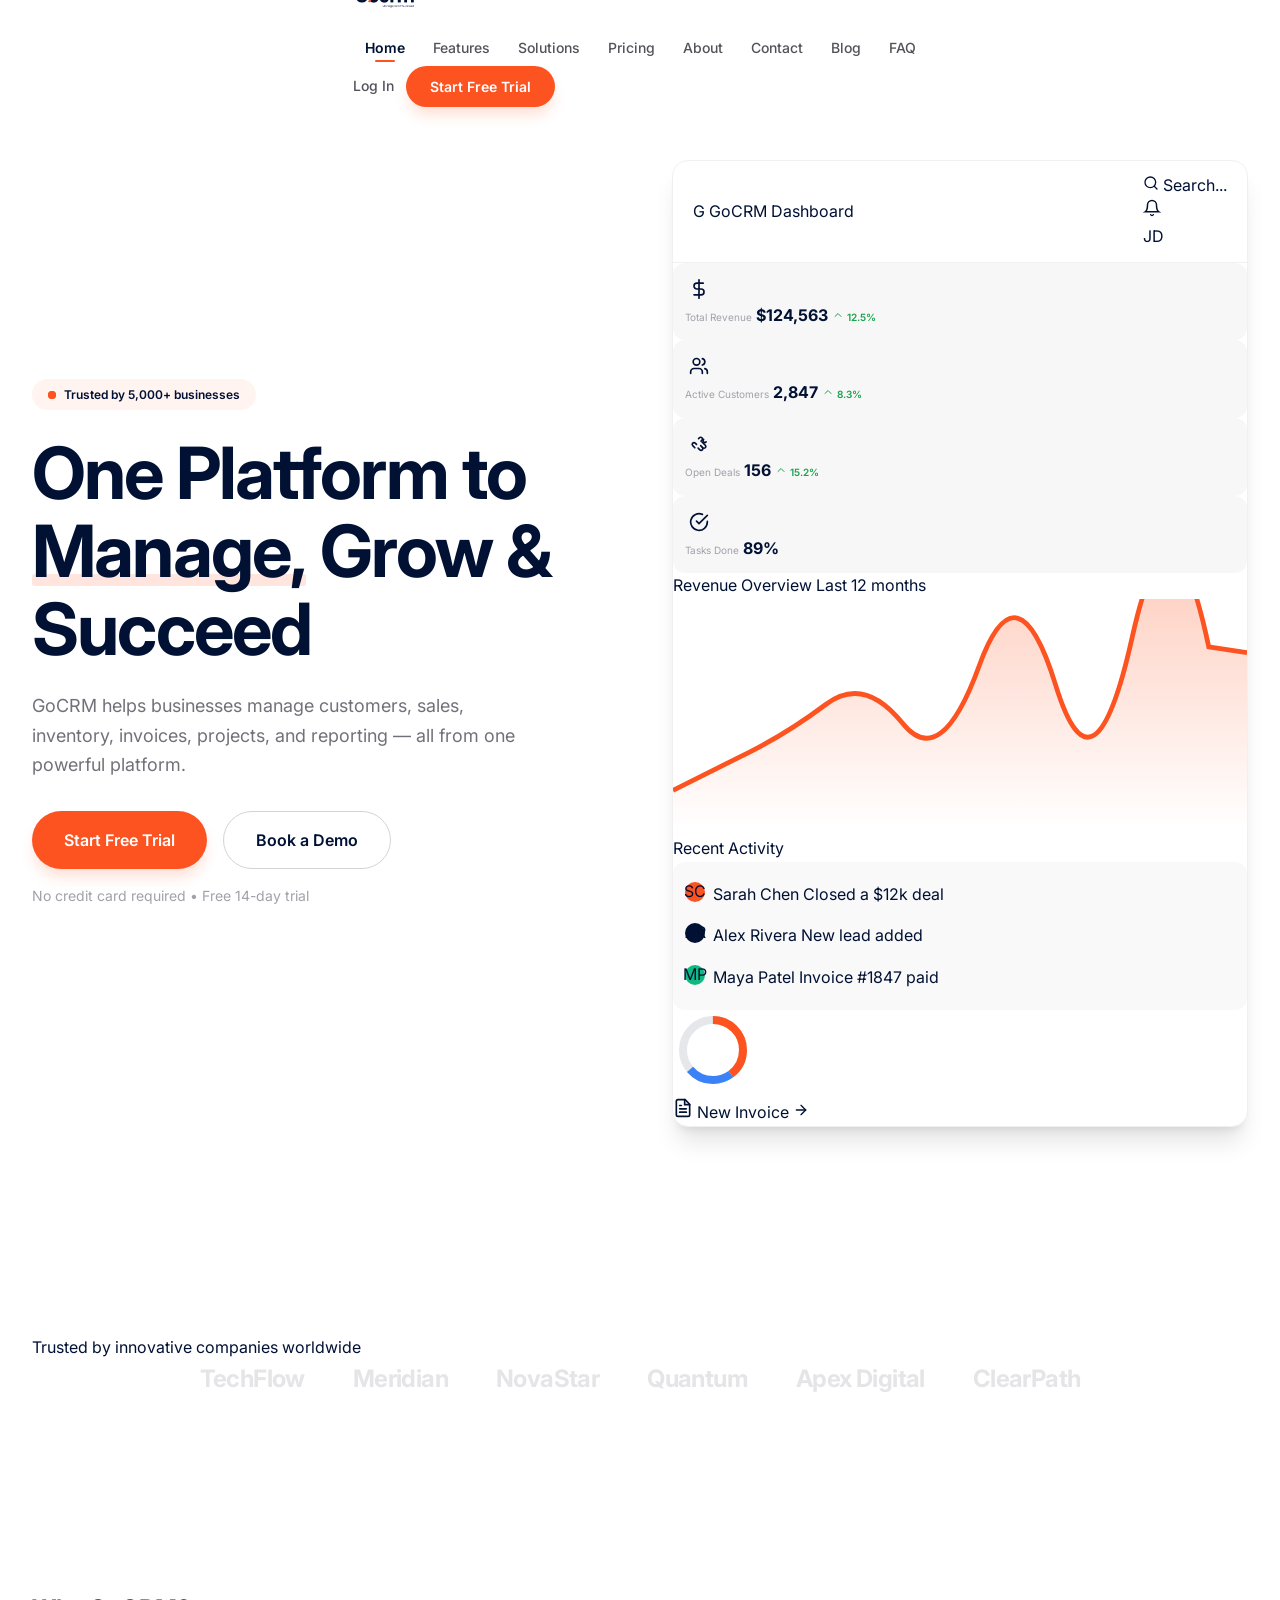
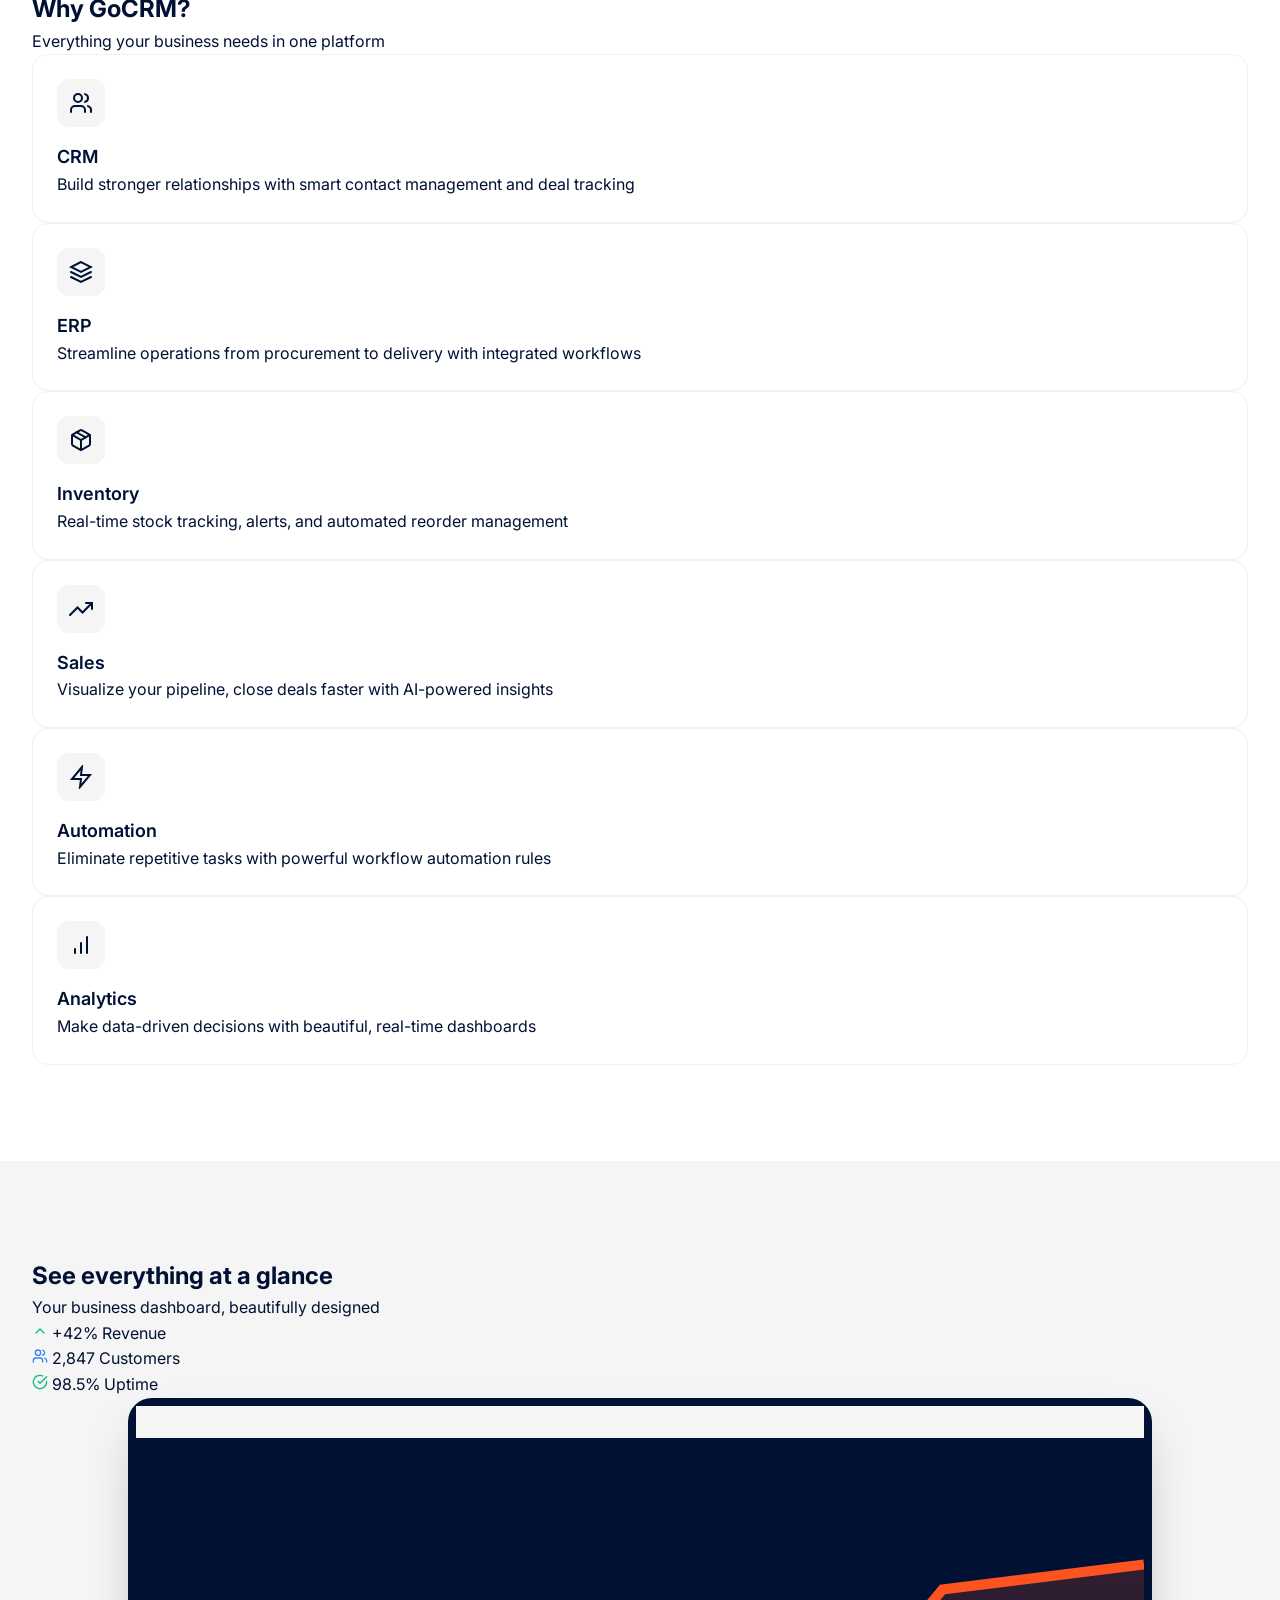
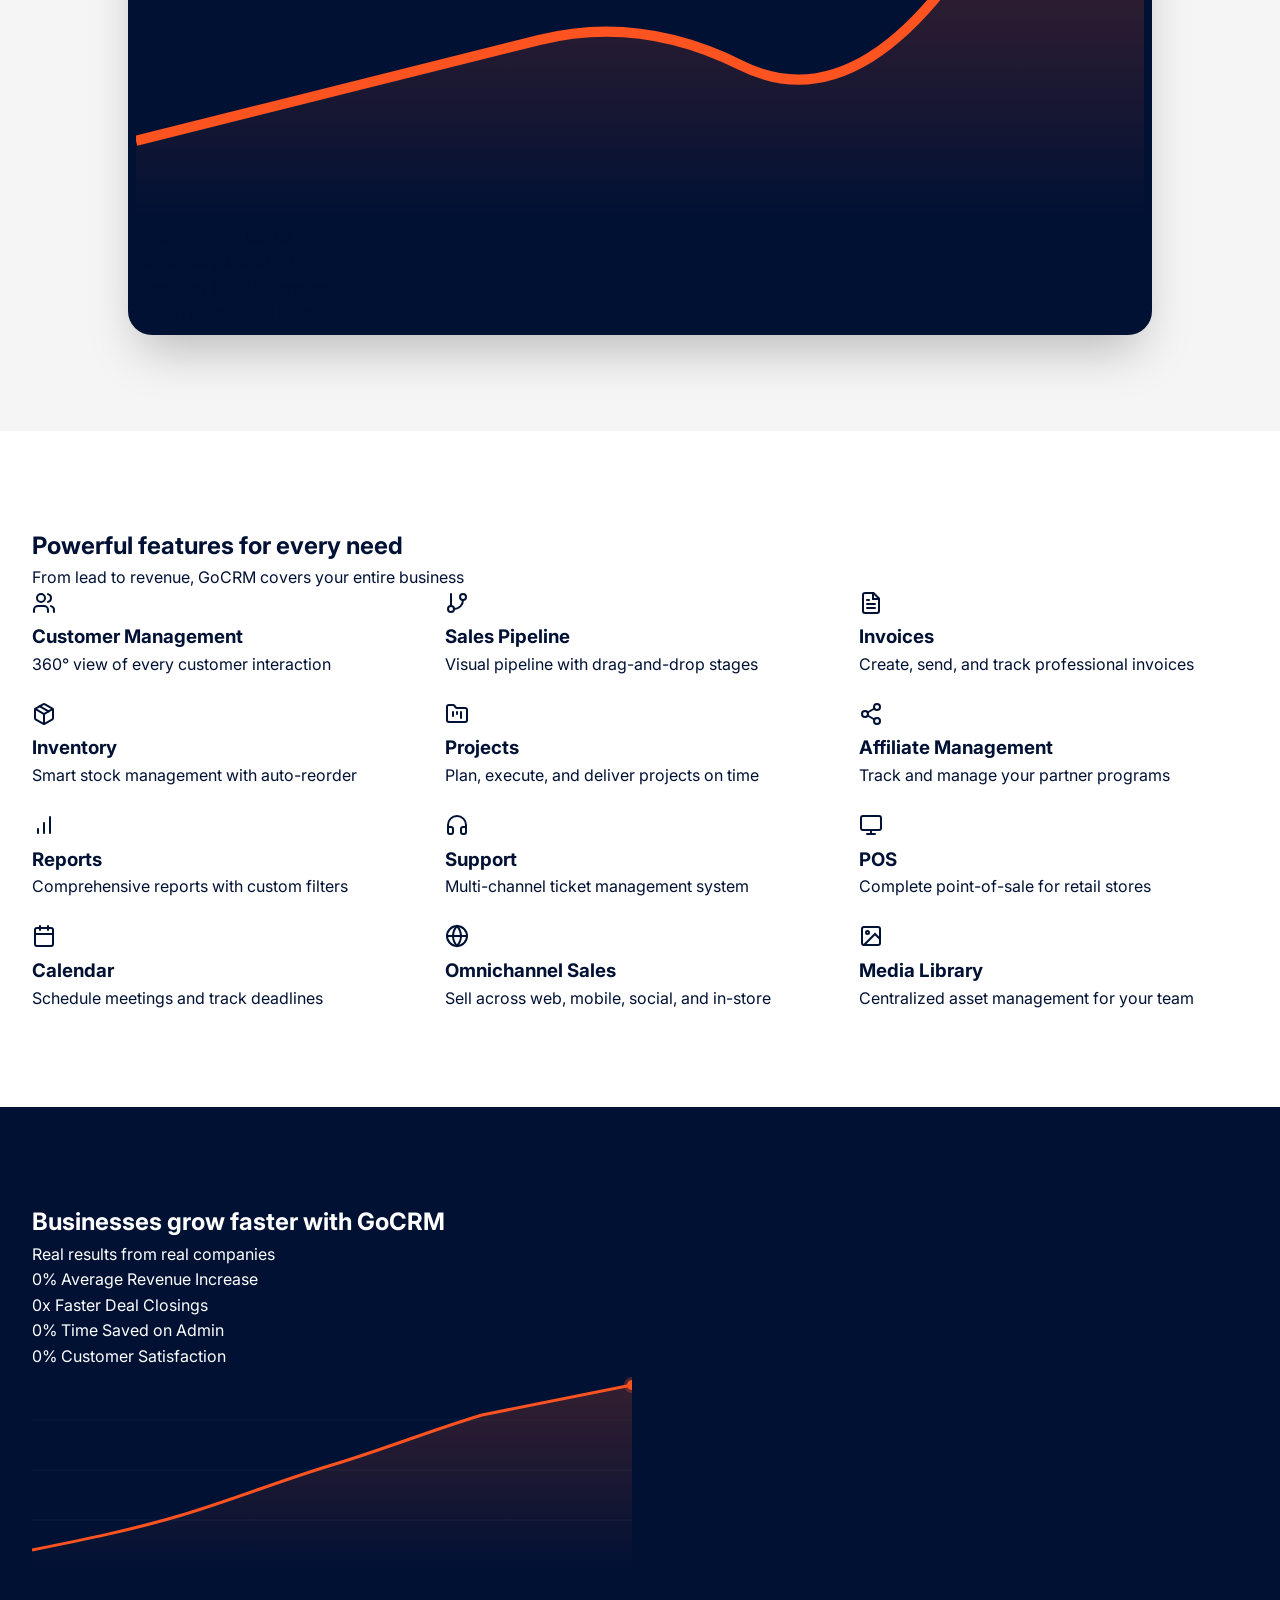
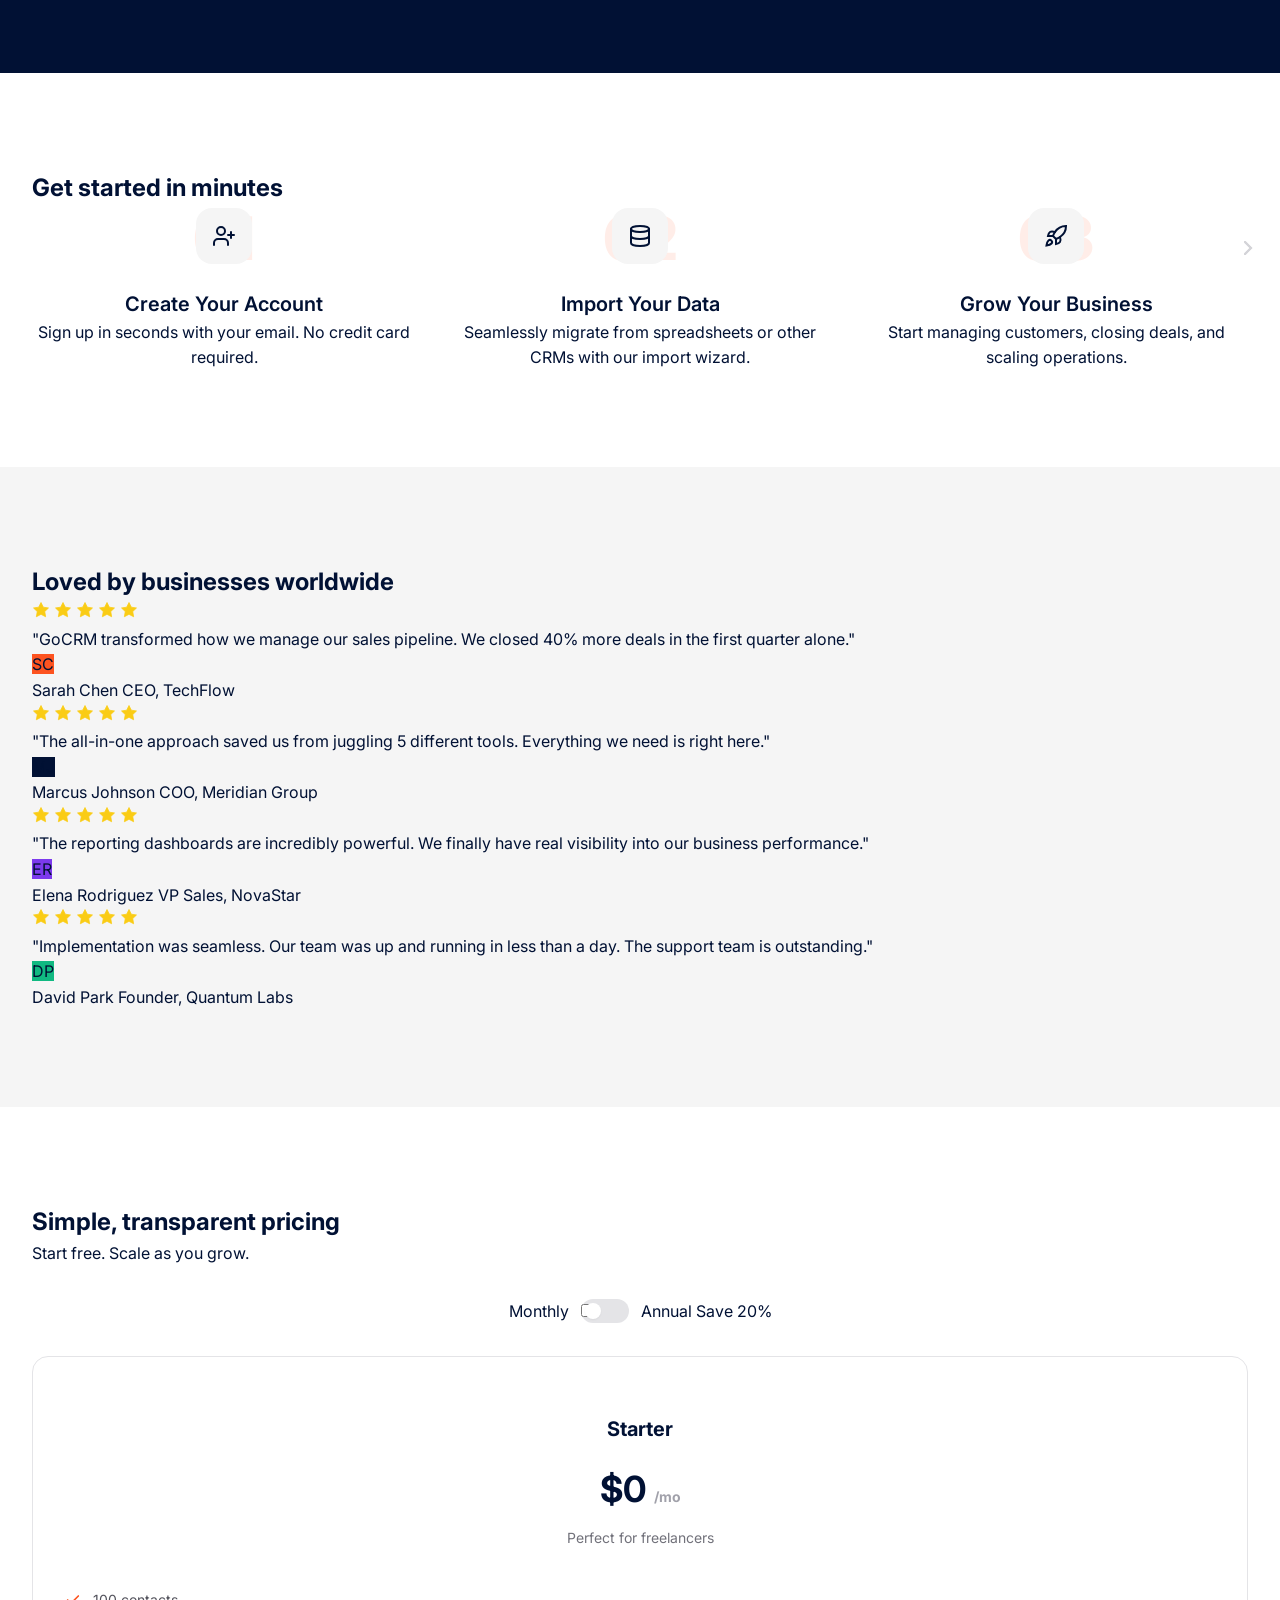
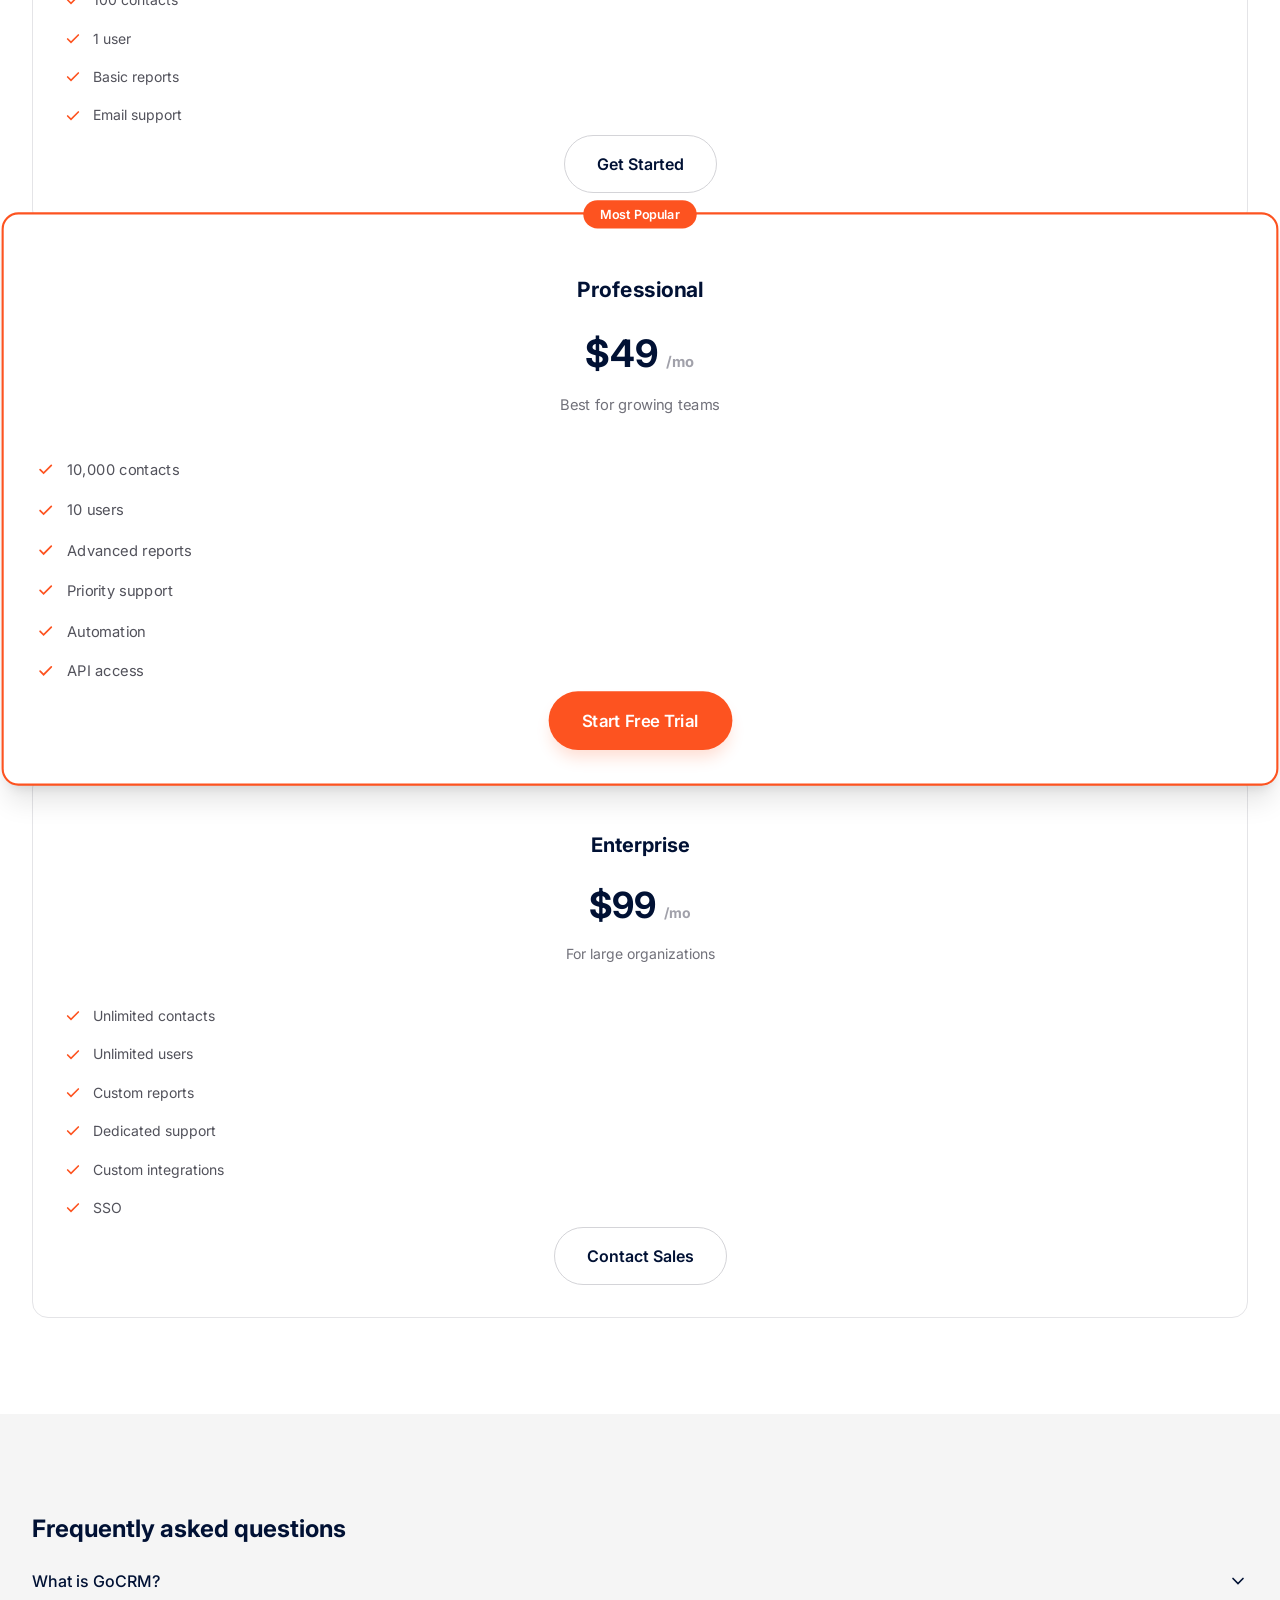
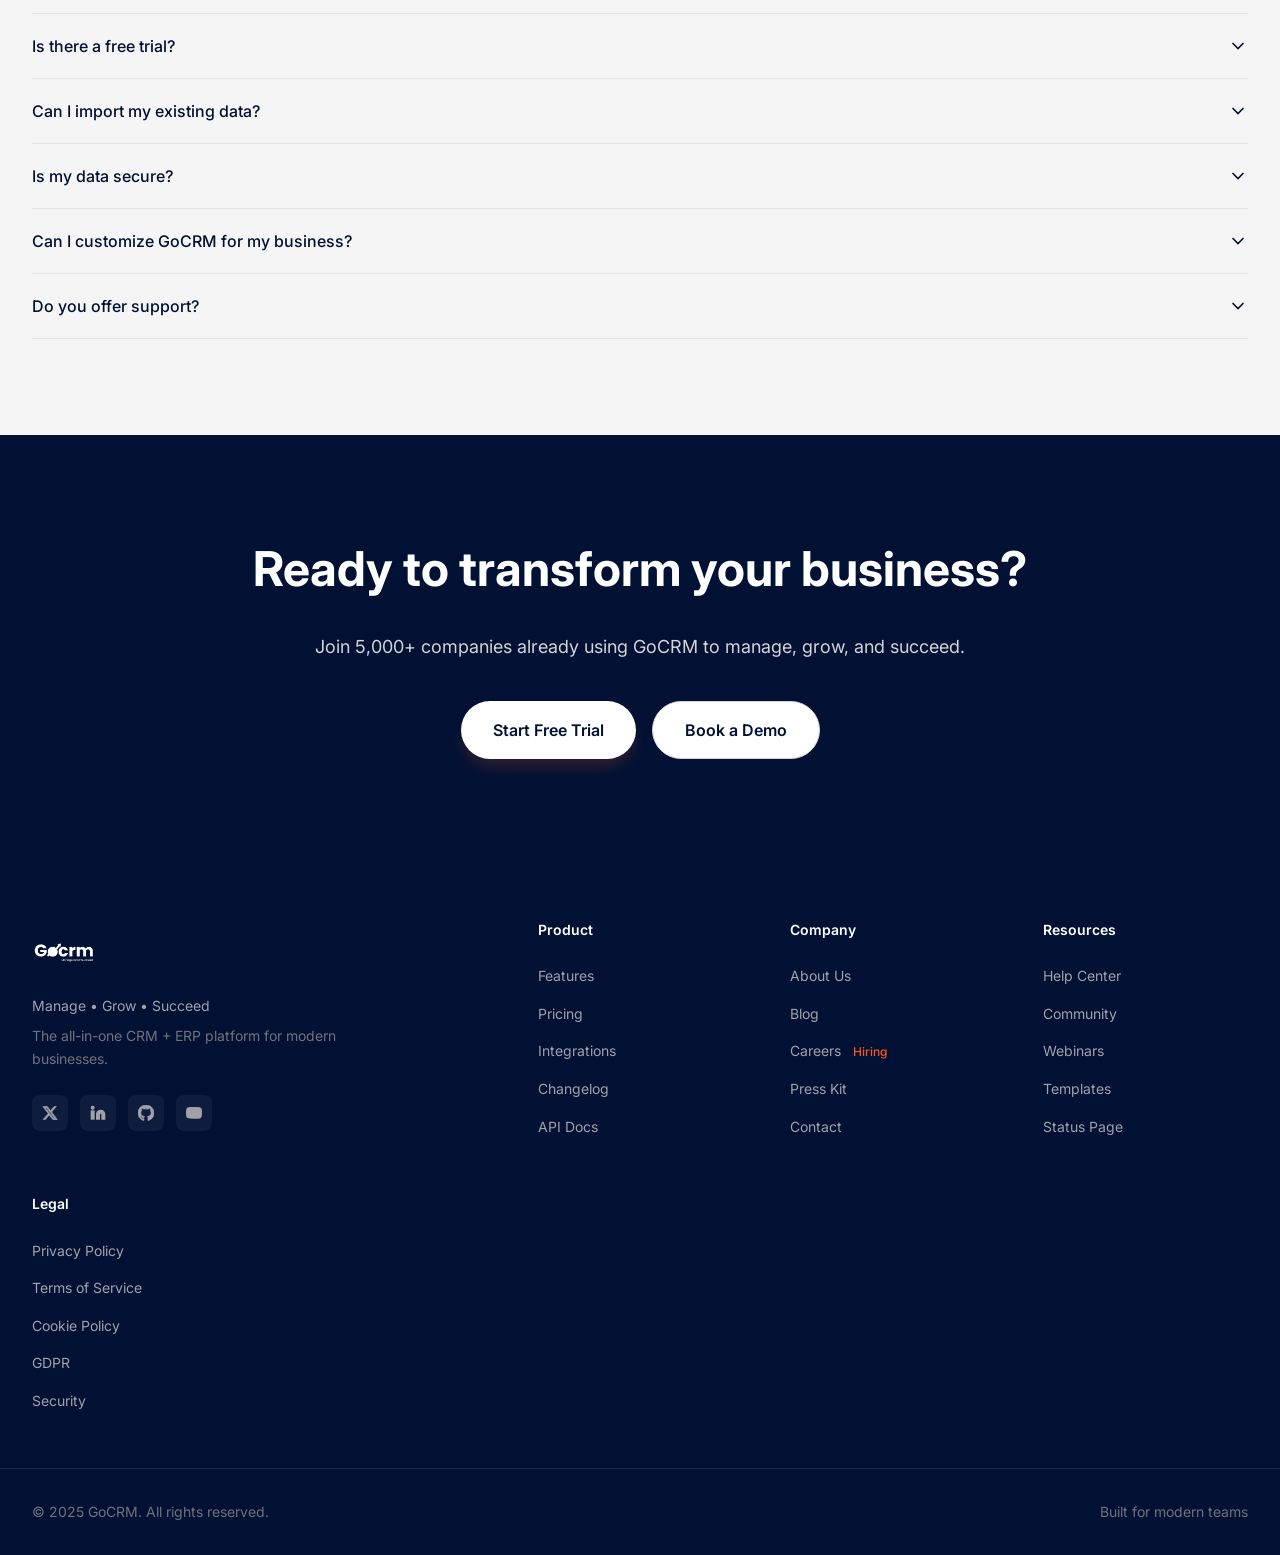
==== gocrm-static/index.html @ 3e5b91e9 "78354497-7a6d-4ac1-8a3a-a2cb11c8f091" ====
<!DOCTYPE html>
<html lang="en">
<head>
  <meta charset="UTF-8">
  <meta name="viewport" content="width=device-width, initial-scale=1.0">
  <title>GoCRM — Manage • Grow • Succeed | All-in-One CRM & ERP Platform</title>
  <meta name="description" content="GoCRM is the all-in-one CRM + ERP SaaS platform for SMEs, freelancers, and growing businesses. Manage customers, sales, invoices, inventory, projects, and analytics from one powerful platform.">
  <meta property="og:title" content="GoCRM — Manage • Grow • Succeed">
  <meta property="og:description" content="All-in-one CRM + ERP platform. Manage customers, sales, invoices, inventory, projects, and analytics from one place.">
  <meta property="og:type" content="website">
  <meta name="twitter:card" content="summary_large_image">
  <meta name="twitter:title" content="GoCRM — Manage • Grow • Succeed">
  <link rel="canonical" href="https://gocrm.com">
  <link rel="icon" href="assets/images/logo.png" type="image/png">
  <link rel="stylesheet" href="css/style.css">
  <script type="application/ld+json">{"@context":"https://schema.org","@type":"SoftwareApplication","name":"GoCRM","applicationCategory":"BusinessApplication","operatingSystem":"Web","description":"All-in-one CRM + ERP SaaS platform for SMEs, freelancers, and growing businesses."}</script>
</head>
<body>
<div class="page-wrapper">

  <!-- ===================== NAVIGATION ===================== -->
  <header class="nav" id="navbar">
    <div class="container">
      <div class="nav__inner">
        <a href="index.html" class="nav__logo">
          <img src="assets/images/logo.png" alt="GoCRM" height="64">
        </a>
        <div class="nav__links">
          <a href="index.html" class="nav__link nav__link--active">Home</a>
          <a href="features.html" class="nav__link">Features</a>
          <a href="solutions.html" class="nav__link">Solutions</a>
          <a href="pricing.html" class="nav__link">Pricing</a>
          <a href="about.html" class="nav__link">About</a>
          <a href="contact.html" class="nav__link">Contact</a>
          <a href="blog.html" class="nav__link">Blog</a>
          <a href="faq.html" class="nav__link">FAQ</a>
        </div>
        <div class="nav__cta">
          <a href="#" class="nav__login">Log In</a>
          <a href="pricing.html" class="btn btn--primary btn--sm">Start Free Trial</a>
        </div>
        <button class="nav__hamburger" id="menu-toggle" aria-label="Open navigation menu">
          <svg width="24" height="24" viewBox="0 0 24 24" fill="none" stroke="currentColor" stroke-width="2" stroke-linecap="round"><line x1="3" y1="6" x2="21" y2="6"/><line x1="3" y1="12" x2="21" y2="12"/><line x1="3" y1="18" x2="21" y2="18"/></svg>
        </button>
      </div>
    </div>
  </header>

  <!-- Mobile Menu -->
  <div class="mobile-menu" id="mobile-menu">
    <div class="mobile-menu__overlay" id="menu-overlay"></div>
    <div class="mobile-menu__panel">
      <div class="mobile-menu__header">
        <img src="assets/images/logo.png" alt="GoCRM" height="64">
        <button class="mobile-menu__close" id="menu-close" aria-label="Close">
          <svg width="24" height="24" viewBox="0 0 24 24" fill="none" stroke="currentColor" stroke-width="2" stroke-linecap="round"><line x1="18" y1="6" x2="6" y2="18"/><line x1="6" y1="6" x2="18" y2="18"/></svg>
        </button>
      </div>
      <div class="mobile-menu__body">
        <a href="index.html" class="mobile-menu__link mobile-menu__link--active">Home</a>
        <a href="features.html" class="mobile-menu__link">Features</a>
        <a href="solutions.html" class="mobile-menu__link">Solutions</a>
        <a href="pricing.html" class="mobile-menu__link">Pricing</a>
        <a href="about.html" class="mobile-menu__link">About</a>
        <a href="contact.html" class="mobile-menu__link">Contact</a>
        <a href="blog.html" class="mobile-menu__link">Blog</a>
        <a href="faq.html" class="mobile-menu__link">FAQ</a>
        <div class="mobile-menu__footer">
          <a href="#" class="btn btn--secondary btn--sm" style="width:100%">Log In</a>
          <a href="pricing.html" class="btn btn--primary btn--sm" style="width:100%;margin-top:12px">Start Free Trial</a>
        </div>
      </div>
    </div>
  </div>

  <main>

    <!-- ===================== 1. HERO SECTION ===================== -->
    <section class="hero section">
      <div class="container">
        <div class="hero__grid reveal">
          <div class="hero__content">
            <div class="hero__badge">
              <span class="hero__badge-dot"></span>
              Trusted by 5,000+ businesses
            </div>
            <h1 class="hero__title">One Platform to <span class="hero__title-highlight">Manage,</span> Grow &amp; Succeed</h1>
            <p class="hero__subtitle">GoCRM helps businesses manage customers, sales, inventory, invoices, projects, and reporting — all from one powerful platform.</p>
            <div class="hero__buttons">
              <a href="pricing.html" class="btn btn--primary">Start Free Trial</a>
              <a href="#" class="btn btn--secondary">Book a Demo</a>
            </div>
            <p class="hero__note">No credit card required &bull; Free 14-day trial</p>
          </div>

          <!-- Dashboard Mockup -->
          <div class="animate-float">
            <div class="dashboard">
              <!-- Topbar -->
              <div class="dashboard__topbar">
                <div class="dashboard__topbar-left">
                  <span class="dashboard__topbar-icon">G</span>
                  <span class="dashboard__topbar-title">GoCRM Dashboard</span>
                </div>
                <div class="dashboard__topbar-right">
                  <div class="dashboard__topbar-search">
                    <svg width="16" height="16" viewBox="0 0 24 24" fill="none" stroke="currentColor" stroke-width="2" stroke-linecap="round"><circle cx="11" cy="11" r="8"/><line x1="21" y1="21" x2="16.65" y2="16.65"/></svg>
                    <span>Search...</span>
                  </div>
                  <div class="dashboard__topbar-bell">
                    <svg width="18" height="18" viewBox="0 0 24 24" fill="none" stroke="currentColor" stroke-width="2" stroke-linecap="round"><path d="M6 8a6 6 0 0 1 12 0c0 7 3 9 3 9H3s3-2 3-9"/><path d="M10.3 21a1.94 1.94 0 0 0 3.4 0"/></svg>
                    <span class="dashboard__bell-dot"></span>
                  </div>
                  <div class="dashboard__topbar-avatar">JD</div>
                </div>
              </div>

              <!-- KPI Cards -->
              <div class="dashboard__kpis">
                <div class="dashboard__kpi">
                  <div class="dashboard__kpi-icon dashboard__kpi-icon--orange">
                    <svg width="20" height="20" viewBox="0 0 24 24" fill="none" stroke="currentColor" stroke-width="2" stroke-linecap="round"><line x1="12" y1="1" x2="12" y2="23"/><path d="M17 5H9.5a3.5 3.5 0 0 0 0 7h5a3.5 3.5 0 0 1 0 7H6"/></svg>
                  </div>
                  <div class="dashboard__kpi-content">
                    <span class="dashboard__kpi-label">Total Revenue</span>
                    <span class="dashboard__kpi-value">$124,563</span>
                    <span class="dashboard__kpi-change dashboard__kpi-change--up">
                      <svg width="12" height="12" viewBox="0 0 24 24" fill="none" stroke="currentColor" stroke-width="2" stroke-linecap="round"><polyline points="18 15 12 9 6 15"/></svg>
                      12.5%
                    </span>
                  </div>
                </div>
                <div class="dashboard__kpi">
                  <div class="dashboard__kpi-icon dashboard__kpi-icon--blue">
                    <svg width="20" height="20" viewBox="0 0 24 24" fill="none" stroke="currentColor" stroke-width="2" stroke-linecap="round"><path d="M16 21v-2a4 4 0 0 0-4-4H6a4 4 0 0 0-4 4v2"/><circle cx="9" cy="7" r="4"/><path d="M22 21v-2a4 4 0 0 0-3-3.87"/><path d="M16 3.13a4 4 0 0 1 0 7.75"/></svg>
                  </div>
                  <div class="dashboard__kpi-content">
                    <span class="dashboard__kpi-label">Active Customers</span>
                    <span class="dashboard__kpi-value">2,847</span>
                    <span class="dashboard__kpi-change dashboard__kpi-change--up">
                      <svg width="12" height="12" viewBox="0 0 24 24" fill="none" stroke="currentColor" stroke-width="2" stroke-linecap="round"><polyline points="18 15 12 9 6 15"/></svg>
                      8.3%
                    </span>
                  </div>
                </div>
                <div class="dashboard__kpi">
                  <div class="dashboard__kpi-icon dashboard__kpi-icon--green">
                    <svg width="20" height="20" viewBox="0 0 24 24" fill="none" stroke="currentColor" stroke-width="2" stroke-linecap="round"><path d="m11 17 2 2a1 1 0 1 0 3-3"/><path d="m14 14 2.5 2.5a1 1 0 1 0 3-3l-3.883-3.883"/><path d="m17.5 6.5a1 1 0 1 0 3 3"/><path d="M9 12.5 7.5 11a1 1 0 0 0-3 3l2.5 2.5"/><path d="m14.5 8.5 1-1a1 1 0 1 0-3-3l-1 1"/></svg>
                  </div>
                  <div class="dashboard__kpi-content">
                    <span class="dashboard__kpi-label">Open Deals</span>
                    <span class="dashboard__kpi-value">156</span>
                    <span class="dashboard__kpi-change dashboard__kpi-change--up">
                      <svg width="12" height="12" viewBox="0 0 24 24" fill="none" stroke="currentColor" stroke-width="2" stroke-linecap="round"><polyline points="18 15 12 9 6 15"/></svg>
                      15.2%
                    </span>
                  </div>
                </div>
                <div class="dashboard__kpi">
                  <div class="dashboard__kpi-icon dashboard__kpi-icon--purple">
                    <svg width="20" height="20" viewBox="0 0 24 24" fill="none" stroke="currentColor" stroke-width="2" stroke-linecap="round"><path d="M22 11.08V12a10 10 0 1 1-5.93-9.14"/><polyline points="22 4 12 14.01 9 11.01"/></svg>
                  </div>
                  <div class="dashboard__kpi-content">
                    <span class="dashboard__kpi-label">Tasks Done</span>
                    <span class="dashboard__kpi-value">89%</span>
                    <div class="dashboard__kpi-bar">
                      <div class="dashboard__kpi-bar-fill" style="width: 89%"></div>
                    </div>
                  </div>
                </div>
              </div>

              <!-- Chart + Side Panel -->
              <div class="dashboard__main">
                <div class="dashboard__chart">
                  <div class="dashboard__chart-header">
                    <span class="dashboard__chart-title">Revenue Overview</span>
                    <span class="dashboard__chart-period">Last 12 months</span>
                  </div>
                  <svg class="dashboard__chart-svg" viewBox="0 0 300 120" preserveAspectRatio="none">
                    <defs>
                      <linearGradient id="chartGrad" x1="0" y1="0" x2="0" y2="1">
                        <stop offset="0%" stop-color="#FD5320" stop-opacity="0.3"/>
                        <stop offset="100%" stop-color="#FD5320" stop-opacity="0"/>
                      </linearGradient>
                    </defs>
                    <path d="M0,100 Q20,90 40,80 T80,55 T120,65 T160,35 T200,45 T240,20 T280,25 L300,28 L300,120 L0,120 Z" fill="url(#chartGrad)"/>
                    <path d="M0,100 Q20,90 40,80 T80,55 T120,65 T160,35 T200,45 T240,20 T280,25 L300,28" fill="none" stroke="#FD5320" stroke-width="2.5"/>
                  </svg>
                </div>
                <div class="dashboard__side">
                  <div class="dashboard__side-title">Recent Activity</div>
                  <div class="dashboard__activity">
                    <div class="dashboard__activity-item">
                      <span class="dashboard__activity-avatar" style="background:#FD5320">SC</span>
                      <div class="dashboard__activity-info">
                        <span class="dashboard__activity-name">Sarah Chen</span>
                        <span class="dashboard__activity-text">Closed a $12k deal</span>
                      </div>
                    </div>
                    <div class="dashboard__activity-item">
                      <span class="dashboard__activity-avatar" style="background:#011134">AR</span>
                      <div class="dashboard__activity-info">
                        <span class="dashboard__activity-name">Alex Rivera</span>
                        <span class="dashboard__activity-text">New lead added</span>
                      </div>
                    </div>
                    <div class="dashboard__activity-item">
                      <span class="dashboard__activity-avatar" style="background:#10b981">MP</span>
                      <div class="dashboard__activity-info">
                        <span class="dashboard__activity-name">Maya Patel</span>
                        <span class="dashboard__activity-text">Invoice #1847 paid</span>
                      </div>
                    </div>
                  </div>
                  <!-- Mini Pie Chart -->
                  <svg class="dashboard__pie" viewBox="0 0 80 80" width="80" height="80">
                    <circle cx="40" cy="40" r="30" fill="none" stroke="#e5e7eb" stroke-width="8"/>
                    <circle cx="40" cy="40" r="30" fill="none" stroke="#FD5320" stroke-width="8" stroke-dasharray="75 113.1" stroke-dashoffset="0" transform="rotate(-90 40 40)"/>
                    <circle cx="40" cy="40" r="30" fill="none" stroke="#3b82f6" stroke-width="8" stroke-dasharray="45.2 142.9" stroke-dashoffset="-75" transform="rotate(-90 40 40)"/>
                  </svg>
                  <!-- New Invoice CTA -->
                  <div class="dashboard__cta-card">
                    <svg width="20" height="20" viewBox="0 0 24 24" fill="none" stroke="currentColor" stroke-width="2" stroke-linecap="round"><path d="M14.5 2H6a2 2 0 0 0-2 2v16a2 2 0 0 0 2 2h12a2 2 0 0 0 2-2V7.5L14.5 2z"/><polyline points="14 2 14 8 20 8"/><line x1="16" y1="13" x2="8" y2="13"/><line x1="16" y1="17" x2="8" y2="17"/><polyline points="10 9 9 9 8 9"/></svg>
                    <span>New Invoice</span>
                    <svg width="16" height="16" viewBox="0 0 24 24" fill="none" stroke="currentColor" stroke-width="2" stroke-linecap="round"><line x1="5" y1="12" x2="19" y2="12"/><polyline points="12 5 19 12 12 19"/></svg>
                  </div>
                </div>
              </div>
            </div>
          </div>
        </div>
      </div>
    </section>

    <!-- ===================== 2. TRUSTED BY ===================== -->
    <section class="section trusted reveal">
      <div class="container">
        <p class="trusted__label">Trusted by innovative companies worldwide</p>
        <div class="logos">
          <span class="logos__item">TechFlow</span>
          <span class="logos__item">Meridian</span>
          <span class="logos__item">NovaStar</span>
          <span class="logos__item">Quantum</span>
          <span class="logos__item">Apex Digital</span>
          <span class="logos__item">ClearPath</span>
        </div>
      </div>
    </section>

    <!-- ===================== 3. WHY GOCRM ===================== -->
    <section class="section" id="why">
      <div class="container">
        <div class="section__header reveal">
          <h2 class="section__title">Why GoCRM?</h2>
          <p class="section__subtitle">Everything your business needs in one platform</p>
        </div>
        <div class="card-grid reveal">
          <div class="card">
            <div class="card__icon">
              <svg width="24" height="24" viewBox="0 0 24 24" fill="none" stroke="currentColor" stroke-width="2" stroke-linecap="round"><path d="M16 21v-2a4 4 0 0 0-4-4H6a4 4 0 0 0-4 4v2"/><circle cx="9" cy="7" r="4"/><path d="M22 21v-2a4 4 0 0 0-3-3.87"/><path d="M16 3.13a4 4 0 0 1 0 7.75"/></svg>
            </div>
            <h3 class="card__title">CRM</h3>
            <p class="card__text">Build stronger relationships with smart contact management and deal tracking</p>
          </div>
          <div class="card">
            <div class="card__icon">
              <svg width="24" height="24" viewBox="0 0 24 24" fill="none" stroke="currentColor" stroke-width="2" stroke-linecap="round"><polygon points="12 2 2 7 12 12 22 7 12 2"/><polyline points="2 17 12 22 22 17"/><polyline points="2 12 12 17 22 12"/></svg>
            </div>
            <h3 class="card__title">ERP</h3>
            <p class="card__text">Streamline operations from procurement to delivery with integrated workflows</p>
          </div>
          <div class="card">
            <div class="card__icon">
              <svg width="24" height="24" viewBox="0 0 24 24" fill="none" stroke="currentColor" stroke-width="2" stroke-linecap="round"><line x1="16.5" y1="9.4" x2="7.5" y2="4.21"/><path d="M21 16V8a2 2 0 0 0-1-1.73l-7-4a2 2 0 0 0-2 0l-7 4A2 2 0 0 0 3 8v8a2 2 0 0 0 1 1.73l7 4a2 2 0 0 0 2 0l7-4A2 2 0 0 0 21 16z"/><polyline points="3.27 6.96 12 12.01 20.73 6.96"/><line x1="12" y1="22.08" x2="12" y2="12"/></svg>
            </div>
            <h3 class="card__title">Inventory</h3>
            <p class="card__text">Real-time stock tracking, alerts, and automated reorder management</p>
          </div>
          <div class="card">
            <div class="card__icon">
              <svg width="24" height="24" viewBox="0 0 24 24" fill="none" stroke="currentColor" stroke-width="2" stroke-linecap="round"><polyline points="23 6 13.5 15.5 8.5 10.5 1 18"/><polyline points="17 6 23 6 23 12"/></svg>
            </div>
            <h3 class="card__title">Sales</h3>
            <p class="card__text">Visualize your pipeline, close deals faster with AI-powered insights</p>
          </div>
          <div class="card">
            <div class="card__icon">
              <svg width="24" height="24" viewBox="0 0 24 24" fill="none" stroke="currentColor" stroke-width="2" stroke-linecap="round"><polygon points="13 2 3 14 12 14 11 22 21 10 12 10 13 2"/></svg>
            </div>
            <h3 class="card__title">Automation</h3>
            <p class="card__text">Eliminate repetitive tasks with powerful workflow automation rules</p>
          </div>
          <div class="card">
            <div class="card__icon">
              <svg width="24" height="24" viewBox="0 0 24 24" fill="none" stroke="currentColor" stroke-width="2" stroke-linecap="round"><line x1="12" y1="20" x2="12" y2="10"/><line x1="18" y1="20" x2="18" y2="4"/><line x1="6" y1="20" x2="6" y2="16"/></svg>
            </div>
            <h3 class="card__title">Analytics</h3>
            <p class="card__text">Make data-driven decisions with beautiful, real-time dashboards</p>
          </div>
        </div>
      </div>
    </section>

    <!-- ===================== 4. DASHBOARD PREVIEW ===================== -->
    <section class="section section--gray" id="preview">
      <div class="container">
        <div class="section__header reveal">
          <h2 class="section__title">See everything at a glance</h2>
          <p class="section__subtitle">Your business dashboard, beautifully designed</p>
        </div>
        <div class="laptop-wrapper reveal">
          <!-- Floating stat widgets -->
          <div class="laptop-float laptop-float--top-left animate-float">
            <svg width="16" height="16" viewBox="0 0 24 24" fill="none" stroke="#10b981" stroke-width="2" stroke-linecap="round"><polyline points="18 15 12 9 6 15"/></svg>
            <span class="laptop-float__value">+42% Revenue</span>
          </div>
          <div class="laptop-float laptop-float--top-right animate-float-delayed">
            <svg width="16" height="16" viewBox="0 0 24 24" fill="none" stroke="#3b82f6" stroke-width="2" stroke-linecap="round"><path d="M16 21v-2a4 4 0 0 0-4-4H6a4 4 0 0 0-4 4v2"/><circle cx="9" cy="7" r="4"/><path d="M22 21v-2a4 4 0 0 0-3-3.87"/><path d="M16 3.13a4 4 0 0 1 0 7.75"/></svg>
            <span class="laptop-float__value">2,847 Customers</span>
          </div>
          <div class="laptop-float laptop-float--bottom-left animate-float-slow">
            <svg width="16" height="16" viewBox="0 0 24 24" fill="none" stroke="#10b981" stroke-width="2" stroke-linecap="round"><path d="M22 11.08V12a10 10 0 1 1-5.93-9.14"/><polyline points="22 4 12 14.01 9 11.01"/></svg>
            <span class="laptop-float__value">98.5% Uptime</span>
          </div>

          <!-- Laptop Mockup -->
          <div class="laptop">
            <div class="laptop__topbar">
              <span class="laptop__dot laptop__dot--red"></span>
              <span class="laptop__dot laptop__dot--yellow"></span>
              <span class="laptop__dot laptop__dot--green"></span>
            </div>
            <div class="laptop__body">
              <div class="laptop__sidebar">
                <span class="laptop__sidebar-icon"></span>
                <span class="laptop__sidebar-icon"></span>
                <span class="laptop__sidebar-icon laptop__sidebar-icon--active"></span>
                <span class="laptop__sidebar-icon"></span>
                <span class="laptop__sidebar-icon"></span>
              </div>
              <div class="laptop__main">
                <!-- Mini metric cards -->
                <div class="laptop__metrics">
                  <div class="laptop__metric">
                    <span class="laptop__metric-label">Revenue</span>
                    <span class="laptop__metric-value">$84.2K</span>
                  </div>
                  <div class="laptop__metric">
                    <span class="laptop__metric-label">Customers</span>
                    <span class="laptop__metric-value">1,429</span>
                  </div>
                  <div class="laptop__metric">
                    <span class="laptop__metric-label">Growth</span>
                    <span class="laptop__metric-value">+23%</span>
                  </div>
                </div>
                <!-- Mini chart -->
                <div class="laptop__chart">
                  <svg viewBox="0 0 200 60" preserveAspectRatio="none" width="100%" height="100%">
                    <defs>
                      <linearGradient id="laptopChartGrad" x1="0" y1="0" x2="0" y2="1">
                        <stop offset="0%" stop-color="#FD5320" stop-opacity="0.2"/>
                        <stop offset="100%" stop-color="#FD5320" stop-opacity="0"/>
                      </linearGradient>
                    </defs>
                    <path d="M0,45 Q20,40 40,35 T80,25 T120,30 T160,15 L200,10 L200,60 L0,60 Z" fill="url(#laptopChartGrad)"/>
                    <path d="M0,45 Q20,40 40,35 T80,25 T120,30 T160,15 L200,10" fill="none" stroke="#FD5320" stroke-width="2"/>
                  </svg>
                </div>
                <!-- Mini table -->
                <div class="laptop__table">
                  <div class="laptop__table-row laptop__table-row--header">
                    <span>Client</span>
                    <span>Amount</span>
                    <span>Status</span>
                  </div>
                  <div class="laptop__table-row">
                    <span>Acme Corp</span>
                    <span>$12,400</span>
                    <span class="laptop__status laptop__status--green">Paid</span>
                  </div>
                  <div class="laptop__table-row">
                    <span>TechStart</span>
                    <span>$8,750</span>
                    <span class="laptop__status laptop__status--orange">Pending</span>
                  </div>
                  <div class="laptop__table-row">
                    <span>Global Inc</span>
                    <span>$22,100</span>
                    <span class="laptop__status laptop__status--green">Paid</span>
                  </div>
                </div>
              </div>
            </div>
            <div class="laptop__base"></div>
          </div>
        </div>
      </div>
    </section>

    <!-- ===================== 5. FEATURES SECTION ===================== -->
    <section class="section" id="features">
      <div class="container">
        <div class="section__header reveal">
          <h2 class="section__title">Powerful features for every need</h2>
          <p class="section__subtitle">From lead to revenue, GoCRM covers your entire business</p>
        </div>
        <div class="features-grid reveal">
          <div class="feature-card">
            <div class="feature-card__icon">
              <svg width="24" height="24" viewBox="0 0 24 24" fill="none" stroke="currentColor" stroke-width="2" stroke-linecap="round"><path d="M16 21v-2a4 4 0 0 0-4-4H6a4 4 0 0 0-4 4v2"/><circle cx="9" cy="7" r="4"/><path d="M22 21v-2a4 4 0 0 0-3-3.87"/><path d="M16 3.13a4 4 0 0 1 0 7.75"/></svg>
            </div>
            <h3 class="feature-card__title">Customer Management</h3>
            <p class="feature-card__text">360° view of every customer interaction</p>
          </div>
          <div class="feature-card">
            <div class="feature-card__icon">
              <svg width="24" height="24" viewBox="0 0 24 24" fill="none" stroke="currentColor" stroke-width="2" stroke-linecap="round"><line x1="6" y1="3" x2="6" y2="15"/><circle cx="18" cy="6" r="3"/><circle cx="6" cy="18" r="3"/><path d="M18 9a9 9 0 0 1-9 9"/></svg>
            </div>
            <h3 class="feature-card__title">Sales Pipeline</h3>
            <p class="feature-card__text">Visual pipeline with drag-and-drop stages</p>
          </div>
          <div class="feature-card">
            <div class="feature-card__icon">
              <svg width="24" height="24" viewBox="0 0 24 24" fill="none" stroke="currentColor" stroke-width="2" stroke-linecap="round"><path d="M14.5 2H6a2 2 0 0 0-2 2v16a2 2 0 0 0 2 2h12a2 2 0 0 0 2-2V7.5L14.5 2z"/><polyline points="14 2 14 8 20 8"/><line x1="16" y1="13" x2="8" y2="13"/><line x1="16" y1="17" x2="8" y2="17"/><polyline points="10 9 9 9 8 9"/></svg>
            </div>
            <h3 class="feature-card__title">Invoices</h3>
            <p class="feature-card__text">Create, send, and track professional invoices</p>
          </div>
          <div class="feature-card">
            <div class="feature-card__icon">
              <svg width="24" height="24" viewBox="0 0 24 24" fill="none" stroke="currentColor" stroke-width="2" stroke-linecap="round"><line x1="16.5" y1="9.4" x2="7.5" y2="4.21"/><path d="M21 16V8a2 2 0 0 0-1-1.73l-7-4a2 2 0 0 0-2 0l-7 4A2 2 0 0 0 3 8v8a2 2 0 0 0 1 1.73l7 4a2 2 0 0 0 2 0l7-4A2 2 0 0 0 21 16z"/><polyline points="3.27 6.96 12 12.01 20.73 6.96"/><line x1="12" y1="22.08" x2="12" y2="12"/></svg>
            </div>
            <h3 class="feature-card__title">Inventory</h3>
            <p class="feature-card__text">Smart stock management with auto-reorder</p>
          </div>
          <div class="feature-card">
            <div class="feature-card__icon">
              <svg width="24" height="24" viewBox="0 0 24 24" fill="none" stroke="currentColor" stroke-width="2" stroke-linecap="round"><path d="M4 20h16a2 2 0 0 0 2-2V8a2 2 0 0 0-2-2h-7.93a2 2 0 0 1-1.66-.9l-.82-1.2A2 2 0 0 0 7.93 3H4a2 2 0 0 0-2 2v13c0 1.1.9 2 2 2Z"/><path d="M8 10v4"/><path d="M12 10v2"/><path d="M16 10v6"/></svg>
            </div>
            <h3 class="feature-card__title">Projects</h3>
            <p class="feature-card__text">Plan, execute, and deliver projects on time</p>
          </div>
          <div class="feature-card">
            <div class="feature-card__icon">
              <svg width="24" height="24" viewBox="0 0 24 24" fill="none" stroke="currentColor" stroke-width="2" stroke-linecap="round"><circle cx="18" cy="5" r="3"/><circle cx="6" cy="12" r="3"/><circle cx="18" cy="19" r="3"/><line x1="8.59" y1="13.51" x2="15.42" y2="17.49"/><line x1="15.41" y1="6.51" x2="8.59" y2="10.49"/></svg>
            </div>
            <h3 class="feature-card__title">Affiliate Management</h3>
            <p class="feature-card__text">Track and manage your partner programs</p>
          </div>
          <div class="feature-card">
            <div class="feature-card__icon">
              <svg width="24" height="24" viewBox="0 0 24 24" fill="none" stroke="currentColor" stroke-width="2" stroke-linecap="round"><line x1="12" y1="20" x2="12" y2="10"/><line x1="18" y1="20" x2="18" y2="4"/><line x1="6" y1="20" x2="6" y2="16"/></svg>
            </div>
            <h3 class="feature-card__title">Reports</h3>
            <p class="feature-card__text">Comprehensive reports with custom filters</p>
          </div>
          <div class="feature-card">
            <div class="feature-card__icon">
              <svg width="24" height="24" viewBox="0 0 24 24" fill="none" stroke="currentColor" stroke-width="2" stroke-linecap="round"><path d="M3 18v-6a9 9 0 0 1 18 0v6"/><path d="M21 19a2 2 0 0 1-2 2h-1a2 2 0 0 1-2-2v-3a2 2 0 0 1 2-2h3zM3 19a2 2 0 0 0 2 2h1a2 2 0 0 0 2-2v-3a2 2 0 0 0-2-2H3z"/></svg>
            </div>
            <h3 class="feature-card__title">Support</h3>
            <p class="feature-card__text">Multi-channel ticket management system</p>
          </div>
          <div class="feature-card">
            <div class="feature-card__icon">
              <svg width="24" height="24" viewBox="0 0 24 24" fill="none" stroke="currentColor" stroke-width="2" stroke-linecap="round"><rect x="2" y="3" width="20" height="14" rx="2" ry="2"/><line x1="8" y1="21" x2="16" y2="21"/><line x1="12" y1="17" x2="12" y2="21"/></svg>
            </div>
            <h3 class="feature-card__title">POS</h3>
            <p class="feature-card__text">Complete point-of-sale for retail stores</p>
          </div>
          <div class="feature-card">
            <div class="feature-card__icon">
              <svg width="24" height="24" viewBox="0 0 24 24" fill="none" stroke="currentColor" stroke-width="2" stroke-linecap="round"><rect x="3" y="4" width="18" height="18" rx="2" ry="2"/><line x1="16" y1="2" x2="16" y2="6"/><line x1="8" y1="2" x2="8" y2="6"/><line x1="3" y1="10" x2="21" y2="10"/></svg>
            </div>
            <h3 class="feature-card__title">Calendar</h3>
            <p class="feature-card__text">Schedule meetings and track deadlines</p>
          </div>
          <div class="feature-card">
            <div class="feature-card__icon">
              <svg width="24" height="24" viewBox="0 0 24 24" fill="none" stroke="currentColor" stroke-width="2" stroke-linecap="round"><circle cx="12" cy="12" r="10"/><line x1="2" y1="12" x2="22" y2="12"/><path d="M12 2a15.3 15.3 0 0 1 4 10 15.3 15.3 0 0 1-4 10 15.3 15.3 0 0 1-4-10 15.3 15.3 0 0 1 4-10z"/></svg>
            </div>
            <h3 class="feature-card__title">Omnichannel Sales</h3>
            <p class="feature-card__text">Sell across web, mobile, social, and in-store</p>
          </div>
          <div class="feature-card">
            <div class="feature-card__icon">
              <svg width="24" height="24" viewBox="0 0 24 24" fill="none" stroke="currentColor" stroke-width="2" stroke-linecap="round"><rect x="3" y="3" width="18" height="18" rx="2" ry="2"/><circle cx="8.5" cy="8.5" r="1.5"/><polyline points="21 15 16 10 5 21"/></svg>
            </div>
            <h3 class="feature-card__title">Media Library</h3>
            <p class="feature-card__text">Centralized asset management for your team</p>
          </div>
        </div>
      </div>
    </section>

    <!-- ===================== 6. GROWTH SECTION ===================== -->
    <section class="section section--navy" id="growth">
      <div class="container">
        <div class="section__header reveal">
          <h2 class="section__title section__title--white">Businesses grow faster with GoCRM</h2>
          <p class="section__subtitle section__subtitle--muted">Real results from real companies</p>
        </div>
        <div class="stats-row reveal">
          <div class="stat-card">
            <span class="stat-card__number" data-target="47" data-suffix="%">0%</span>
            <span class="stat-card__label">Average Revenue Increase</span>
          </div>
          <div class="stat-card">
            <span class="stat-card__number" data-target="3.2" data-suffix="x">0x</span>
            <span class="stat-card__label">Faster Deal Closings</span>
          </div>
          <div class="stat-card">
            <span class="stat-card__number" data-target="65" data-suffix="%">0%</span>
            <span class="stat-card__label">Time Saved on Admin</span>
          </div>
          <div class="stat-card">
            <span class="stat-card__number" data-target="98" data-suffix="%">0%</span>
            <span class="stat-card__label">Customer Satisfaction</span>
          </div>
        </div>
        <div class="growth-chart reveal">
          <svg viewBox="0 0 600 200" width="600" preserveAspectRatio="xMidYMid meet">
            <defs>
              <linearGradient id="growthGrad" x1="0" y1="0" x2="0" y2="1">
                <stop offset="0%" stop-color="#FD5320" stop-opacity="0.2"/>
                <stop offset="100%" stop-color="#FD5320" stop-opacity="0"/>
              </linearGradient>
            </defs>
            <!-- Grid lines -->
            <line x1="0" y1="50" x2="600" y2="50" stroke="#ffffff" stroke-opacity="0.05" stroke-width="1"/>
            <line x1="0" y1="100" x2="600" y2="100" stroke="#ffffff" stroke-opacity="0.05" stroke-width="1"/>
            <line x1="0" y1="150" x2="600" y2="150" stroke="#ffffff" stroke-opacity="0.05" stroke-width="1"/>
            <!-- Area fill -->
            <path d="M0,180 C50,170 100,160 150,145 C200,130 250,110 300,95 C350,80 400,60 450,45 C500,35 550,25 600,15 L600,200 L0,200 Z" fill="url(#growthGrad)"/>
            <!-- Line -->
            <path d="M0,180 C50,170 100,160 150,145 C200,130 250,110 300,95 C350,80 400,60 450,45 C500,35 550,25 600,15" fill="none" stroke="#FD5320" stroke-width="3"/>
            <!-- Dot at end -->
            <circle cx="600" cy="15" r="5" fill="#FD5320"/>
            <circle cx="600" cy="15" r="8" fill="#FD5320" opacity="0.3"/>
          </svg>
        </div>
      </div>
    </section>

    <!-- ===================== 7. HOW IT WORKS ===================== -->
    <section class="section" id="how-it-works">
      <div class="container">
        <div class="section__header reveal">
          <h2 class="section__title">Get started in minutes</h2>
        </div>
        <div class="steps reveal">
          <div class="step">
            <span class="step__number">01</span>
            <div class="step__icon">
              <svg width="24" height="24" viewBox="0 0 24 24" fill="none" stroke="currentColor" stroke-width="2" stroke-linecap="round"><path d="M16 21v-2a4 4 0 0 0-4-4H6a4 4 0 0 0-4 4v2"/><circle cx="9" cy="7" r="4"/><line x1="19" y1="8" x2="19" y2="14"/><line x1="22" y1="11" x2="16" y2="11"/></svg>
            </div>
            <h3 class="step__title">Create Your Account</h3>
            <p class="step__text">Sign up in seconds with your email. No credit card required.</p>
          </div>
          <div class="step__connector">
            <svg width="24" height="24" viewBox="0 0 24 24" fill="none" stroke="currentColor" stroke-width="2" stroke-linecap="round"><polyline points="9 18 15 12 9 6"/></svg>
          </div>
          <div class="step">
            <span class="step__number">02</span>
            <div class="step__icon">
              <svg width="24" height="24" viewBox="0 0 24 24" fill="none" stroke="currentColor" stroke-width="2" stroke-linecap="round"><ellipse cx="12" cy="5" rx="9" ry="3"/><path d="M21 12c0 1.66-4 3-9 3s-9-1.34-9-3"/><path d="M3 5v14c0 1.66 4 3 9 3s9-1.34 9-3V5"/></svg>
            </div>
            <h3 class="step__title">Import Your Data</h3>
            <p class="step__text">Seamlessly migrate from spreadsheets or other CRMs with our import wizard.</p>
          </div>
          <div class="step__connector">
            <svg width="24" height="24" viewBox="0 0 24 24" fill="none" stroke="currentColor" stroke-width="2" stroke-linecap="round"><polyline points="9 18 15 12 9 6"/></svg>
          </div>
          <div class="step">
            <span class="step__number">03</span>
            <div class="step__icon">
              <svg width="24" height="24" viewBox="0 0 24 24" fill="none" stroke="currentColor" stroke-width="2" stroke-linecap="round"><path d="M4.5 16.5c-1.5 1.26-2 5-2 5s3.74-.5 5-2c.71-.84.7-2.13-.09-2.91a2.18 2.18 0 0 0-2.91-.09z"/><path d="m12 15-3-3a22 22 0 0 1 2-3.95A12.88 12.88 0 0 1 22 2c0 2.72-.78 7.5-6 11a22.35 22.35 0 0 1-4 2z"/><path d="M9 12H4s.55-3.03 2-4c1.62-1.08 5 0 5 0"/><path d="M12 15v5s3.03-.55 4-2c1.08-1.62 0-5 0-5"/></svg>
            </div>
            <h3 class="step__title">Grow Your Business</h3>
            <p class="step__text">Start managing customers, closing deals, and scaling operations.</p>
          </div>
        </div>
      </div>
    </section>

    <!-- ===================== 8. TESTIMONIALS ===================== -->
    <section class="section section--gray" id="testimonials">
      <div class="container">
        <div class="section__header reveal">
          <h2 class="section__title">Loved by businesses worldwide</h2>
        </div>
        <div class="testimonials-grid reveal">
          <div class="testimonial-card">
            <div class="testimonial-card__stars">
              <svg viewBox="0 0 24 24" fill="#facc15" stroke="#facc15" stroke-width="1" width="18" height="18"><polygon points="12 2 15.09 8.26 22 9.27 17 14.14 18.18 21.02 12 17.77 5.82 21.02 7 14.14 2 9.27 8.91 8.26 12 2"/></svg>
              <svg viewBox="0 0 24 24" fill="#facc15" stroke="#facc15" stroke-width="1" width="18" height="18"><polygon points="12 2 15.09 8.26 22 9.27 17 14.14 18.18 21.02 12 17.77 5.82 21.02 7 14.14 2 9.27 8.91 8.26 12 2"/></svg>
              <svg viewBox="0 0 24 24" fill="#facc15" stroke="#facc15" stroke-width="1" width="18" height="18"><polygon points="12 2 15.09 8.26 22 9.27 17 14.14 18.18 21.02 12 17.77 5.82 21.02 7 14.14 2 9.27 8.91 8.26 12 2"/></svg>
              <svg viewBox="0 0 24 24" fill="#facc15" stroke="#facc15" stroke-width="1" width="18" height="18"><polygon points="12 2 15.09 8.26 22 9.27 17 14.14 18.18 21.02 12 17.77 5.82 21.02 7 14.14 2 9.27 8.91 8.26 12 2"/></svg>
              <svg viewBox="0 0 24 24" fill="#facc15" stroke="#facc15" stroke-width="1" width="18" height="18"><polygon points="12 2 15.09 8.26 22 9.27 17 14.14 18.18 21.02 12 17.77 5.82 21.02 7 14.14 2 9.27 8.91 8.26 12 2"/></svg>
            </div>
            <p class="testimonial-card__quote">"GoCRM transformed how we manage our sales pipeline. We closed 40% more deals in the first quarter alone."</p>
            <div class="testimonial-card__author">
              <span class="testimonial-card__avatar" style="background:#FD5320">SC</span>
              <div>
                <span class="testimonial-card__name">Sarah Chen</span>
                <span class="testimonial-card__role">CEO, TechFlow</span>
              </div>
            </div>
          </div>
          <div class="testimonial-card">
            <div class="testimonial-card__stars">
              <svg viewBox="0 0 24 24" fill="#facc15" stroke="#facc15" stroke-width="1" width="18" height="18"><polygon points="12 2 15.09 8.26 22 9.27 17 14.14 18.18 21.02 12 17.77 5.82 21.02 7 14.14 2 9.27 8.91 8.26 12 2"/></svg>
              <svg viewBox="0 0 24 24" fill="#facc15" stroke="#facc15" stroke-width="1" width="18" height="18"><polygon points="12 2 15.09 8.26 22 9.27 17 14.14 18.18 21.02 12 17.77 5.82 21.02 7 14.14 2 9.27 8.91 8.26 12 2"/></svg>
              <svg viewBox="0 0 24 24" fill="#facc15" stroke="#facc15" stroke-width="1" width="18" height="18"><polygon points="12 2 15.09 8.26 22 9.27 17 14.14 18.18 21.02 12 17.77 5.82 21.02 7 14.14 2 9.27 8.91 8.26 12 2"/></svg>
              <svg viewBox="0 0 24 24" fill="#facc15" stroke="#facc15" stroke-width="1" width="18" height="18"><polygon points="12 2 15.09 8.26 22 9.27 17 14.14 18.18 21.02 12 17.77 5.82 21.02 7 14.14 2 9.27 8.91 8.26 12 2"/></svg>
              <svg viewBox="0 0 24 24" fill="#facc15" stroke="#facc15" stroke-width="1" width="18" height="18"><polygon points="12 2 15.09 8.26 22 9.27 17 14.14 18.18 21.02 12 17.77 5.82 21.02 7 14.14 2 9.27 8.91 8.26 12 2"/></svg>
            </div>
            <p class="testimonial-card__quote">"The all-in-one approach saved us from juggling 5 different tools. Everything we need is right here."</p>
            <div class="testimonial-card__author">
              <span class="testimonial-card__avatar" style="background:#011134">MJ</span>
              <div>
                <span class="testimonial-card__name">Marcus Johnson</span>
                <span class="testimonial-card__role">COO, Meridian Group</span>
              </div>
            </div>
          </div>
          <div class="testimonial-card">
            <div class="testimonial-card__stars">
              <svg viewBox="0 0 24 24" fill="#facc15" stroke="#facc15" stroke-width="1" width="18" height="18"><polygon points="12 2 15.09 8.26 22 9.27 17 14.14 18.18 21.02 12 17.77 5.82 21.02 7 14.14 2 9.27 8.91 8.26 12 2"/></svg>
              <svg viewBox="0 0 24 24" fill="#facc15" stroke="#facc15" stroke-width="1" width="18" height="18"><polygon points="12 2 15.09 8.26 22 9.27 17 14.14 18.18 21.02 12 17.77 5.82 21.02 7 14.14 2 9.27 8.91 8.26 12 2"/></svg>
              <svg viewBox="0 0 24 24" fill="#facc15" stroke="#facc15" stroke-width="1" width="18" height="18"><polygon points="12 2 15.09 8.26 22 9.27 17 14.14 18.18 21.02 12 17.77 5.82 21.02 7 14.14 2 9.27 8.91 8.26 12 2"/></svg>
              <svg viewBox="0 0 24 24" fill="#facc15" stroke="#facc15" stroke-width="1" width="18" height="18"><polygon points="12 2 15.09 8.26 22 9.27 17 14.14 18.18 21.02 12 17.77 5.82 21.02 7 14.14 2 9.27 8.91 8.26 12 2"/></svg>
              <svg viewBox="0 0 24 24" fill="#facc15" stroke="#facc15" stroke-width="1" width="18" height="18"><polygon points="12 2 15.09 8.26 22 9.27 17 14.14 18.18 21.02 12 17.77 5.82 21.02 7 14.14 2 9.27 8.91 8.26 12 2"/></svg>
            </div>
            <p class="testimonial-card__quote">"The reporting dashboards are incredibly powerful. We finally have real visibility into our business performance."</p>
            <div class="testimonial-card__author">
              <span class="testimonial-card__avatar" style="background:#7c3aed">ER</span>
              <div>
                <span class="testimonial-card__name">Elena Rodriguez</span>
                <span class="testimonial-card__role">VP Sales, NovaStar</span>
              </div>
            </div>
          </div>
          <div class="testimonial-card">
            <div class="testimonial-card__stars">
              <svg viewBox="0 0 24 24" fill="#facc15" stroke="#facc15" stroke-width="1" width="18" height="18"><polygon points="12 2 15.09 8.26 22 9.27 17 14.14 18.18 21.02 12 17.77 5.82 21.02 7 14.14 2 9.27 8.91 8.26 12 2"/></svg>
              <svg viewBox="0 0 24 24" fill="#facc15" stroke="#facc15" stroke-width="1" width="18" height="18"><polygon points="12 2 15.09 8.26 22 9.27 17 14.14 18.18 21.02 12 17.77 5.82 21.02 7 14.14 2 9.27 8.91 8.26 12 2"/></svg>
              <svg viewBox="0 0 24 24" fill="#facc15" stroke="#facc15" stroke-width="1" width="18" height="18"><polygon points="12 2 15.09 8.26 22 9.27 17 14.14 18.18 21.02 12 17.77 5.82 21.02 7 14.14 2 9.27 8.91 8.26 12 2"/></svg>
              <svg viewBox="0 0 24 24" fill="#facc15" stroke="#facc15" stroke-width="1" width="18" height="18"><polygon points="12 2 15.09 8.26 22 9.27 17 14.14 18.18 21.02 12 17.77 5.82 21.02 7 14.14 2 9.27 8.91 8.26 12 2"/></svg>
              <svg viewBox="0 0 24 24" fill="#facc15" stroke="#facc15" stroke-width="1" width="18" height="18"><polygon points="12 2 15.09 8.26 22 9.27 17 14.14 18.18 21.02 12 17.77 5.82 21.02 7 14.14 2 9.27 8.91 8.26 12 2"/></svg>
            </div>
            <p class="testimonial-card__quote">"Implementation was seamless. Our team was up and running in less than a day. The support team is outstanding."</p>
            <div class="testimonial-card__author">
              <span class="testimonial-card__avatar" style="background:#10b981">DP</span>
              <div>
                <span class="testimonial-card__name">David Park</span>
                <span class="testimonial-card__role">Founder, Quantum Labs</span>
              </div>
            </div>
          </div>
        </div>
      </div>
    </section>

    <!-- ===================== 9. PRICING PREVIEW ===================== -->
    <section class="section" id="pricing">
      <div class="container">
        <div class="section__header reveal">
          <h2 class="section__title">Simple, transparent pricing</h2>
          <p class="section__subtitle">Start free. Scale as you grow.</p>
        </div>
        <div class="pricing-toggle reveal">
          <span class="pricing-toggle__label" id="toggle-monthly-label">Monthly</span>
          <label class="pricing-toggle__switch">
            <input type="checkbox" id="pricing-toggle">
            <span class="pricing-toggle__slider"></span>
          </label>
          <span class="pricing-toggle__label" id="toggle-annual-label">Annual <span class="pricing-toggle__save">Save 20%</span></span>
        </div>
        <div class="pricing-grid reveal">
          <!-- Starter -->
          <div class="pricing-card">
            <h3 class="pricing-card__name">Starter</h3>
            <div class="pricing-card__price">
              <span class="pricing-card__amount" data-monthly="0" data-annual="0">$0</span>
              <span class="pricing-card__period">/mo</span>
            </div>
            <p class="pricing-card__desc">Perfect for freelancers</p>
            <ul class="pricing-card__features">
              <li>
                <svg width="16" height="16" viewBox="0 0 24 24" fill="none" stroke="#FD5320" stroke-width="2.5" stroke-linecap="round"><polyline points="20 6 9 17 4 12"/></svg>
                100 contacts
              </li>
              <li>
                <svg width="16" height="16" viewBox="0 0 24 24" fill="none" stroke="#FD5320" stroke-width="2.5" stroke-linecap="round"><polyline points="20 6 9 17 4 12"/></svg>
                1 user
              </li>
              <li>
                <svg width="16" height="16" viewBox="0 0 24 24" fill="none" stroke="#FD5320" stroke-width="2.5" stroke-linecap="round"><polyline points="20 6 9 17 4 12"/></svg>
                Basic reports
              </li>
              <li>
                <svg width="16" height="16" viewBox="0 0 24 24" fill="none" stroke="#FD5320" stroke-width="2.5" stroke-linecap="round"><polyline points="20 6 9 17 4 12"/></svg>
                Email support
              </li>
            </ul>
            <a href="pricing.html" class="btn btn--secondary pricing-card__btn">Get Started</a>
          </div>
          <!-- Professional -->
          <div class="pricing-card pricing-card--featured">
            <span class="pricing-card__badge">Most Popular</span>
            <h3 class="pricing-card__name">Professional</h3>
            <div class="pricing-card__price">
              <span class="pricing-card__amount" data-monthly="49" data-annual="39">$49</span>
              <span class="pricing-card__period">/mo</span>
            </div>
            <p class="pricing-card__desc">Best for growing teams</p>
            <ul class="pricing-card__features">
              <li>
                <svg width="16" height="16" viewBox="0 0 24 24" fill="none" stroke="#FD5320" stroke-width="2.5" stroke-linecap="round"><polyline points="20 6 9 17 4 12"/></svg>
                10,000 contacts
              </li>
              <li>
                <svg width="16" height="16" viewBox="0 0 24 24" fill="none" stroke="#FD5320" stroke-width="2.5" stroke-linecap="round"><polyline points="20 6 9 17 4 12"/></svg>
                10 users
              </li>
              <li>
                <svg width="16" height="16" viewBox="0 0 24 24" fill="none" stroke="#FD5320" stroke-width="2.5" stroke-linecap="round"><polyline points="20 6 9 17 4 12"/></svg>
                Advanced reports
              </li>
              <li>
                <svg width="16" height="16" viewBox="0 0 24 24" fill="none" stroke="#FD5320" stroke-width="2.5" stroke-linecap="round"><polyline points="20 6 9 17 4 12"/></svg>
                Priority support
              </li>
              <li>
                <svg width="16" height="16" viewBox="0 0 24 24" fill="none" stroke="#FD5320" stroke-width="2.5" stroke-linecap="round"><polyline points="20 6 9 17 4 12"/></svg>
                Automation
              </li>
              <li>
                <svg width="16" height="16" viewBox="0 0 24 24" fill="none" stroke="#FD5320" stroke-width="2.5" stroke-linecap="round"><polyline points="20 6 9 17 4 12"/></svg>
                API access
              </li>
            </ul>
            <a href="pricing.html" class="btn btn--primary pricing-card__btn">Start Free Trial</a>
          </div>
          <!-- Enterprise -->
          <div class="pricing-card pricing-card--enterprise">
            <h3 class="pricing-card__name">Enterprise</h3>
            <div class="pricing-card__price">
              <span class="pricing-card__amount" data-monthly="99" data-annual="79">$99</span>
              <span class="pricing-card__period">/mo</span>
            </div>
            <p class="pricing-card__desc">For large organizations</p>
            <ul class="pricing-card__features">
              <li>
                <svg width="16" height="16" viewBox="0 0 24 24" fill="none" stroke="#FD5320" stroke-width="2.5" stroke-linecap="round"><polyline points="20 6 9 17 4 12"/></svg>
                Unlimited contacts
              </li>
              <li>
                <svg width="16" height="16" viewBox="0 0 24 24" fill="none" stroke="#FD5320" stroke-width="2.5" stroke-linecap="round"><polyline points="20 6 9 17 4 12"/></svg>
                Unlimited users
              </li>
              <li>
                <svg width="16" height="16" viewBox="0 0 24 24" fill="none" stroke="#FD5320" stroke-width="2.5" stroke-linecap="round"><polyline points="20 6 9 17 4 12"/></svg>
                Custom reports
              </li>
              <li>
                <svg width="16" height="16" viewBox="0 0 24 24" fill="none" stroke="#FD5320" stroke-width="2.5" stroke-linecap="round"><polyline points="20 6 9 17 4 12"/></svg>
                Dedicated support
              </li>
              <li>
                <svg width="16" height="16" viewBox="0 0 24 24" fill="none" stroke="#FD5320" stroke-width="2.5" stroke-linecap="round"><polyline points="20 6 9 17 4 12"/></svg>
                Custom integrations
              </li>
              <li>
                <svg width="16" height="16" viewBox="0 0 24 24" fill="none" stroke="#FD5320" stroke-width="2.5" stroke-linecap="round"><polyline points="20 6 9 17 4 12"/></svg>
                SSO
              </li>
            </ul>
            <a href="pricing.html" class="btn btn--secondary pricing-card__btn pricing-card__btn--navy">Contact Sales</a>
          </div>
        </div>
      </div>
    </section>

    <!-- ===================== 10. FAQ SECTION ===================== -->
    <section class="section section--gray" id="faq">
      <div class="container">
        <div class="section__header reveal">
          <h2 class="section__title">Frequently asked questions</h2>
        </div>
        <div class="faq-list reveal">
          <div class="faq-item" data-faq>
            <button class="faq-item__question">
              <span>What is GoCRM?</span>
              <svg class="faq-item__chevron" width="20" height="20" viewBox="0 0 24 24" fill="none" stroke="currentColor" stroke-width="2" stroke-linecap="round"><polyline points="6 9 12 15 18 9"/></svg>
            </button>
            <div class="faq-item__answer">
              <p>GoCRM is an all-in-one CRM + ERP platform that helps businesses manage customers, sales, inventory, invoices, projects, and analytics from a single, powerful interface.</p>
            </div>
          </div>
          <div class="faq-item" data-faq>
            <button class="faq-item__question">
              <span>Is there a free trial?</span>
              <svg class="faq-item__chevron" width="20" height="20" viewBox="0 0 24 24" fill="none" stroke="currentColor" stroke-width="2" stroke-linecap="round"><polyline points="6 9 12 15 18 9"/></svg>
            </button>
            <div class="faq-item__answer">
              <p>Yes! GoCRM offers a free 14-day trial with full access to all Professional features. No credit card required.</p>
            </div>
          </div>
          <div class="faq-item" data-faq>
            <button class="faq-item__question">
              <span>Can I import my existing data?</span>
              <svg class="faq-item__chevron" width="20" height="20" viewBox="0 0 24 24" fill="none" stroke="currentColor" stroke-width="2" stroke-linecap="round"><polyline points="6 9 12 15 18 9"/></svg>
            </button>
            <div class="faq-item__answer">
              <p>Absolutely. GoCRM supports importing data from spreadsheets (CSV, Excel) and other CRMs. Our import wizard makes migration seamless.</p>
            </div>
          </div>
          <div class="faq-item" data-faq>
            <button class="faq-item__question">
              <span>Is my data secure?</span>
              <svg class="faq-item__chevron" width="20" height="20" viewBox="0 0 24 24" fill="none" stroke="currentColor" stroke-width="2" stroke-linecap="round"><polyline points="6 9 12 15 18 9"/></svg>
            </button>
            <div class="faq-item__answer">
              <p>Security is our top priority. We use 256-bit SSL encryption, regular security audits, and enterprise-grade infrastructure to protect your data.</p>
            </div>
          </div>
          <div class="faq-item" data-faq>
            <button class="faq-item__question">
              <span>Can I customize GoCRM for my business?</span>
              <svg class="faq-item__chevron" width="20" height="20" viewBox="0 0 24 24" fill="none" stroke="currentColor" stroke-width="2" stroke-linecap="round"><polyline points="6 9 12 15 18 9"/></svg>
            </button>
            <div class="faq-item__answer">
              <p>Yes, GoCRM is highly customizable. From custom fields and pipelines to branded invoices and reports, you can tailor the platform to your exact needs.</p>
            </div>
          </div>
          <div class="faq-item" data-faq>
            <button class="faq-item__question">
              <span>Do you offer support?</span>
              <svg class="faq-item__chevron" width="20" height="20" viewBox="0 0 24 24" fill="none" stroke="currentColor" stroke-width="2" stroke-linecap="round"><polyline points="6 9 12 15 18 9"/></svg>
            </button>
            <div class="faq-item__answer">
              <p>We offer email support for all plans, priority support for Professional, and dedicated support with a named account manager for Enterprise customers.</p>
            </div>
          </div>
        </div>
      </div>
    </section>

    <!-- ===================== 11. CTA SECTION ===================== -->
    <section class="section cta">
      <div class="cta__orb cta__orb--top-left"></div>
      <div class="cta__orb cta__orb--bottom-right"></div>
      <div class="container">
        <div class="cta__content reveal">
          <h2 class="cta__title">Ready to transform your business?</h2>
          <p class="cta__subtitle">Join 5,000+ companies already using GoCRM to manage, grow, and succeed.</p>
          <div class="cta__buttons">
            <a href="pricing.html" class="btn btn--primary btn--white">Start Free Trial</a>
            <a href="#" class="btn btn--secondary cta__btn-demo">Book a Demo</a>
          </div>
        </div>
      </div>
    </section>

  </main>

  <!-- ===================== FOOTER ===================== -->
  <footer class="footer">
    <div class="footer__top">
      <div class="container">
        <div class="footer__grid">
          <div class="footer__brand">
            <img src="assets/images/logo.png" alt="GoCRM" class="footer__logo" height="64">
            <p class="footer__tagline">Manage &bull; Grow &bull; Succeed</p>
            <p class="footer__desc">The all-in-one CRM + ERP platform for modern businesses.</p>
            <div class="footer__social">
              <a href="#" class="footer__social-btn" aria-label="Twitter"><svg width="16" height="16" viewBox="0 0 24 24" fill="currentColor"><path d="M18.244 2.25h3.308l-7.227 8.26 8.502 11.24H16.17l-5.214-6.817L4.99 21.75H1.68l7.73-8.835L1.254 2.25H8.08l4.713 6.231zm-1.161 17.52h1.833L7.084 4.126H5.117z"/></svg></a>
              <a href="#" class="footer__social-btn" aria-label="LinkedIn"><svg width="16" height="16" viewBox="0 0 24 24" fill="none" stroke="currentColor" stroke-width="2" stroke-linecap="round"><path d="M16 8a6 6 0 0 1 6 6v7h-4v-7a2 2 0 0 0-2-2 2 2 0 0 0-2 2v7h-4v-7a6 6 0 0 1 6-6z"/><rect x="2" y="9" width="4" height="12"/><circle cx="4" cy="4" r="2"/></svg></a>
              <a href="#" class="footer__social-btn" aria-label="GitHub"><svg width="16" height="16" viewBox="0 0 24 24" fill="currentColor"><path d="M12 0c-6.626 0-12 5.373-12 12 0 5.302 3.438 9.8 8.207 11.387.599.111.793-.261.793-.577v-2.234c-3.338.726-4.033-1.416-4.033-1.416-.546-1.387-1.333-1.756-1.333-1.756-1.089-.745.083-.729.083-.729 1.205.084 1.839 1.237 1.839 1.237 1.07 1.834 2.807 1.304 3.492.997.107-.775.418-1.305.762-1.604-2.665-.305-5.467-1.334-5.467-5.931 0-1.311.469-2.381 1.236-3.221-.124-.303-.535-1.524.117-3.176 0 0 1.008-.322 3.301 1.23.957-.266 1.983-.399 3.003-.404 1.02.005 2.047.138 3.006.404 2.291-1.552 3.297-1.23 3.297-1.23.653 1.653.242 2.874.118 3.176.77.84 1.235 1.911 1.235 3.221 0 4.609-2.807 5.624-5.479 5.921.43.372.823 1.102.823 2.222v3.293c0 .319.192.694.801.576 4.765-1.589 8.199-6.086 8.199-11.386 0-6.627-5.373-12-12-12z"/></svg></a>
              <a href="#" class="footer__social-btn" aria-label="YouTube"><svg width="16" height="16" viewBox="0 0 24 24" fill="none" stroke="currentColor" stroke-width="2" stroke-linecap="round"><path d="M22.54 6.42a2.78 2.78 0 0 0-1.94-2C18.88 4 12 4 12 4s-6.88 0-8.6.46a2.78 2.78 0 0 0-1.94 2A29 29 0 0 0 1 11.75a29 29 0 0 0 .46 5.33A2.78 2.78 0 0 0 3.4 19.1c1.72.46 8.6.46 8.6.46s6.88 0 8.6-.46a2.78 2.78 0 0 0 1.94-2 29 29 0 0 0 .46-5.25 29 29 0 0 0-.46-5.43z"/><polygon points="9.75 15.02 15.5 11.75 9.75 8.48 9.75 15.02"/></svg></a>
            </div>
          </div>
          <div>
            <h4 class="footer__col-title">Product</h4>
            <ul class="footer__col-links">
              <li><a href="features.html">Features</a></li>
              <li><a href="pricing.html">Pricing</a></li>
              <li><a href="#">Integrations</a></li>
              <li><a href="#">Changelog</a></li>
              <li><a href="#">API Docs</a></li>
            </ul>
          </div>
          <div>
            <h4 class="footer__col-title">Company</h4>
            <ul class="footer__col-links">
              <li><a href="about.html">About Us</a></li>
              <li><a href="blog.html">Blog</a></li>
              <li><a href="#">Careers <span class="footer__badge">Hiring</span></a></li>
              <li><a href="#">Press Kit</a></li>
              <li><a href="contact.html">Contact</a></li>
            </ul>
          </div>
          <div>
            <h4 class="footer__col-title">Resources</h4>
            <ul class="footer__col-links">
              <li><a href="#">Help Center</a></li>
              <li><a href="#">Community</a></li>
              <li><a href="#">Webinars</a></li>
              <li><a href="#">Templates</a></li>
              <li><a href="#">Status Page</a></li>
            </ul>
          </div>
          <div>
            <h4 class="footer__col-title">Legal</h4>
            <ul class="footer__col-links">
              <li><a href="#">Privacy Policy</a></li>
              <li><a href="#">Terms of Service</a></li>
              <li><a href="#">Cookie Policy</a></li>
              <li><a href="#">GDPR</a></li>
              <li><a href="#">Security</a></li>
            </ul>
          </div>
        </div>
      </div>
    </div>
    <div class="footer__bottom">
      <div class="footer__bottom-inner">
        <p class="footer__copy">&copy; 2025 GoCRM. All rights reserved.</p>
        <p class="footer__copy">Built for modern teams</p>
      </div>
    </div>
  </footer>

</div><!-- /.page-wrapper -->

<script src="js/script.js" defer></script>
</body>
</html>
---- gocrm-static/css/style.css ----
/* ==========================================================================
   GoCRM — Premium SaaS Website Stylesheet
   Pure HTML/CSS/JS — No Frameworks
   ========================================================================== */

/* ==========================================================================
   1. FONT IMPORT
   ========================================================================== */
@import url('https://fonts.googleapis.com/css2?family=Inter:wght@400;500;600;700;800&display=swap');

/* ==========================================================================
   2. CSS CUSTOM PROPERTIES
   ========================================================================== */
:root {
  /* Brand Colors */
  --navy: #011134;
  --navy-light: #0a1e4a;
  --orange: #FD5320;
  --orange-hover: #e04a1c;
  --orange-light: #fff4f0;

  /* Neutrals */
  --black: #020202;
  --white: #ffffff;
  --gray-50: #F5F5F5;
  --gray-100: #f0f0f0;
  --gray-200: #e4e4e7;
  --gray-300: #d4d4d8;
  --gray-400: #a1a1aa;
  --gray-500: #71717a;
  --gray-600: #52525b;
  --gray-700: #3f3f46;
  --gray-800: #27272a;
  --gray-900: #18181b;

  /* Shadows */
  --shadow-sm: 0 1px 2px rgba(0,0,0,0.05);
  --shadow: 0 1px 3px rgba(0,0,0,0.1), 0 1px 2px rgba(0,0,0,0.06);
  --shadow-md: 0 4px 6px -1px rgba(0,0,0,0.1), 0 2px 4px -2px rgba(0,0,0,0.1);
  --shadow-lg: 0 10px 15px -3px rgba(0,0,0,0.1), 0 4px 6px -4px rgba(0,0,0,0.1);
  --shadow-xl: 0 20px 25px -5px rgba(0,0,0,0.1), 0 8px 10px -6px rgba(0,0,0,0.1);

  /* Borders */
  --radius: 0.75rem;

  /* Typography */
  --font-sans: 'Inter', system-ui, -apple-system, sans-serif;
}

/* ==========================================================================
   3. MODERN CSS RESET
   ========================================================================== */
*,
*::before,
*::after {
  box-sizing: border-box;
  margin: 0;
  padding: 0;
}

html {
  scroll-behavior: smooth;
  -webkit-text-size-adjust: 100%;
  -moz-text-size-adjust: 100%;
  text-size-adjust: 100%;
}

body {
  font-family: var(--font-sans);
  color: var(--navy);
  background: var(--white);
  line-height: 1.6;
  -webkit-font-smoothing: antialiased;
  -moz-osx-font-smoothing: grayscale;
  text-rendering: optimizeLegibility;
}

/* Selection */
::selection {
  background: var(--orange);
  color: var(--white);
}

::-moz-selection {
  background: var(--orange);
  color: var(--white);
}

/* Custom Scrollbar */
::-webkit-scrollbar {
  width: 6px;
}

::-webkit-scrollbar-track {
  background: var(--gray-100);
}

::-webkit-scrollbar-thumb {
  background: var(--gray-300);
  border-radius: 3px;
}

::-webkit-scrollbar-thumb:hover {
  background: var(--gray-400);
}

/* Images */
img {
  max-width: 100%;
  display: block;
}

/* Links */
a {
  color: inherit;
  text-decoration: none;
}

/* Lists */
ul, ol {
  list-style: none;
}

/* Forms */
button, input, select, textarea {
  font: inherit;
  color: inherit;
}

button {
  cursor: pointer;
  background: none;
  border: none;
}

/* Table */
table {
  border-collapse: collapse;
  border-spacing: 0;
}

/* ==========================================================================
   4. LAYOUT
   ========================================================================== */
.container {
  max-width: 1280px;
  margin: 0 auto;
  padding: 0 1rem;
}

@media (min-width: 640px) {
  .container {
    padding: 0 1.5rem;
  }
}

@media (min-width: 1024px) {
  .container {
    padding: 0 2rem;
  }
}

.section {
  padding: 6rem 0;
}

.section--gray {
  background: var(--gray-50);
}

.section--navy {
  background: var(--navy);
  color: var(--white);
}

/* ==========================================================================
   5. TYPOGRAPHY CLASSES
   ========================================================================== */
.section-label {
  font-size: 14px;
  font-weight: 500;
  color: var(--gray-400);
  letter-spacing: 0.05em;
  text-transform: uppercase;
  text-align: center;
}

.section-title {
  font-size: 2.25rem;
  font-weight: 700;
  color: var(--navy);
  letter-spacing: -0.025em;
  text-align: center;
  line-height: 1.1;
}

@media (min-width: 768px) {
  .section-title {
    font-size: 3rem;
  }
}

@media (min-width: 1024px) {
  .section-title {
    font-size: 3.75rem;
  }
}

.section-title--white {
  color: var(--white);
}

.section-subtitle {
  font-size: 18px;
  color: var(--gray-500);
  max-width: 42rem;
  margin-left: auto;
  margin-right: auto;
  text-align: center;
  margin-top: 1.5rem;
  line-height: 1.6;
}

/* ==========================================================================
   6. NAVIGATION
   ========================================================================== */
.nav {
  position: fixed;
  top: 0;
  left: 0;
  right: 0;
  z-index: 50;
  height: 72px;
  display: flex;
  align-items: center;
  justify-content: space-between;
  transition: background 0.3s ease, box-shadow 0.3s ease, backdrop-filter 0.3s ease;
}

.nav--scrolled {
  background: rgba(255, 255, 255, 0.95);
  backdrop-filter: blur(12px);
  -webkit-backdrop-filter: blur(12px);
  box-shadow: var(--shadow);
}

.nav__logo {
  height: 64px;
  width: auto;
  cursor: pointer;
}

.nav__logo--footer {
  height: 64px;
  width: auto;
  filter: brightness(0) invert(1);
}

.nav__links {
  display: none;
}

@media (min-width: 1024px) {
  .nav__links {
    display: flex;
    align-items: center;
    gap: 4px;
  }
}

.nav__link {
  padding: 0.5rem 0.75rem;
  font-size: 0.875rem;
  font-weight: 500;
  color: var(--gray-600);
  border-radius: 0.5rem;
  position: relative;
  text-decoration: none;
  background: none;
  border: none;
  cursor: pointer;
  transition: color 0.2s ease;
  line-height: 1.5;
}

.nav__link:hover {
  color: var(--navy);
}

.nav__link--active {
  color: var(--navy);
  font-weight: 600;
}

.nav__link--active::after {
  content: '';
  position: absolute;
  bottom: 4px;
  left: 50%;
  transform: translateX(-50%);
  width: 1.25rem;
  height: 2px;
  background: var(--orange);
  border-radius: 9999px;
}

.nav__cta {
  display: none;
}

@media (min-width: 1024px) {
  .nav__cta {
    display: flex;
    align-items: center;
    gap: 12px;
  }
}

.nav__login {
  font-size: 0.875rem;
  font-weight: 500;
  color: var(--gray-600);
  cursor: pointer;
  background: none;
  border: none;
  text-decoration: none;
  transition: color 0.2s ease;
}

.nav__login:hover {
  color: var(--navy);
}

.nav__hamburger {
  display: flex;
  align-items: center;
  justify-content: center;
  width: 2.5rem;
  height: 2.5rem;
  border-radius: 0.5rem;
  border: none;
  cursor: pointer;
  background: none;
}

@media (min-width: 1024px) {
  .nav__hamburger {
    display: none;
  }
}

/* ==========================================================================
   7. MOBILE MENU
   ========================================================================== */
.mobile-menu {
  position: fixed;
  inset: 0;
  z-index: 50;
  pointer-events: none;
  opacity: 0;
  transition: all 0.3s ease;
}

.mobile-menu--open {
  pointer-events: auto;
  opacity: 1;
}

.mobile-menu__overlay {
  position: absolute;
  inset: 0;
  background: rgba(0, 0, 0, 0.5);
}

.mobile-menu__panel {
  position: absolute;
  top: 0;
  right: 0;
  width: 300px;
  max-width: 85vw;
  height: 100%;
  background: var(--white);
  transform: translateX(100%);
  transition: transform 0.3s ease;
  overflow-y: auto;
}

.mobile-menu--open .mobile-menu__panel {
  transform: translateX(0);
}

.mobile-menu__header {
  display: flex;
  align-items: center;
  justify-content: space-between;
  padding: 1.25rem 1.5rem;
  border-bottom: 1px solid var(--gray-200);
}

.mobile-menu__close {
  display: flex;
  align-items: center;
  justify-content: center;
  width: 2.5rem;
  height: 2.5rem;
  border-radius: 0.5rem;
  border: none;
  cursor: pointer;
  background: none;
  transition: background 0.2s ease;
}

.mobile-menu__close:hover {
  background: var(--gray-50);
}

.mobile-menu__link {
  display: block;
  width: 100%;
  text-align: left;
  padding: 0.75rem 1rem;
  font-size: 15px;
  font-weight: 500;
  color: var(--gray-700);
  border-radius: 0.5rem;
  text-decoration: none;
  border: none;
  cursor: pointer;
  background: none;
  transition: background 0.2s ease, color 0.2s ease;
}

.mobile-menu__link:hover {
  background: var(--gray-50);
}

.mobile-menu__link--active {
  background: var(--orange-light);
  color: var(--orange);
  font-weight: 600;
}

/* ==========================================================================
   8. HERO
   ========================================================================== */
.hero {
  position: relative;
  padding-top: 8rem;
  padding-bottom: 5rem;
  overflow: hidden;
}

@media (min-width: 1024px) {
  .hero {
    padding-top: 10rem;
    padding-bottom: 7rem;
  }
}

.hero__glow {
  position: absolute;
  top: 0;
  left: 25%;
  width: 600px;
  height: 600px;
  background: rgba(253, 83, 32, 0.03);
  border-radius: 50%;
  filter: blur(64px);
  pointer-events: none;
}

.hero__grid {
  display: grid;
  gap: 3rem;
  align-items: center;
}

@media (min-width: 1024px) {
  .hero__grid {
    grid-template-columns: 1fr 1fr;
    gap: 4rem;
  }
}

.hero__badge {
  display: inline-flex;
  align-items: center;
  gap: 8px;
  background: var(--orange-light);
  color: var(--navy);
  border-radius: 9999px;
  padding: 0.375rem 1rem;
  margin-bottom: 1.5rem;
  font-size: 0.75rem;
  font-weight: 600;
}

.hero__badge-dot {
  position: relative;
  width: 8px;
  height: 8px;
  display: inline-block;
}

.hero__badge-dot::before {
  content: '';
  position: absolute;
  inset: 0;
  background: var(--orange);
  border-radius: 50%;
}

.hero__badge-dot::after {
  content: '';
  position: absolute;
  inset: 0;
  background: var(--orange);
  border-radius: 50%;
  animation: ping 1s cubic-bezier(0, 0, 0.2, 1) infinite;
}

.hero__title {
  font-size: 2.25rem;
  font-weight: 700;
  color: var(--navy);
  line-height: 1.08;
  letter-spacing: -0.025em;
}

@media (min-width: 640px) {
  .hero__title {
    font-size: 3rem;
  }
}

@media (min-width: 768px) {
  .hero__title {
    font-size: 3.75rem;
  }
}

@media (min-width: 1024px) {
  .hero__title {
    font-size: 4.5rem;
  }
}

.hero__title-highlight {
  position: relative;
  display: inline-block;
}

.hero__title-highlight::after {
  content: '';
  position: absolute;
  bottom: 4px;
  left: 0;
  width: 100%;
  height: 12px;
  background: rgba(253, 83, 32, 0.15);
  border-radius: 2px;
  z-index: -1;
}

.hero__subtitle {
  margin-top: 1.5rem;
  font-size: 1.125rem;
  color: var(--gray-500);
  max-width: 32rem;
  line-height: 1.625;
}

.hero__buttons {
  margin-top: 2rem;
  display: flex;
  flex-wrap: wrap;
  gap: 1rem;
}

.hero__note {
  margin-top: 1rem;
  font-size: 0.875rem;
  color: var(--gray-400);
}

.hero__right {
  position: relative;
  animation: float 6s ease-in-out infinite;
}

/* ==========================================================================
   9. BUTTONS
   ========================================================================== */
.btn {
  display: inline-flex;
  align-items: center;
  justify-content: center;
  font-weight: 600;
  border-radius: 9999px;
  cursor: pointer;
  border: none;
  transition: all 0.2s ease;
  text-decoration: none;
  line-height: 1.5;
}

.btn--primary {
  background: var(--orange);
  color: var(--white);
  padding: 1rem 2rem;
  font-size: 1rem;
  box-shadow: 0 10px 15px -3px rgba(253, 83, 32, 0.2);
}

.btn--primary:hover {
  background: var(--orange-hover);
  box-shadow: 0 20px 25px -5px rgba(253, 83, 32, 0.25);
}

.btn--primary:active {
  transform: scale(0.98);
}

.btn--secondary {
  border: 1px solid var(--gray-300);
  color: var(--navy);
  padding: 1rem 2rem;
  font-size: 1rem;
  background: var(--white);
}

.btn--secondary:hover {
  border-color: var(--navy);
  background: var(--navy);
  color: var(--white);
}

.btn--secondary:active {
  transform: scale(0.98);
}

.btn--sm {
  padding: 0.625rem 1.5rem;
  font-size: 0.875rem;
}

.btn--white {
  background: var(--white);
  color: var(--navy);
}

.btn--white:hover {
  box-shadow: 0 10px 15px -3px rgba(0, 0, 0, 0.1);
}

/* ==========================================================================
   10. CARDS
   ========================================================================== */
.card {
  background: var(--white);
  border-radius: 1rem;
  border: 1px solid var(--gray-100);
  padding: 1.5rem;
  transition: all 0.3s ease;
}

.card:hover {
  box-shadow: var(--shadow-lg);
  transform: translateY(-4px);
  border-color: var(--gray-200);
}

.card__icon {
  width: 3rem;
  height: 3rem;
  border-radius: 0.75rem;
  background: var(--gray-50);
  display: flex;
  align-items: center;
  justify-content: center;
  color: var(--navy);
  transition: color 0.3s ease;
}

.card__icon svg {
  width: 24px;
  height: 24px;
  transition: all 0.3s ease;
}

.card:hover .card__icon {
  color: var(--orange);
}

.card:hover .card__icon svg {
  stroke: var(--orange);
}

.card__title {
  font-size: 1.125rem;
  font-weight: 600;
  color: var(--navy);
  margin-top: 1rem;
}

.card__desc {
  font-size: 0.875rem;
  color: var(--gray-500);
  margin-top: 0.5rem;
  line-height: 1.625;
}

/* Card Variants */
.card--flat {
  border: none;
  background: rgba(245, 245, 245, 0.8);
  border-radius: 0.75rem;
  padding: 0.75rem;
}

.card--flat:hover {
  background: rgba(240, 240, 240, 0.8);
  box-shadow: none;
  transform: none;
}

.card--solution {
  padding: 2rem;
  border-radius: 1rem;
}

.card--solution .card__icon {
  width: 3.5rem;
  height: 3.5rem;
  border-radius: 1rem;
}

.card--testimonial {
  padding: 1.5rem;
}

@media (min-width: 768px) {
  .card--testimonial {
    padding: 2rem;
  }
}

.card--blog {
  overflow: hidden;
  border: 1px solid var(--gray-100);
  border-radius: 1rem;
  background: var(--white);
  transition: all 0.3s ease;
}

.card--blog:hover {
  box-shadow: var(--shadow-md);
  transform: translateY(-2px);
}

.card--blog .card__image {
  aspect-ratio: 16 / 10;
  background: var(--gray-100);
  overflow: hidden;
}

.card--blog .card__image img {
  width: 100%;
  height: 100%;
  object-fit: cover;
  transition: transform 0.3s ease;
}

.card--blog:hover .card__image img {
  transform: scale(1.05);
}

.card--blog .card__category {
  display: inline-block;
  font-size: 0.75rem;
  font-weight: 500;
  padding: 0.25rem 0.625rem;
  border-radius: 9999px;
  margin-top: 1rem;
}

.card--blog .card__category--tips {
  background: #eff6ff;
  color: #2563eb;
}

.card--blog .card__category--product {
  background: var(--orange-light);
  color: var(--orange);
}

.card--blog .card__category--industry {
  background: #f0fdf4;
  color: #16a34a;
}

/* ==========================================================================
   11. PRICING
   ========================================================================== */
.pricing {
  display: grid;
  gap: 1.5rem;
  align-items: start;
}

@media (min-width: 768px) {
  .pricing {
    grid-template-columns: repeat(3, 1fr);
  }
}

.pricing-card {
  background: var(--white);
  border-radius: 1rem;
  border: 1px solid var(--gray-200);
  padding: 2rem;
  text-align: center;
  transition: all 0.3s ease;
}

.pricing-card:hover {
  box-shadow: var(--shadow-lg);
}

.pricing-card--featured {
  border: 2px solid var(--orange);
  transform: scale(1.05);
  box-shadow: var(--shadow-xl);
  position: relative;
  z-index: 10;
}

@media (max-width: 767px) {
  .pricing-card--featured {
    transform: scale(1);
  }
}

.pricing-card__badge {
  position: absolute;
  top: 0;
  left: 50%;
  transform: translate(-50%, -50%);
  background: var(--orange);
  color: var(--white);
  font-size: 0.75rem;
  font-weight: 600;
  padding: 0.25rem 1rem;
  border-radius: 9999px;
  white-space: nowrap;
}

.pricing-card__name {
  font-size: 1.25rem;
  font-weight: 700;
  color: var(--navy);
  margin-top: 1.5rem;
}

.pricing-card__price {
  font-size: 2.25rem;
  font-weight: 700;
  color: var(--navy);
  margin-top: 1rem;
}

.pricing-card__period {
  color: var(--gray-400);
  font-size: 0.875rem;
}

.pricing-card__desc {
  color: var(--gray-500);
  font-size: 0.875rem;
  margin-top: 0.5rem;
}

.pricing-card__features {
  text-align: left;
  margin-top: 2rem;
  list-style: none;
  padding: 0;
}

.pricing-card__features li {
  display: flex;
  align-items: center;
  gap: 0.75rem;
  padding: 0.5rem 0;
  font-size: 0.875rem;
  color: var(--gray-600);
}

.pricing-card__features li svg {
  width: 1rem;
  height: 1rem;
  color: var(--orange);
  flex-shrink: 0;
}

/* Pricing Toggle */
.pricing-toggle {
  display: flex;
  align-items: center;
  justify-content: center;
  gap: 0.75rem;
  margin-top: 2rem;
  margin-bottom: 2rem;
}

.pricing-toggle__btn {
  font-size: 0.875rem;
  font-weight: 500;
  color: var(--gray-500);
  background: none;
  border: none;
  cursor: pointer;
  transition: color 0.2s ease;
}

.pricing-toggle__btn--active {
  color: var(--navy);
  font-weight: 600;
}

.pricing-toggle__switch {
  width: 3rem;
  height: 1.5rem;
  background: var(--gray-200);
  border-radius: 9999px;
  position: relative;
  cursor: pointer;
  transition: background 0.3s ease;
  border: none;
  padding: 0;
}

.pricing-toggle__switch--active {
  background: var(--orange);
}

.pricing-toggle__switch::after {
  content: '';
  position: absolute;
  top: 4px;
  left: 4px;
  width: 1rem;
  height: 1rem;
  background: var(--white);
  border-radius: 50%;
  transition: transform 0.3s ease;
  box-shadow: var(--shadow-sm);
}

.pricing-toggle__switch--active::after {
  transform: translateX(24px);
}

/* ==========================================================================
   12. TESTIMONIALS
   ========================================================================== */
.testimonials {
  display: grid;
  gap: 1.5rem;
}

@media (min-width: 768px) {
  .testimonials {
    grid-template-columns: repeat(2, 1fr);
  }
}

.testimonial__quote {
  color: var(--gray-600);
  font-size: 1rem;
  line-height: 1.625;
  font-style: italic;
}

.testimonial__stars {
  display: flex;
  gap: 4px;
  margin-top: 1rem;
}

.testimonial__star {
  width: 1.25rem;
  height: 1.25rem;
  fill: #facc15;
}

.testimonial__author {
  display: flex;
  align-items: center;
  gap: 0.75rem;
  margin-top: 1.5rem;
}

.testimonial__avatar {
  width: 2.5rem;
  height: 2.5rem;
  border-radius: 50%;
  display: flex;
  align-items: center;
  justify-content: center;
  color: var(--white);
  font-size: 0.875rem;
  font-weight: 600;
  flex-shrink: 0;
}

.testimonial__name {
  font-size: 0.875rem;
  font-weight: 600;
  color: var(--navy);
}

.testimonial__role {
  font-size: 0.875rem;
  color: var(--gray-500);
}

/* ==========================================================================
   13. STATS / GROWTH
   ========================================================================== */
.stats {
  display: grid;
  grid-template-columns: repeat(2, 1fr);
  gap: 2rem;
  text-align: center;
}

@media (min-width: 768px) {
  .stats {
    grid-template-columns: repeat(4, 1fr);
  }
}

.stat__number {
  font-size: 2.25rem;
  font-weight: 700;
  color: var(--white);
}

@media (min-width: 768px) {
  .stat__number {
    font-size: 3rem;
  }
}

.stat__label {
  color: var(--gray-300);
  font-size: 0.875rem;
  margin-top: 0.5rem;
}

/* ==========================================================================
   14. HOW IT WORKS / STEPS
   ========================================================================== */
.steps {
  display: flex;
  flex-direction: column;
  gap: 2rem;
  align-items: flex-start;
}

@media (min-width: 768px) {
  .steps {
    flex-direction: row;
  }
}

.step {
  flex: 1;
  text-align: center;
  position: relative;
}

.step__number {
  font-size: 3.75rem;
  font-weight: 700;
  color: rgba(253, 83, 32, 0.1);
  position: absolute;
  top: 0;
  left: 50%;
  transform: translateX(-50%);
  line-height: 1;
  user-select: none;
  pointer-events: none;
}

.step__icon {
  width: 3.5rem;
  height: 3.5rem;
  border-radius: 1rem;
  background: var(--gray-50);
  display: flex;
  align-items: center;
  justify-content: center;
  margin: 0 auto;
  position: relative;
  z-index: 1;
}

.step__title {
  font-size: 1.25rem;
  font-weight: 600;
  color: var(--navy);
  margin-top: 1.5rem;
}

.step__desc {
  color: var(--gray-500);
  font-size: 0.875rem;
  margin-top: 0.5rem;
  max-width: 20rem;
  margin-left: auto;
  margin-right: auto;
  line-height: 1.625;
}

.step__connector {
  display: none;
}

@media (min-width: 768px) {
  .step__connector {
    display: block;
    position: absolute;
    top: 1.75rem;
    right: 0;
    transform: translateX(50%);
    color: var(--gray-300);
  }
}

/* ==========================================================================
   15. FAQ ACCORDION
   ========================================================================== */
.faq-item {
  border-bottom: 1px solid var(--gray-200);
}

.faq-item__question {
  width: 100%;
  display: flex;
  align-items: center;
  justify-content: space-between;
  padding: 1.25rem 0;
  text-align: left;
  font-weight: 500;
  color: var(--navy);
  cursor: pointer;
  border: none;
  background: none;
  font-size: 1rem;
  font-family: var(--font-sans);
  line-height: 1.5;
}

.faq-item__icon {
  width: 1.25rem;
  height: 1.25rem;
  color: var(--gray-400);
  transition: transform 0.3s ease;
  flex-shrink: 0;
  margin-left: 1rem;
}

.faq-item--open .faq-item__icon {
  transform: rotate(180deg);
}

.faq-item__answer {
  max-height: 0;
  overflow: hidden;
  transition: max-height 0.3s ease, padding 0.3s ease;
  padding: 0;
}

.faq-item--open .faq-item__answer {
  max-height: 200px;
  padding-bottom: 1.25rem;
}

.faq-item__answer p {
  color: var(--gray-500);
  font-size: 0.875rem;
  line-height: 1.625;
}

/* ==========================================================================
   16. FEATURES TABS
   ========================================================================== */
.tabs {
  display: flex;
  gap: 0.5rem;
  justify-content: center;
  margin-bottom: 3rem;
  flex-wrap: wrap;
}

.tab {
  padding: 0.625rem 1.25rem;
  font-size: 0.875rem;
  font-weight: 500;
  border-radius: 9999px;
  border: 1px solid var(--gray-200);
  cursor: pointer;
  transition: all 0.2s ease;
  background: none;
  color: var(--gray-600);
  font-family: var(--font-sans);
}

.tab:hover {
  border-color: var(--gray-300);
  color: var(--navy);
}

.tab--active {
  background: var(--navy);
  color: var(--white);
  border-color: var(--navy);
}

.tab--active:hover {
  color: var(--white);
}

.tab-content {
  display: none;
}

.tab-content--active {
  display: block;
}

.features-grid {
  display: grid;
  gap: 1.5rem;
}

@media (min-width: 768px) {
  .features-grid {
    grid-template-columns: repeat(3, 1fr);
  }
}

/* ==========================================================================
   17. DASHBOARD MOCKUP
   ========================================================================== */
.dashboard {
  border-radius: 1rem;
  background: var(--white);
  border: 1px solid var(--gray-100);
  box-shadow: var(--shadow-xl);
  overflow: hidden;
}

.dashboard__topbar {
  display: flex;
  align-items: center;
  justify-content: space-between;
  padding: 0.75rem 1rem;
  border-bottom: 1px solid var(--gray-100);
}

@media (min-width: 640px) {
  .dashboard__topbar {
    padding: 0.75rem 1.25rem;
  }
}

.dashboard__logo {
  width: 1.5rem;
  height: 1.5rem;
  border-radius: 0.375rem;
  background: var(--navy);
  display: flex;
  align-items: center;
  justify-content: center;
  flex-shrink: 0;
}

.dashboard__search {
  display: none;
  align-items: center;
  gap: 6px;
  background: var(--gray-50);
  border-radius: 0.5rem;
  padding: 0.375rem 0.625rem;
}

@media (min-width: 640px) {
  .dashboard__search {
    display: flex;
  }
}

.dashboard__kpi-grid {
  display: grid;
  grid-template-columns: repeat(2, 1fr);
  gap: 12px;
  padding: 1rem;
}

@media (min-width: 640px) {
  .dashboard__kpi-grid {
    padding: 1rem 1.25rem;
  }
}

@media (min-width: 1024px) {
  .dashboard__kpi-grid {
    grid-template-columns: repeat(4, 1fr);
  }
}

.dashboard__kpi {
  background: rgba(245, 245, 245, 0.8);
  border-radius: 0.75rem;
  padding: 0.75rem;
  transition: background-color 0.2s ease;
}

.dashboard__kpi-icon {
  width: 1.75rem;
  height: 1.75rem;
  border-radius: 0.5rem;
  display: flex;
  align-items: center;
  justify-content: center;
}

.dashboard__kpi-value {
  color: var(--navy);
  font-size: 0.875rem;
  font-weight: 700;
  margin-top: 0.5rem;
}

@media (min-width: 640px) {
  .dashboard__kpi-value {
    font-size: 1rem;
  }
}

.dashboard__kpi-label {
  color: var(--gray-400);
  font-size: 10px;
  margin-top: 2px;
}

.dashboard__kpi-change {
  font-size: 10px;
  font-weight: 600;
  color: #16a34a;
}

.dashboard__content {
  padding: 1rem;
  display: flex;
  flex-direction: column;
  gap: 1rem;
}

@media (min-width: 640px) {
  .dashboard__content {
    padding: 1rem 1.25rem;
  }
}

@media (min-width: 1024px) {
  .dashboard__content {
    flex-direction: row;
  }
}

.dashboard__chart-area {
  flex: 1;
  background: rgba(245, 245, 245, 0.6);
  border-radius: 0.75rem;
  padding: 0.75rem;
}

@media (min-width: 640px) {
  .dashboard__chart-area {
    padding: 1rem;
  }
}

.dashboard__side-panel {
  width: 100%;
  display: flex;
  flex-direction: column;
  gap: 12px;
}

@media (min-width: 1024px) {
  .dashboard__side-panel {
    width: 11rem;
  }
}

@media (min-width: 1280px) {
  .dashboard__side-panel {
    width: 12rem;
  }
}

.dashboard__activity {
  background: rgba(245, 245, 245, 0.6);
  border-radius: 0.75rem;
  padding: 0.75rem;
}

.dashboard__activity-item {
  display: flex;
  align-items: flex-start;
  gap: 8px;
  padding: 0.5rem 0;
}

.dashboard__activity-avatar {
  width: 1.25rem;
  height: 1.25rem;
  border-radius: 50%;
  display: flex;
  align-items: center;
  justify-content: center;
  flex-shrink: 0;
}

.dashboard__invoice-cta {
  background: var(--navy);
  border-radius: 0.75rem;
  padding: 0.75rem;
  cursor: pointer;
  transition: background 0.2s ease;
}

.dashboard__invoice-cta:hover {
  background: var(--navy-light);
}

/* ==========================================================================
   18. FLOATING WIDGETS
   ========================================================================== */
.float-widget {
  position: absolute;
  background: var(--white);
  border-radius: 0.75rem;
  box-shadow: var(--shadow-lg);
  padding: 0.75rem 1rem;
  border: 1px solid var(--gray-100);
  animation: float 6s ease-in-out infinite;
  white-space: nowrap;
}

.float-widget--1 {
  top: 2.5rem;
  left: -1rem;
  animation: float 6s ease-in-out infinite;
}

.float-widget--2 {
  top: 5rem;
  right: -1rem;
  animation: float-delayed 6s ease-in-out infinite;
}

.float-widget--3 {
  bottom: 2.5rem;
  left: -2rem;
  animation: float-slow 8s ease-in-out infinite;
}

.float-widget__value {
  font-size: 1.125rem;
  font-weight: 700;
  color: var(--navy);
}

.float-widget__label {
  font-size: 0.75rem;
  color: var(--gray-500);
}

/* ==========================================================================
   19. LAPTOP MOCKUP
   ========================================================================== */
.laptop {
  max-width: 64rem;
  margin: 0 auto;
  border-radius: 1.5rem;
  background: var(--navy);
  padding: 0.5rem;
  box-shadow: 0 25px 50px -12px rgba(0, 0, 0, 0.25);
}

.laptop__screen {
  border-radius: 1rem;
  background: var(--white);
  overflow: hidden;
  min-height: 400px;
}

.laptop__topbar {
  height: 2rem;
  background: var(--gray-50);
  border-bottom: 1px solid var(--gray-100);
  display: flex;
  align-items: center;
  padding: 0 1rem;
  gap: 0.5rem;
}

.laptop__dot {
  width: 10px;
  height: 10px;
  border-radius: 50%;
}

/* ==========================================================================
   20. TRUSTED BY / LOGOS
   ========================================================================== */
.logos {
  display: flex;
  align-items: center;
  justify-content: center;
  gap: 3rem;
  flex-wrap: wrap;
  opacity: 0.6;
}

.logos__item {
  font-size: 1.5rem;
  font-weight: 700;
  color: var(--gray-300);
  letter-spacing: -0.025em;
  white-space: nowrap;
}

/* ==========================================================================
   21. CTA SECTION
   ========================================================================== */
.cta {
  background: var(--navy);
  color: var(--white);
  padding: 6rem 0;
  position: relative;
  overflow: hidden;
}

.cta__title {
  font-size: 2.25rem;
  font-weight: 700;
  text-align: center;
  color: var(--white);
}

@media (min-width: 768px) {
  .cta__title {
    font-size: 3rem;
  }
}

.cta__subtitle {
  color: var(--gray-300);
  font-size: 1.125rem;
  text-align: center;
  margin-top: 1.5rem;
  max-width: 42rem;
  margin-left: auto;
  margin-right: auto;
  line-height: 1.625;
}

.cta__buttons {
  display: flex;
  justify-content: center;
  gap: 1rem;
  margin-top: 2.5rem;
  flex-wrap: wrap;
}

/* ==========================================================================
   22. FOOTER
   ========================================================================== */
.footer {
  background: var(--navy);
  margin-top: auto;
  color: var(--white);
}

.footer__top {
  padding-top: 4rem;
  padding-bottom: 3rem;
}

.footer__grid {
  display: grid;
  gap: 3rem;
}

@media (min-width: 768px) {
  .footer__grid {
    grid-template-columns: repeat(5, 1fr);
  }
}

.footer__brand {
  grid-column: span 1;
}

@media (min-width: 768px) {
  .footer__brand {
    grid-column: span 2;
  }
}

.footer__logo {
  height: 4rem;
  width: auto;
  filter: brightness(0) invert(1);
}

.footer__tagline {
  color: var(--gray-400);
  font-size: 0.875rem;
  margin-top: 0.75rem;
}

.footer__desc {
  color: var(--gray-500);
  font-size: 0.875rem;
  margin-top: 0.5rem;
  max-width: 20rem;
  line-height: 1.625;
}

.footer__social {
  display: flex;
  gap: 12px;
  margin-top: 1.5rem;
}

.footer__social-btn {
  width: 2.25rem;
  height: 2.25rem;
  display: flex;
  align-items: center;
  justify-content: center;
  border-radius: 0.5rem;
  background: rgba(255, 255, 255, 0.05);
  border: none;
  cursor: pointer;
  transition: background 0.2s ease;
}

.footer__social-btn:hover {
  background: rgba(255, 255, 255, 0.1);
}

.footer__social-btn svg {
  width: 1rem;
  height: 1rem;
  fill: var(--gray-400);
  stroke: var(--gray-400);
}

.footer__col-title {
  color: var(--white);
  font-weight: 600;
  font-size: 0.875rem;
}

.footer__col-links {
  list-style: none;
  padding: 0;
  margin-top: 1rem;
}

.footer__col-links li {
  padding: 0.375rem 0;
}

.footer__col-links a {
  color: var(--gray-400);
  font-size: 0.875rem;
  text-decoration: none;
  transition: color 0.2s ease;
}

.footer__col-links a:hover {
  color: var(--white);
}

.footer__badge {
  font-size: 0.75rem;
  color: var(--orange);
  font-weight: 500;
  margin-left: 0.5rem;
}

.footer__bottom {
  border-top: 1px solid rgba(255, 255, 255, 0.1);
  padding-top: 2rem;
  padding-bottom: 2rem;
}

.footer__bottom-inner {
  max-width: 80rem;
  margin: 0 auto;
  padding: 0 1rem;
  display: flex;
  flex-direction: column;
  align-items: center;
  gap: 1rem;
}

@media (min-width: 640px) {
  .footer__bottom-inner {
    padding: 0 1.5rem;
  }
}

@media (min-width: 1024px) {
  .footer__bottom-inner {
    padding: 0 2rem;
    flex-direction: row;
    justify-content: space-between;
  }
}

.footer__copy {
  color: var(--gray-500);
  font-size: 0.875rem;
}

/* ==========================================================================
   23. CONTACT FORM
   ========================================================================== */
.contact-grid {
  display: grid;
  gap: 3rem;
}

@media (min-width: 768px) {
  .contact-grid {
    grid-template-columns: repeat(2, 1fr);
  }
}

.form-group {
  margin-bottom: 1.25rem;
}

.form-label {
  display: block;
  font-size: 0.875rem;
  font-weight: 500;
  color: var(--navy);
  margin-bottom: 0.375rem;
}

.form-input {
  width: 100%;
  padding: 0.625rem 1rem;
  border: 1px solid var(--gray-200);
  border-radius: 0.75rem;
  font-size: 0.875rem;
  outline: none;
  transition: border-color 0.2s ease, box-shadow 0.2s ease;
  background: var(--white);
  font-family: var(--font-sans);
  color: var(--navy);
  line-height: 1.5;
}

.form-input:focus {
  border-color: var(--navy);
  box-shadow: 0 0 0 3px rgba(1, 17, 52, 0.1);
}

.form-input::placeholder {
  color: var(--gray-400);
}

.form-select {
  width: 100%;
  padding: 0.625rem 1rem;
  border: 1px solid var(--gray-200);
  border-radius: 0.75rem;
  font-size: 0.875rem;
  outline: none;
  transition: border-color 0.2s ease, box-shadow 0.2s ease;
  background: var(--white);
  font-family: var(--font-sans);
  color: var(--navy);
  appearance: none;
  -webkit-appearance: none;
  -moz-appearance: none;
  background-image: url("data:image/svg+xml,%3Csvg xmlns='http://www.w3.org/2000/svg' width='16' height='16' viewBox='0 0 24 24' fill='none' stroke='%2371717a' stroke-width='2' stroke-linecap='round' stroke-linejoin='round'%3E%3Cpolyline points='6 9 12 15 18 9'%3E%3C/polyline%3E%3C/svg%3E");
  background-repeat: no-repeat;
  background-position: right 0.75rem center;
  padding-right: 2.5rem;
  cursor: pointer;
  line-height: 1.5;
}

.form-select:focus {
  border-color: var(--navy);
  box-shadow: 0 0 0 3px rgba(1, 17, 52, 0.1);
}

.form-textarea {
  width: 100%;
  padding: 0.625rem 1rem;
  border: 1px solid var(--gray-200);
  border-radius: 0.75rem;
  font-size: 0.875rem;
  outline: none;
  transition: border-color 0.2s ease, box-shadow 0.2s ease;
  background: var(--white);
  font-family: var(--font-sans);
  color: var(--navy);
  min-height: 120px;
  resize: vertical;
  line-height: 1.5;
}

.form-textarea:focus {
  border-color: var(--navy);
  box-shadow: 0 0 0 3px rgba(1, 17, 52, 0.1);
}

.form-textarea::placeholder {
  color: var(--gray-400);
}

/* ==========================================================================
   24. BLOG PAGE
   ========================================================================== */
.blog-grid {
  display: grid;
  gap: 2rem;
}

@media (min-width: 768px) {
  .blog-grid {
    grid-template-columns: repeat(3, 1fr);
  }
}

.blog-card__image {
  aspect-ratio: 16 / 10;
  background: linear-gradient(135deg, var(--gray-100) 0%, var(--gray-200) 100%);
  overflow: hidden;
}

.blog-card__image img {
  width: 100%;
  height: 100%;
  object-fit: cover;
}

/* ==========================================================================
   25. TEAM (ABOUT PAGE)
   ========================================================================== */
.team-grid {
  display: grid;
  grid-template-columns: repeat(2, 1fr);
  gap: 1.5rem;
}

@media (min-width: 768px) {
  .team-grid {
    grid-template-columns: repeat(3, 1fr);
  }
}

.team-card {
  text-align: center;
  padding: 1.5rem;
}

.team-card__avatar {
  width: 4rem;
  height: 4rem;
  border-radius: 50%;
  margin: 0 auto;
  display: flex;
  align-items: center;
  justify-content: center;
  color: var(--white);
  font-size: 1.125rem;
  font-weight: 600;
}

.team-card__name {
  font-size: 1rem;
  font-weight: 600;
  color: var(--navy);
  margin-top: 1rem;
}

.team-card__role {
  font-size: 0.875rem;
  color: var(--gray-500);
}

/* ==========================================================================
   26. VALUES (ABOUT PAGE)
   ========================================================================== */
.values-grid {
  display: grid;
  gap: 1.5rem;
}

@media (min-width: 768px) {
  .values-grid {
    grid-template-columns: repeat(4, 1fr);
  }
}

/* ==========================================================================
   27. ANIMATIONS
   ========================================================================== */
@keyframes float {
  0%, 100% { transform: translateY(0); }
  50% { transform: translateY(-10px); }
}

@keyframes float-delayed {
  0%, 100% { transform: translateY(0); }
  50% { transform: translateY(-10px); }
}

@keyframes float-slow {
  0%, 100% { transform: translateY(0); }
  50% { transform: translateY(-10px); }
}

@keyframes ping {
  75%, 100% {
    transform: scale(2);
    opacity: 0;
  }
}

@keyframes fadeInUp {
  from {
    opacity: 0;
    transform: translateY(30px);
  }
  to {
    opacity: 1;
    transform: translateY(0);
  }
}

@keyframes fadeIn {
  from {
    opacity: 0;
  }
  to {
    opacity: 1;
  }
}

@keyframes marquee {
  0% { transform: translateX(0); }
  100% { transform: translateX(-50%); }
}

.animate-float {
  animation: float 6s ease-in-out infinite;
}

.animate-float-delayed {
  animation: float 6s ease-in-out 2s infinite;
}

.animate-float-slow {
  animation: float-slow 8s ease-in-out 1s infinite;
}

.animate-ping {
  animation: ping 1s cubic-bezier(0, 0, 0.2, 1) infinite;
}

.animate-marquee {
  animation: marquee 30s linear infinite;
}

/* ==========================================================================
   28. SCROLL ANIMATION CLASSES
   ========================================================================== */
.reveal {
  opacity: 0;
  transform: translateY(30px);
  transition: opacity 0.6s ease, transform 0.6s ease;
}

.reveal--visible {
  opacity: 1;
  transform: translateY(0);
}

.reveal-delay-1 {
  transition-delay: 0.1s;
}

.reveal-delay-2 {
  transition-delay: 0.2s;
}

.reveal-delay-3 {
  transition-delay: 0.3s;
}

.reveal-delay-4 {
  transition-delay: 0.4s;
}

/* ==========================================================================
   29. UTILITY CLASSES
   ========================================================================== */

/* Text */
.text-center { text-align: center; }
.text-left { text-align: left; }
.text-right { text-align: right; }
.text-sm { font-size: 0.875rem; }
.text-xs { font-size: 0.75rem; }
.text-lg { font-size: 1.125rem; }
.text-xl { font-size: 1.25rem; }
.text-2xl { font-size: 1.5rem; }
.text-3xl { font-size: 1.875rem; }
.font-medium { font-weight: 500; }
.font-semibold { font-weight: 600; }
.font-bold { font-weight: 700; }
.font-extrabold { font-weight: 800; }
.text-gray-400 { color: var(--gray-400); }
.text-gray-500 { color: var(--gray-500); }
.text-gray-600 { color: var(--gray-600); }
.text-white { color: var(--white); }
.text-navy { color: var(--navy); }
.text-orange { color: var(--orange); }
.tracking-tight { letter-spacing: -0.025em; }
.tracking-wider { letter-spacing: 0.05em; }
.uppercase { text-transform: uppercase; }
.leading-relaxed { line-height: 1.625; }

/* Flex */
.flex { display: flex; }
.flex-col { flex-direction: column; }
.items-center { align-items: center; }
.justify-center { justify-content: center; }
.justify-between { justify-content: space-between; }
.gap-1 { gap: 0.25rem; }
.gap-2 { gap: 0.5rem; }
.gap-3 { gap: 0.75rem; }
.gap-4 { gap: 1rem; }
.gap-6 { gap: 1.5rem; }
.gap-8 { gap: 2rem; }
.gap-12 { gap: 3rem; }
.flex-wrap { flex-wrap: wrap; }
.flex-1 { flex: 1; }

/* Margin */
.mt-2 { margin-top: 0.5rem; }
.mt-4 { margin-top: 1rem; }
.mt-6 { margin-top: 1.5rem; }
.mt-8 { margin-top: 2rem; }
.mt-12 { margin-top: 3rem; }
.mb-2 { margin-bottom: 0.5rem; }
.mb-4 { margin-bottom: 1rem; }
.mb-6 { margin-bottom: 1.5rem; }
.mb-8 { margin-bottom: 2rem; }
.mx-auto { margin-left: auto; margin-right: auto; }

/* Padding */
.p-4 { padding: 1rem; }
.p-6 { padding: 1.5rem; }
.p-8 { padding: 2rem; }
.px-4 { padding-left: 1rem; padding-right: 1rem; }
.px-6 { padding-left: 1.5rem; padding-right: 1.5rem; }
.py-4 { padding-top: 1rem; padding-bottom: 1rem; }
.py-6 { padding-top: 1.5rem; padding-bottom: 1.5rem; }
.py-8 { padding-top: 2rem; padding-bottom: 2rem; }

/* Width / Height */
.w-full { width: 100%; }
.max-w-2xl { max-width: 42rem; }
.max-w-4xl { max-width: 56rem; }
.max-w-5xl { max-width: 64rem; }
.max-w-6xl { max-width: 72rem; }
.min-h-screen { min-height: 100vh; }

/* Display */
.hidden { display: none; }
.block { display: block; }
.inline-block { display: inline-block; }
.inline-flex { display: inline-flex; }
.relative { position: relative; }
.absolute { position: absolute; }
.overflow-hidden { overflow: hidden; }

/* Border Radius */
.rounded-full { border-radius: 9999px; }
.rounded-xl { border-radius: 0.75rem; }
.rounded-2xl { border-radius: 1rem; }
.rounded-3xl { border-radius: 1.5rem; }

/* Shadows */
.shadow-sm { box-shadow: var(--shadow-sm); }
.shadow { box-shadow: var(--shadow); }
.shadow-md { box-shadow: var(--shadow-md); }
.shadow-lg { box-shadow: var(--shadow-lg); }
.shadow-xl { box-shadow: var(--shadow-xl); }

/* Cursor */
.cursor-pointer { cursor: pointer; }

/* Transitions */
.transition { transition: all 0.2s ease; }
.transition-all { transition: all 0.3s ease; }

/* Responsive visibility */
@media (max-width: 639px) {
  .sm\:hidden { display: none; }
}

@media (max-width: 767px) {
  .md\:hidden { display: none; }
}

@media (max-width: 1023px) {
  .lg\:hidden { display: none; }
}

@media (min-width: 640px) {
  .sm\:block { display: block; }
  .sm\:flex { display: flex; }
  .sm\:inline-flex { display: inline-flex; }
}

@media (min-width: 768px) {
  .md\:block { display: block; }
  .md\:flex { display: flex; }
  .md\:inline-flex { display: inline-flex; }
  .md\:grid { display: grid; }
  .md\:text-left { text-align: left; }
  .md\:grid-cols-2 { grid-template-columns: repeat(2, 1fr); }
  .md\:grid-cols-3 { grid-template-columns: repeat(3, 1fr); }
  .md\:grid-cols-4 { grid-template-columns: repeat(4, 1fr); }
  .md\:grid-cols-5 { grid-template-columns: repeat(5, 1fr); }
}

@media (min-width: 1024px) {
  .lg\:block { display: block; }
  .lg\:flex { display: flex; }
  .lg\:inline-flex { display: inline-flex; }
  .lg\:grid { display: grid; }
  .lg\:grid-cols-2 { grid-template-columns: repeat(2, 1fr); }
  .lg\:grid-cols-3 { grid-template-columns: repeat(3, 1fr); }
  .lg\:grid-cols-4 { grid-template-columns: repeat(4, 1fr); }
  .lg\:grid-cols-5 { grid-template-columns: repeat(5, 1fr); }
  .lg\:flex-row { flex-direction: row; }
  .lg\:hidden { display: none; }
}

@media (min-width: 1280px) {
  .xl\:block { display: block; }
  .xl\:w-48 { width: 12rem; }
}

/* ==========================================================================
   30. PRINT STYLES
   ========================================================================== */
@media print {
  .nav,
  .mobile-menu,
  .cta__buttons,
  .hero__buttons {
    display: none !important;
  }

  body {
    color: #000;
    background: #fff;
  }

  .section {
    padding: 2rem 0;
  }

  .card {
    box-shadow: none;
    border: 1px solid #ddd;
    break-inside: avoid;
  }
}
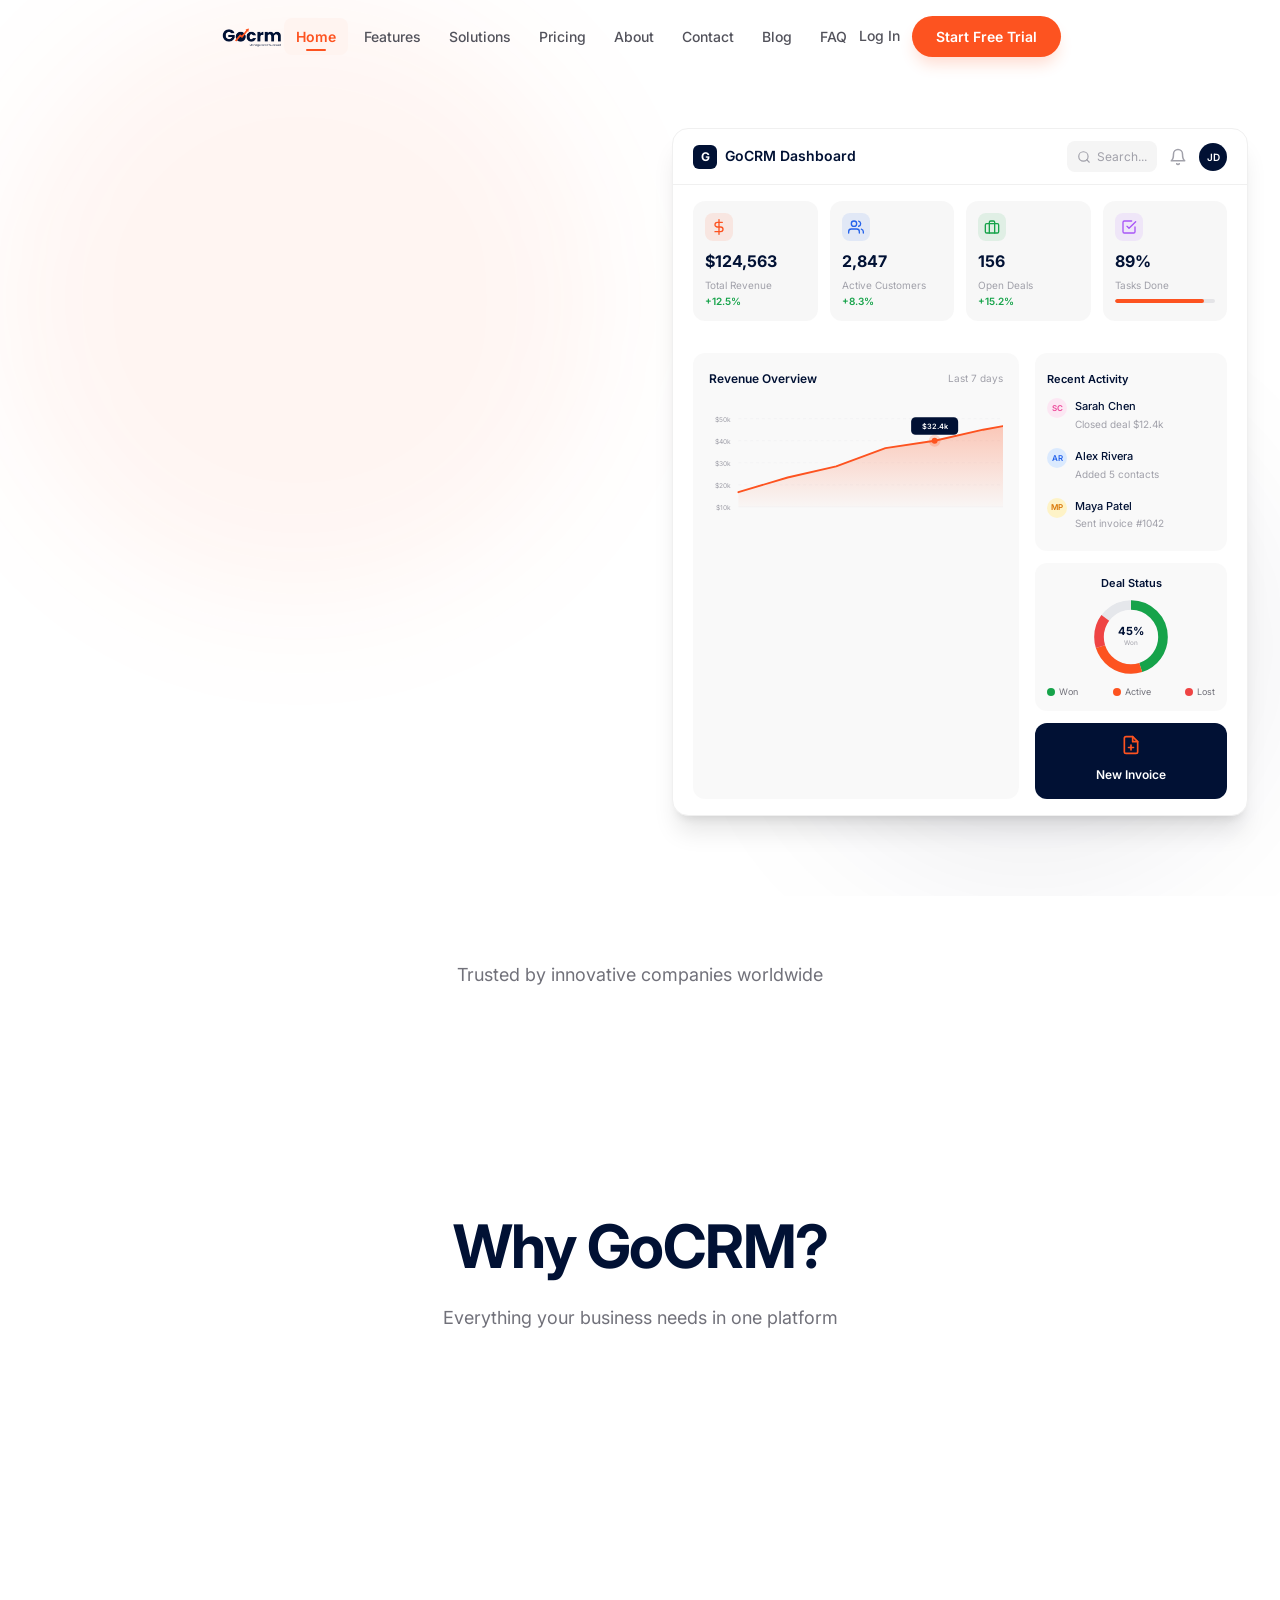
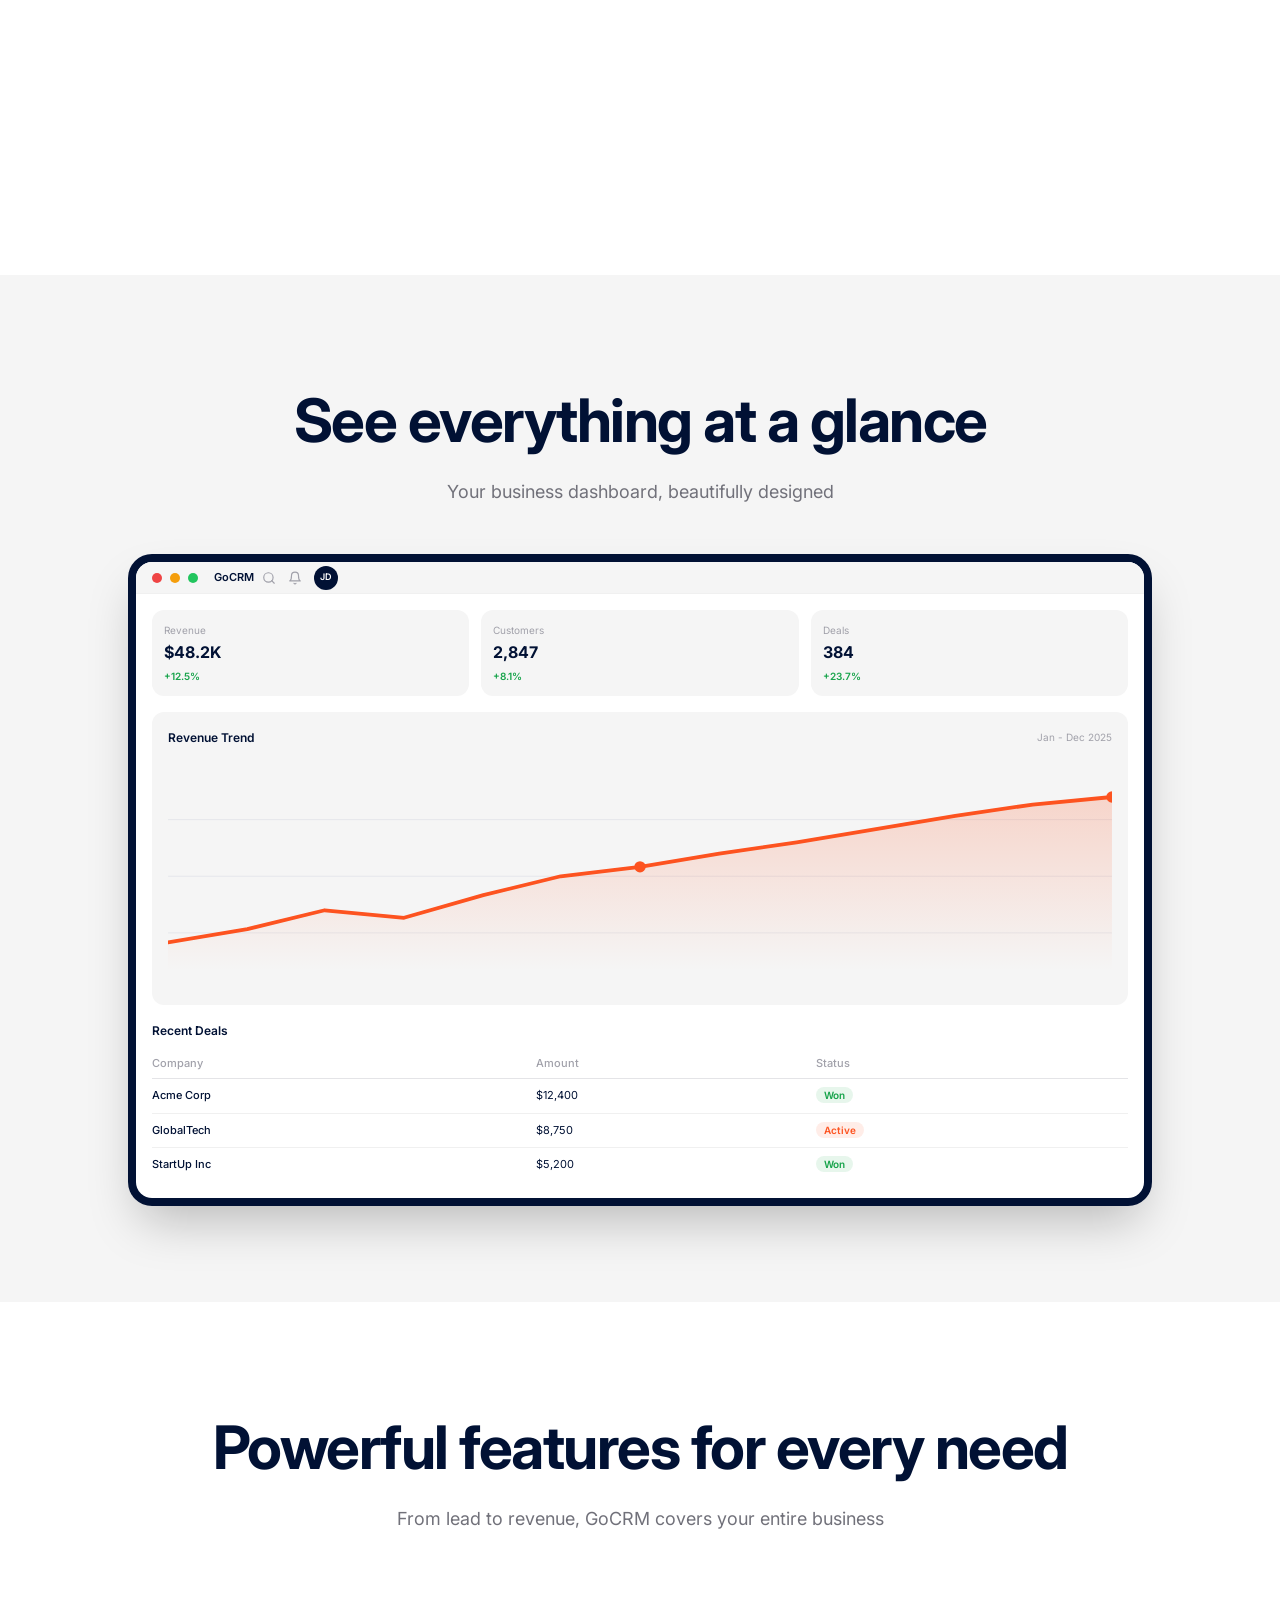
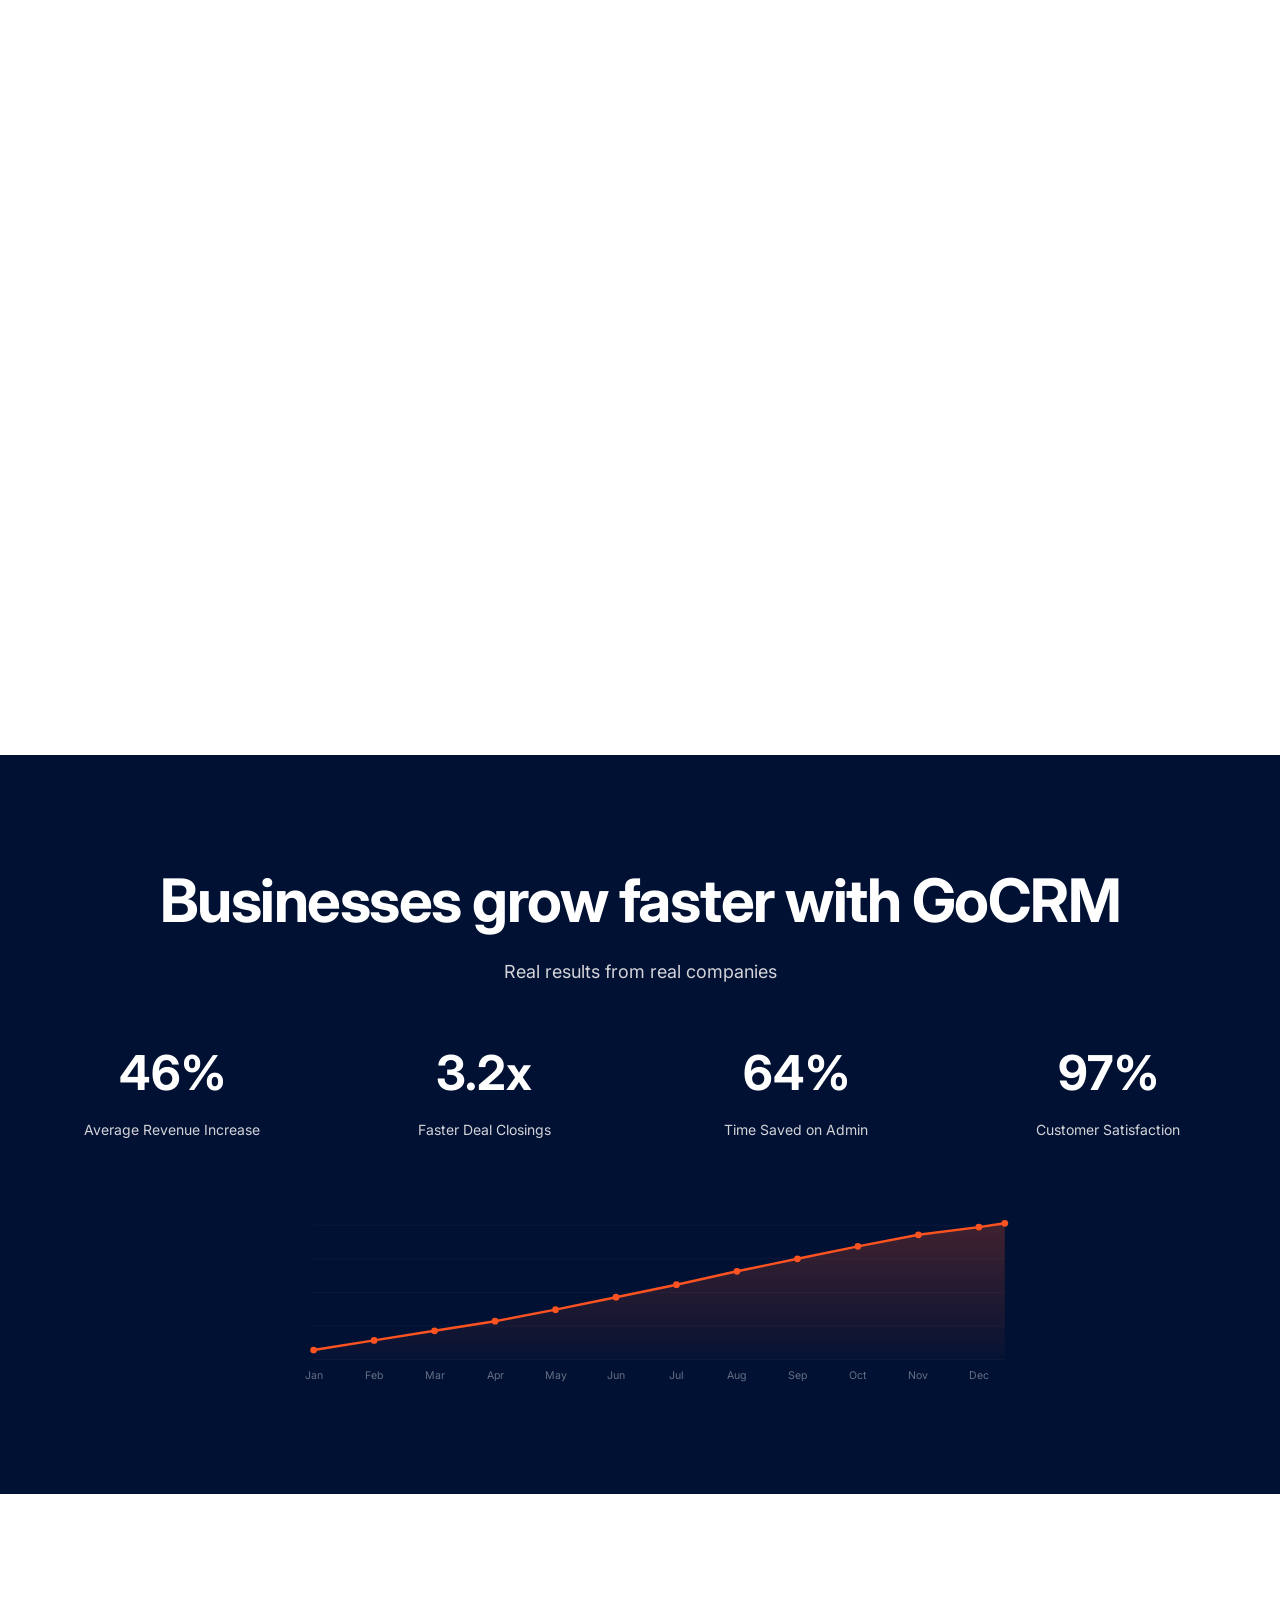
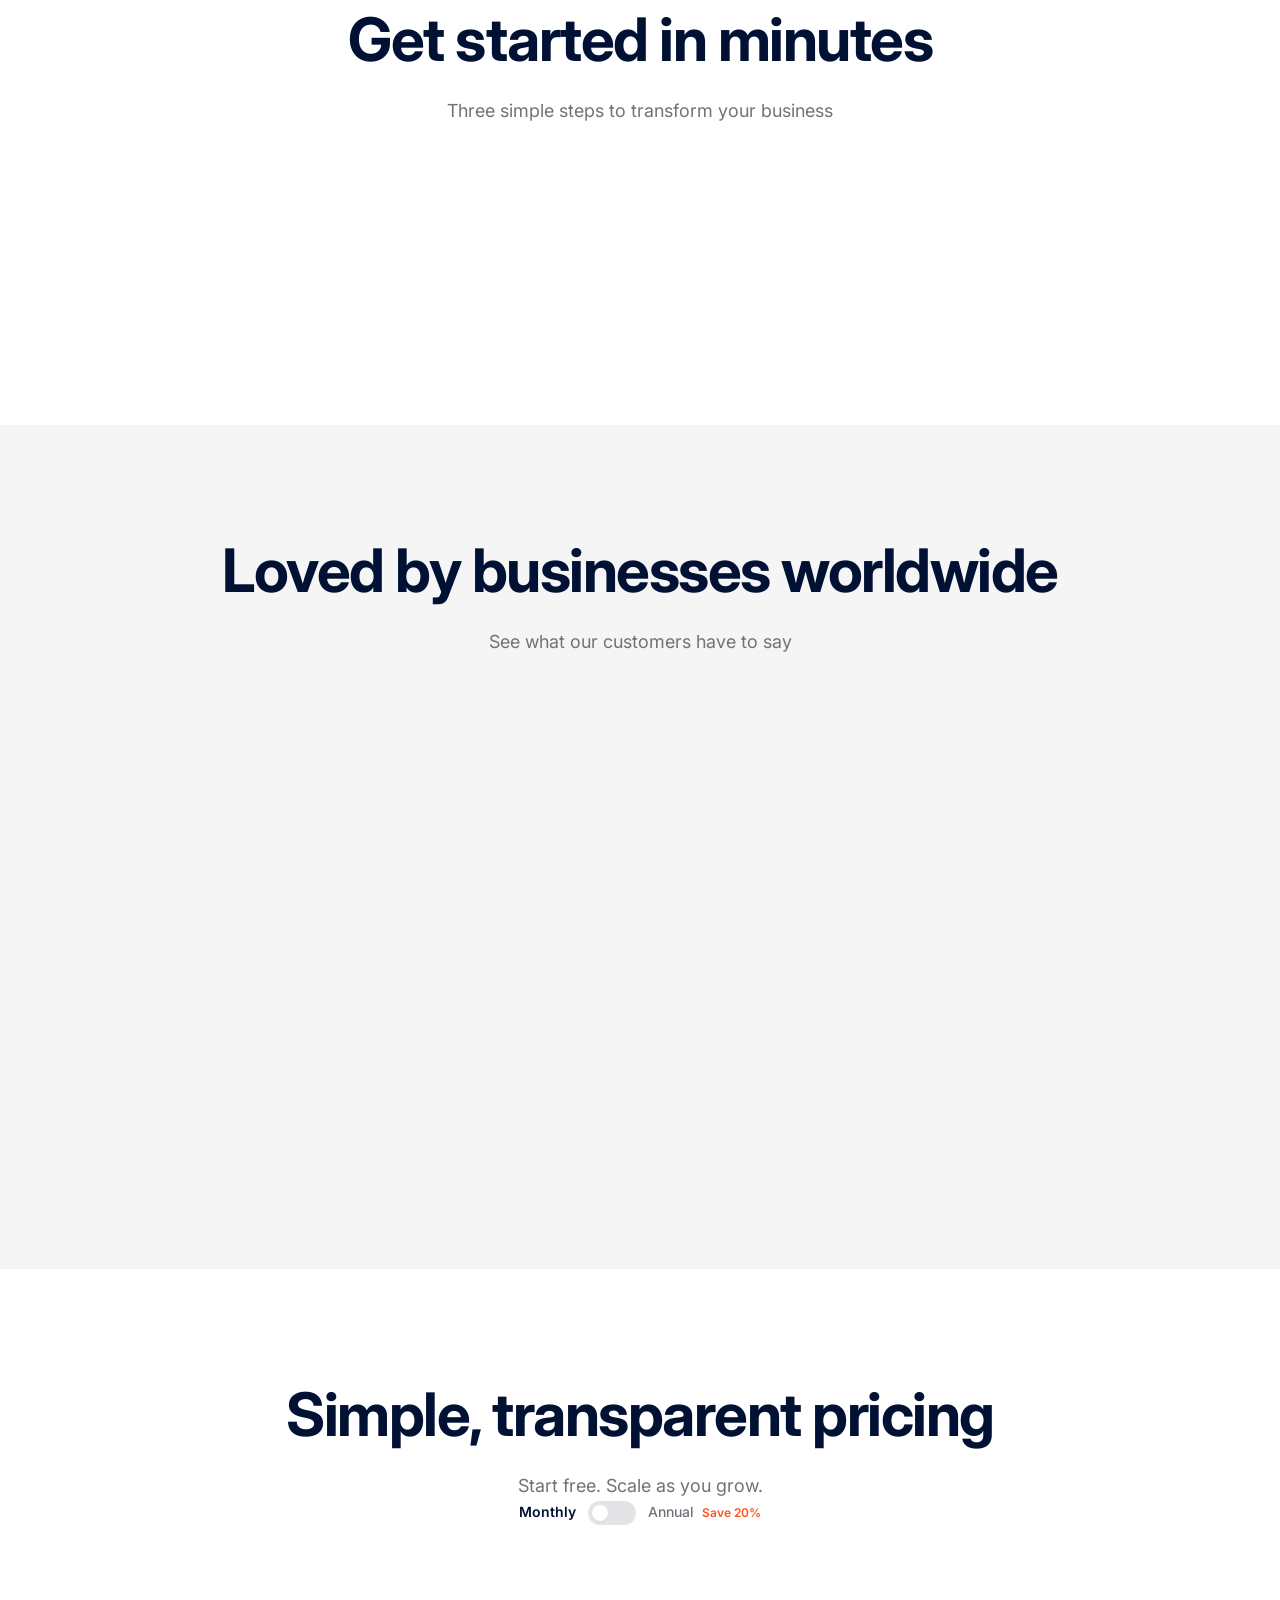
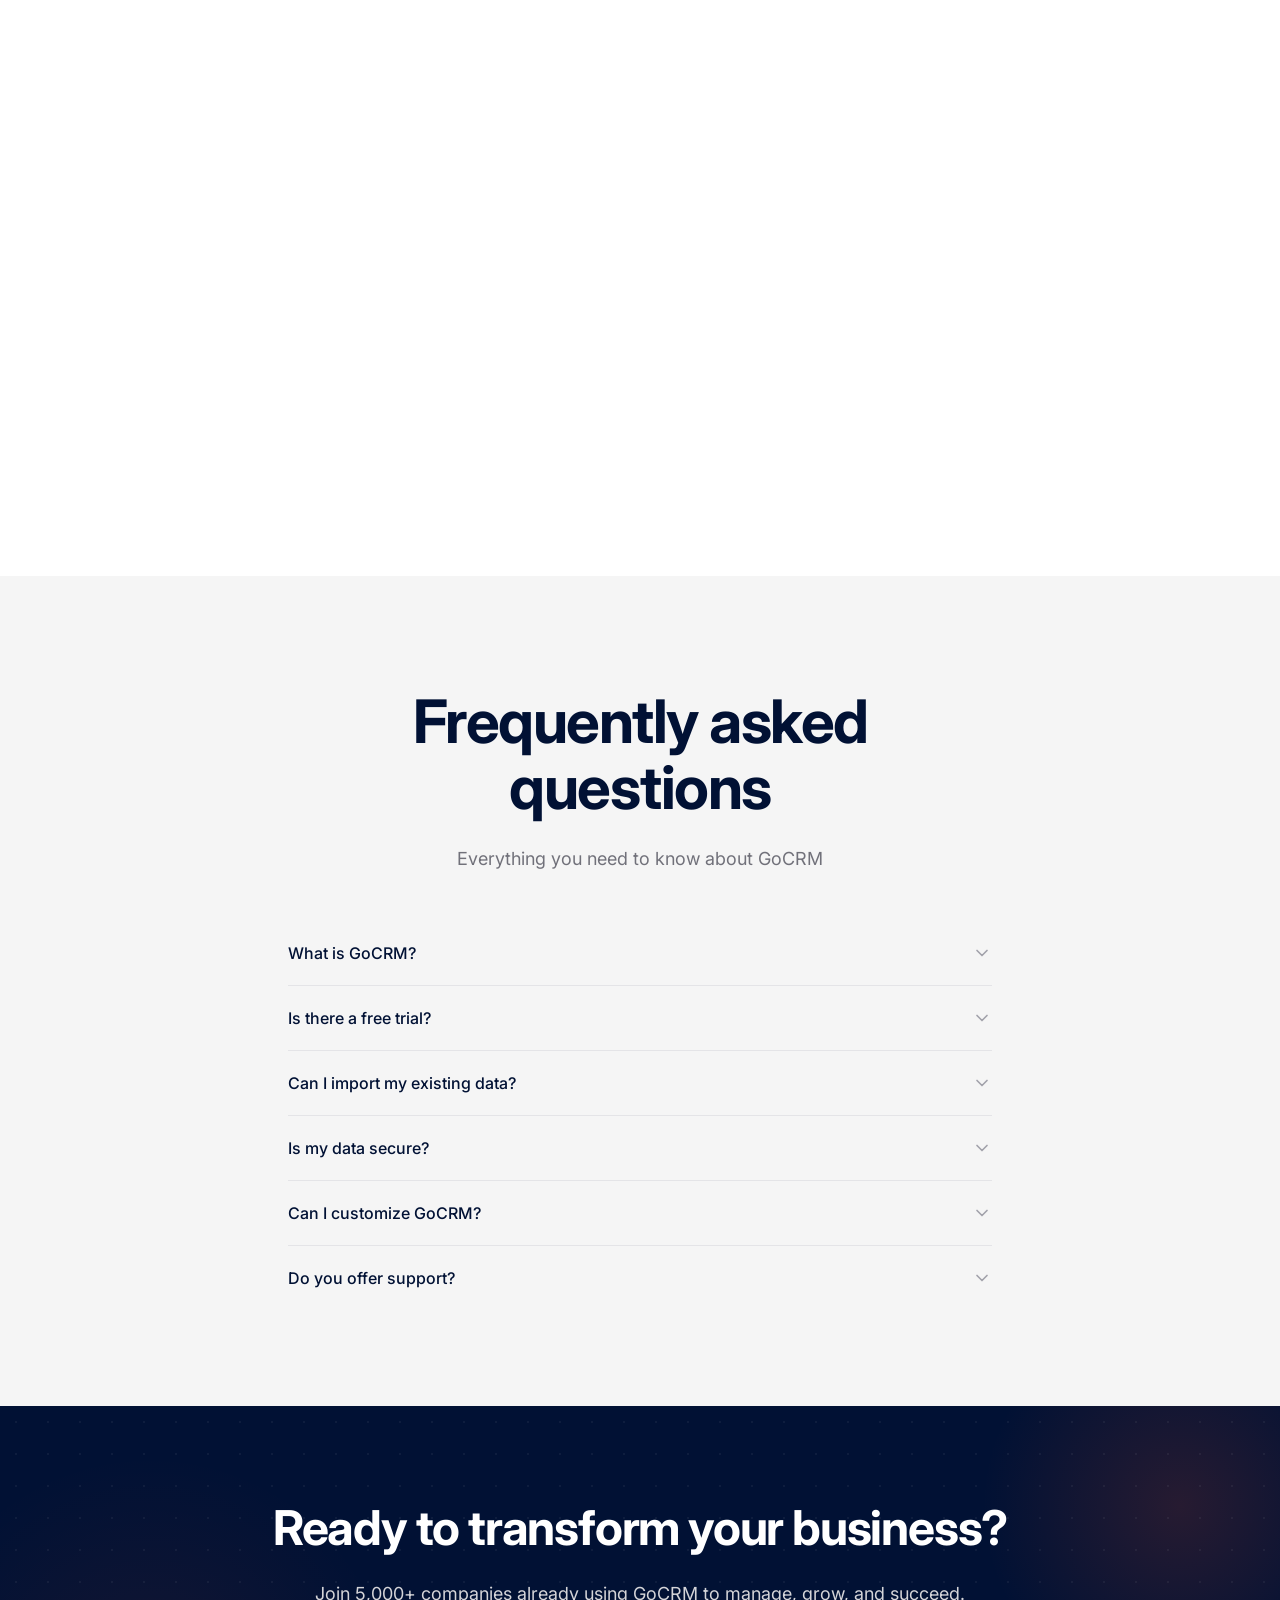
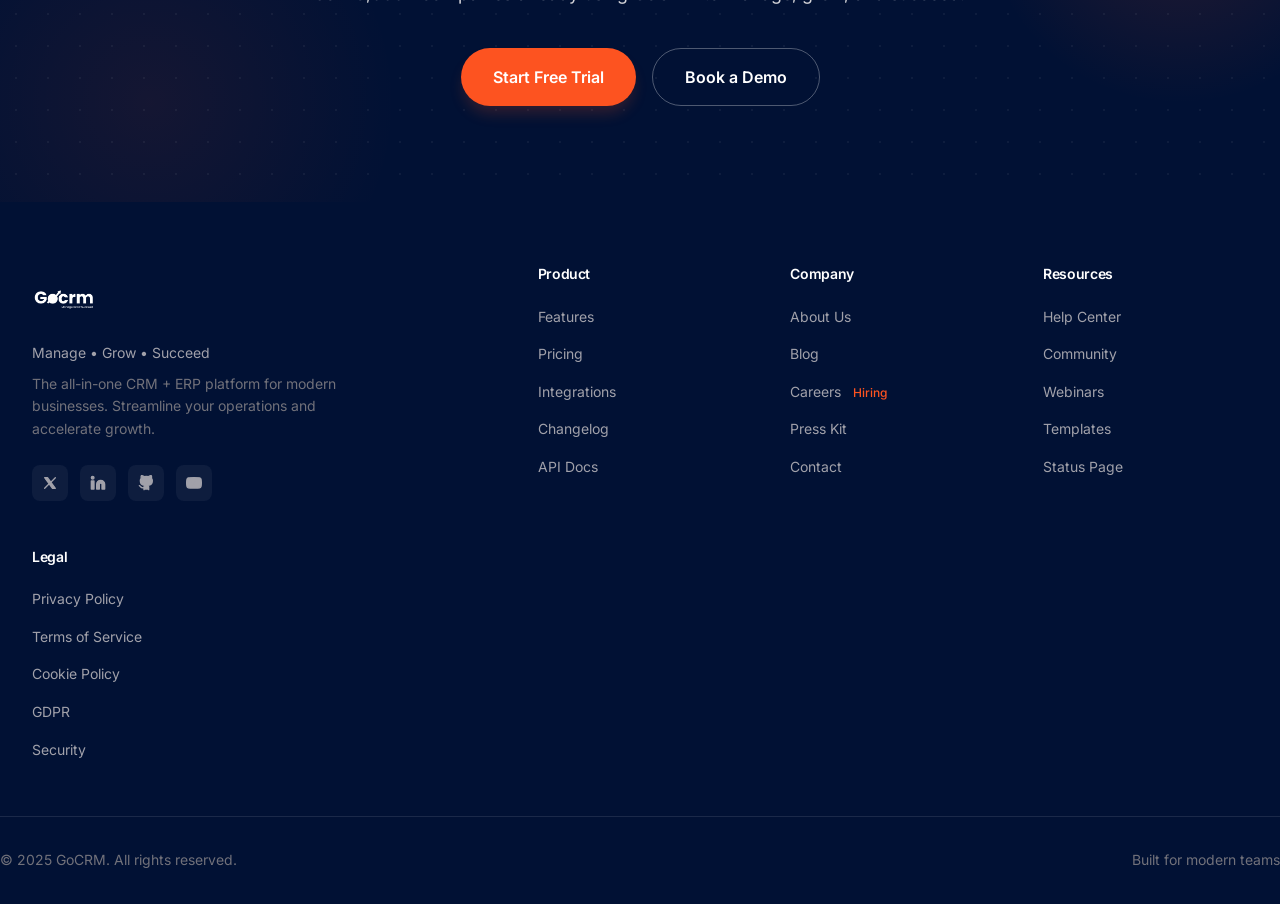
==== commit aeaaf873: "485d787d-07ed-443e-b976-5ad7d72d7677" ====
--- a/gocrm-static/index.html
+++ b/gocrm-static/index.html
@@ -3,60 +3,74 @@
 <head>
   <meta charset="UTF-8">
   <meta name="viewport" content="width=device-width, initial-scale=1.0">
-  <title>GoCRM — Manage • Grow • Succeed | All-in-One CRM & ERP Platform</title>
-  <meta name="description" content="GoCRM is the all-in-one CRM + ERP SaaS platform for SMEs, freelancers, and growing businesses. Manage customers, sales, invoices, inventory, projects, and analytics from one powerful platform.">
-  <meta property="og:title" content="GoCRM — Manage • Grow • Succeed">
-  <meta property="og:description" content="All-in-one CRM + ERP platform. Manage customers, sales, invoices, inventory, projects, and analytics from one place.">
+  <title>GoCRM — Manage • Grow • Succeed</title>
+  <meta name="description" content="GoCRM is the all-in-one CRM + ERP platform for modern businesses. Manage customers, sales, inventory, invoices, projects, and analytics from one powerful platform.">
+  <meta property="og:title" content="GoCRM — All-in-One CRM + ERP Platform">
+  <meta property="og:description" content="Manage, grow, and succeed with GoCRM. The all-in-one platform for modern businesses.">
   <meta property="og:type" content="website">
   <meta name="twitter:card" content="summary_large_image">
-  <meta name="twitter:title" content="GoCRM — Manage • Grow • Succeed">
-  <link rel="canonical" href="https://gocrm.com">
-  <link rel="icon" href="assets/images/logo.png" type="image/png">
+  <link rel="icon" type="image/png" href="assets/images/logo-gocrm.png">
+  <link rel="preconnect" href="https://fonts.googleapis.com">
+  <link rel="preconnect" href="https://fonts.gstatic.com" crossorigin>
+  <link href="https://fonts.googleapis.com/css2?family=Inter:wght@400;500;600;700;800&display=swap" rel="stylesheet">
   <link rel="stylesheet" href="css/style.css">
-  <script type="application/ld+json">{"@context":"https://schema.org","@type":"SoftwareApplication","name":"GoCRM","applicationCategory":"BusinessApplication","operatingSystem":"Web","description":"All-in-one CRM + ERP SaaS platform for SMEs, freelancers, and growing businesses."}</script>
 </head>
-<body>
+<body class="page-home">
 <div class="page-wrapper">
 
-  <!-- ===================== NAVIGATION ===================== -->
-  <header class="nav" id="navbar">
-    <div class="container">
-      <div class="nav__inner">
-        <a href="index.html" class="nav__logo">
-          <img src="assets/images/logo.png" alt="GoCRM" height="64">
-        </a>
-        <div class="nav__links">
-          <a href="index.html" class="nav__link nav__link--active">Home</a>
-          <a href="features.html" class="nav__link">Features</a>
-          <a href="solutions.html" class="nav__link">Solutions</a>
-          <a href="pricing.html" class="nav__link">Pricing</a>
-          <a href="about.html" class="nav__link">About</a>
-          <a href="contact.html" class="nav__link">Contact</a>
-          <a href="blog.html" class="nav__link">Blog</a>
-          <a href="faq.html" class="nav__link">FAQ</a>
-        </div>
-        <div class="nav__cta">
-          <a href="#" class="nav__login">Log In</a>
-          <a href="pricing.html" class="btn btn--primary btn--sm">Start Free Trial</a>
-        </div>
-        <button class="nav__hamburger" id="menu-toggle" aria-label="Open navigation menu">
-          <svg width="24" height="24" viewBox="0 0 24 24" fill="none" stroke="currentColor" stroke-width="2" stroke-linecap="round"><line x1="3" y1="6" x2="21" y2="6"/><line x1="3" y1="12" x2="21" y2="12"/><line x1="3" y1="18" x2="21" y2="18"/></svg>
-        </button>
-      </div>
+  <!-- ========================================
+       1. NAVIGATION
+       ======================================== -->
+  <nav class="nav" id="navbar">
+    <div class="container flex items-center justify-between" style="height:100%;">
+      <!-- Logo -->
+      <a href="index.html">
+        <img src="assets/images/logo-gocrm.png" alt="GoCRM" class="nav-logo" style="height:64px;width:auto;">
+      </a>
+
+      <!-- Desktop Links -->
+      <div class="nav__links">
+        <a href="index.html" class="nav__link nav__link--active">Home</a>
+        <a href="features.html" class="nav__link">Features</a>
+        <a href="solutions.html" class="nav__link">Solutions</a>
+        <a href="pricing.html" class="nav__link">Pricing</a>
+        <a href="about.html" class="nav__link">About</a>
+        <a href="contact.html" class="nav__link">Contact</a>
+        <a href="blog.html" class="nav__link">Blog</a>
+        <a href="faq.html" class="nav__link">FAQ</a>
+      </div>
+
+      <!-- Desktop CTA -->
+      <div class="nav__cta">
+        <a href="#" class="nav__login">Log In</a>
+        <a href="#" class="btn btn--primary btn--sm">Start Free Trial</a>
+      </div>
+
+      <!-- Mobile Hamburger -->
+      <button class="nav__hamburger" id="menu-toggle" aria-label="Open menu">
+        <svg width="24" height="24" viewBox="0 0 24 24" fill="none" stroke="currentColor" stroke-width="2" stroke-linecap="round" stroke-linejoin="round">
+          <line x1="3" y1="6" x2="21" y2="6"></line>
+          <line x1="3" y1="12" x2="21" y2="12"></line>
+          <line x1="3" y1="18" x2="21" y2="18"></line>
+        </svg>
+      </button>
     </div>
-  </header>
+  </nav>
 
   <!-- Mobile Menu -->
-  <div class="mobile-menu" id="mobile-menu">
-    <div class="mobile-menu__overlay" id="menu-overlay"></div>
+  <div class="mobile-menu" id="mobile-menu" data-mobile-menu>
+    <div class="mobile-menu__overlay" id="menu-overlay" data-mobile-overlay></div>
     <div class="mobile-menu__panel">
       <div class="mobile-menu__header">
-        <img src="assets/images/logo.png" alt="GoCRM" height="64">
-        <button class="mobile-menu__close" id="menu-close" aria-label="Close">
-          <svg width="24" height="24" viewBox="0 0 24 24" fill="none" stroke="currentColor" stroke-width="2" stroke-linecap="round"><line x1="18" y1="6" x2="6" y2="18"/><line x1="6" y1="6" x2="18" y2="18"/></svg>
+        <img src="assets/images/logo-gocrm.png" alt="GoCRM" style="height:2rem;width:auto;">
+        <button class="mobile-menu__close" id="menu-close" aria-label="Close menu">
+          <svg width="24" height="24" viewBox="0 0 24 24" fill="none" stroke="currentColor" stroke-width="2" stroke-linecap="round" stroke-linejoin="round">
+            <line x1="18" y1="6" x2="6" y2="18"></line>
+            <line x1="6" y1="6" x2="18" y2="18"></line>
+          </svg>
         </button>
       </div>
-      <div class="mobile-menu__body">
+      <div style="padding:1rem;">
         <a href="index.html" class="mobile-menu__link mobile-menu__link--active">Home</a>
         <a href="features.html" class="mobile-menu__link">Features</a>
         <a href="solutions.html" class="mobile-menu__link">Solutions</a>
@@ -65,165 +79,203 @@
         <a href="contact.html" class="mobile-menu__link">Contact</a>
         <a href="blog.html" class="mobile-menu__link">Blog</a>
         <a href="faq.html" class="mobile-menu__link">FAQ</a>
-        <div class="mobile-menu__footer">
-          <a href="#" class="btn btn--secondary btn--sm" style="width:100%">Log In</a>
-          <a href="pricing.html" class="btn btn--primary btn--sm" style="width:100%;margin-top:12px">Start Free Trial</a>
+        <div style="margin-top:1rem;display:flex;flex-direction:column;gap:0.75rem;">
+          <a href="#" class="btn btn--secondary btn--sm w-full">Log In</a>
+          <a href="#" class="btn btn--primary btn--sm w-full">Start Free Trial</a>
         </div>
       </div>
     </div>
   </div>
 
-  <main>
-
-    <!-- ===================== 1. HERO SECTION ===================== -->
-    <section class="hero section">
+  <!-- ========================================
+       MAIN CONTENT
+       ======================================== -->
+  <main style="flex:1;">
+
+    <!-- ========================================
+         2. HERO
+         ======================================== -->
+    <section class="hero" style="padding-top:8rem;padding-bottom:5rem;">
+      <!-- Background glows -->
+      <div class="hero__glow" style="top:0;left:0;width:600px;height:600px;background:rgba(253,83,32,0.06);"></div>
+      <div class="hero__glow" style="bottom:0;right:0;top:auto;left:auto;width:500px;height:500px;background:rgba(1,17,52,0.05);"></div>
+
       <div class="container">
-        <div class="hero__grid reveal">
-          <div class="hero__content">
+        <div class="hero__grid">
+          <!-- Left: Copy -->
+          <div data-animate="fadeInUp">
             <div class="hero__badge">
               <span class="hero__badge-dot"></span>
               Trusted by 5,000+ businesses
             </div>
-            <h1 class="hero__title">One Platform to <span class="hero__title-highlight">Manage,</span> Grow &amp; Succeed</h1>
-            <p class="hero__subtitle">GoCRM helps businesses manage customers, sales, inventory, invoices, projects, and reporting — all from one powerful platform.</p>
+            <h1 class="hero__title">
+              One Platform to <span class="hero__title-highlight">Manage,</span> Grow &amp; Succeed
+            </h1>
+            <p class="hero__subtitle">
+              GoCRM helps businesses manage customers, sales, inventory, invoices, projects, and reporting — all from one powerful platform.
+            </p>
             <div class="hero__buttons">
-              <a href="pricing.html" class="btn btn--primary">Start Free Trial</a>
+              <a href="#" class="btn btn--primary">Start Free Trial</a>
               <a href="#" class="btn btn--secondary">Book a Demo</a>
             </div>
             <p class="hero__note">No credit card required &bull; Free 14-day trial</p>
           </div>
 
-          <!-- Dashboard Mockup -->
-          <div class="animate-float">
+          <!-- Right: Dashboard Mockup -->
+          <div class="hero__right">
             <div class="dashboard">
-              <!-- Topbar -->
+              <!-- Top Bar -->
               <div class="dashboard__topbar">
-                <div class="dashboard__topbar-left">
-                  <span class="dashboard__topbar-icon">G</span>
-                  <span class="dashboard__topbar-title">GoCRM Dashboard</span>
+                <div class="flex items-center gap-2">
+                  <div class="dashboard__logo">
+                    <span style="color:#fff;font-size:12px;font-weight:700;">G</span>
+                  </div>
+                  <span style="font-size:14px;font-weight:600;color:var(--navy);">GoCRM Dashboard</span>
                 </div>
-                <div class="dashboard__topbar-right">
-                  <div class="dashboard__topbar-search">
-                    <svg width="16" height="16" viewBox="0 0 24 24" fill="none" stroke="currentColor" stroke-width="2" stroke-linecap="round"><circle cx="11" cy="11" r="8"/><line x1="21" y1="21" x2="16.65" y2="16.65"/></svg>
-                    <span>Search...</span>
-                  </div>
-                  <div class="dashboard__topbar-bell">
-                    <svg width="18" height="18" viewBox="0 0 24 24" fill="none" stroke="currentColor" stroke-width="2" stroke-linecap="round"><path d="M6 8a6 6 0 0 1 12 0c0 7 3 9 3 9H3s3-2 3-9"/><path d="M10.3 21a1.94 1.94 0 0 0 3.4 0"/></svg>
-                    <span class="dashboard__bell-dot"></span>
-                  </div>
-                  <div class="dashboard__topbar-avatar">JD</div>
+                <div class="flex items-center gap-3">
+                  <div class="dashboard__search">
+                    <svg width="14" height="14" viewBox="0 0 24 24" fill="none" stroke="var(--gray-400)" stroke-width="2" stroke-linecap="round" stroke-linejoin="round"><circle cx="11" cy="11" r="8"/><line x1="21" y1="21" x2="16.65" y2="16.65"/></svg>
+                    <span style="font-size:12px;color:var(--gray-400);">Search...</span>
+                  </div>
+                  <svg width="18" height="18" viewBox="0 0 24 24" fill="none" stroke="var(--gray-400)" stroke-width="2" stroke-linecap="round" stroke-linejoin="round"><path d="M18 8A6 6 0 0 0 6 8c0 7-3 9-3 9h18s-3-2-3-9"/><path d="M13.73 21a2 2 0 0 1-3.46 0"/></svg>
+                  <div style="width:28px;height:28px;border-radius:50%;background:var(--navy);display:flex;align-items:center;justify-content:center;">
+                    <span style="color:#fff;font-size:10px;font-weight:600;">JD</span>
+                  </div>
                 </div>
               </div>
 
               <!-- KPI Cards -->
-              <div class="dashboard__kpis">
+              <div class="dashboard__kpi-grid">
+                <!-- Revenue -->
                 <div class="dashboard__kpi">
-                  <div class="dashboard__kpi-icon dashboard__kpi-icon--orange">
-                    <svg width="20" height="20" viewBox="0 0 24 24" fill="none" stroke="currentColor" stroke-width="2" stroke-linecap="round"><line x1="12" y1="1" x2="12" y2="23"/><path d="M17 5H9.5a3.5 3.5 0 0 0 0 7h5a3.5 3.5 0 0 1 0 7H6"/></svg>
-                  </div>
-                  <div class="dashboard__kpi-content">
-                    <span class="dashboard__kpi-label">Total Revenue</span>
-                    <span class="dashboard__kpi-value">$124,563</span>
-                    <span class="dashboard__kpi-change dashboard__kpi-change--up">
-                      <svg width="12" height="12" viewBox="0 0 24 24" fill="none" stroke="currentColor" stroke-width="2" stroke-linecap="round"><polyline points="18 15 12 9 6 15"/></svg>
-                      12.5%
-                    </span>
-                  </div>
+                  <div class="dashboard__kpi-icon" style="background:rgba(253,83,32,0.1);">
+                    <svg width="16" height="16" viewBox="0 0 24 24" fill="none" stroke="var(--orange)" stroke-width="2" stroke-linecap="round" stroke-linejoin="round"><line x1="12" y1="1" x2="12" y2="23"/><path d="M17 5H9.5a3.5 3.5 0 0 0 0 7h5a3.5 3.5 0 0 1 0 7H6"/></svg>
+                  </div>
+                  <div class="dashboard__kpi-value">$124,563</div>
+                  <div class="dashboard__kpi-label">Total Revenue</div>
+                  <div class="dashboard__kpi-change">+12.5%</div>
                 </div>
+                <!-- Customers -->
                 <div class="dashboard__kpi">
-                  <div class="dashboard__kpi-icon dashboard__kpi-icon--blue">
-                    <svg width="20" height="20" viewBox="0 0 24 24" fill="none" stroke="currentColor" stroke-width="2" stroke-linecap="round"><path d="M16 21v-2a4 4 0 0 0-4-4H6a4 4 0 0 0-4 4v2"/><circle cx="9" cy="7" r="4"/><path d="M22 21v-2a4 4 0 0 0-3-3.87"/><path d="M16 3.13a4 4 0 0 1 0 7.75"/></svg>
-                  </div>
-                  <div class="dashboard__kpi-content">
-                    <span class="dashboard__kpi-label">Active Customers</span>
-                    <span class="dashboard__kpi-value">2,847</span>
-                    <span class="dashboard__kpi-change dashboard__kpi-change--up">
-                      <svg width="12" height="12" viewBox="0 0 24 24" fill="none" stroke="currentColor" stroke-width="2" stroke-linecap="round"><polyline points="18 15 12 9 6 15"/></svg>
-                      8.3%
-                    </span>
-                  </div>
+                  <div class="dashboard__kpi-icon" style="background:rgba(37,99,235,0.1);">
+                    <svg width="16" height="16" viewBox="0 0 24 24" fill="none" stroke="#2563eb" stroke-width="2" stroke-linecap="round" stroke-linejoin="round"><path d="M17 21v-2a4 4 0 0 0-4-4H5a4 4 0 0 0-4 4v2"/><circle cx="9" cy="7" r="4"/><path d="M23 21v-2a4 4 0 0 0-3-3.87"/><path d="M16 3.13a4 4 0 0 1 0 7.75"/></svg>
+                  </div>
+                  <div class="dashboard__kpi-value">2,847</div>
+                  <div class="dashboard__kpi-label">Active Customers</div>
+                  <div class="dashboard__kpi-change">+8.3%</div>
                 </div>
+                <!-- Deals -->
                 <div class="dashboard__kpi">
-                  <div class="dashboard__kpi-icon dashboard__kpi-icon--green">
-                    <svg width="20" height="20" viewBox="0 0 24 24" fill="none" stroke="currentColor" stroke-width="2" stroke-linecap="round"><path d="m11 17 2 2a1 1 0 1 0 3-3"/><path d="m14 14 2.5 2.5a1 1 0 1 0 3-3l-3.883-3.883"/><path d="m17.5 6.5a1 1 0 1 0 3 3"/><path d="M9 12.5 7.5 11a1 1 0 0 0-3 3l2.5 2.5"/><path d="m14.5 8.5 1-1a1 1 0 1 0-3-3l-1 1"/></svg>
-                  </div>
-                  <div class="dashboard__kpi-content">
-                    <span class="dashboard__kpi-label">Open Deals</span>
-                    <span class="dashboard__kpi-value">156</span>
-                    <span class="dashboard__kpi-change dashboard__kpi-change--up">
-                      <svg width="12" height="12" viewBox="0 0 24 24" fill="none" stroke="currentColor" stroke-width="2" stroke-linecap="round"><polyline points="18 15 12 9 6 15"/></svg>
-                      15.2%
-                    </span>
-                  </div>
+                  <div class="dashboard__kpi-icon" style="background:rgba(22,163,74,0.1);">
+                    <svg width="16" height="16" viewBox="0 0 24 24" fill="none" stroke="#16a34a" stroke-width="2" stroke-linecap="round" stroke-linejoin="round"><rect x="2" y="7" width="20" height="14" rx="2" ry="2"/><path d="M16 21V5a2 2 0 0 0-2-2h-4a2 2 0 0 0-2 2v16"/></svg>
+                  </div>
+                  <div class="dashboard__kpi-value">156</div>
+                  <div class="dashboard__kpi-label">Open Deals</div>
+                  <div class="dashboard__kpi-change">+15.2%</div>
                 </div>
+                <!-- Tasks -->
                 <div class="dashboard__kpi">
-                  <div class="dashboard__kpi-icon dashboard__kpi-icon--purple">
-                    <svg width="20" height="20" viewBox="0 0 24 24" fill="none" stroke="currentColor" stroke-width="2" stroke-linecap="round"><path d="M22 11.08V12a10 10 0 1 1-5.93-9.14"/><polyline points="22 4 12 14.01 9 11.01"/></svg>
-                  </div>
-                  <div class="dashboard__kpi-content">
-                    <span class="dashboard__kpi-label">Tasks Done</span>
-                    <span class="dashboard__kpi-value">89%</span>
-                    <div class="dashboard__kpi-bar">
-                      <div class="dashboard__kpi-bar-fill" style="width: 89%"></div>
-                    </div>
+                  <div class="dashboard__kpi-icon" style="background:rgba(168,85,247,0.1);">
+                    <svg width="16" height="16" viewBox="0 0 24 24" fill="none" stroke="#a855f7" stroke-width="2" stroke-linecap="round" stroke-linejoin="round"><path d="M9 11l3 3L22 4"/><path d="M21 12v7a2 2 0 0 1-2 2H5a2 2 0 0 1-2-2V5a2 2 0 0 1 2-2h11"/></svg>
+                  </div>
+                  <div class="dashboard__kpi-value">89%</div>
+                  <div class="dashboard__kpi-label">Tasks Done</div>
+                  <div style="margin-top:6px;height:4px;background:var(--gray-200);border-radius:9999px;overflow:hidden;">
+                    <div style="width:89%;height:100%;background:var(--orange);border-radius:9999px;"></div>
                   </div>
                 </div>
               </div>
 
-              <!-- Chart + Side Panel -->
-              <div class="dashboard__main">
-                <div class="dashboard__chart">
-                  <div class="dashboard__chart-header">
-                    <span class="dashboard__chart-title">Revenue Overview</span>
-                    <span class="dashboard__chart-period">Last 12 months</span>
-                  </div>
-                  <svg class="dashboard__chart-svg" viewBox="0 0 300 120" preserveAspectRatio="none">
+              <!-- Content: Chart + Sidebar -->
+              <div class="dashboard__content">
+                <!-- Revenue Chart -->
+                <div class="dashboard__chart-area">
+                  <div class="flex justify-between items-center mb-4">
+                    <span style="font-size:12px;font-weight:600;color:var(--navy);">Revenue Overview</span>
+                    <span style="font-size:10px;color:var(--gray-400);">Last 7 days</span>
+                  </div>
+                  <svg viewBox="0 0 400 160" style="width:100%;height:auto;">
                     <defs>
-                      <linearGradient id="chartGrad" x1="0" y1="0" x2="0" y2="1">
+                      <linearGradient id="heroChartGrad" x1="0" y1="0" x2="0" y2="1">
                         <stop offset="0%" stop-color="#FD5320" stop-opacity="0.3"/>
-                        <stop offset="100%" stop-color="#FD5320" stop-opacity="0"/>
+                        <stop offset="100%" stop-color="#FD5320" stop-opacity="0.02"/>
                       </linearGradient>
                     </defs>
-                    <path d="M0,100 Q20,90 40,80 T80,55 T120,65 T160,35 T200,45 T240,20 T280,25 L300,28 L300,120 L0,120 Z" fill="url(#chartGrad)"/>
-                    <path d="M0,100 Q20,90 40,80 T80,55 T120,65 T160,35 T200,45 T240,20 T280,25 L300,28" fill="none" stroke="#FD5320" stroke-width="2.5"/>
+                    <!-- Grid lines -->
+                    <line x1="40" y1="20" x2="400" y2="20" stroke="#e5e7eb" stroke-width="0.5" stroke-dasharray="4,4"/>
+                    <line x1="40" y1="50" x2="400" y2="50" stroke="#e5e7eb" stroke-width="0.5" stroke-dasharray="4,4"/>
+                    <line x1="40" y1="80" x2="400" y2="80" stroke="#e5e7eb" stroke-width="0.5" stroke-dasharray="4,4"/>
+                    <line x1="40" y1="110" x2="400" y2="110" stroke="#e5e7eb" stroke-width="0.5" stroke-dasharray="4,4"/>
+                    <line x1="40" y1="140" x2="400" y2="140" stroke="#e5e7eb" stroke-width="0.5"/>
+                    <!-- Area -->
+                    <path d="M40,120 L107,100 L173,85 L240,60 L307,50 L373,35 L400,30 L400,140 L40,140 Z" fill="url(#heroChartGrad)"/>
+                    <!-- Line -->
+                    <path d="M40,120 L107,100 L173,85 L240,60 L307,50 L373,35 L400,30" fill="none" stroke="#FD5320" stroke-width="2.5" stroke-linecap="round" stroke-linejoin="round"/>
+                    <!-- Dots -->
+                    <circle cx="307" cy="50" r="4" fill="#FD5320"/>
+                    <circle cx="307" cy="50" r="8" fill="#FD5320" opacity="0.2"/>
+                    <!-- Tooltip -->
+                    <rect x="275" y="18" width="64" height="24" rx="6" fill="#011134"/>
+                    <text x="307" y="34" text-anchor="middle" fill="#fff" font-size="10" font-weight="600">$32.4k</text>
+                    <!-- Y labels -->
+                    <text x="30" y="24" text-anchor="end" fill="#a1a1aa" font-size="9">$50k</text>
+                    <text x="30" y="54" text-anchor="end" fill="#a1a1aa" font-size="9">$40k</text>
+                    <text x="30" y="84" text-anchor="end" fill="#a1a1aa" font-size="9">$30k</text>
+                    <text x="30" y="114" text-anchor="end" fill="#a1a1aa" font-size="9">$20k</text>
+                    <text x="30" y="144" text-anchor="end" fill="#a1a1aa" font-size="9">$10k</text>
                   </svg>
                 </div>
-                <div class="dashboard__side">
-                  <div class="dashboard__side-title">Recent Activity</div>
+
+                <!-- Side Panel -->
+                <div class="dashboard__side-panel">
+                  <!-- Recent Activity -->
                   <div class="dashboard__activity">
+                    <span style="font-size:11px;font-weight:600;color:var(--navy);">Recent Activity</span>
                     <div class="dashboard__activity-item">
-                      <span class="dashboard__activity-avatar" style="background:#FD5320">SC</span>
-                      <div class="dashboard__activity-info">
-                        <span class="dashboard__activity-name">Sarah Chen</span>
-                        <span class="dashboard__activity-text">Closed a $12k deal</span>
+                      <div class="dashboard__activity-avatar" style="background:#fce7f3;color:#ec4899;font-size:8px;font-weight:600;">SC</div>
+                      <div>
+                        <div style="font-size:11px;color:var(--navy);font-weight:500;">Sarah Chen</div>
+                        <div style="font-size:10px;color:var(--gray-400);">Closed deal $12.4k</div>
                       </div>
                     </div>
                     <div class="dashboard__activity-item">
-                      <span class="dashboard__activity-avatar" style="background:#011134">AR</span>
-                      <div class="dashboard__activity-info">
-                        <span class="dashboard__activity-name">Alex Rivera</span>
-                        <span class="dashboard__activity-text">New lead added</span>
+                      <div class="dashboard__activity-avatar" style="background:#dbeafe;color:#2563eb;font-size:8px;font-weight:600;">AR</div>
+                      <div>
+                        <div style="font-size:11px;color:var(--navy);font-weight:500;">Alex Rivera</div>
+                        <div style="font-size:10px;color:var(--gray-400);">Added 5 contacts</div>
                       </div>
                     </div>
                     <div class="dashboard__activity-item">
-                      <span class="dashboard__activity-avatar" style="background:#10b981">MP</span>
-                      <div class="dashboard__activity-info">
-                        <span class="dashboard__activity-name">Maya Patel</span>
-                        <span class="dashboard__activity-text">Invoice #1847 paid</span>
+                      <div class="dashboard__activity-avatar" style="background:#fef3c7;color:#d97706;font-size:8px;font-weight:600;">MP</div>
+                      <div>
+                        <div style="font-size:11px;color:var(--navy);font-weight:500;">Maya Patel</div>
+                        <div style="font-size:10px;color:var(--gray-400);">Sent invoice #1042</div>
                       </div>
                     </div>
                   </div>
-                  <!-- Mini Pie Chart -->
-                  <svg class="dashboard__pie" viewBox="0 0 80 80" width="80" height="80">
-                    <circle cx="40" cy="40" r="30" fill="none" stroke="#e5e7eb" stroke-width="8"/>
-                    <circle cx="40" cy="40" r="30" fill="none" stroke="#FD5320" stroke-width="8" stroke-dasharray="75 113.1" stroke-dashoffset="0" transform="rotate(-90 40 40)"/>
-                    <circle cx="40" cy="40" r="30" fill="none" stroke="#3b82f6" stroke-width="8" stroke-dasharray="45.2 142.9" stroke-dashoffset="-75" transform="rotate(-90 40 40)"/>
-                  </svg>
-                  <!-- New Invoice CTA -->
-                  <div class="dashboard__cta-card">
-                    <svg width="20" height="20" viewBox="0 0 24 24" fill="none" stroke="currentColor" stroke-width="2" stroke-linecap="round"><path d="M14.5 2H6a2 2 0 0 0-2 2v16a2 2 0 0 0 2 2h12a2 2 0 0 0 2-2V7.5L14.5 2z"/><polyline points="14 2 14 8 20 8"/><line x1="16" y1="13" x2="8" y2="13"/><line x1="16" y1="17" x2="8" y2="17"/><polyline points="10 9 9 9 8 9"/></svg>
-                    <span>New Invoice</span>
-                    <svg width="16" height="16" viewBox="0 0 24 24" fill="none" stroke="currentColor" stroke-width="2" stroke-linecap="round"><line x1="5" y1="12" x2="19" y2="12"/><polyline points="12 5 19 12 12 19"/></svg>
+
+                  <!-- Deal Status Pie -->
+                  <div class="dashboard__activity" style="text-align:center;">
+                    <span style="font-size:11px;font-weight:600;color:var(--navy);display:block;margin-bottom:4px;">Deal Status</span>
+                    <svg viewBox="0 0 100 100" style="width:80px;height:80px;margin:0 auto;display:block;">
+                      <circle cx="50" cy="50" r="40" fill="none" stroke="#e5e7eb" stroke-width="12"/>
+                      <circle cx="50" cy="50" r="40" fill="none" stroke="#16a34a" stroke-width="12" stroke-dasharray="113.1 251.33" stroke-dashoffset="0" transform="rotate(-90 50 50)"/>
+                      <circle cx="50" cy="50" r="40" fill="none" stroke="#FD5320" stroke-width="12" stroke-dasharray="62.83 251.33" stroke-dashoffset="-113.1" transform="rotate(-90 50 50)"/>
+                      <circle cx="50" cy="50" r="40" fill="none" stroke="#ef4444" stroke-width="12" stroke-dasharray="37.7 251.33" stroke-dashoffset="-175.93" transform="rotate(-90 50 50)"/>
+                      <text x="50" y="48" text-anchor="middle" fill="var(--navy)" font-size="14" font-weight="700">45%</text>
+                      <text x="50" y="60" text-anchor="middle" fill="var(--gray-400)" font-size="8">Won</text>
+                    </svg>
+                    <div class="flex justify-between" style="margin-top:8px;font-size:9px;color:var(--gray-500);">
+                      <span style="display:flex;align-items:center;gap:4px;"><span style="width:8px;height:8px;border-radius:50%;background:#16a34a;display:inline-block;"></span>Won</span>
+                      <span style="display:flex;align-items:center;gap:4px;"><span style="width:8px;height:8px;border-radius:50%;background:#FD5320;display:inline-block;"></span>Active</span>
+                      <span style="display:flex;align-items:center;gap:4px;"><span style="width:8px;height:8px;border-radius:50%;background:#ef4444;display:inline-block;"></span>Lost</span>
+                    </div>
+                  </div>
+
+                  <!-- New Invoice Card -->
+                  <div class="dashboard__invoice-cta" style="text-align:center;">
+                    <svg width="20" height="20" viewBox="0 0 24 24" fill="none" stroke="var(--orange)" stroke-width="2" stroke-linecap="round" stroke-linejoin="round" style="margin:0 auto 6px;display:block;"><path d="M14 2H6a2 2 0 0 0-2 2v16a2 2 0 0 0 2 2h12a2 2 0 0 0 2-2V8z"/><polyline points="14 2 14 8 20 8"/><line x1="12" y1="18" x2="12" y2="12"/><line x1="9" y1="15" x2="15" y2="15"/></svg>
+                    <span style="font-size:12px;font-weight:600;color:#fff;">New Invoice</span>
                   </div>
                 </div>
               </div>
@@ -233,11 +285,15 @@
       </div>
     </section>
 
-    <!-- ===================== 2. TRUSTED BY ===================== -->
-    <section class="section trusted reveal">
-      <div class="container">
-        <p class="trusted__label">Trusted by innovative companies worldwide</p>
-        <div class="logos">
+    <!-- ========================================
+         3. TRUSTED BY
+         ======================================== -->
+    <section class="section" style="padding-top:4rem;padding-bottom:4rem;background:#fff;">
+      <div class="container text-center">
+        <p class="section-subtitle reveal" style="margin-top:0;margin-bottom:3rem;">Trusted by innovative companies worldwide</p>
+
+        <!-- Desktop: static -->
+        <div class="logos lg:flex" style="display:none;">
           <span class="logos__item">TechFlow</span>
           <span class="logos__item">Meridian</span>
           <span class="logos__item">NovaStar</span>
@@ -245,418 +301,571 @@
           <span class="logos__item">Apex Digital</span>
           <span class="logos__item">ClearPath</span>
         </div>
+
+        <!-- Mobile: marquee -->
+        <div class="overflow-hidden lg:hidden" style="mask-image:linear-gradient(to right,transparent,black 10%,black 90%,transparent);-webkit-mask-image:linear-gradient(to right,transparent,black 10%,black 90%,transparent);">
+          <div class="animate-marquee" style="display:flex;gap:3rem;width:max-content;">
+            <span class="logos__item">TechFlow</span>
+            <span class="logos__item">Meridian</span>
+            <span class="logos__item">NovaStar</span>
+            <span class="logos__item">Quantum</span>
+            <span class="logos__item">Apex Digital</span>
+            <span class="logos__item">ClearPath</span>
+            <span class="logos__item">TechFlow</span>
+            <span class="logos__item">Meridian</span>
+            <span class="logos__item">NovaStar</span>
+            <span class="logos__item">Quantum</span>
+            <span class="logos__item">Apex Digital</span>
+            <span class="logos__item">ClearPath</span>
+          </div>
+        </div>
       </div>
     </section>
 
-    <!-- ===================== 3. WHY GOCRM ===================== -->
-    <section class="section" id="why">
+    <!-- ========================================
+         4. WHY GOCRM
+         ======================================== -->
+    <section class="section" style="background:#fff;">
       <div class="container">
-        <div class="section__header reveal">
-          <h2 class="section__title">Why GoCRM?</h2>
-          <p class="section__subtitle">Everything your business needs in one platform</p>
-        </div>
-        <div class="card-grid reveal">
-          <div class="card">
-            <div class="card__icon">
-              <svg width="24" height="24" viewBox="0 0 24 24" fill="none" stroke="currentColor" stroke-width="2" stroke-linecap="round"><path d="M16 21v-2a4 4 0 0 0-4-4H6a4 4 0 0 0-4 4v2"/><circle cx="9" cy="7" r="4"/><path d="M22 21v-2a4 4 0 0 0-3-3.87"/><path d="M16 3.13a4 4 0 0 1 0 7.75"/></svg>
+        <div class="text-center reveal" data-animate="fadeInUp">
+          <h2 class="section-title">Why GoCRM?</h2>
+          <p class="section-subtitle">Everything your business needs in one platform</p>
+        </div>
+
+        <div class="features-grid md:grid-cols-3 lg:grid-cols-3 reveal" style="margin-top:3rem;" data-animate="stagger">
+          <!-- CRM -->
+          <div class="card reveal reveal-delay-1">
+            <div class="card__icon">
+              <svg width="24" height="24" viewBox="0 0 24 24" fill="none" stroke="currentColor" stroke-width="2" stroke-linecap="round" stroke-linejoin="round"><path d="M17 21v-2a4 4 0 0 0-4-4H5a4 4 0 0 0-4 4v2"/><circle cx="9" cy="7" r="4"/><path d="M23 21v-2a4 4 0 0 0-3-3.87"/><path d="M16 3.13a4 4 0 0 1 0 7.75"/></svg>
             </div>
             <h3 class="card__title">CRM</h3>
-            <p class="card__text">Build stronger relationships with smart contact management and deal tracking</p>
-          </div>
-          <div class="card">
-            <div class="card__icon">
-              <svg width="24" height="24" viewBox="0 0 24 24" fill="none" stroke="currentColor" stroke-width="2" stroke-linecap="round"><polygon points="12 2 2 7 12 12 22 7 12 2"/><polyline points="2 17 12 22 22 17"/><polyline points="2 12 12 17 22 12"/></svg>
+            <p class="card__desc">Build stronger relationships with smart contact management and deal tracking</p>
+          </div>
+          <!-- ERP -->
+          <div class="card reveal reveal-delay-2">
+            <div class="card__icon">
+              <svg width="24" height="24" viewBox="0 0 24 24" fill="none" stroke="currentColor" stroke-width="2" stroke-linecap="round" stroke-linejoin="round"><rect x="2" y="3" width="20" height="14" rx="2" ry="2"/><line x1="8" y1="21" x2="16" y2="21"/><line x1="12" y1="17" x2="12" y2="21"/></svg>
             </div>
             <h3 class="card__title">ERP</h3>
-            <p class="card__text">Streamline operations from procurement to delivery with integrated workflows</p>
-          </div>
-          <div class="card">
-            <div class="card__icon">
-              <svg width="24" height="24" viewBox="0 0 24 24" fill="none" stroke="currentColor" stroke-width="2" stroke-linecap="round"><line x1="16.5" y1="9.4" x2="7.5" y2="4.21"/><path d="M21 16V8a2 2 0 0 0-1-1.73l-7-4a2 2 0 0 0-2 0l-7 4A2 2 0 0 0 3 8v8a2 2 0 0 0 1 1.73l7 4a2 2 0 0 0 2 0l7-4A2 2 0 0 0 21 16z"/><polyline points="3.27 6.96 12 12.01 20.73 6.96"/><line x1="12" y1="22.08" x2="12" y2="12"/></svg>
+            <p class="card__desc">Streamline operations from procurement to delivery with integrated workflows</p>
+          </div>
+          <!-- Inventory -->
+          <div class="card reveal reveal-delay-3">
+            <div class="card__icon">
+              <svg width="24" height="24" viewBox="0 0 24 24" fill="none" stroke="currentColor" stroke-width="2" stroke-linecap="round" stroke-linejoin="round"><path d="M21 16V8a2 2 0 0 0-1-1.73l-7-4a2 2 0 0 0-2 0l-7 4A2 2 0 0 0 3 8v8a2 2 0 0 0 1 1.73l7 4a2 2 0 0 0 2 0l7-4A2 2 0 0 0 21 16z"/><polyline points="3.27 6.96 12 12.01 20.73 6.96"/><line x1="12" y1="22.08" x2="12" y2="12"/></svg>
             </div>
             <h3 class="card__title">Inventory</h3>
-            <p class="card__text">Real-time stock tracking, alerts, and automated reorder management</p>
-          </div>
-          <div class="card">
-            <div class="card__icon">
-              <svg width="24" height="24" viewBox="0 0 24 24" fill="none" stroke="currentColor" stroke-width="2" stroke-linecap="round"><polyline points="23 6 13.5 15.5 8.5 10.5 1 18"/><polyline points="17 6 23 6 23 12"/></svg>
+            <p class="card__desc">Real-time stock tracking, alerts, and automated reorder management</p>
+          </div>
+          <!-- Sales -->
+          <div class="card reveal reveal-delay-1">
+            <div class="card__icon">
+              <svg width="24" height="24" viewBox="0 0 24 24" fill="none" stroke="currentColor" stroke-width="2" stroke-linecap="round" stroke-linejoin="round"><line x1="12" y1="1" x2="12" y2="23"/><path d="M17 5H9.5a3.5 3.5 0 0 0 0 7h5a3.5 3.5 0 0 1 0 7H6"/></svg>
             </div>
             <h3 class="card__title">Sales</h3>
-            <p class="card__text">Visualize your pipeline, close deals faster with AI-powered insights</p>
-          </div>
-          <div class="card">
-            <div class="card__icon">
-              <svg width="24" height="24" viewBox="0 0 24 24" fill="none" stroke="currentColor" stroke-width="2" stroke-linecap="round"><polygon points="13 2 3 14 12 14 11 22 21 10 12 10 13 2"/></svg>
+            <p class="card__desc">Visualize your pipeline, close deals faster with AI-powered insights</p>
+          </div>
+          <!-- Automation -->
+          <div class="card reveal reveal-delay-2">
+            <div class="card__icon">
+              <svg width="24" height="24" viewBox="0 0 24 24" fill="none" stroke="currentColor" stroke-width="2" stroke-linecap="round" stroke-linejoin="round"><polyline points="16 18 22 12 16 6"/><polyline points="8 6 2 12 8 18"/><line x1="14" y1="4" x2="10" y2="20"/></svg>
             </div>
             <h3 class="card__title">Automation</h3>
-            <p class="card__text">Eliminate repetitive tasks with powerful workflow automation rules</p>
-          </div>
-          <div class="card">
-            <div class="card__icon">
-              <svg width="24" height="24" viewBox="0 0 24 24" fill="none" stroke="currentColor" stroke-width="2" stroke-linecap="round"><line x1="12" y1="20" x2="12" y2="10"/><line x1="18" y1="20" x2="18" y2="4"/><line x1="6" y1="20" x2="6" y2="16"/></svg>
+            <p class="card__desc">Eliminate repetitive tasks with powerful workflow automation rules</p>
+          </div>
+          <!-- Analytics -->
+          <div class="card reveal reveal-delay-3">
+            <div class="card__icon">
+              <svg width="24" height="24" viewBox="0 0 24 24" fill="none" stroke="currentColor" stroke-width="2" stroke-linecap="round" stroke-linejoin="round"><line x1="18" y1="20" x2="18" y2="10"/><line x1="12" y1="20" x2="12" y2="4"/><line x1="6" y1="20" x2="6" y2="14"/></svg>
             </div>
             <h3 class="card__title">Analytics</h3>
-            <p class="card__text">Make data-driven decisions with beautiful, real-time dashboards</p>
+            <p class="card__desc">Make data-driven decisions with beautiful, real-time dashboards</p>
           </div>
         </div>
       </div>
     </section>
 
-    <!-- ===================== 4. DASHBOARD PREVIEW ===================== -->
-    <section class="section section--gray" id="preview">
+    <!-- ========================================
+         5. DASHBOARD PREVIEW
+         ======================================== -->
+    <section class="section section--gray">
       <div class="container">
-        <div class="section__header reveal">
-          <h2 class="section__title">See everything at a glance</h2>
-          <p class="section__subtitle">Your business dashboard, beautifully designed</p>
-        </div>
-        <div class="laptop-wrapper reveal">
-          <!-- Floating stat widgets -->
-          <div class="laptop-float laptop-float--top-left animate-float">
-            <svg width="16" height="16" viewBox="0 0 24 24" fill="none" stroke="#10b981" stroke-width="2" stroke-linecap="round"><polyline points="18 15 12 9 6 15"/></svg>
-            <span class="laptop-float__value">+42% Revenue</span>
-          </div>
-          <div class="laptop-float laptop-float--top-right animate-float-delayed">
-            <svg width="16" height="16" viewBox="0 0 24 24" fill="none" stroke="#3b82f6" stroke-width="2" stroke-linecap="round"><path d="M16 21v-2a4 4 0 0 0-4-4H6a4 4 0 0 0-4 4v2"/><circle cx="9" cy="7" r="4"/><path d="M22 21v-2a4 4 0 0 0-3-3.87"/><path d="M16 3.13a4 4 0 0 1 0 7.75"/></svg>
-            <span class="laptop-float__value">2,847 Customers</span>
-          </div>
-          <div class="laptop-float laptop-float--bottom-left animate-float-slow">
-            <svg width="16" height="16" viewBox="0 0 24 24" fill="none" stroke="#10b981" stroke-width="2" stroke-linecap="round"><path d="M22 11.08V12a10 10 0 1 1-5.93-9.14"/><polyline points="22 4 12 14.01 9 11.01"/></svg>
-            <span class="laptop-float__value">98.5% Uptime</span>
+        <div class="text-center reveal" data-animate="fadeInUp">
+          <h2 class="section-title">See everything at a glance</h2>
+          <p class="section-subtitle">Your business dashboard, beautifully designed</p>
+        </div>
+
+        <div class="relative reveal" style="margin-top:3rem;">
+          <!-- Floating widgets (desktop only) -->
+          <div class="float-widget float-widget--1 lg:block" style="display:none;">
+            <div class="flex items-center gap-2">
+              <div style="width:28px;height:28px;border-radius:0.5rem;background:rgba(22,163,74,0.1);display:flex;align-items:center;justify-content:center;">
+                <svg width="16" height="16" viewBox="0 0 24 24" fill="none" stroke="#16a34a" stroke-width="2" stroke-linecap="round" stroke-linejoin="round"><polyline points="23 6 13.5 15.5 8.5 10.5 1 18"/><polyline points="17 6 23 6 23 12"/></svg>
+              </div>
+              <div>
+                <div class="float-widget__value">+42% Revenue</div>
+                <div class="float-widget__label">vs last quarter</div>
+              </div>
+            </div>
+          </div>
+
+          <div class="float-widget float-widget--2 lg:block" style="display:none;">
+            <div class="flex items-center gap-2">
+              <div style="width:28px;height:28px;border-radius:0.5rem;background:rgba(253,83,32,0.1);display:flex;align-items:center;justify-content:center;">
+                <svg width="16" height="16" viewBox="0 0 24 24" fill="none" stroke="#FD5320" stroke-width="2" stroke-linecap="round" stroke-linejoin="round"><path d="M17 21v-2a4 4 0 0 0-4-4H5a4 4 0 0 0-4 4v2"/><circle cx="9" cy="7" r="4"/></svg>
+              </div>
+              <div>
+                <div class="float-widget__value">2,847 Customers</div>
+                <div class="float-widget__label">active users</div>
+              </div>
+            </div>
+          </div>
+
+          <div class="float-widget float-widget--3 lg:block" style="display:none;">
+            <div class="flex items-center gap-2">
+              <div style="width:28px;height:28px;border-radius:0.5rem;background:rgba(37,99,235,0.1);display:flex;align-items:center;justify-content:center;">
+                <svg width="16" height="16" viewBox="0 0 24 24" fill="none" stroke="#2563eb" stroke-width="2" stroke-linecap="round" stroke-linejoin="round"><polyline points="22 12 18 12 15 21 9 3 6 12 2 12"/></svg>
+              </div>
+              <div>
+                <div class="float-widget__value">98.5% Uptime</div>
+                <div class="float-widget__label">last 30 days</div>
+              </div>
+            </div>
           </div>
 
           <!-- Laptop Mockup -->
           <div class="laptop">
-            <div class="laptop__topbar">
-              <span class="laptop__dot laptop__dot--red"></span>
-              <span class="laptop__dot laptop__dot--yellow"></span>
-              <span class="laptop__dot laptop__dot--green"></span>
-            </div>
-            <div class="laptop__body">
-              <div class="laptop__sidebar">
-                <span class="laptop__sidebar-icon"></span>
-                <span class="laptop__sidebar-icon"></span>
-                <span class="laptop__sidebar-icon laptop__sidebar-icon--active"></span>
-                <span class="laptop__sidebar-icon"></span>
-                <span class="laptop__sidebar-icon"></span>
-              </div>
-              <div class="laptop__main">
-                <!-- Mini metric cards -->
-                <div class="laptop__metrics">
-                  <div class="laptop__metric">
-                    <span class="laptop__metric-label">Revenue</span>
-                    <span class="laptop__metric-value">$84.2K</span>
-                  </div>
-                  <div class="laptop__metric">
-                    <span class="laptop__metric-label">Customers</span>
-                    <span class="laptop__metric-value">1,429</span>
-                  </div>
-                  <div class="laptop__metric">
-                    <span class="laptop__metric-label">Growth</span>
-                    <span class="laptop__metric-value">+23%</span>
-                  </div>
+            <div class="laptop__screen">
+              <!-- Top bar -->
+              <div class="laptop__topbar">
+                <div class="flex items-center gap-2">
+                  <div class="laptop__dot" style="background:#ef4444;"></div>
+                  <div class="laptop__dot" style="background:#f59e0b;"></div>
+                  <div class="laptop__dot" style="background:#22c55e;"></div>
+                  <span style="font-size:11px;font-weight:600;color:var(--navy);margin-left:8px;">GoCRM</span>
                 </div>
-                <!-- Mini chart -->
-                <div class="laptop__chart">
-                  <svg viewBox="0 0 200 60" preserveAspectRatio="none" width="100%" height="100%">
-                    <defs>
-                      <linearGradient id="laptopChartGrad" x1="0" y1="0" x2="0" y2="1">
-                        <stop offset="0%" stop-color="#FD5320" stop-opacity="0.2"/>
-                        <stop offset="100%" stop-color="#FD5320" stop-opacity="0"/>
-                      </linearGradient>
-                    </defs>
-                    <path d="M0,45 Q20,40 40,35 T80,25 T120,30 T160,15 L200,10 L200,60 L0,60 Z" fill="url(#laptopChartGrad)"/>
-                    <path d="M0,45 Q20,40 40,35 T80,25 T120,30 T160,15 L200,10" fill="none" stroke="#FD5320" stroke-width="2"/>
-                  </svg>
+                <div class="flex items-center gap-3">
+                  <svg width="14" height="14" viewBox="0 0 24 24" fill="none" stroke="var(--gray-400)" stroke-width="2" stroke-linecap="round" stroke-linejoin="round"><circle cx="11" cy="11" r="8"/><line x1="21" y1="21" x2="16.65" y2="16.65"/></svg>
+                  <svg width="14" height="14" viewBox="0 0 24 24" fill="none" stroke="var(--gray-400)" stroke-width="2" stroke-linecap="round" stroke-linejoin="round"><path d="M18 8A6 6 0 0 0 6 8c0 7-3 9-3 9h18s-3-2-3-9"/><path d="M13.73 21a2 2 0 0 1-3.46 0"/></svg>
+                  <div style="width:24px;height:24px;border-radius:50%;background:var(--navy);display:flex;align-items:center;justify-content:center;">
+                    <span style="color:#fff;font-size:9px;font-weight:600;">JD</span>
+                  </div>
                 </div>
-                <!-- Mini table -->
-                <div class="laptop__table">
-                  <div class="laptop__table-row laptop__table-row--header">
-                    <span>Client</span>
-                    <span>Amount</span>
-                    <span>Status</span>
-                  </div>
-                  <div class="laptop__table-row">
-                    <span>Acme Corp</span>
-                    <span>$12,400</span>
-                    <span class="laptop__status laptop__status--green">Paid</span>
-                  </div>
-                  <div class="laptop__table-row">
-                    <span>TechStart</span>
-                    <span>$8,750</span>
-                    <span class="laptop__status laptop__status--orange">Pending</span>
-                  </div>
-                  <div class="laptop__table-row">
-                    <span>Global Inc</span>
-                    <span>$22,100</span>
-                    <span class="laptop__status laptop__status--green">Paid</span>
-                  </div>
+              </div>
+
+              <!-- Dashboard body -->
+              <div style="display:flex;min-height:360px;">
+                <!-- Sidebar (desktop only) -->
+                <div class="hidden md:flex" style="width:48px;border-right:1px solid var(--gray-100);flex-direction:column;align-items:center;padding-top:1rem;gap:1rem;">
+                  <svg width="18" height="18" viewBox="0 0 24 24" fill="none" stroke="var(--gray-400)" stroke-width="2" stroke-linecap="round" stroke-linejoin="round"><rect x="3" y="3" width="7" height="7"/><rect x="14" y="3" width="7" height="7"/><rect x="14" y="14" width="7" height="7"/><rect x="3" y="14" width="7" height="7"/></svg>
+                  <svg width="18" height="18" viewBox="0 0 24 24" fill="none" stroke="var(--orange)" stroke-width="2" stroke-linecap="round" stroke-linejoin="round"><line x1="18" y1="20" x2="18" y2="10"/><line x1="12" y1="20" x2="12" y2="4"/><line x1="6" y1="20" x2="6" y2="14"/></svg>
+                  <svg width="18" height="18" viewBox="0 0 24 24" fill="none" stroke="var(--gray-400)" stroke-width="2" stroke-linecap="round" stroke-linejoin="round"><path d="M17 21v-2a4 4 0 0 0-4-4H5a4 4 0 0 0-4 4v2"/><circle cx="9" cy="7" r="4"/></svg>
+                  <svg width="18" height="18" viewBox="0 0 24 24" fill="none" stroke="var(--gray-400)" stroke-width="2" stroke-linecap="round" stroke-linejoin="round"><rect x="2" y="7" width="20" height="14" rx="2" ry="2"/><path d="M16 21V5a2 2 0 0 0-2-2h-4a2 2 0 0 0-2 2v16"/></svg>
+                  <svg width="18" height="18" viewBox="0 0 24 24" fill="none" stroke="var(--gray-400)" stroke-width="2" stroke-linecap="round" stroke-linejoin="round"><path d="M14 2H6a2 2 0 0 0-2 2v16a2 2 0 0 0 2 2h12a2 2 0 0 0 2-2V8z"/><polyline points="14 2 14 8 20 8"/></svg>
                 </div>
-              </div>
-            </div>
-            <div class="laptop__base"></div>
+
+                <!-- Main content -->
+                <div style="flex:1;padding:1rem;overflow:hidden;">
+                  <!-- Metric cards -->
+                  <div style="display:grid;grid-template-columns:repeat(3,1fr);gap:12px;margin-bottom:1rem;">
+                    <div style="background:var(--gray-50);border-radius:0.75rem;padding:0.75rem;">
+                      <div style="font-size:10px;color:var(--gray-400);">Revenue</div>
+                      <div style="font-size:16px;font-weight:700;color:var(--navy);margin-top:2px;">$48.2K</div>
+                      <div style="font-size:10px;color:#16a34a;font-weight:600;margin-top:2px;">+12.5%</div>
+                    </div>
+                    <div style="background:var(--gray-50);border-radius:0.75rem;padding:0.75rem;">
+                      <div style="font-size:10px;color:var(--gray-400);">Customers</div>
+                      <div style="font-size:16px;font-weight:700;color:var(--navy);margin-top:2px;">2,847</div>
+                      <div style="font-size:10px;color:#16a34a;font-weight:600;margin-top:2px;">+8.1%</div>
+                    </div>
+                    <div style="background:var(--gray-50);border-radius:0.75rem;padding:0.75rem;">
+                      <div style="font-size:10px;color:var(--gray-400);">Deals</div>
+                      <div style="font-size:16px;font-weight:700;color:var(--navy);margin-top:2px;">384</div>
+                      <div style="font-size:10px;color:#16a34a;font-weight:600;margin-top:2px;">+23.7%</div>
+                    </div>
+                  </div>
+
+                  <!-- Revenue Chart -->
+                  <div style="background:var(--gray-50);border-radius:0.75rem;padding:1rem;">
+                    <div class="flex justify-between items-center mb-4">
+                      <span style="font-size:12px;font-weight:600;color:var(--navy);">Revenue Trend</span>
+                      <span style="font-size:10px;color:var(--gray-400);">Jan - Dec 2025</span>
+                    </div>
+                    <svg viewBox="0 0 500 120" style="width:100%;height:auto;">
+                      <defs>
+                        <linearGradient id="laptopChartGrad" x1="0" y1="0" x2="0" y2="1">
+                          <stop offset="0%" stop-color="#FD5320" stop-opacity="0.2"/>
+                          <stop offset="100%" stop-color="#FD5320" stop-opacity="0"/>
+                        </linearGradient>
+                      </defs>
+                      <line x1="0" y1="30" x2="500" y2="30" stroke="#e5e7eb" stroke-width="0.5"/>
+                      <line x1="0" y1="60" x2="500" y2="60" stroke="#e5e7eb" stroke-width="0.5"/>
+                      <line x1="0" y1="90" x2="500" y2="90" stroke="#e5e7eb" stroke-width="0.5"/>
+                      <path d="M0,95 L42,88 L83,78 L125,82 L167,70 L208,60 L250,55 L292,48 L333,42 L375,35 L417,28 L458,22 L500,18 L500,110 L0,110 Z" fill="url(#laptopChartGrad)"/>
+                      <path d="M0,95 L42,88 L83,78 L125,82 L167,70 L208,60 L250,55 L292,48 L333,42 L375,35 L417,28 L458,22 L500,18" fill="none" stroke="#FD5320" stroke-width="2" stroke-linecap="round" stroke-linejoin="round"/>
+                      <circle cx="250" cy="55" r="3" fill="#FD5320"/>
+                      <circle cx="500" cy="18" r="3" fill="#FD5320"/>
+                    </svg>
+                  </div>
+
+                  <!-- Recent Deals Table -->
+                  <div style="margin-top:1rem;">
+                    <div style="font-size:12px;font-weight:600;color:var(--navy);margin-bottom:8px;">Recent Deals</div>
+                    <table style="width:100%;font-size:11px;">
+                      <thead>
+                        <tr style="border-bottom:1px solid var(--gray-200);color:var(--gray-400);">
+                          <th style="text-align:left;padding:6px 0;font-weight:500;">Company</th>
+                          <th style="text-align:left;padding:6px 0;font-weight:500;">Amount</th>
+                          <th style="text-align:left;padding:6px 0;font-weight:500;">Status</th>
+                        </tr>
+                      </thead>
+                      <tbody>
+                        <tr style="border-bottom:1px solid var(--gray-100);color:var(--navy);">
+                          <td style="padding:8px 0;font-weight:500;">Acme Corp</td>
+                          <td style="padding:8px 0;">$12,400</td>
+                          <td style="padding:8px 0;"><span style="background:rgba(22,163,74,0.1);color:#16a34a;padding:2px 8px;border-radius:9999px;font-size:10px;font-weight:600;">Won</span></td>
+                        </tr>
+                        <tr style="border-bottom:1px solid var(--gray-100);color:var(--navy);">
+                          <td style="padding:8px 0;font-weight:500;">GlobalTech</td>
+                          <td style="padding:8px 0;">$8,750</td>
+                          <td style="padding:8px 0;"><span style="background:rgba(253,83,32,0.1);color:var(--orange);padding:2px 8px;border-radius:9999px;font-size:10px;font-weight:600;">Active</span></td>
+                        </tr>
+                        <tr style="color:var(--navy);">
+                          <td style="padding:8px 0;font-weight:500;">StartUp Inc</td>
+                          <td style="padding:8px 0;">$5,200</td>
+                          <td style="padding:8px 0;"><span style="background:rgba(22,163,74,0.1);color:#16a34a;padding:2px 8px;border-radius:9999px;font-size:10px;font-weight:600;">Won</span></td>
+                        </tr>
+                      </tbody>
+                    </table>
+                  </div>
+                </div>
+              </div>
+            </div>
           </div>
         </div>
       </div>
     </section>
 
-    <!-- ===================== 5. FEATURES SECTION ===================== -->
-    <section class="section" id="features">
+    <!-- ========================================
+         6. FEATURES
+         ======================================== -->
+    <section class="section" style="background:#fff;">
       <div class="container">
-        <div class="section__header reveal">
-          <h2 class="section__title">Powerful features for every need</h2>
-          <p class="section__subtitle">From lead to revenue, GoCRM covers your entire business</p>
-        </div>
-        <div class="features-grid reveal">
-          <div class="feature-card">
-            <div class="feature-card__icon">
-              <svg width="24" height="24" viewBox="0 0 24 24" fill="none" stroke="currentColor" stroke-width="2" stroke-linecap="round"><path d="M16 21v-2a4 4 0 0 0-4-4H6a4 4 0 0 0-4 4v2"/><circle cx="9" cy="7" r="4"/><path d="M22 21v-2a4 4 0 0 0-3-3.87"/><path d="M16 3.13a4 4 0 0 1 0 7.75"/></svg>
-            </div>
-            <h3 class="feature-card__title">Customer Management</h3>
-            <p class="feature-card__text">360° view of every customer interaction</p>
-          </div>
-          <div class="feature-card">
-            <div class="feature-card__icon">
-              <svg width="24" height="24" viewBox="0 0 24 24" fill="none" stroke="currentColor" stroke-width="2" stroke-linecap="round"><line x1="6" y1="3" x2="6" y2="15"/><circle cx="18" cy="6" r="3"/><circle cx="6" cy="18" r="3"/><path d="M18 9a9 9 0 0 1-9 9"/></svg>
-            </div>
-            <h3 class="feature-card__title">Sales Pipeline</h3>
-            <p class="feature-card__text">Visual pipeline with drag-and-drop stages</p>
-          </div>
-          <div class="feature-card">
-            <div class="feature-card__icon">
-              <svg width="24" height="24" viewBox="0 0 24 24" fill="none" stroke="currentColor" stroke-width="2" stroke-linecap="round"><path d="M14.5 2H6a2 2 0 0 0-2 2v16a2 2 0 0 0 2 2h12a2 2 0 0 0 2-2V7.5L14.5 2z"/><polyline points="14 2 14 8 20 8"/><line x1="16" y1="13" x2="8" y2="13"/><line x1="16" y1="17" x2="8" y2="17"/><polyline points="10 9 9 9 8 9"/></svg>
-            </div>
-            <h3 class="feature-card__title">Invoices</h3>
-            <p class="feature-card__text">Create, send, and track professional invoices</p>
-          </div>
-          <div class="feature-card">
-            <div class="feature-card__icon">
-              <svg width="24" height="24" viewBox="0 0 24 24" fill="none" stroke="currentColor" stroke-width="2" stroke-linecap="round"><line x1="16.5" y1="9.4" x2="7.5" y2="4.21"/><path d="M21 16V8a2 2 0 0 0-1-1.73l-7-4a2 2 0 0 0-2 0l-7 4A2 2 0 0 0 3 8v8a2 2 0 0 0 1 1.73l7 4a2 2 0 0 0 2 0l7-4A2 2 0 0 0 21 16z"/><polyline points="3.27 6.96 12 12.01 20.73 6.96"/><line x1="12" y1="22.08" x2="12" y2="12"/></svg>
-            </div>
-            <h3 class="feature-card__title">Inventory</h3>
-            <p class="feature-card__text">Smart stock management with auto-reorder</p>
-          </div>
-          <div class="feature-card">
-            <div class="feature-card__icon">
-              <svg width="24" height="24" viewBox="0 0 24 24" fill="none" stroke="currentColor" stroke-width="2" stroke-linecap="round"><path d="M4 20h16a2 2 0 0 0 2-2V8a2 2 0 0 0-2-2h-7.93a2 2 0 0 1-1.66-.9l-.82-1.2A2 2 0 0 0 7.93 3H4a2 2 0 0 0-2 2v13c0 1.1.9 2 2 2Z"/><path d="M8 10v4"/><path d="M12 10v2"/><path d="M16 10v6"/></svg>
-            </div>
-            <h3 class="feature-card__title">Projects</h3>
-            <p class="feature-card__text">Plan, execute, and deliver projects on time</p>
-          </div>
-          <div class="feature-card">
-            <div class="feature-card__icon">
-              <svg width="24" height="24" viewBox="0 0 24 24" fill="none" stroke="currentColor" stroke-width="2" stroke-linecap="round"><circle cx="18" cy="5" r="3"/><circle cx="6" cy="12" r="3"/><circle cx="18" cy="19" r="3"/><line x1="8.59" y1="13.51" x2="15.42" y2="17.49"/><line x1="15.41" y1="6.51" x2="8.59" y2="10.49"/></svg>
-            </div>
-            <h3 class="feature-card__title">Affiliate Management</h3>
-            <p class="feature-card__text">Track and manage your partner programs</p>
-          </div>
-          <div class="feature-card">
-            <div class="feature-card__icon">
-              <svg width="24" height="24" viewBox="0 0 24 24" fill="none" stroke="currentColor" stroke-width="2" stroke-linecap="round"><line x1="12" y1="20" x2="12" y2="10"/><line x1="18" y1="20" x2="18" y2="4"/><line x1="6" y1="20" x2="6" y2="16"/></svg>
-            </div>
-            <h3 class="feature-card__title">Reports</h3>
-            <p class="feature-card__text">Comprehensive reports with custom filters</p>
-          </div>
-          <div class="feature-card">
-            <div class="feature-card__icon">
-              <svg width="24" height="24" viewBox="0 0 24 24" fill="none" stroke="currentColor" stroke-width="2" stroke-linecap="round"><path d="M3 18v-6a9 9 0 0 1 18 0v6"/><path d="M21 19a2 2 0 0 1-2 2h-1a2 2 0 0 1-2-2v-3a2 2 0 0 1 2-2h3zM3 19a2 2 0 0 0 2 2h1a2 2 0 0 0 2-2v-3a2 2 0 0 0-2-2H3z"/></svg>
-            </div>
-            <h3 class="feature-card__title">Support</h3>
-            <p class="feature-card__text">Multi-channel ticket management system</p>
-          </div>
-          <div class="feature-card">
-            <div class="feature-card__icon">
-              <svg width="24" height="24" viewBox="0 0 24 24" fill="none" stroke="currentColor" stroke-width="2" stroke-linecap="round"><rect x="2" y="3" width="20" height="14" rx="2" ry="2"/><line x1="8" y1="21" x2="16" y2="21"/><line x1="12" y1="17" x2="12" y2="21"/></svg>
-            </div>
-            <h3 class="feature-card__title">POS</h3>
-            <p class="feature-card__text">Complete point-of-sale for retail stores</p>
-          </div>
-          <div class="feature-card">
-            <div class="feature-card__icon">
-              <svg width="24" height="24" viewBox="0 0 24 24" fill="none" stroke="currentColor" stroke-width="2" stroke-linecap="round"><rect x="3" y="4" width="18" height="18" rx="2" ry="2"/><line x1="16" y1="2" x2="16" y2="6"/><line x1="8" y1="2" x2="8" y2="6"/><line x1="3" y1="10" x2="21" y2="10"/></svg>
-            </div>
-            <h3 class="feature-card__title">Calendar</h3>
-            <p class="feature-card__text">Schedule meetings and track deadlines</p>
-          </div>
-          <div class="feature-card">
-            <div class="feature-card__icon">
-              <svg width="24" height="24" viewBox="0 0 24 24" fill="none" stroke="currentColor" stroke-width="2" stroke-linecap="round"><circle cx="12" cy="12" r="10"/><line x1="2" y1="12" x2="22" y2="12"/><path d="M12 2a15.3 15.3 0 0 1 4 10 15.3 15.3 0 0 1-4 10 15.3 15.3 0 0 1-4-10 15.3 15.3 0 0 1 4-10z"/></svg>
-            </div>
-            <h3 class="feature-card__title">Omnichannel Sales</h3>
-            <p class="feature-card__text">Sell across web, mobile, social, and in-store</p>
-          </div>
-          <div class="feature-card">
-            <div class="feature-card__icon">
-              <svg width="24" height="24" viewBox="0 0 24 24" fill="none" stroke="currentColor" stroke-width="2" stroke-linecap="round"><rect x="3" y="3" width="18" height="18" rx="2" ry="2"/><circle cx="8.5" cy="8.5" r="1.5"/><polyline points="21 15 16 10 5 21"/></svg>
-            </div>
-            <h3 class="feature-card__title">Media Library</h3>
-            <p class="feature-card__text">Centralized asset management for your team</p>
+        <div class="text-center reveal" data-animate="fadeInUp">
+          <h2 class="section-title">Powerful features for every need</h2>
+          <p class="section-subtitle">From lead to revenue, GoCRM covers your entire business</p>
+        </div>
+
+        <div class="features-grid md:grid-cols-3 lg:grid-cols-4 reveal" style="margin-top:3rem;" data-animate="stagger">
+          <!-- Customer Management -->
+          <div class="card reveal reveal-delay-1">
+            <div class="card__icon">
+              <svg width="24" height="24" viewBox="0 0 24 24" fill="none" stroke="currentColor" stroke-width="2" stroke-linecap="round" stroke-linejoin="round"><path d="M17 21v-2a4 4 0 0 0-4-4H5a4 4 0 0 0-4 4v2"/><circle cx="9" cy="7" r="4"/></svg>
+            </div>
+            <h3 class="card__title">Customer Management</h3>
+            <p class="card__desc">Track every customer interaction with 360-degree contact profiles and communication history.</p>
+          </div>
+          <!-- Sales Pipeline -->
+          <div class="card reveal reveal-delay-2">
+            <div class="card__icon">
+              <svg width="24" height="24" viewBox="0 0 24 24" fill="none" stroke="currentColor" stroke-width="2" stroke-linecap="round" stroke-linejoin="round"><polyline points="22 12 18 12 15 21 9 3 6 12 2 12"/></svg>
+            </div>
+            <h3 class="card__title">Sales Pipeline</h3>
+            <p class="card__desc">Visual drag-and-drop pipeline to manage deals from first contact to close.</p>
+          </div>
+          <!-- Invoices -->
+          <div class="card reveal reveal-delay-3">
+            <div class="card__icon">
+              <svg width="24" height="24" viewBox="0 0 24 24" fill="none" stroke="currentColor" stroke-width="2" stroke-linecap="round" stroke-linejoin="round"><path d="M14 2H6a2 2 0 0 0-2 2v16a2 2 0 0 0 2 2h12a2 2 0 0 0 2-2V8z"/><polyline points="14 2 14 8 20 8"/><line x1="12" y1="18" x2="12" y2="12"/><line x1="9" y1="15" x2="15" y2="15"/></svg>
+            </div>
+            <h3 class="card__title">Invoices</h3>
+            <p class="card__desc">Create, send, and track professional invoices with automatic payment reminders.</p>
+          </div>
+          <!-- Inventory -->
+          <div class="card reveal reveal-delay-4">
+            <div class="card__icon">
+              <svg width="24" height="24" viewBox="0 0 24 24" fill="none" stroke="currentColor" stroke-width="2" stroke-linecap="round" stroke-linejoin="round"><path d="M21 16V8a2 2 0 0 0-1-1.73l-7-4a2 2 0 0 0-2 0l-7 4A2 2 0 0 0 3 8v8a2 2 0 0 0 1 1.73l7 4a2 2 0 0 0 2 0l7-4A2 2 0 0 0 21 16z"/></svg>
+            </div>
+            <h3 class="card__title">Inventory</h3>
+            <p class="card__desc">Real-time stock levels, low-stock alerts, and automated purchase orders.</p>
+          </div>
+          <!-- Projects -->
+          <div class="card reveal reveal-delay-1">
+            <div class="card__icon">
+              <svg width="24" height="24" viewBox="0 0 24 24" fill="none" stroke="currentColor" stroke-width="2" stroke-linecap="round" stroke-linejoin="round"><path d="M22 19a2 2 0 0 1-2 2H4a2 2 0 0 1-2-2V5a2 2 0 0 1 2-2h5l2 3h9a2 2 0 0 1 2 2z"/></svg>
+            </div>
+            <h3 class="card__title">Projects</h3>
+            <p class="card__desc">Plan, track, and deliver projects on time with task management and Gantt charts.</p>
+          </div>
+          <!-- Affiliate Management -->
+          <div class="card reveal reveal-delay-2">
+            <div class="card__icon">
+              <svg width="24" height="24" viewBox="0 0 24 24" fill="none" stroke="currentColor" stroke-width="2" stroke-linecap="round" stroke-linejoin="round"><circle cx="12" cy="12" r="10"/><line x1="2" y1="12" x2="22" y2="12"/><path d="M12 2a15.3 15.3 0 0 1 4 10 15.3 15.3 0 0 1-4 10 15.3 15.3 0 0 1-4-10 15.3 15.3 0 0 1 4-10z"/></svg>
+            </div>
+            <h3 class="card__title">Affiliate Management</h3>
+            <p class="card__desc">Run and track affiliate programs with automated commission tracking and payouts.</p>
+          </div>
+          <!-- Reports -->
+          <div class="card reveal reveal-delay-3">
+            <div class="card__icon">
+              <svg width="24" height="24" viewBox="0 0 24 24" fill="none" stroke="currentColor" stroke-width="2" stroke-linecap="round" stroke-linejoin="round"><line x1="18" y1="20" x2="18" y2="10"/><line x1="12" y1="20" x2="12" y2="4"/><line x1="6" y1="20" x2="6" y2="14"/></svg>
+            </div>
+            <h3 class="card__title">Reports</h3>
+            <p class="card__desc">Generate comprehensive reports with customizable dashboards and export options.</p>
+          </div>
+          <!-- Support -->
+          <div class="card reveal reveal-delay-4">
+            <div class="card__icon">
+              <svg width="24" height="24" viewBox="0 0 24 24" fill="none" stroke="currentColor" stroke-width="2" stroke-linecap="round" stroke-linejoin="round"><path d="M21 15a2 2 0 0 1-2 2H7l-4 4V5a2 2 0 0 1 2-2h14a2 2 0 0 1 2 2z"/></svg>
+            </div>
+            <h3 class="card__title">Support</h3>
+            <p class="card__desc">Built-in ticketing system with SLA tracking, knowledge base, and live chat.</p>
+          </div>
+          <!-- POS -->
+          <div class="card reveal reveal-delay-1">
+            <div class="card__icon">
+              <svg width="24" height="24" viewBox="0 0 24 24" fill="none" stroke="currentColor" stroke-width="2" stroke-linecap="round" stroke-linejoin="round"><rect x="2" y="4" width="20" height="16" rx="2"/><path d="M7 15h0M2 9h20"/></svg>
+            </div>
+            <h3 class="card__title">POS</h3>
+            <p class="card__desc">Accept payments in-store with integrated point-of-sale and receipt printing.</p>
+          </div>
+          <!-- Calendar -->
+          <div class="card reveal reveal-delay-2">
+            <div class="card__icon">
+              <svg width="24" height="24" viewBox="0 0 24 24" fill="none" stroke="currentColor" stroke-width="2" stroke-linecap="round" stroke-linejoin="round"><rect x="3" y="4" width="18" height="18" rx="2" ry="2"/><line x1="16" y1="2" x2="16" y2="6"/><line x1="8" y1="2" x2="8" y2="6"/><line x1="3" y1="10" x2="21" y2="10"/></svg>
+            </div>
+            <h3 class="card__title">Calendar</h3>
+            <p class="card__desc">Schedule meetings, calls, and follow-ups with shared team calendars.</p>
+          </div>
+          <!-- Omnichannel Sales -->
+          <div class="card reveal reveal-delay-3">
+            <div class="card__icon">
+              <svg width="24" height="24" viewBox="0 0 24 24" fill="none" stroke="currentColor" stroke-width="2" stroke-linecap="round" stroke-linejoin="round"><path d="M4 4h16c1.1 0 2 .9 2 2v12c0 1.1-.9 2-2 2H4c-1.1 0-2-.9-2-2V6c0-1.1.9-2 2-2z"/><polyline points="22,6 12,13 2,6"/></svg>
+            </div>
+            <h3 class="card__title">Omnichannel Sales</h3>
+            <p class="card__desc">Sell across email, social, and chat from a single unified inbox.</p>
+          </div>
+          <!-- Media Library -->
+          <div class="card reveal reveal-delay-4">
+            <div class="card__icon">
+              <svg width="24" height="24" viewBox="0 0 24 24" fill="none" stroke="currentColor" stroke-width="2" stroke-linecap="round" stroke-linejoin="round"><rect x="3" y="3" width="18" height="18" rx="2" ry="2"/><circle cx="8.5" cy="8.5" r="1.5"/><polyline points="21 15 16 10 5 21"/></svg>
+            </div>
+            <h3 class="card__title">Media Library</h3>
+            <p class="card__desc">Centralized storage for images, documents, and marketing assets with folders.</p>
           </div>
         </div>
       </div>
     </section>
 
-    <!-- ===================== 6. GROWTH SECTION ===================== -->
-    <section class="section section--navy" id="growth">
+    <!-- ========================================
+         7. GROWTH SECTION
+         ======================================== -->
+    <section class="section section--navy">
       <div class="container">
-        <div class="section__header reveal">
-          <h2 class="section__title section__title--white">Businesses grow faster with GoCRM</h2>
-          <p class="section__subtitle section__subtitle--muted">Real results from real companies</p>
-        </div>
-        <div class="stats-row reveal">
-          <div class="stat-card">
-            <span class="stat-card__number" data-target="47" data-suffix="%">0%</span>
-            <span class="stat-card__label">Average Revenue Increase</span>
-          </div>
-          <div class="stat-card">
-            <span class="stat-card__number" data-target="3.2" data-suffix="x">0x</span>
-            <span class="stat-card__label">Faster Deal Closings</span>
-          </div>
-          <div class="stat-card">
-            <span class="stat-card__number" data-target="65" data-suffix="%">0%</span>
-            <span class="stat-card__label">Time Saved on Admin</span>
-          </div>
-          <div class="stat-card">
-            <span class="stat-card__number" data-target="98" data-suffix="%">0%</span>
-            <span class="stat-card__label">Customer Satisfaction</span>
-          </div>
-        </div>
-        <div class="growth-chart reveal">
-          <svg viewBox="0 0 600 200" width="600" preserveAspectRatio="xMidYMid meet">
+        <div class="text-center reveal" data-animate="fadeInUp">
+          <h2 class="section-title section-title--white">Businesses grow faster with GoCRM</h2>
+          <p class="section-subtitle" style="color:var(--gray-300);">Real results from real companies</p>
+        </div>
+
+        <!-- Stats Grid -->
+        <div class="stats reveal" style="margin-top:3rem;">
+          <div>
+            <div class="stat__number"><span data-count="47" data-count-to="47" data-suffix="%" data-counter>0%</span></div>
+            <div class="stat__label">Average Revenue Increase</div>
+          </div>
+          <div>
+            <div class="stat__number"><span data-count="3.2" data-count-to="3.2" data-suffix="x" data-counter>0x</span></div>
+            <div class="stat__label">Faster Deal Closings</div>
+          </div>
+          <div>
+            <div class="stat__number"><span data-count="65" data-count-to="65" data-suffix="%" data-counter>0%</span></div>
+            <div class="stat__label">Time Saved on Admin</div>
+          </div>
+          <div>
+            <div class="stat__number"><span data-count="98" data-count-to="98" data-suffix="%" data-counter>0%</span></div>
+            <div class="stat__label">Customer Satisfaction</div>
+          </div>
+        </div>
+
+        <!-- Growth Chart -->
+        <div class="reveal" style="margin-top:4rem;">
+          <svg viewBox="0 0 800 200" style="width:100%;max-width:48rem;margin:0 auto;display:block;height:auto;">
             <defs>
               <linearGradient id="growthGrad" x1="0" y1="0" x2="0" y2="1">
-                <stop offset="0%" stop-color="#FD5320" stop-opacity="0.2"/>
-                <stop offset="100%" stop-color="#FD5320" stop-opacity="0"/>
+                <stop offset="0%" stop-color="#FD5320" stop-opacity="0.25"/>
+                <stop offset="100%" stop-color="#FD5320" stop-opacity="0.02"/>
               </linearGradient>
             </defs>
-            <!-- Grid lines -->
-            <line x1="0" y1="50" x2="600" y2="50" stroke="#ffffff" stroke-opacity="0.05" stroke-width="1"/>
-            <line x1="0" y1="100" x2="600" y2="100" stroke="#ffffff" stroke-opacity="0.05" stroke-width="1"/>
-            <line x1="0" y1="150" x2="600" y2="150" stroke="#ffffff" stroke-opacity="0.05" stroke-width="1"/>
-            <!-- Area fill -->
-            <path d="M0,180 C50,170 100,160 150,145 C200,130 250,110 300,95 C350,80 400,60 450,45 C500,35 550,25 600,15 L600,200 L0,200 Z" fill="url(#growthGrad)"/>
+            <!-- Grid -->
+            <line x1="60" y1="20" x2="780" y2="20" stroke="rgba(255,255,255,0.08)" stroke-width="0.5"/>
+            <line x1="60" y1="55" x2="780" y2="55" stroke="rgba(255,255,255,0.08)" stroke-width="0.5"/>
+            <line x1="60" y1="90" x2="780" y2="90" stroke="rgba(255,255,255,0.08)" stroke-width="0.5"/>
+            <line x1="60" y1="125" x2="780" y2="125" stroke="rgba(255,255,255,0.08)" stroke-width="0.5"/>
+            <line x1="60" y1="160" x2="780" y2="160" stroke="rgba(255,255,255,0.08)" stroke-width="0.5"/>
+            <!-- Area -->
+            <path d="M60,150 L123,140 L186,130 L249,120 L312,108 L375,95 L438,82 L501,68 L564,55 L627,42 L690,30 L753,22 L780,18 L780,160 L60,160 Z" fill="url(#growthGrad)"/>
             <!-- Line -->
-            <path d="M0,180 C50,170 100,160 150,145 C200,130 250,110 300,95 C350,80 400,60 450,45 C500,35 550,25 600,15" fill="none" stroke="#FD5320" stroke-width="3"/>
-            <!-- Dot at end -->
-            <circle cx="600" cy="15" r="5" fill="#FD5320"/>
-            <circle cx="600" cy="15" r="8" fill="#FD5320" opacity="0.3"/>
+            <path d="M60,150 L123,140 L186,130 L249,120 L312,108 L375,95 L438,82 L501,68 L564,55 L627,42 L690,30 L753,22 L780,18" fill="none" stroke="#FD5320" stroke-width="2.5" stroke-linecap="round" stroke-linejoin="round"/>
+            <!-- Dots -->
+            <circle cx="60" cy="150" r="3.5" fill="#FD5320"/>
+            <circle cx="123" cy="140" r="3.5" fill="#FD5320"/>
+            <circle cx="186" cy="130" r="3.5" fill="#FD5320"/>
+            <circle cx="249" cy="120" r="3.5" fill="#FD5320"/>
+            <circle cx="312" cy="108" r="3.5" fill="#FD5320"/>
+            <circle cx="375" cy="95" r="3.5" fill="#FD5320"/>
+            <circle cx="438" cy="82" r="3.5" fill="#FD5320"/>
+            <circle cx="501" cy="68" r="3.5" fill="#FD5320"/>
+            <circle cx="564" cy="55" r="3.5" fill="#FD5320"/>
+            <circle cx="627" cy="42" r="3.5" fill="#FD5320"/>
+            <circle cx="690" cy="30" r="3.5" fill="#FD5320"/>
+            <circle cx="753" cy="22" r="3.5" fill="#FD5320"/>
+            <circle cx="780" cy="18" r="3.5" fill="#FD5320"/>
+            <!-- Month Labels -->
+            <text x="60" y="180" text-anchor="middle" fill="rgba(255,255,255,0.4)" font-size="11">Jan</text>
+            <text x="123" y="180" text-anchor="middle" fill="rgba(255,255,255,0.4)" font-size="11">Feb</text>
+            <text x="186" y="180" text-anchor="middle" fill="rgba(255,255,255,0.4)" font-size="11">Mar</text>
+            <text x="249" y="180" text-anchor="middle" fill="rgba(255,255,255,0.4)" font-size="11">Apr</text>
+            <text x="312" y="180" text-anchor="middle" fill="rgba(255,255,255,0.4)" font-size="11">May</text>
+            <text x="375" y="180" text-anchor="middle" fill="rgba(255,255,255,0.4)" font-size="11">Jun</text>
+            <text x="438" y="180" text-anchor="middle" fill="rgba(255,255,255,0.4)" font-size="11">Jul</text>
+            <text x="501" y="180" text-anchor="middle" fill="rgba(255,255,255,0.4)" font-size="11">Aug</text>
+            <text x="564" y="180" text-anchor="middle" fill="rgba(255,255,255,0.4)" font-size="11">Sep</text>
+            <text x="627" y="180" text-anchor="middle" fill="rgba(255,255,255,0.4)" font-size="11">Oct</text>
+            <text x="690" y="180" text-anchor="middle" fill="rgba(255,255,255,0.4)" font-size="11">Nov</text>
+            <text x="753" y="180" text-anchor="middle" fill="rgba(255,255,255,0.4)" font-size="11">Dec</text>
           </svg>
         </div>
       </div>
     </section>
 
-    <!-- ===================== 7. HOW IT WORKS ===================== -->
-    <section class="section" id="how-it-works">
+    <!-- ========================================
+         8. HOW IT WORKS
+         ======================================== -->
+    <section class="section" style="background:#fff;">
       <div class="container">
-        <div class="section__header reveal">
-          <h2 class="section__title">Get started in minutes</h2>
-        </div>
-        <div class="steps reveal">
+        <div class="text-center reveal" data-animate="fadeInUp">
+          <h2 class="section-title">Get started in minutes</h2>
+          <p class="section-subtitle">Three simple steps to transform your business</p>
+        </div>
+
+        <div class="steps reveal" style="margin-top:3rem;" data-animate="stagger">
+          <!-- Step 01 -->
           <div class="step">
             <span class="step__number">01</span>
             <div class="step__icon">
-              <svg width="24" height="24" viewBox="0 0 24 24" fill="none" stroke="currentColor" stroke-width="2" stroke-linecap="round"><path d="M16 21v-2a4 4 0 0 0-4-4H6a4 4 0 0 0-4 4v2"/><circle cx="9" cy="7" r="4"/><line x1="19" y1="8" x2="19" y2="14"/><line x1="22" y1="11" x2="16" y2="11"/></svg>
+              <svg width="24" height="24" viewBox="0 0 24 24" fill="none" stroke="var(--navy)" stroke-width="2" stroke-linecap="round" stroke-linejoin="round"><path d="M16 21v-2a4 4 0 0 0-4-4H5a4 4 0 0 0-4 4v2"/><circle cx="8.5" cy="7" r="4"/><line x1="20" y1="8" x2="20" y2="14"/><line x1="23" y1="11" x2="17" y2="11"/></svg>
             </div>
             <h3 class="step__title">Create Your Account</h3>
-            <p class="step__text">Sign up in seconds with your email. No credit card required.</p>
-          </div>
-          <div class="step__connector">
-            <svg width="24" height="24" viewBox="0 0 24 24" fill="none" stroke="currentColor" stroke-width="2" stroke-linecap="round"><polyline points="9 18 15 12 9 6"/></svg>
-          </div>
+            <p class="step__desc">Sign up in seconds with your email. No credit card required.</p>
+            <div class="step__connector">
+              <svg width="24" height="24" viewBox="0 0 24 24" fill="none" stroke="currentColor" stroke-width="2" stroke-linecap="round" stroke-linejoin="round"><polyline points="9 18 15 12 9 6"/></svg>
+            </div>
+          </div>
+          <!-- Step 02 -->
           <div class="step">
             <span class="step__number">02</span>
             <div class="step__icon">
-              <svg width="24" height="24" viewBox="0 0 24 24" fill="none" stroke="currentColor" stroke-width="2" stroke-linecap="round"><ellipse cx="12" cy="5" rx="9" ry="3"/><path d="M21 12c0 1.66-4 3-9 3s-9-1.34-9-3"/><path d="M3 5v14c0 1.66 4 3 9 3s9-1.34 9-3V5"/></svg>
+              <svg width="24" height="24" viewBox="0 0 24 24" fill="none" stroke="var(--navy)" stroke-width="2" stroke-linecap="round" stroke-linejoin="round"><path d="M21 15v4a2 2 0 0 1-2 2H5a2 2 0 0 1-2-2v-4"/><polyline points="17 8 12 3 7 8"/><line x1="12" y1="3" x2="12" y2="15"/></svg>
             </div>
             <h3 class="step__title">Import Your Data</h3>
-            <p class="step__text">Seamlessly migrate from spreadsheets or other CRMs with our import wizard.</p>
-          </div>
-          <div class="step__connector">
-            <svg width="24" height="24" viewBox="0 0 24 24" fill="none" stroke="currentColor" stroke-width="2" stroke-linecap="round"><polyline points="9 18 15 12 9 6"/></svg>
-          </div>
+            <p class="step__desc">Seamlessly migrate from spreadsheets or other CRMs with our import wizard.</p>
+            <div class="step__connector">
+              <svg width="24" height="24" viewBox="0 0 24 24" fill="none" stroke="currentColor" stroke-width="2" stroke-linecap="round" stroke-linejoin="round"><polyline points="9 18 15 12 9 6"/></svg>
+            </div>
+          </div>
+          <!-- Step 03 -->
           <div class="step">
             <span class="step__number">03</span>
             <div class="step__icon">
-              <svg width="24" height="24" viewBox="0 0 24 24" fill="none" stroke="currentColor" stroke-width="2" stroke-linecap="round"><path d="M4.5 16.5c-1.5 1.26-2 5-2 5s3.74-.5 5-2c.71-.84.7-2.13-.09-2.91a2.18 2.18 0 0 0-2.91-.09z"/><path d="m12 15-3-3a22 22 0 0 1 2-3.95A12.88 12.88 0 0 1 22 2c0 2.72-.78 7.5-6 11a22.35 22.35 0 0 1-4 2z"/><path d="M9 12H4s.55-3.03 2-4c1.62-1.08 5 0 5 0"/><path d="M12 15v5s3.03-.55 4-2c1.08-1.62 0-5 0-5"/></svg>
+              <svg width="24" height="24" viewBox="0 0 24 24" fill="none" stroke="var(--navy)" stroke-width="2" stroke-linecap="round" stroke-linejoin="round"><polyline points="23 6 13.5 15.5 8.5 10.5 1 18"/><polyline points="17 6 23 6 23 12"/></svg>
             </div>
             <h3 class="step__title">Grow Your Business</h3>
-            <p class="step__text">Start managing customers, closing deals, and scaling operations.</p>
+            <p class="step__desc">Start managing customers, closing deals, and scaling operations.</p>
           </div>
         </div>
       </div>
     </section>
 
-    <!-- ===================== 8. TESTIMONIALS ===================== -->
-    <section class="section section--gray" id="testimonials">
+    <!-- ========================================
+         9. TESTIMONIALS
+         ======================================== -->
+    <section class="section section--gray">
       <div class="container">
-        <div class="section__header reveal">
-          <h2 class="section__title">Loved by businesses worldwide</h2>
-        </div>
-        <div class="testimonials-grid reveal">
-          <div class="testimonial-card">
-            <div class="testimonial-card__stars">
-              <svg viewBox="0 0 24 24" fill="#facc15" stroke="#facc15" stroke-width="1" width="18" height="18"><polygon points="12 2 15.09 8.26 22 9.27 17 14.14 18.18 21.02 12 17.77 5.82 21.02 7 14.14 2 9.27 8.91 8.26 12 2"/></svg>
-              <svg viewBox="0 0 24 24" fill="#facc15" stroke="#facc15" stroke-width="1" width="18" height="18"><polygon points="12 2 15.09 8.26 22 9.27 17 14.14 18.18 21.02 12 17.77 5.82 21.02 7 14.14 2 9.27 8.91 8.26 12 2"/></svg>
-              <svg viewBox="0 0 24 24" fill="#facc15" stroke="#facc15" stroke-width="1" width="18" height="18"><polygon points="12 2 15.09 8.26 22 9.27 17 14.14 18.18 21.02 12 17.77 5.82 21.02 7 14.14 2 9.27 8.91 8.26 12 2"/></svg>
-              <svg viewBox="0 0 24 24" fill="#facc15" stroke="#facc15" stroke-width="1" width="18" height="18"><polygon points="12 2 15.09 8.26 22 9.27 17 14.14 18.18 21.02 12 17.77 5.82 21.02 7 14.14 2 9.27 8.91 8.26 12 2"/></svg>
-              <svg viewBox="0 0 24 24" fill="#facc15" stroke="#facc15" stroke-width="1" width="18" height="18"><polygon points="12 2 15.09 8.26 22 9.27 17 14.14 18.18 21.02 12 17.77 5.82 21.02 7 14.14 2 9.27 8.91 8.26 12 2"/></svg>
-            </div>
-            <p class="testimonial-card__quote">"GoCRM transformed how we manage our sales pipeline. We closed 40% more deals in the first quarter alone."</p>
-            <div class="testimonial-card__author">
-              <span class="testimonial-card__avatar" style="background:#FD5320">SC</span>
+        <div class="text-center reveal" data-animate="fadeInUp">
+          <h2 class="section-title">Loved by businesses worldwide</h2>
+          <p class="section-subtitle">See what our customers have to say</p>
+        </div>
+
+        <div class="testimonials reveal" style="margin-top:3rem;" data-animate="stagger">
+          <!-- Sarah Chen -->
+          <div class="card card--testimonial reveal reveal-delay-1">
+            <div class="testimonial__stars">
+              <svg class="testimonial__star" viewBox="0 0 24 24"><path d="M12 2l3.09 6.26L22 9.27l-5 4.87 1.18 6.88L12 17.77l-6.18 3.25L7 14.14 2 9.27l6.91-1.01L12 2z"/></svg>
+              <svg class="testimonial__star" viewBox="0 0 24 24"><path d="M12 2l3.09 6.26L22 9.27l-5 4.87 1.18 6.88L12 17.77l-6.18 3.25L7 14.14 2 9.27l6.91-1.01L12 2z"/></svg>
+              <svg class="testimonial__star" viewBox="0 0 24 24"><path d="M12 2l3.09 6.26L22 9.27l-5 4.87 1.18 6.88L12 17.77l-6.18 3.25L7 14.14 2 9.27l6.91-1.01L12 2z"/></svg>
+              <svg class="testimonial__star" viewBox="0 0 24 24"><path d="M12 2l3.09 6.26L22 9.27l-5 4.87 1.18 6.88L12 17.77l-6.18 3.25L7 14.14 2 9.27l6.91-1.01L12 2z"/></svg>
+              <svg class="testimonial__star" viewBox="0 0 24 24"><path d="M12 2l3.09 6.26L22 9.27l-5 4.87 1.18 6.88L12 17.77l-6.18 3.25L7 14.14 2 9.27l6.91-1.01L12 2z"/></svg>
+            </div>
+            <p class="testimonial__quote">"GoCRM transformed how we manage our sales pipeline. We closed 40% more deals in the first quarter alone."</p>
+            <div class="testimonial__author">
+              <div class="testimonial__avatar" style="background:linear-gradient(135deg,#ec4899,#f43f5e);">SC</div>
               <div>
-                <span class="testimonial-card__name">Sarah Chen</span>
-                <span class="testimonial-card__role">CEO, TechFlow</span>
-              </div>
-            </div>
-          </div>
-          <div class="testimonial-card">
-            <div class="testimonial-card__stars">
-              <svg viewBox="0 0 24 24" fill="#facc15" stroke="#facc15" stroke-width="1" width="18" height="18"><polygon points="12 2 15.09 8.26 22 9.27 17 14.14 18.18 21.02 12 17.77 5.82 21.02 7 14.14 2 9.27 8.91 8.26 12 2"/></svg>
-              <svg viewBox="0 0 24 24" fill="#facc15" stroke="#facc15" stroke-width="1" width="18" height="18"><polygon points="12 2 15.09 8.26 22 9.27 17 14.14 18.18 21.02 12 17.77 5.82 21.02 7 14.14 2 9.27 8.91 8.26 12 2"/></svg>
-              <svg viewBox="0 0 24 24" fill="#facc15" stroke="#facc15" stroke-width="1" width="18" height="18"><polygon points="12 2 15.09 8.26 22 9.27 17 14.14 18.18 21.02 12 17.77 5.82 21.02 7 14.14 2 9.27 8.91 8.26 12 2"/></svg>
-              <svg viewBox="0 0 24 24" fill="#facc15" stroke="#facc15" stroke-width="1" width="18" height="18"><polygon points="12 2 15.09 8.26 22 9.27 17 14.14 18.18 21.02 12 17.77 5.82 21.02 7 14.14 2 9.27 8.91 8.26 12 2"/></svg>
-              <svg viewBox="0 0 24 24" fill="#facc15" stroke="#facc15" stroke-width="1" width="18" height="18"><polygon points="12 2 15.09 8.26 22 9.27 17 14.14 18.18 21.02 12 17.77 5.82 21.02 7 14.14 2 9.27 8.91 8.26 12 2"/></svg>
-            </div>
-            <p class="testimonial-card__quote">"The all-in-one approach saved us from juggling 5 different tools. Everything we need is right here."</p>
-            <div class="testimonial-card__author">
-              <span class="testimonial-card__avatar" style="background:#011134">MJ</span>
+                <div class="testimonial__name">Sarah Chen</div>
+                <div class="testimonial__role">CEO, TechFlow</div>
+              </div>
+            </div>
+          </div>
+          <!-- Marcus Johnson -->
+          <div class="card card--testimonial reveal reveal-delay-2">
+            <div class="testimonial__stars">
+              <svg class="testimonial__star" viewBox="0 0 24 24"><path d="M12 2l3.09 6.26L22 9.27l-5 4.87 1.18 6.88L12 17.77l-6.18 3.25L7 14.14 2 9.27l6.91-1.01L12 2z"/></svg>
+              <svg class="testimonial__star" viewBox="0 0 24 24"><path d="M12 2l3.09 6.26L22 9.27l-5 4.87 1.18 6.88L12 17.77l-6.18 3.25L7 14.14 2 9.27l6.91-1.01L12 2z"/></svg>
+              <svg class="testimonial__star" viewBox="0 0 24 24"><path d="M12 2l3.09 6.26L22 9.27l-5 4.87 1.18 6.88L12 17.77l-6.18 3.25L7 14.14 2 9.27l6.91-1.01L12 2z"/></svg>
+              <svg class="testimonial__star" viewBox="0 0 24 24"><path d="M12 2l3.09 6.26L22 9.27l-5 4.87 1.18 6.88L12 17.77l-6.18 3.25L7 14.14 2 9.27l6.91-1.01L12 2z"/></svg>
+              <svg class="testimonial__star" viewBox="0 0 24 24"><path d="M12 2l3.09 6.26L22 9.27l-5 4.87 1.18 6.88L12 17.77l-6.18 3.25L7 14.14 2 9.27l6.91-1.01L12 2z"/></svg>
+            </div>
+            <p class="testimonial__quote">"The all-in-one approach saved us from juggling 5 different tools. Everything we need is right here."</p>
+            <div class="testimonial__author">
+              <div class="testimonial__avatar" style="background:linear-gradient(135deg,#3b82f6,#6366f1);">MJ</div>
               <div>
-                <span class="testimonial-card__name">Marcus Johnson</span>
-                <span class="testimonial-card__role">COO, Meridian Group</span>
-              </div>
-            </div>
-          </div>
-          <div class="testimonial-card">
-            <div class="testimonial-card__stars">
-              <svg viewBox="0 0 24 24" fill="#facc15" stroke="#facc15" stroke-width="1" width="18" height="18"><polygon points="12 2 15.09 8.26 22 9.27 17 14.14 18.18 21.02 12 17.77 5.82 21.02 7 14.14 2 9.27 8.91 8.26 12 2"/></svg>
-              <svg viewBox="0 0 24 24" fill="#facc15" stroke="#facc15" stroke-width="1" width="18" height="18"><polygon points="12 2 15.09 8.26 22 9.27 17 14.14 18.18 21.02 12 17.77 5.82 21.02 7 14.14 2 9.27 8.91 8.26 12 2"/></svg>
-              <svg viewBox="0 0 24 24" fill="#facc15" stroke="#facc15" stroke-width="1" width="18" height="18"><polygon points="12 2 15.09 8.26 22 9.27 17 14.14 18.18 21.02 12 17.77 5.82 21.02 7 14.14 2 9.27 8.91 8.26 12 2"/></svg>
-              <svg viewBox="0 0 24 24" fill="#facc15" stroke="#facc15" stroke-width="1" width="18" height="18"><polygon points="12 2 15.09 8.26 22 9.27 17 14.14 18.18 21.02 12 17.77 5.82 21.02 7 14.14 2 9.27 8.91 8.26 12 2"/></svg>
-              <svg viewBox="0 0 24 24" fill="#facc15" stroke="#facc15" stroke-width="1" width="18" height="18"><polygon points="12 2 15.09 8.26 22 9.27 17 14.14 18.18 21.02 12 17.77 5.82 21.02 7 14.14 2 9.27 8.91 8.26 12 2"/></svg>
-            </div>
-            <p class="testimonial-card__quote">"The reporting dashboards are incredibly powerful. We finally have real visibility into our business performance."</p>
-            <div class="testimonial-card__author">
-              <span class="testimonial-card__avatar" style="background:#7c3aed">ER</span>
+                <div class="testimonial__name">Marcus Johnson</div>
+                <div class="testimonial__role">COO, Meridian Group</div>
+              </div>
+            </div>
+          </div>
+          <!-- Elena Rodriguez -->
+          <div class="card card--testimonial reveal reveal-delay-3">
+            <div class="testimonial__stars">
+              <svg class="testimonial__star" viewBox="0 0 24 24"><path d="M12 2l3.09 6.26L22 9.27l-5 4.87 1.18 6.88L12 17.77l-6.18 3.25L7 14.14 2 9.27l6.91-1.01L12 2z"/></svg>
+              <svg class="testimonial__star" viewBox="0 0 24 24"><path d="M12 2l3.09 6.26L22 9.27l-5 4.87 1.18 6.88L12 17.77l-6.18 3.25L7 14.14 2 9.27l6.91-1.01L12 2z"/></svg>
+              <svg class="testimonial__star" viewBox="0 0 24 24"><path d="M12 2l3.09 6.26L22 9.27l-5 4.87 1.18 6.88L12 17.77l-6.18 3.25L7 14.14 2 9.27l6.91-1.01L12 2z"/></svg>
+              <svg class="testimonial__star" viewBox="0 0 24 24"><path d="M12 2l3.09 6.26L22 9.27l-5 4.87 1.18 6.88L12 17.77l-6.18 3.25L7 14.14 2 9.27l6.91-1.01L12 2z"/></svg>
+              <svg class="testimonial__star" viewBox="0 0 24 24"><path d="M12 2l3.09 6.26L22 9.27l-5 4.87 1.18 6.88L12 17.77l-6.18 3.25L7 14.14 2 9.27l6.91-1.01L12 2z"/></svg>
+            </div>
+            <p class="testimonial__quote">"The reporting dashboards are incredibly powerful. We finally have real visibility into our business performance."</p>
+            <div class="testimonial__author">
+              <div class="testimonial__avatar" style="background:linear-gradient(135deg,#f59e0b,#ef4444);">ER</div>
               <div>
-                <span class="testimonial-card__name">Elena Rodriguez</span>
-                <span class="testimonial-card__role">VP Sales, NovaStar</span>
-              </div>
-            </div>
-          </div>
-          <div class="testimonial-card">
-            <div class="testimonial-card__stars">
-              <svg viewBox="0 0 24 24" fill="#facc15" stroke="#facc15" stroke-width="1" width="18" height="18"><polygon points="12 2 15.09 8.26 22 9.27 17 14.14 18.18 21.02 12 17.77 5.82 21.02 7 14.14 2 9.27 8.91 8.26 12 2"/></svg>
-              <svg viewBox="0 0 24 24" fill="#facc15" stroke="#facc15" stroke-width="1" width="18" height="18"><polygon points="12 2 15.09 8.26 22 9.27 17 14.14 18.18 21.02 12 17.77 5.82 21.02 7 14.14 2 9.27 8.91 8.26 12 2"/></svg>
-              <svg viewBox="0 0 24 24" fill="#facc15" stroke="#facc15" stroke-width="1" width="18" height="18"><polygon points="12 2 15.09 8.26 22 9.27 17 14.14 18.18 21.02 12 17.77 5.82 21.02 7 14.14 2 9.27 8.91 8.26 12 2"/></svg>
-              <svg viewBox="0 0 24 24" fill="#facc15" stroke="#facc15" stroke-width="1" width="18" height="18"><polygon points="12 2 15.09 8.26 22 9.27 17 14.14 18.18 21.02 12 17.77 5.82 21.02 7 14.14 2 9.27 8.91 8.26 12 2"/></svg>
-              <svg viewBox="0 0 24 24" fill="#facc15" stroke="#facc15" stroke-width="1" width="18" height="18"><polygon points="12 2 15.09 8.26 22 9.27 17 14.14 18.18 21.02 12 17.77 5.82 21.02 7 14.14 2 9.27 8.91 8.26 12 2"/></svg>
-            </div>
-            <p class="testimonial-card__quote">"Implementation was seamless. Our team was up and running in less than a day. The support team is outstanding."</p>
-            <div class="testimonial-card__author">
-              <span class="testimonial-card__avatar" style="background:#10b981">DP</span>
+                <div class="testimonial__name">Elena Rodriguez</div>
+                <div class="testimonial__role">VP Sales, NovaStar</div>
+              </div>
+            </div>
+          </div>
+          <!-- David Park -->
+          <div class="card card--testimonial reveal reveal-delay-4">
+            <div class="testimonial__stars">
+              <svg class="testimonial__star" viewBox="0 0 24 24"><path d="M12 2l3.09 6.26L22 9.27l-5 4.87 1.18 6.88L12 17.77l-6.18 3.25L7 14.14 2 9.27l6.91-1.01L12 2z"/></svg>
+              <svg class="testimonial__star" viewBox="0 0 24 24"><path d="M12 2l3.09 6.26L22 9.27l-5 4.87 1.18 6.88L12 17.77l-6.18 3.25L7 14.14 2 9.27l6.91-1.01L12 2z"/></svg>
+              <svg class="testimonial__star" viewBox="0 0 24 24"><path d="M12 2l3.09 6.26L22 9.27l-5 4.87 1.18 6.88L12 17.77l-6.18 3.25L7 14.14 2 9.27l6.91-1.01L12 2z"/></svg>
+              <svg class="testimonial__star" viewBox="0 0 24 24"><path d="M12 2l3.09 6.26L22 9.27l-5 4.87 1.18 6.88L12 17.77l-6.18 3.25L7 14.14 2 9.27l6.91-1.01L12 2z"/></svg>
+              <svg class="testimonial__star" viewBox="0 0 24 24"><path d="M12 2l3.09 6.26L22 9.27l-5 4.87 1.18 6.88L12 17.77l-6.18 3.25L7 14.14 2 9.27l6.91-1.01L12 2z"/></svg>
+            </div>
+            <p class="testimonial__quote">"Implementation was seamless. Our team was up and running in less than a day. The support team is outstanding."</p>
+            <div class="testimonial__author">
+              <div class="testimonial__avatar" style="background:linear-gradient(135deg,#10b981,#059669);">DP</div>
               <div>
-                <span class="testimonial-card__name">David Park</span>
-                <span class="testimonial-card__role">Founder, Quantum Labs</span>
+                <div class="testimonial__name">David Park</div>
+                <div class="testimonial__role">Founder, Quantum Labs</div>
               </div>
             </div>
           </div>
@@ -664,203 +873,226 @@
       </div>
     </section>
 
-    <!-- ===================== 9. PRICING PREVIEW ===================== -->
-    <section class="section" id="pricing">
+    <!-- ========================================
+         10. PRICING PREVIEW
+         ======================================== -->
+    <section class="section" style="background:#fff;">
       <div class="container">
-        <div class="section__header reveal">
-          <h2 class="section__title">Simple, transparent pricing</h2>
-          <p class="section__subtitle">Start free. Scale as you grow.</p>
-        </div>
-        <div class="pricing-toggle reveal">
-          <span class="pricing-toggle__label" id="toggle-monthly-label">Monthly</span>
-          <label class="pricing-toggle__switch">
-            <input type="checkbox" id="pricing-toggle">
-            <span class="pricing-toggle__slider"></span>
-          </label>
-          <span class="pricing-toggle__label" id="toggle-annual-label">Annual <span class="pricing-toggle__save">Save 20%</span></span>
-        </div>
-        <div class="pricing-grid reveal">
+        <div class="text-center reveal" data-animate="fadeInUp">
+          <h2 class="section-title">Simple, transparent pricing</h2>
+          <p class="section-subtitle">Start free. Scale as you grow.</p>
+        </div>
+
+        <!-- Toggle -->
+        <div class="pricing-toggle reveal" data-toggle="billing">
+          <button class="pricing-toggle__btn pricing-toggle__btn--active">Monthly</button>
+          <button class="pricing-toggle__switch" aria-label="Toggle annual pricing"></button>
+          <button class="pricing-toggle__btn">Annual <span style="color:var(--orange);font-weight:600;font-size:0.75rem;margin-left:4px;">Save 20%</span></button>
+        </div>
+
+        <!-- Pricing Cards -->
+        <div class="pricing reveal" data-animate="stagger">
           <!-- Starter -->
-          <div class="pricing-card">
-            <h3 class="pricing-card__name">Starter</h3>
+          <div class="pricing-card reveal reveal-delay-1">
+            <div class="pricing-card__name">Starter</div>
             <div class="pricing-card__price">
-              <span class="pricing-card__amount" data-monthly="0" data-annual="0">$0</span>
+              <span data-monthly data-price-monthly>$0</span>
+              <span data-annual data-price-annual style="display:none;">$0</span>
               <span class="pricing-card__period">/mo</span>
             </div>
-            <p class="pricing-card__desc">Perfect for freelancers</p>
+            <div class="pricing-card__desc">Perfect for freelancers</div>
             <ul class="pricing-card__features">
               <li>
-                <svg width="16" height="16" viewBox="0 0 24 24" fill="none" stroke="#FD5320" stroke-width="2.5" stroke-linecap="round"><polyline points="20 6 9 17 4 12"/></svg>
+                <svg viewBox="0 0 24 24" fill="none" stroke="currentColor" stroke-width="2" stroke-linecap="round" stroke-linejoin="round"><polyline points="20 6 9 17 4 12"/></svg>
                 100 contacts
               </li>
               <li>
-                <svg width="16" height="16" viewBox="0 0 24 24" fill="none" stroke="#FD5320" stroke-width="2.5" stroke-linecap="round"><polyline points="20 6 9 17 4 12"/></svg>
+                <svg viewBox="0 0 24 24" fill="none" stroke="currentColor" stroke-width="2" stroke-linecap="round" stroke-linejoin="round"><polyline points="20 6 9 17 4 12"/></svg>
                 1 user
               </li>
               <li>
-                <svg width="16" height="16" viewBox="0 0 24 24" fill="none" stroke="#FD5320" stroke-width="2.5" stroke-linecap="round"><polyline points="20 6 9 17 4 12"/></svg>
+                <svg viewBox="0 0 24 24" fill="none" stroke="currentColor" stroke-width="2" stroke-linecap="round" stroke-linejoin="round"><polyline points="20 6 9 17 4 12"/></svg>
                 Basic reports
               </li>
               <li>
-                <svg width="16" height="16" viewBox="0 0 24 24" fill="none" stroke="#FD5320" stroke-width="2.5" stroke-linecap="round"><polyline points="20 6 9 17 4 12"/></svg>
+                <svg viewBox="0 0 24 24" fill="none" stroke="currentColor" stroke-width="2" stroke-linecap="round" stroke-linejoin="round"><polyline points="20 6 9 17 4 12"/></svg>
                 Email support
               </li>
             </ul>
-            <a href="pricing.html" class="btn btn--secondary pricing-card__btn">Get Started</a>
-          </div>
+            <a href="#" class="btn btn--secondary btn--sm w-full" style="margin-top:2rem;">Get Started</a>
+          </div>
+
           <!-- Professional -->
-          <div class="pricing-card pricing-card--featured">
-            <span class="pricing-card__badge">Most Popular</span>
-            <h3 class="pricing-card__name">Professional</h3>
+          <div class="pricing-card pricing-card--featured reveal reveal-delay-2">
+            <div class="pricing-card__badge">Most Popular</div>
+            <div class="pricing-card__name">Professional</div>
             <div class="pricing-card__price">
-              <span class="pricing-card__amount" data-monthly="49" data-annual="39">$49</span>
+              <span data-monthly data-price-monthly>$49</span>
+              <span data-annual data-price-annual style="display:none;">$39</span>
               <span class="pricing-card__period">/mo</span>
             </div>
-            <p class="pricing-card__desc">Best for growing teams</p>
+            <div class="pricing-card__desc">Best for growing teams</div>
             <ul class="pricing-card__features">
               <li>
-                <svg width="16" height="16" viewBox="0 0 24 24" fill="none" stroke="#FD5320" stroke-width="2.5" stroke-linecap="round"><polyline points="20 6 9 17 4 12"/></svg>
+                <svg viewBox="0 0 24 24" fill="none" stroke="currentColor" stroke-width="2" stroke-linecap="round" stroke-linejoin="round"><polyline points="20 6 9 17 4 12"/></svg>
                 10,000 contacts
               </li>
               <li>
-                <svg width="16" height="16" viewBox="0 0 24 24" fill="none" stroke="#FD5320" stroke-width="2.5" stroke-linecap="round"><polyline points="20 6 9 17 4 12"/></svg>
+                <svg viewBox="0 0 24 24" fill="none" stroke="currentColor" stroke-width="2" stroke-linecap="round" stroke-linejoin="round"><polyline points="20 6 9 17 4 12"/></svg>
                 10 users
               </li>
               <li>
-                <svg width="16" height="16" viewBox="0 0 24 24" fill="none" stroke="#FD5320" stroke-width="2.5" stroke-linecap="round"><polyline points="20 6 9 17 4 12"/></svg>
+                <svg viewBox="0 0 24 24" fill="none" stroke="currentColor" stroke-width="2" stroke-linecap="round" stroke-linejoin="round"><polyline points="20 6 9 17 4 12"/></svg>
                 Advanced reports
               </li>
               <li>
-                <svg width="16" height="16" viewBox="0 0 24 24" fill="none" stroke="#FD5320" stroke-width="2.5" stroke-linecap="round"><polyline points="20 6 9 17 4 12"/></svg>
+                <svg viewBox="0 0 24 24" fill="none" stroke="currentColor" stroke-width="2" stroke-linecap="round" stroke-linejoin="round"><polyline points="20 6 9 17 4 12"/></svg>
                 Priority support
               </li>
               <li>
-                <svg width="16" height="16" viewBox="0 0 24 24" fill="none" stroke="#FD5320" stroke-width="2.5" stroke-linecap="round"><polyline points="20 6 9 17 4 12"/></svg>
+                <svg viewBox="0 0 24 24" fill="none" stroke="currentColor" stroke-width="2" stroke-linecap="round" stroke-linejoin="round"><polyline points="20 6 9 17 4 12"/></svg>
                 Automation
               </li>
               <li>
-                <svg width="16" height="16" viewBox="0 0 24 24" fill="none" stroke="#FD5320" stroke-width="2.5" stroke-linecap="round"><polyline points="20 6 9 17 4 12"/></svg>
+                <svg viewBox="0 0 24 24" fill="none" stroke="currentColor" stroke-width="2" stroke-linecap="round" stroke-linejoin="round"><polyline points="20 6 9 17 4 12"/></svg>
                 API access
               </li>
             </ul>
-            <a href="pricing.html" class="btn btn--primary pricing-card__btn">Start Free Trial</a>
-          </div>
+            <a href="#" class="btn btn--primary btn--sm w-full" style="margin-top:2rem;">Start Free Trial</a>
+          </div>
+
           <!-- Enterprise -->
-          <div class="pricing-card pricing-card--enterprise">
-            <h3 class="pricing-card__name">Enterprise</h3>
+          <div class="pricing-card reveal reveal-delay-3">
+            <div class="pricing-card__name">Enterprise</div>
             <div class="pricing-card__price">
-              <span class="pricing-card__amount" data-monthly="99" data-annual="79">$99</span>
+              <span data-monthly data-price-monthly>$99</span>
+              <span data-annual data-price-annual style="display:none;">$79</span>
               <span class="pricing-card__period">/mo</span>
             </div>
-            <p class="pricing-card__desc">For large organizations</p>
+            <div class="pricing-card__desc">For large organizations</div>
             <ul class="pricing-card__features">
               <li>
-                <svg width="16" height="16" viewBox="0 0 24 24" fill="none" stroke="#FD5320" stroke-width="2.5" stroke-linecap="round"><polyline points="20 6 9 17 4 12"/></svg>
+                <svg viewBox="0 0 24 24" fill="none" stroke="currentColor" stroke-width="2" stroke-linecap="round" stroke-linejoin="round"><polyline points="20 6 9 17 4 12"/></svg>
                 Unlimited contacts
               </li>
               <li>
-                <svg width="16" height="16" viewBox="0 0 24 24" fill="none" stroke="#FD5320" stroke-width="2.5" stroke-linecap="round"><polyline points="20 6 9 17 4 12"/></svg>
+                <svg viewBox="0 0 24 24" fill="none" stroke="currentColor" stroke-width="2" stroke-linecap="round" stroke-linejoin="round"><polyline points="20 6 9 17 4 12"/></svg>
                 Unlimited users
               </li>
               <li>
-                <svg width="16" height="16" viewBox="0 0 24 24" fill="none" stroke="#FD5320" stroke-width="2.5" stroke-linecap="round"><polyline points="20 6 9 17 4 12"/></svg>
+                <svg viewBox="0 0 24 24" fill="none" stroke="currentColor" stroke-width="2" stroke-linecap="round" stroke-linejoin="round"><polyline points="20 6 9 17 4 12"/></svg>
                 Custom reports
               </li>
               <li>
-                <svg width="16" height="16" viewBox="0 0 24 24" fill="none" stroke="#FD5320" stroke-width="2.5" stroke-linecap="round"><polyline points="20 6 9 17 4 12"/></svg>
+                <svg viewBox="0 0 24 24" fill="none" stroke="currentColor" stroke-width="2" stroke-linecap="round" stroke-linejoin="round"><polyline points="20 6 9 17 4 12"/></svg>
                 Dedicated support
               </li>
               <li>
-                <svg width="16" height="16" viewBox="0 0 24 24" fill="none" stroke="#FD5320" stroke-width="2.5" stroke-linecap="round"><polyline points="20 6 9 17 4 12"/></svg>
+                <svg viewBox="0 0 24 24" fill="none" stroke="currentColor" stroke-width="2" stroke-linecap="round" stroke-linejoin="round"><polyline points="20 6 9 17 4 12"/></svg>
                 Custom integrations
               </li>
               <li>
-                <svg width="16" height="16" viewBox="0 0 24 24" fill="none" stroke="#FD5320" stroke-width="2.5" stroke-linecap="round"><polyline points="20 6 9 17 4 12"/></svg>
+                <svg viewBox="0 0 24 24" fill="none" stroke="currentColor" stroke-width="2" stroke-linecap="round" stroke-linejoin="round"><polyline points="20 6 9 17 4 12"/></svg>
                 SSO
               </li>
             </ul>
-            <a href="pricing.html" class="btn btn--secondary pricing-card__btn pricing-card__btn--navy">Contact Sales</a>
+            <a href="#" class="btn btn--sm w-full" style="margin-top:2rem;background:var(--navy);color:#fff;">Contact Sales</a>
           </div>
         </div>
       </div>
     </section>
 
-    <!-- ===================== 10. FAQ SECTION ===================== -->
-    <section class="section section--gray" id="faq">
-      <div class="container">
-        <div class="section__header reveal">
-          <h2 class="section__title">Frequently asked questions</h2>
-        </div>
-        <div class="faq-list reveal">
+    <!-- ========================================
+         11. FAQ SECTION
+         ======================================== -->
+    <section class="section section--gray">
+      <div class="container" style="max-width:48rem;">
+        <div class="text-center reveal" data-animate="fadeInUp">
+          <h2 class="section-title">Frequently asked questions</h2>
+          <p class="section-subtitle">Everything you need to know about GoCRM</p>
+        </div>
+
+        <div class="reveal" style="margin-top:3rem;">
+          <!-- FAQ 1 -->
           <div class="faq-item" data-faq>
-            <button class="faq-item__question">
-              <span>What is GoCRM?</span>
-              <svg class="faq-item__chevron" width="20" height="20" viewBox="0 0 24 24" fill="none" stroke="currentColor" stroke-width="2" stroke-linecap="round"><polyline points="6 9 12 15 18 9"/></svg>
+            <button class="faq-item__question" data-faq-trigger>
+              What is GoCRM?
+              <svg class="faq-item__icon" viewBox="0 0 24 24" fill="none" stroke="currentColor" stroke-width="2" stroke-linecap="round" stroke-linejoin="round"><polyline points="6 9 12 15 18 9"/></svg>
             </button>
             <div class="faq-item__answer">
-              <p>GoCRM is an all-in-one CRM + ERP platform that helps businesses manage customers, sales, inventory, invoices, projects, and analytics from a single, powerful interface.</p>
-            </div>
-          </div>
+              <p>GoCRM is an all-in-one CRM + ERP platform designed for modern businesses. It combines customer relationship management, enterprise resource planning, sales pipeline tracking, inventory management, invoicing, project management, and powerful analytics into a single, easy-to-use platform.</p>
+            </div>
+          </div>
+          <!-- FAQ 2 -->
           <div class="faq-item" data-faq>
-            <button class="faq-item__question">
-              <span>Is there a free trial?</span>
-              <svg class="faq-item__chevron" width="20" height="20" viewBox="0 0 24 24" fill="none" stroke="currentColor" stroke-width="2" stroke-linecap="round"><polyline points="6 9 12 15 18 9"/></svg>
+            <button class="faq-item__question" data-faq-trigger>
+              Is there a free trial?
+              <svg class="faq-item__icon" viewBox="0 0 24 24" fill="none" stroke="currentColor" stroke-width="2" stroke-linecap="round" stroke-linejoin="round"><polyline points="6 9 12 15 18 9"/></svg>
             </button>
             <div class="faq-item__answer">
-              <p>Yes! GoCRM offers a free 14-day trial with full access to all Professional features. No credit card required.</p>
-            </div>
-          </div>
+              <p>Yes! GoCRM offers a free 14-day trial with full access to all Professional plan features. No credit card is required to start your trial. You can upgrade or downgrade at any time during or after the trial period.</p>
+            </div>
+          </div>
+          <!-- FAQ 3 -->
           <div class="faq-item" data-faq>
-            <button class="faq-item__question">
-              <span>Can I import my existing data?</span>
-              <svg class="faq-item__chevron" width="20" height="20" viewBox="0 0 24 24" fill="none" stroke="currentColor" stroke-width="2" stroke-linecap="round"><polyline points="6 9 12 15 18 9"/></svg>
+            <button class="faq-item__question" data-faq-trigger>
+              Can I import my existing data?
+              <svg class="faq-item__icon" viewBox="0 0 24 24" fill="none" stroke="currentColor" stroke-width="2" stroke-linecap="round" stroke-linejoin="round"><polyline points="6 9 12 15 18 9"/></svg>
             </button>
             <div class="faq-item__answer">
-              <p>Absolutely. GoCRM supports importing data from spreadsheets (CSV, Excel) and other CRMs. Our import wizard makes migration seamless.</p>
-            </div>
-          </div>
+              <p>Absolutely. GoCRM supports importing data from spreadsheets (CSV, Excel), as well as from popular CRMs like Salesforce, HubSpot, and Zoho. Our import wizard guides you through the process step-by-step, and our support team is available to help with complex migrations.</p>
+            </div>
+          </div>
+          <!-- FAQ 4 -->
           <div class="faq-item" data-faq>
-            <button class="faq-item__question">
-              <span>Is my data secure?</span>
-              <svg class="faq-item__chevron" width="20" height="20" viewBox="0 0 24 24" fill="none" stroke="currentColor" stroke-width="2" stroke-linecap="round"><polyline points="6 9 12 15 18 9"/></svg>
+            <button class="faq-item__question" data-faq-trigger>
+              Is my data secure?
+              <svg class="faq-item__icon" viewBox="0 0 24 24" fill="none" stroke="currentColor" stroke-width="2" stroke-linecap="round" stroke-linejoin="round"><polyline points="6 9 12 15 18 9"/></svg>
             </button>
             <div class="faq-item__answer">
-              <p>Security is our top priority. We use 256-bit SSL encryption, regular security audits, and enterprise-grade infrastructure to protect your data.</p>
-            </div>
-          </div>
+              <p>Security is our top priority. GoCRM uses bank-grade 256-bit SSL encryption, SOC 2 Type II compliant infrastructure, and regular security audits. Your data is hosted on secure cloud servers with automatic daily backups and 99.9% uptime guarantee. We are also fully GDPR compliant.</p>
+            </div>
+          </div>
+          <!-- FAQ 5 -->
           <div class="faq-item" data-faq>
-            <button class="faq-item__question">
-              <span>Can I customize GoCRM for my business?</span>
-              <svg class="faq-item__chevron" width="20" height="20" viewBox="0 0 24 24" fill="none" stroke="currentColor" stroke-width="2" stroke-linecap="round"><polyline points="6 9 12 15 18 9"/></svg>
+            <button class="faq-item__question" data-faq-trigger>
+              Can I customize GoCRM?
+              <svg class="faq-item__icon" viewBox="0 0 24 24" fill="none" stroke="currentColor" stroke-width="2" stroke-linecap="round" stroke-linejoin="round"><polyline points="6 9 12 15 18 9"/></svg>
             </button>
             <div class="faq-item__answer">
-              <p>Yes, GoCRM is highly customizable. From custom fields and pipelines to branded invoices and reports, you can tailor the platform to your exact needs.</p>
-            </div>
-          </div>
+              <p>Yes, GoCRM is highly customizable. You can create custom fields, custom workflows, custom reports, and custom dashboards. Enterprise plan users also get access to custom integrations, custom branding, and API access for building tailored solutions.</p>
+            </div>
+          </div>
+          <!-- FAQ 6 -->
           <div class="faq-item" data-faq>
-            <button class="faq-item__question">
-              <span>Do you offer support?</span>
-              <svg class="faq-item__chevron" width="20" height="20" viewBox="0 0 24 24" fill="none" stroke="currentColor" stroke-width="2" stroke-linecap="round"><polyline points="6 9 12 15 18 9"/></svg>
+            <button class="faq-item__question" data-faq-trigger>
+              Do you offer support?
+              <svg class="faq-item__icon" viewBox="0 0 24 24" fill="none" stroke="currentColor" stroke-width="2" stroke-linecap="round" stroke-linejoin="round"><polyline points="6 9 12 15 18 9"/></svg>
             </button>
             <div class="faq-item__answer">
-              <p>We offer email support for all plans, priority support for Professional, and dedicated support with a named account manager for Enterprise customers.</p>
+              <p>We offer email support for all plans, with priority support for Professional users and dedicated account management for Enterprise users. Additionally, we provide a comprehensive knowledge base, video tutorials, webinars, and an active community forum to help you get the most out of GoCRM.</p>
             </div>
           </div>
         </div>
       </div>
     </section>
 
-    <!-- ===================== 11. CTA SECTION ===================== -->
-    <section class="section cta">
-      <div class="cta__orb cta__orb--top-left"></div>
-      <div class="cta__orb cta__orb--bottom-right"></div>
-      <div class="container">
-        <div class="cta__content reveal">
+    <!-- ========================================
+         12. CTA SECTION
+         ======================================== -->
+    <section class="cta" style="position:relative;overflow:hidden;">
+      <!-- Decorative elements -->
+      <div style="position:absolute;top:-100px;right:-100px;width:400px;height:400px;background:radial-gradient(circle,rgba(253,83,32,0.15),transparent 70%);border-radius:50%;pointer-events:none;"></div>
+      <div style="position:absolute;bottom:-150px;left:-100px;width:500px;height:500px;background:radial-gradient(circle,rgba(253,83,32,0.08),transparent 70%);border-radius:50%;pointer-events:none;"></div>
+      <div style="position:absolute;inset:0;background-image:radial-gradient(rgba(255,255,255,0.05) 1px,transparent 1px);background-size:32px 32px;pointer-events:none;"></div>
+
+      <div class="container relative" style="position:relative;z-index:1;">
+        <div class="text-center reveal" data-animate="fadeInUp">
           <h2 class="cta__title">Ready to transform your business?</h2>
           <p class="cta__subtitle">Join 5,000+ companies already using GoCRM to manage, grow, and succeed.</p>
           <div class="cta__buttons">
-            <a href="pricing.html" class="btn btn--primary btn--white">Start Free Trial</a>
-            <a href="#" class="btn btn--secondary cta__btn-demo">Book a Demo</a>
+            <a href="#" class="btn btn--primary">Start Free Trial</a>
+            <a href="#" class="btn btn--secondary" style="border-color:rgba(255,255,255,0.3);color:#fff;background:transparent;">Book a Demo</a>
           </div>
         </div>
       </div>
@@ -868,42 +1100,63 @@
 
   </main>
 
-  <!-- ===================== FOOTER ===================== -->
-  <footer class="footer">
+  <!-- ========================================
+       13. FOOTER
+       ======================================== -->
+  <footer class="footer" style="margin-top:auto;">
     <div class="footer__top">
       <div class="container">
         <div class="footer__grid">
+          <!-- Brand Column -->
           <div class="footer__brand">
-            <img src="assets/images/logo.png" alt="GoCRM" class="footer__logo" height="64">
+            <img src="assets/images/logo-gocrm.png" alt="GoCRM" class="footer__logo">
             <p class="footer__tagline">Manage &bull; Grow &bull; Succeed</p>
-            <p class="footer__desc">The all-in-one CRM + ERP platform for modern businesses.</p>
+            <p class="footer__desc">The all-in-one CRM + ERP platform for modern businesses. Streamline your operations and accelerate growth.</p>
             <div class="footer__social">
-              <a href="#" class="footer__social-btn" aria-label="Twitter"><svg width="16" height="16" viewBox="0 0 24 24" fill="currentColor"><path d="M18.244 2.25h3.308l-7.227 8.26 8.502 11.24H16.17l-5.214-6.817L4.99 21.75H1.68l7.73-8.835L1.254 2.25H8.08l4.713 6.231zm-1.161 17.52h1.833L7.084 4.126H5.117z"/></svg></a>
-              <a href="#" class="footer__social-btn" aria-label="LinkedIn"><svg width="16" height="16" viewBox="0 0 24 24" fill="none" stroke="currentColor" stroke-width="2" stroke-linecap="round"><path d="M16 8a6 6 0 0 1 6 6v7h-4v-7a2 2 0 0 0-2-2 2 2 0 0 0-2 2v7h-4v-7a6 6 0 0 1 6-6z"/><rect x="2" y="9" width="4" height="12"/><circle cx="4" cy="4" r="2"/></svg></a>
-              <a href="#" class="footer__social-btn" aria-label="GitHub"><svg width="16" height="16" viewBox="0 0 24 24" fill="currentColor"><path d="M12 0c-6.626 0-12 5.373-12 12 0 5.302 3.438 9.8 8.207 11.387.599.111.793-.261.793-.577v-2.234c-3.338.726-4.033-1.416-4.033-1.416-.546-1.387-1.333-1.756-1.333-1.756-1.089-.745.083-.729.083-.729 1.205.084 1.839 1.237 1.839 1.237 1.07 1.834 2.807 1.304 3.492.997.107-.775.418-1.305.762-1.604-2.665-.305-5.467-1.334-5.467-5.931 0-1.311.469-2.381 1.236-3.221-.124-.303-.535-1.524.117-3.176 0 0 1.008-.322 3.301 1.23.957-.266 1.983-.399 3.003-.404 1.02.005 2.047.138 3.006.404 2.291-1.552 3.297-1.23 3.297-1.23.653 1.653.242 2.874.118 3.176.77.84 1.235 1.911 1.235 3.221 0 4.609-2.807 5.624-5.479 5.921.43.372.823 1.102.823 2.222v3.293c0 .319.192.694.801.576 4.765-1.589 8.199-6.086 8.199-11.386 0-6.627-5.373-12-12-12z"/></svg></a>
-              <a href="#" class="footer__social-btn" aria-label="YouTube"><svg width="16" height="16" viewBox="0 0 24 24" fill="none" stroke="currentColor" stroke-width="2" stroke-linecap="round"><path d="M22.54 6.42a2.78 2.78 0 0 0-1.94-2C18.88 4 12 4 12 4s-6.88 0-8.6.46a2.78 2.78 0 0 0-1.94 2A29 29 0 0 0 1 11.75a29 29 0 0 0 .46 5.33A2.78 2.78 0 0 0 3.4 19.1c1.72.46 8.6.46 8.6.46s6.88 0 8.6-.46a2.78 2.78 0 0 0 1.94-2 29 29 0 0 0 .46-5.25 29 29 0 0 0-.46-5.43z"/><polygon points="9.75 15.02 15.5 11.75 9.75 8.48 9.75 15.02"/></svg></a>
-            </div>
-          </div>
+              <!-- Twitter/X -->
+              <a href="#" class="footer__social-btn" aria-label="Twitter">
+                <svg viewBox="0 0 24 24" fill="none" stroke="currentColor" stroke-width="2" stroke-linecap="round" stroke-linejoin="round"><path d="M4 4l11.733 16h4.267l-11.733 -16z"/><path d="M4 20l6.768 -6.768m2.46 -2.46l6.772 -6.772"/></svg>
+              </a>
+              <!-- LinkedIn -->
+              <a href="#" class="footer__social-btn" aria-label="LinkedIn">
+                <svg viewBox="0 0 24 24" fill="none" stroke="currentColor" stroke-width="2" stroke-linecap="round" stroke-linejoin="round"><path d="M16 8a6 6 0 0 1 6 6v7h-4v-7a2 2 0 0 0-2-2 2 2 0 0 0-2 2v7h-4v-7a6 6 0 0 1 6-6z"/><rect x="2" y="9" width="4" height="12"/><circle cx="4" cy="4" r="2"/></svg>
+              </a>
+              <!-- GitHub -->
+              <a href="#" class="footer__social-btn" aria-label="GitHub">
+                <svg viewBox="0 0 24 24" fill="none" stroke="currentColor" stroke-width="2" stroke-linecap="round" stroke-linejoin="round"><path d="M9 19c-5 1.5-5-2.5-7-3m14 6v-3.87a3.37 3.37 0 0 0-.94-2.61c3.14-.35 6.44-1.54 6.44-7A5.44 5.44 0 0 0 20 4.77 5.07 5.07 0 0 0 19.91 1S18.73.65 16 2.48a13.38 13.38 0 0 0-7 0C6.27.65 5.09 1 5.09 1A5.07 5.07 0 0 0 5 4.77a5.44 5.44 0 0 0-1.5 3.78c0 5.42 3.3 6.61 6.44 7A3.37 3.37 0 0 0 9 18.13V22"/></svg>
+              </a>
+              <!-- YouTube -->
+              <a href="#" class="footer__social-btn" aria-label="YouTube">
+                <svg viewBox="0 0 24 24" fill="none" stroke="currentColor" stroke-width="2" stroke-linecap="round" stroke-linejoin="round"><path d="M22.54 6.42a2.78 2.78 0 0 0-1.94-2C18.88 4 12 4 12 4s-6.88 0-8.6.46a2.78 2.78 0 0 0-1.94 2A29 29 0 0 0 1 11.75a29 29 0 0 0 .46 5.33A2.78 2.78 0 0 0 3.4 19.13C5.12 19.56 12 19.56 12 19.56s6.88 0 8.6-.46a2.78 2.78 0 0 0 1.94-2 29 29 0 0 0 .46-5.25 29 29 0 0 0-.46-5.43z"/><polygon points="9.75 15.02 15.5 11.75 9.75 8.48 9.75 15.02"/></svg>
+              </a>
+            </div>
+          </div>
+
+          <!-- Product -->
           <div>
             <h4 class="footer__col-title">Product</h4>
             <ul class="footer__col-links">
               <li><a href="features.html">Features</a></li>
               <li><a href="pricing.html">Pricing</a></li>
-              <li><a href="#">Integrations</a></li>
+              <li><a href="features.html">Integrations</a></li>
               <li><a href="#">Changelog</a></li>
               <li><a href="#">API Docs</a></li>
             </ul>
           </div>
+
+          <!-- Company -->
           <div>
             <h4 class="footer__col-title">Company</h4>
             <ul class="footer__col-links">
               <li><a href="about.html">About Us</a></li>
               <li><a href="blog.html">Blog</a></li>
-              <li><a href="#">Careers <span class="footer__badge">Hiring</span></a></li>
+              <li><a href="about.html">Careers <span class="footer__badge">Hiring</span></a></li>
               <li><a href="#">Press Kit</a></li>
               <li><a href="contact.html">Contact</a></li>
             </ul>
           </div>
+
+          <!-- Resources -->
           <div>
             <h4 class="footer__col-title">Resources</h4>
             <ul class="footer__col-links">
@@ -914,6 +1167,8 @@
               <li><a href="#">Status Page</a></li>
             </ul>
           </div>
+
+          <!-- Legal -->
           <div>
             <h4 class="footer__col-title">Legal</h4>
             <ul class="footer__col-links">
@@ -927,6 +1182,8 @@
         </div>
       </div>
     </div>
+
+    <!-- Footer Bottom -->
     <div class="footer__bottom">
       <div class="footer__bottom-inner">
         <p class="footer__copy">&copy; 2025 GoCRM. All rights reserved.</p>
@@ -937,6 +1194,6 @@
 
 </div><!-- /.page-wrapper -->
 
-<script src="js/script.js" defer></script>
+  <script src="js/script.js" defer></script>
 </body>
 </html>
--- a/gocrm-static/css/style.css
+++ b/gocrm-static/css/style.css
@@ -1,6 +1,7 @@
 /* ==========================================================================
    GoCRM — Premium SaaS Website Stylesheet
    Pure HTML/CSS/JS — No Frameworks
+   Version: 2.0.0
    ========================================================================== */
 
 /* ==========================================================================
@@ -15,6 +16,7 @@
   /* Brand Colors */
   --navy: #011134;
   --navy-light: #0a1e4a;
+  --navy-dark: #000a1e;
   --orange: #FD5320;
   --orange-hover: #e04a1c;
   --orange-light: #fff4f0;
@@ -34,21 +36,34 @@
   --gray-900: #18181b;
 
   /* Shadows */
-  --shadow-sm: 0 1px 2px rgba(0,0,0,0.05);
-  --shadow: 0 1px 3px rgba(0,0,0,0.1), 0 1px 2px rgba(0,0,0,0.06);
-  --shadow-md: 0 4px 6px -1px rgba(0,0,0,0.1), 0 2px 4px -2px rgba(0,0,0,0.1);
-  --shadow-lg: 0 10px 15px -3px rgba(0,0,0,0.1), 0 4px 6px -4px rgba(0,0,0,0.1);
-  --shadow-xl: 0 20px 25px -5px rgba(0,0,0,0.1), 0 8px 10px -6px rgba(0,0,0,0.1);
+  --shadow-sm: 0 1px 2px rgba(0, 0, 0, 0.05);
+  --shadow: 0 1px 3px rgba(0, 0, 0, 0.1), 0 1px 2px rgba(0, 0, 0, 0.06);
+  --shadow-md: 0 4px 6px -1px rgba(0, 0, 0, 0.1), 0 2px 4px -2px rgba(0, 0, 0, 0.1);
+  --shadow-lg: 0 10px 15px -3px rgba(0, 0, 0, 0.1), 0 4px 6px -4px rgba(0, 0, 0, 0.1);
+  --shadow-xl: 0 20px 25px -5px rgba(0, 0, 0, 0.1), 0 8px 10px -6px rgba(0, 0, 0, 0.1);
+  --shadow-2xl: 0 25px 50px -12px rgba(0, 0, 0, 0.25);
 
   /* Borders */
   --radius: 0.75rem;
 
   /* Typography */
   --font-sans: 'Inter', system-ui, -apple-system, sans-serif;
+
+  /* Transitions */
+  --transition-fast: 0.15s ease;
+  --transition-base: 0.2s ease;
+  --transition-slow: 0.3s ease;
+
+  /* Z-index scale */
+  --z-base: 0;
+  --z-dropdown: 10;
+  --z-sticky: 40;
+  --z-overlay: 50;
+  --z-modal: 60;
 }
 
 /* ==========================================================================
-   3. MODERN CSS RESET
+   3. CSS RESET / NORMALIZE
    ========================================================================== */
 *,
 *::before,
@@ -63,16 +78,17 @@
   -webkit-text-size-adjust: 100%;
   -moz-text-size-adjust: 100%;
   text-size-adjust: 100%;
-}
-
-body {
-  font-family: var(--font-sans);
-  color: var(--navy);
-  background: var(--white);
-  line-height: 1.6;
   -webkit-font-smoothing: antialiased;
   -moz-osx-font-smoothing: grayscale;
   text-rendering: optimizeLegibility;
+}
+
+body {
+  font-family: var(--font-sans);
+  font-size: 1rem;
+  line-height: 1.6;
+  color: var(--navy);
+  background: var(--white);
 }
 
 /* Selection */
@@ -86,28 +102,15 @@
   color: var(--white);
 }
 
-/* Custom Scrollbar */
-::-webkit-scrollbar {
-  width: 6px;
-}
-
-::-webkit-scrollbar-track {
-  background: var(--gray-100);
-}
-
-::-webkit-scrollbar-thumb {
-  background: var(--gray-300);
-  border-radius: 3px;
-}
-
-::-webkit-scrollbar-thumb:hover {
-  background: var(--gray-400);
-}
-
 /* Images */
+img,
+svg {
+  display: block;
+  max-width: 100%;
+}
+
 img {
-  max-width: 100%;
-  display: block;
+  height: auto;
 }
 
 /* Links */
@@ -119,12 +122,15 @@
 /* Lists */
 ul, ol {
   list-style: none;
+  padding: 0;
+  margin: 0;
 }
 
 /* Forms */
 button, input, select, textarea {
   font: inherit;
   color: inherit;
+  outline: none;
 }
 
 button {
@@ -139,8 +145,70 @@
   border-spacing: 0;
 }
 
+/* Fieldset / Legend */
+fieldset {
+  border: 0;
+  padding: 0;
+  margin: 0;
+}
+
+/* Address */
+address {
+  font-style: normal;
+}
+
+/* Remove default summary styles */
+summary {
+  cursor: pointer;
+}
+
+/* Remove default dialog styles */
+dialog {
+  padding: 0;
+}
+
 /* ==========================================================================
-   4. LAYOUT
+   4. CUSTOM SCROLLBAR
+   ========================================================================== */
+::-webkit-scrollbar {
+  width: 6px;
+  height: 6px;
+}
+
+::-webkit-scrollbar-track {
+  background: var(--gray-100);
+}
+
+::-webkit-scrollbar-thumb {
+  background: var(--gray-300);
+  border-radius: 3px;
+}
+
+::-webkit-scrollbar-thumb:hover {
+  background: var(--gray-400);
+}
+
+/* Firefox */
+* {
+  scrollbar-width: thin;
+  scrollbar-color: var(--gray-300) var(--gray-100);
+}
+
+/* ==========================================================================
+   5. PAGE LAYOUT (Sticky Footer)
+   ========================================================================== */
+.page-wrapper {
+  display: flex;
+  flex-direction: column;
+  min-height: 100vh;
+}
+
+.page-wrapper > .footer {
+  margin-top: auto;
+}
+
+/* ==========================================================================
+   6. LAYOUT UTILITIES
    ========================================================================== */
 .container {
   max-width: 1280px;
@@ -173,11 +241,134 @@
   color: var(--white);
 }
 
+.section--dark {
+  background: var(--navy-dark);
+  color: var(--white);
+}
+
+.section__heading {
+  font-size: 1.875rem;
+  font-weight: 700;
+  color: var(--navy);
+  line-height: 1.1;
+  letter-spacing: -0.025em;
+}
+
+@media (min-width: 768px) {
+  .section__heading {
+    font-size: 2.25rem;
+  }
+}
+
+.section--dark .section__heading,
+.section--navy .section__heading {
+  color: var(--white);
+}
+
+.section__subtitle {
+  color: var(--gray-500);
+  font-size: 1rem;
+  margin-top: 0.75rem;
+  line-height: 1.625;
+}
+
+.section--dark .section__subtitle,
+.section--navy .section__subtitle {
+  color: var(--gray-300);
+}
+
 /* ==========================================================================
-   5. TYPOGRAPHY CLASSES
+   7. TYPOGRAPHY SYSTEM
    ========================================================================== */
+h1, h2, h3, h4, h5, h6 {
+  color: var(--navy);
+  font-weight: 700;
+  letter-spacing: -0.025em;
+  line-height: 1.1;
+}
+
+.section--navy h1,
+.section--navy h2,
+.section--navy h3,
+.section--navy h4,
+.section--dark h1,
+.section--dark h2,
+.section--dark h3,
+.section--dark h4 {
+  color: var(--white);
+}
+
+h1 {
+  font-size: 2.25rem;
+  font-weight: 700;
+  letter-spacing: -0.025em;
+}
+
+@media (min-width: 640px) {
+  h1 { font-size: 3rem; }
+}
+
+@media (min-width: 768px) {
+  h1 { font-size: 3.75rem; }
+}
+
+@media (min-width: 1024px) {
+  h1 { font-size: 4.5rem; }
+}
+
+/* Inner page hero headings — smaller */
+.hero__container h1,
+.pt-32 h1 {
+  font-size: 2.25rem;
+  letter-spacing: -0.025em;
+}
+
+@media (min-width: 640px) {
+  .hero__container h1,
+  .pt-32 h1 { font-size: 3rem; }
+}
+
+@media (min-width: 768px) {
+  .hero__container h1,
+  .pt-32 h1 { font-size: 3.75rem; }
+}
+
+h2 {
+  font-size: 1.875rem;
+}
+
+@media (min-width: 768px) {
+  h2 { font-size: 2.25rem; }
+}
+
+@media (min-width: 1024px) {
+  h2 { font-size: 3rem; }
+}
+
+h3 {
+  font-size: 1.25rem;
+}
+
+@media (min-width: 768px) {
+  h3 { font-size: 1.5rem; }
+}
+
+h4 {
+  font-size: 1.125rem;
+}
+
+h5 {
+  font-size: 1rem;
+}
+
+h6 {
+  font-size: 0.875rem;
+  text-transform: uppercase;
+  letter-spacing: 0.05em;
+}
+
 .section-label {
-  font-size: 14px;
+  font-size: 0.875rem;
   font-weight: 500;
   color: var(--gray-400);
   letter-spacing: 0.05em;
@@ -192,18 +383,15 @@
   letter-spacing: -0.025em;
   text-align: center;
   line-height: 1.1;
+  margin-top: 1rem;
 }
 
 @media (min-width: 768px) {
-  .section-title {
-    font-size: 3rem;
-  }
+  .section-title { font-size: 3rem; }
 }
 
 @media (min-width: 1024px) {
-  .section-title {
-    font-size: 3.75rem;
-  }
+  .section-title { font-size: 3.75rem; }
 }
 
 .section-title--white {
@@ -211,30 +399,27 @@
 }
 
 .section-subtitle {
-  font-size: 18px;
+  font-size: 1.125rem;
   color: var(--gray-500);
   max-width: 42rem;
-  margin-left: auto;
-  margin-right: auto;
+  margin: 1.5rem auto 0;
   text-align: center;
-  margin-top: 1.5rem;
-  line-height: 1.6;
+  line-height: 1.625;
 }
 
 /* ==========================================================================
-   6. NAVIGATION
+   8. NAVIGATION
    ========================================================================== */
 .nav {
   position: fixed;
   top: 0;
   left: 0;
   right: 0;
-  z-index: 50;
+  z-index: var(--z-sticky);
   height: 72px;
   display: flex;
   align-items: center;
-  justify-content: space-between;
-  transition: background 0.3s ease, box-shadow 0.3s ease, backdrop-filter 0.3s ease;
+  transition: background var(--transition-slow), box-shadow var(--transition-slow), backdrop-filter var(--transition-slow);
 }
 
 .nav--scrolled {
@@ -244,14 +429,52 @@
   box-shadow: var(--shadow);
 }
 
+.nav__inner {
+  display: flex;
+  align-items: center;
+  justify-content: space-between;
+  height: 72px;
+  width: 100%;
+}
+
+/* When .nav__inner is a direct child of .nav (not inside .container) */
+.nav > .nav__inner {
+  max-width: 1280px;
+  margin: 0 auto;
+  padding: 0 1rem;
+}
+
+@media (min-width: 640px) {
+  .nav > .nav__inner { padding: 0 1.5rem; }
+}
+
+@media (min-width: 1024px) {
+  .nav > .nav__inner { padding: 0 2rem; }
+}
+
+/* When .container wraps .nav__inner (index/solutions style) */
+.container > .nav__inner {
+  display: flex;
+  align-items: center;
+  justify-content: space-between;
+  height: 72px;
+}
+
 .nav__logo {
   height: 64px;
   width: auto;
   cursor: pointer;
-}
-
-.nav__logo--footer {
+  flex-shrink: 0;
+}
+
+.nav__logo-img {
   height: 64px;
+  width: auto;
+}
+
+.nav__logo--footer,
+.footer__logo {
+  height: 4rem;
   width: auto;
   filter: brightness(0) invert(1);
 }
@@ -279,8 +502,9 @@
   background: none;
   border: none;
   cursor: pointer;
-  transition: color 0.2s ease;
+  transition: color var(--transition-base);
   line-height: 1.5;
+  display: inline-block;
 }
 
 .nav__link:hover {
@@ -304,15 +528,17 @@
   border-radius: 9999px;
 }
 
-.nav__cta {
+.nav__cta,
+.nav__actions {
   display: none;
+  align-items: center;
+  gap: 12px;
 }
 
 @media (min-width: 1024px) {
-  .nav__cta {
+  .nav__cta,
+  .nav__actions {
     display: flex;
-    align-items: center;
-    gap: 12px;
   }
 }
 
@@ -324,7 +550,7 @@
   background: none;
   border: none;
   text-decoration: none;
-  transition: color 0.2s ease;
+  transition: color var(--transition-base);
 }
 
 .nav__login:hover {
@@ -341,6 +567,12 @@
   border: none;
   cursor: pointer;
   background: none;
+  color: var(--navy);
+  transition: background var(--transition-base);
+}
+
+.nav__hamburger:hover {
+  background: var(--gray-50);
 }
 
 @media (min-width: 1024px) {
@@ -350,15 +582,15 @@
 }
 
 /* ==========================================================================
-   7. MOBILE MENU
+   9. MOBILE MENU (Slide-in Drawer)
    ========================================================================== */
 .mobile-menu {
   position: fixed;
   inset: 0;
-  z-index: 50;
+  z-index: var(--z-overlay);
   pointer-events: none;
   opacity: 0;
-  transition: all 0.3s ease;
+  transition: opacity var(--transition-slow);
 }
 
 .mobile-menu--open {
@@ -370,6 +602,28 @@
   position: absolute;
   inset: 0;
   background: rgba(0, 0, 0, 0.5);
+  opacity: 0;
+  transition: opacity var(--transition-slow);
+}
+
+.mobile-menu--open .mobile-menu__overlay {
+  opacity: 1;
+}
+
+/* Standalone overlay (contact/blog/faq pages) */
+.mobile-menu__overlay {
+  position: fixed;
+  inset: 0;
+  z-index: var(--z-overlay);
+  background: rgba(0, 0, 0, 0.5);
+  opacity: 0;
+  pointer-events: none;
+  transition: opacity var(--transition-slow);
+}
+
+.mobile-menu__overlay--visible {
+  opacity: 1;
+  pointer-events: auto;
 }
 
 .mobile-menu__panel {
@@ -381,11 +635,28 @@
   height: 100%;
   background: var(--white);
   transform: translateX(100%);
-  transition: transform 0.3s ease;
+  transition: transform var(--transition-slow);
   overflow-y: auto;
-}
-
-.mobile-menu--open .mobile-menu__panel {
+  z-index: 1;
+}
+
+/* Standalone mobile menu (contact/blog/faq) */
+.mobile-menu {
+  position: fixed;
+  top: 0;
+  right: 0;
+  width: 300px;
+  max-width: 85vw;
+  height: 100%;
+  background: var(--white);
+  transform: translateX(100%);
+  transition: transform var(--transition-slow);
+  z-index: calc(var(--z-overlay) + 1);
+  overflow-y: auto;
+}
+
+.mobile-menu--open .mobile-menu__panel,
+.mobile-menu.mobile-menu--open {
   transform: translateX(0);
 }
 
@@ -395,6 +666,10 @@
   justify-content: space-between;
   padding: 1.25rem 1.5rem;
   border-bottom: 1px solid var(--gray-200);
+  position: sticky;
+  top: 0;
+  background: var(--white);
+  z-index: 1;
 }
 
 .mobile-menu__close {
@@ -407,11 +682,17 @@
   border: none;
   cursor: pointer;
   background: none;
-  transition: background 0.2s ease;
+  transition: background var(--transition-base);
+  color: var(--navy);
 }
 
 .mobile-menu__close:hover {
   background: var(--gray-50);
+}
+
+.mobile-menu__body,
+.mobile-menu__links {
+  padding: 1rem;
 }
 
 .mobile-menu__link {
@@ -419,7 +700,7 @@
   width: 100%;
   text-align: left;
   padding: 0.75rem 1rem;
-  font-size: 15px;
+  font-size: 0.9375rem;
   font-weight: 500;
   color: var(--gray-700);
   border-radius: 0.5rem;
@@ -427,7 +708,7 @@
   border: none;
   cursor: pointer;
   background: none;
-  transition: background 0.2s ease, color 0.2s ease;
+  transition: background var(--transition-base), color var(--transition-base);
 }
 
 .mobile-menu__link:hover {
@@ -440,8 +721,127 @@
   font-weight: 600;
 }
 
+.mobile-menu__footer {
+  padding: 1rem 1.5rem 1.5rem;
+  border-top: 1px solid var(--gray-200);
+  margin-top: 1rem;
+}
+
 /* ==========================================================================
-   8. HERO
+   10. BUTTONS
+   ========================================================================== */
+.btn {
+  display: inline-flex;
+  align-items: center;
+  justify-content: center;
+  font-weight: 600;
+  border-radius: 9999px;
+  cursor: pointer;
+  border: none;
+  transition: all var(--transition-base);
+  text-decoration: none;
+  line-height: 1.5;
+  position: relative;
+  overflow: hidden;
+  white-space: nowrap;
+}
+
+/* Ripple effect container */
+.btn .btn__ripple {
+  position: absolute;
+  border-radius: 50%;
+  background: rgba(255, 255, 255, 0.35);
+  transform: scale(0);
+  animation: btn-ripple 0.6s ease-out;
+  pointer-events: none;
+}
+
+@keyframes btn-ripple {
+  to {
+    transform: scale(4);
+    opacity: 0;
+  }
+}
+
+.btn--primary {
+  background: var(--orange);
+  color: var(--white);
+  padding: 1rem 2rem;
+  font-size: 1rem;
+  box-shadow: 0 10px 15px -3px rgba(253, 83, 32, 0.2);
+}
+
+.btn--primary:hover {
+  background: var(--orange-hover);
+  box-shadow: 0 20px 25px -5px rgba(253, 83, 32, 0.25);
+  transform: translateY(-1px);
+}
+
+.btn--primary:active {
+  transform: scale(0.98) translateY(0);
+}
+
+.btn--secondary {
+  border: 1px solid var(--gray-300);
+  color: var(--navy);
+  padding: 1rem 2rem;
+  font-size: 1rem;
+  background: var(--white);
+}
+
+.btn--secondary:hover {
+  border-color: var(--navy);
+  background: var(--navy);
+  color: var(--white);
+}
+
+.btn--secondary:active {
+  transform: scale(0.98);
+}
+
+.btn--outline {
+  border: 1px solid var(--gray-300);
+  color: var(--navy);
+  padding: 1rem 2rem;
+  font-size: 1rem;
+  background: var(--white);
+}
+
+.btn--outline:hover {
+  border-color: var(--navy);
+  background: var(--navy);
+  color: var(--white);
+}
+
+.btn--outline:active {
+  transform: scale(0.98);
+}
+
+/* White button for dark backgrounds */
+.btn--white {
+  background: var(--white);
+  color: var(--navy);
+  padding: 1rem 2rem;
+  font-size: 1rem;
+}
+
+.btn--white:hover {
+  box-shadow: 0 10px 15px -3px rgba(0, 0, 0, 0.1);
+  transform: translateY(-1px);
+}
+
+.btn--sm {
+  padding: 0.625rem 1.5rem;
+  font-size: 0.875rem;
+}
+
+.btn--lg {
+  padding: 1.125rem 2.5rem;
+  font-size: 1.125rem;
+}
+
+/* ==========================================================================
+   11. HERO SECTION
    ========================================================================== */
 .hero {
   position: relative;
@@ -455,6 +855,30 @@
     padding-top: 10rem;
     padding-bottom: 7rem;
   }
+}
+
+.hero__container {
+  max-width: 1280px;
+  margin: 0 auto;
+  padding: 0 1rem;
+  text-align: center;
+}
+
+@media (min-width: 640px) {
+  .hero__container { padding: 0 1.5rem; }
+}
+
+@media (min-width: 1024px) {
+  .hero__container { padding: 0 2rem; }
+}
+
+.hero__label {
+  display: inline-block;
+  font-size: 0.875rem;
+  font-weight: 500;
+  color: var(--gray-400);
+  letter-spacing: 0.05em;
+  text-transform: uppercase;
 }
 
 .hero__glow {
@@ -528,21 +952,15 @@
 }
 
 @media (min-width: 640px) {
-  .hero__title {
-    font-size: 3rem;
-  }
+  .hero__title { font-size: 3rem; }
 }
 
 @media (min-width: 768px) {
-  .hero__title {
-    font-size: 3.75rem;
-  }
+  .hero__title { font-size: 3.75rem; }
 }
 
 @media (min-width: 1024px) {
-  .hero__title {
-    font-size: 4.5rem;
-  }
+  .hero__title { font-size: 4.5rem; }
 }
 
 .hero__title-highlight {
@@ -570,6 +988,16 @@
   line-height: 1.625;
 }
 
+/* hero-subtitle (used on inner pages, not inside hero__grid) */
+.hero-subtitle {
+  font-size: 1.125rem;
+  color: var(--gray-500);
+  max-width: 42rem;
+  margin: 1rem auto 0;
+  text-align: center;
+  line-height: 1.625;
+}
+
 .hero__buttons {
   margin-top: 2rem;
   display: flex;
@@ -589,79 +1017,211 @@
 }
 
 /* ==========================================================================
-   9. BUTTONS
+   12. DASHBOARD MOCKUP
    ========================================================================== */
-.btn {
-  display: inline-flex;
+.dashboard {
+  border-radius: 1rem;
+  background: var(--white);
+  border: 1px solid var(--gray-100);
+  box-shadow: var(--shadow-xl);
+  overflow: hidden;
+}
+
+.dashboard__topbar {
+  display: flex;
+  align-items: center;
+  justify-content: space-between;
+  padding: 0.75rem 1rem;
+  border-bottom: 1px solid var(--gray-100);
+}
+
+@media (min-width: 640px) {
+  .dashboard__topbar {
+    padding: 0.75rem 1.25rem;
+  }
+}
+
+.dashboard__logo {
+  width: 1.5rem;
+  height: 1.5rem;
+  border-radius: 0.375rem;
+  background: var(--navy);
+  display: flex;
   align-items: center;
   justify-content: center;
+  flex-shrink: 0;
+}
+
+.dashboard__search {
+  display: none;
+  align-items: center;
+  gap: 6px;
+  background: var(--gray-50);
+  border-radius: 0.5rem;
+  padding: 0.375rem 0.625rem;
+}
+
+@media (min-width: 640px) {
+  .dashboard__search {
+    display: flex;
+  }
+}
+
+.dashboard__kpi-grid {
+  display: grid;
+  grid-template-columns: repeat(2, 1fr);
+  gap: 12px;
+  padding: 1rem;
+}
+
+@media (min-width: 640px) {
+  .dashboard__kpi-grid {
+    padding: 1rem 1.25rem;
+  }
+}
+
+@media (min-width: 1024px) {
+  .dashboard__kpi-grid {
+    grid-template-columns: repeat(4, 1fr);
+  }
+}
+
+.dashboard__kpi {
+  background: rgba(245, 245, 245, 0.8);
+  border-radius: 0.75rem;
+  padding: 0.75rem;
+  transition: background-color var(--transition-base);
+}
+
+.dashboard__kpi-icon {
+  width: 1.75rem;
+  height: 1.75rem;
+  border-radius: 0.5rem;
+  display: flex;
+  align-items: center;
+  justify-content: center;
+}
+
+.dashboard__kpi-value {
+  color: var(--navy);
+  font-size: 0.875rem;
+  font-weight: 700;
+  margin-top: 0.5rem;
+}
+
+@media (min-width: 640px) {
+  .dashboard__kpi-value {
+    font-size: 1rem;
+  }
+}
+
+.dashboard__kpi-label {
+  color: var(--gray-400);
+  font-size: 10px;
+  margin-top: 2px;
+}
+
+.dashboard__kpi-change {
+  font-size: 10px;
   font-weight: 600;
-  border-radius: 9999px;
+  color: #16a34a;
+}
+
+.dashboard__content {
+  padding: 1rem;
+  display: flex;
+  flex-direction: column;
+  gap: 1rem;
+}
+
+@media (min-width: 640px) {
+  .dashboard__content {
+    padding: 1rem 1.25rem;
+  }
+}
+
+@media (min-width: 1024px) {
+  .dashboard__content {
+    flex-direction: row;
+  }
+}
+
+.dashboard__chart-area {
+  flex: 1;
+  background: rgba(245, 245, 245, 0.6);
+  border-radius: 0.75rem;
+  padding: 0.75rem;
+}
+
+@media (min-width: 640px) {
+  .dashboard__chart-area {
+    padding: 1rem;
+  }
+}
+
+.dashboard__side-panel {
+  width: 100%;
+  display: flex;
+  flex-direction: column;
+  gap: 12px;
+}
+
+@media (min-width: 1024px) {
+  .dashboard__side-panel {
+    width: 11rem;
+  }
+}
+
+@media (min-width: 1280px) {
+  .dashboard__side-panel {
+    width: 12rem;
+  }
+}
+
+.dashboard__activity {
+  background: rgba(245, 245, 245, 0.6);
+  border-radius: 0.75rem;
+  padding: 0.75rem;
+}
+
+.dashboard__activity-item {
+  display: flex;
+  align-items: flex-start;
+  gap: 8px;
+  padding: 0.5rem 0;
+}
+
+.dashboard__activity-avatar {
+  width: 1.25rem;
+  height: 1.25rem;
+  border-radius: 50%;
+  display: flex;
+  align-items: center;
+  justify-content: center;
+  flex-shrink: 0;
+}
+
+.dashboard__invoice-cta {
+  background: var(--navy);
+  border-radius: 0.75rem;
+  padding: 0.75rem;
   cursor: pointer;
-  border: none;
-  transition: all 0.2s ease;
-  text-decoration: none;
-  line-height: 1.5;
-}
-
-.btn--primary {
-  background: var(--orange);
-  color: var(--white);
-  padding: 1rem 2rem;
-  font-size: 1rem;
-  box-shadow: 0 10px 15px -3px rgba(253, 83, 32, 0.2);
-}
-
-.btn--primary:hover {
-  background: var(--orange-hover);
-  box-shadow: 0 20px 25px -5px rgba(253, 83, 32, 0.25);
-}
-
-.btn--primary:active {
-  transform: scale(0.98);
-}
-
-.btn--secondary {
-  border: 1px solid var(--gray-300);
-  color: var(--navy);
-  padding: 1rem 2rem;
-  font-size: 1rem;
-  background: var(--white);
-}
-
-.btn--secondary:hover {
-  border-color: var(--navy);
-  background: var(--navy);
-  color: var(--white);
-}
-
-.btn--secondary:active {
-  transform: scale(0.98);
-}
-
-.btn--sm {
-  padding: 0.625rem 1.5rem;
-  font-size: 0.875rem;
-}
-
-.btn--white {
-  background: var(--white);
-  color: var(--navy);
-}
-
-.btn--white:hover {
-  box-shadow: 0 10px 15px -3px rgba(0, 0, 0, 0.1);
+  transition: background var(--transition-base);
+}
+
+.dashboard__invoice-cta:hover {
+  background: var(--navy-light);
 }
 
 /* ==========================================================================
-   10. CARDS
+   13. CARD SYSTEM
    ========================================================================== */
 .card {
   background: var(--white);
   border-radius: 1rem;
   border: 1px solid var(--gray-100);
   padding: 1.5rem;
-  transition: all 0.3s ease;
+  transition: all var(--transition-slow);
 }
 
 .card:hover {
@@ -679,13 +1239,13 @@
   align-items: center;
   justify-content: center;
   color: var(--navy);
-  transition: color 0.3s ease;
+  transition: color var(--transition-slow);
 }
 
 .card__icon svg {
   width: 24px;
   height: 24px;
-  transition: all 0.3s ease;
+  transition: all var(--transition-slow);
 }
 
 .card:hover .card__icon {
@@ -745,12 +1305,14 @@
   }
 }
 
+/* Blog Card */
 .card--blog {
   overflow: hidden;
   border: 1px solid var(--gray-100);
   border-radius: 1rem;
   background: var(--white);
-  transition: all 0.3s ease;
+  transition: all var(--transition-slow);
+  padding: 0;
 }
 
 .card--blog:hover {
@@ -762,13 +1324,22 @@
   aspect-ratio: 16 / 10;
   background: var(--gray-100);
   overflow: hidden;
+  display: flex;
+  align-items: center;
+  justify-content: center;
+}
+
+.card--blog .card__image svg {
+  width: 48px;
+  height: 48px;
+  color: var(--gray-300);
 }
 
 .card--blog .card__image img {
   width: 100%;
   height: 100%;
   object-fit: cover;
-  transition: transform 0.3s ease;
+  transition: transform var(--transition-slow);
 }
 
 .card--blog:hover .card__image img {
@@ -799,8 +1370,485 @@
   color: #16a34a;
 }
 
+.card--blog .card__body {
+  padding: 1rem 1.5rem 1.5rem;
+}
+
+.card--blog .card__title {
+  margin-top: 0.5rem;
+}
+
+.card--blog .card__desc {
+  margin-top: 0.5rem;
+}
+
+/* Card Author (blog) */
+.card__author {
+  display: flex;
+  align-items: center;
+  gap: 0.75rem;
+  margin-top: 1rem;
+}
+
+.card__avatar {
+  width: 2rem;
+  height: 2rem;
+  border-radius: 50%;
+  display: flex;
+  align-items: center;
+  justify-content: center;
+  font-size: 0.75rem;
+  font-weight: 600;
+  flex-shrink: 0;
+}
+
+.card__author-info {
+  display: flex;
+  flex-direction: column;
+}
+
+.card__author-name {
+  font-size: 0.8125rem;
+  font-weight: 600;
+  color: var(--navy);
+}
+
+.card__author-date {
+  font-size: 0.75rem;
+  color: var(--gray-400);
+}
+
+/* Feature Card */
+.feature-card {
+  background: var(--white);
+  border: 1px solid var(--gray-100);
+  border-radius: 1rem;
+  padding: 1.5rem;
+  transition: all var(--transition-slow);
+}
+
+.feature-card:hover {
+  box-shadow: var(--shadow-lg);
+  transform: translateY(-4px);
+  border-color: var(--gray-200);
+}
+
+.feature-card__icon {
+  width: 3rem;
+  height: 3rem;
+  border-radius: 0.75rem;
+  background: var(--gray-50);
+  display: flex;
+  align-items: center;
+  justify-content: center;
+  color: var(--navy);
+  transition: color var(--transition-slow);
+}
+
+.feature-card__icon svg {
+  width: 24px;
+  height: 24px;
+  stroke-width: 2;
+  transition: all var(--transition-slow);
+}
+
+.feature-card:hover .feature-card__icon {
+  color: var(--orange);
+}
+
+.feature-card:hover .feature-card__icon svg {
+  stroke: var(--orange);
+}
+
+.feature-card__title {
+  font-size: 1.125rem;
+  font-weight: 600;
+  color: var(--navy);
+  margin-top: 1rem;
+}
+
+.feature-card__desc {
+  font-size: 0.875rem;
+  color: var(--gray-500);
+  margin-top: 0.5rem;
+  line-height: 1.625;
+}
+
+/* Solution Card */
+.solution-card {
+  background: var(--white);
+  border: 1px solid var(--gray-100);
+  border-radius: 1rem;
+  padding: 2rem;
+  transition: all var(--transition-slow);
+}
+
+.solution-card:hover {
+  box-shadow: var(--shadow-lg);
+  transform: translateY(-4px);
+  border-color: var(--gray-200);
+}
+
+.solution-card__icon {
+  width: 3.5rem;
+  height: 3.5rem;
+  border-radius: 1rem;
+  background: var(--gray-50);
+  display: flex;
+  align-items: center;
+  justify-content: center;
+  color: var(--navy);
+  transition: color var(--transition-slow);
+}
+
+.solution-card__icon svg {
+  width: 24px;
+  height: 24px;
+  transition: all var(--transition-slow);
+}
+
+.solution-card:hover .solution-card__icon {
+  color: var(--orange);
+}
+
+.solution-card:hover .solution-card__icon svg {
+  stroke: var(--orange);
+}
+
+.solution-card__title {
+  font-size: 1.125rem;
+  font-weight: 600;
+  color: var(--navy);
+  margin-top: 1rem;
+}
+
+.solution-card__desc {
+  font-size: 0.875rem;
+  color: var(--gray-500);
+  margin-top: 0.5rem;
+  line-height: 1.625;
+}
+
+.solution-card__link {
+  display: inline-flex;
+  align-items: center;
+  margin-top: 1rem;
+  font-size: 0.875rem;
+  font-weight: 600;
+  color: var(--orange);
+  text-decoration: none;
+  transition: color var(--transition-base);
+}
+
+.solution-card__link:hover {
+  color: var(--orange-hover);
+}
+
 /* ==========================================================================
-   11. PRICING
+   14. SECTION: TRUSTED BY / LOGOS
+   ========================================================================== */
+.logos {
+  display: flex;
+  align-items: center;
+  justify-content: center;
+  gap: 3rem;
+  flex-wrap: wrap;
+  opacity: 0.6;
+}
+
+.logos__item {
+  font-size: 1.5rem;
+  font-weight: 700;
+  color: var(--gray-300);
+  letter-spacing: -0.025em;
+  white-space: nowrap;
+}
+
+.logos__item img {
+  height: 2rem;
+  width: auto;
+  filter: grayscale(100%);
+  opacity: 0.6;
+  transition: all var(--transition-slow);
+}
+
+.logos__item img:hover {
+  filter: grayscale(0%);
+  opacity: 1;
+}
+
+/* ==========================================================================
+   15. SECTION: WHY GO-CRM
+   ========================================================================== */
+.why-grid {
+  display: grid;
+  gap: 1.5rem;
+}
+
+@media (min-width: 768px) {
+  .why-grid {
+    grid-template-columns: repeat(2, 1fr);
+  }
+}
+
+.why-card {
+  display: flex;
+  gap: 1rem;
+  align-items: flex-start;
+  padding: 1.5rem;
+  border-radius: 1rem;
+  background: var(--white);
+  border: 1px solid var(--gray-100);
+  transition: all var(--transition-slow);
+}
+
+.why-card:hover {
+  box-shadow: var(--shadow-md);
+  border-color: var(--gray-200);
+}
+
+.why-card__icon {
+  width: 3rem;
+  height: 3rem;
+  border-radius: 0.75rem;
+  background: var(--gray-50);
+  display: flex;
+  align-items: center;
+  justify-content: center;
+  flex-shrink: 0;
+  color: var(--navy);
+}
+
+.why-card__icon svg {
+  width: 24px;
+  height: 24px;
+}
+
+.why-card__title {
+  font-size: 1rem;
+  font-weight: 600;
+  color: var(--navy);
+}
+
+.why-card__desc {
+  font-size: 0.875rem;
+  color: var(--gray-500);
+  margin-top: 0.25rem;
+  line-height: 1.625;
+}
+
+/* ==========================================================================
+   16. SECTION: STATS / GROWTH
+   ========================================================================== */
+.stats {
+  display: grid;
+  grid-template-columns: repeat(2, 1fr);
+  gap: 2rem;
+  text-align: center;
+}
+
+@media (min-width: 768px) {
+  .stats {
+    grid-template-columns: repeat(4, 1fr);
+  }
+}
+
+.stat__number {
+  font-size: 2.25rem;
+  font-weight: 700;
+  color: var(--white);
+}
+
+@media (min-width: 768px) {
+  .stat__number {
+    font-size: 3rem;
+  }
+}
+
+.stat__label {
+  color: var(--gray-300);
+  font-size: 0.875rem;
+  margin-top: 0.5rem;
+}
+
+/* Stat Card (About page) */
+.stat-card {
+  text-align: center;
+  padding: 1.5rem;
+}
+
+.stat-card__number {
+  display: block;
+  font-size: 2rem;
+  font-weight: 700;
+  color: var(--orange);
+}
+
+@media (min-width: 768px) {
+  .stat-card__number {
+    font-size: 2.5rem;
+  }
+}
+
+.stat-card__label {
+  display: block;
+  font-size: 0.875rem;
+  color: var(--gray-500);
+  margin-top: 0.25rem;
+}
+
+/* ==========================================================================
+   17. SECTION: HOW IT WORKS / STEPS
+   ========================================================================== */
+.steps {
+  display: flex;
+  flex-direction: column;
+  gap: 2rem;
+  align-items: flex-start;
+}
+
+@media (min-width: 768px) {
+  .steps {
+    flex-direction: row;
+  }
+}
+
+.step {
+  flex: 1;
+  text-align: center;
+  position: relative;
+}
+
+.step__number {
+  font-size: 3.75rem;
+  font-weight: 700;
+  color: rgba(253, 83, 32, 0.1);
+  position: absolute;
+  top: 0;
+  left: 50%;
+  transform: translateX(-50%);
+  line-height: 1;
+  user-select: none;
+  pointer-events: none;
+}
+
+.step__icon {
+  width: 3.5rem;
+  height: 3.5rem;
+  border-radius: 1rem;
+  background: var(--gray-50);
+  display: flex;
+  align-items: center;
+  justify-content: center;
+  margin: 0 auto;
+  position: relative;
+  z-index: 1;
+}
+
+.step__icon svg {
+  width: 24px;
+  height: 24px;
+  color: var(--navy);
+}
+
+.step__title {
+  font-size: 1.25rem;
+  font-weight: 600;
+  color: var(--navy);
+  margin-top: 1.5rem;
+}
+
+.step__desc {
+  color: var(--gray-500);
+  font-size: 0.875rem;
+  margin-top: 0.5rem;
+  max-width: 20rem;
+  margin-left: auto;
+  margin-right: auto;
+  line-height: 1.625;
+}
+
+.step__connector {
+  display: none;
+}
+
+@media (min-width: 768px) {
+  .step__connector {
+    display: block;
+    position: absolute;
+    top: 1.75rem;
+    right: 0;
+    transform: translateX(50%);
+    color: var(--gray-300);
+  }
+}
+
+/* ==========================================================================
+   18. SECTION: TESTIMONIALS
+   ========================================================================== */
+.testimonials {
+  display: grid;
+  gap: 1.5rem;
+}
+
+@media (min-width: 768px) {
+  .testimonials {
+    grid-template-columns: repeat(2, 1fr);
+  }
+}
+
+.testimonial__quote {
+  color: var(--gray-600);
+  font-size: 1rem;
+  line-height: 1.625;
+  font-style: italic;
+}
+
+.testimonial__stars {
+  display: flex;
+  gap: 4px;
+  margin-top: 1rem;
+}
+
+.testimonial__star {
+  width: 1.25rem;
+  height: 1.25rem;
+  fill: #facc15;
+}
+
+.testimonial__author {
+  display: flex;
+  align-items: center;
+  gap: 0.75rem;
+  margin-top: 1.5rem;
+}
+
+.testimonial__avatar {
+  width: 2.5rem;
+  height: 2.5rem;
+  border-radius: 50%;
+  display: flex;
+  align-items: center;
+  justify-content: center;
+  color: var(--white);
+  font-size: 0.875rem;
+  font-weight: 600;
+  flex-shrink: 0;
+}
+
+.testimonial__name {
+  font-size: 0.875rem;
+  font-weight: 600;
+  color: var(--navy);
+}
+
+.testimonial__role {
+  font-size: 0.875rem;
+  color: var(--gray-500);
+}
+
+/* ==========================================================================
+   19. SECTION: PRICING
    ========================================================================== */
 .pricing {
   display: grid;
@@ -810,6 +1858,18 @@
 
 @media (min-width: 768px) {
   .pricing {
+    grid-template-columns: repeat(3, 1fr);
+  }
+}
+
+.pricing-grid {
+  display: grid;
+  gap: 1.5rem;
+  align-items: start;
+}
+
+@media (min-width: 768px) {
+  .pricing-grid {
     grid-template-columns: repeat(3, 1fr);
   }
 }
@@ -820,7 +1880,7 @@
   border: 1px solid var(--gray-200);
   padding: 2rem;
   text-align: center;
-  transition: all 0.3s ease;
+  transition: all var(--transition-slow);
 }
 
 .pricing-card:hover {
@@ -855,18 +1915,30 @@
   white-space: nowrap;
 }
 
+.pricing-card__header {
+  margin-bottom: 1.5rem;
+}
+
 .pricing-card__name {
   font-size: 1.25rem;
   font-weight: 700;
   color: var(--navy);
-  margin-top: 1.5rem;
+}
+
+.pricing-card__desc {
+  color: var(--gray-500);
+  font-size: 0.875rem;
+  margin-top: 0.5rem;
 }
 
 .pricing-card__price {
+  margin-top: 1rem;
+}
+
+.pricing-card__amount {
   font-size: 2.25rem;
   font-weight: 700;
   color: var(--navy);
-  margin-top: 1rem;
 }
 
 .pricing-card__period {
@@ -874,10 +1946,11 @@
   font-size: 0.875rem;
 }
 
-.pricing-card__desc {
-  color: var(--gray-500);
-  font-size: 0.875rem;
-  margin-top: 0.5rem;
+.pricing-card__cta {
+  display: inline-flex;
+  width: 100%;
+  justify-content: center;
+  margin-top: 1.5rem;
 }
 
 .pricing-card__features {
@@ -903,14 +1976,33 @@
   flex-shrink: 0;
 }
 
-/* Pricing Toggle */
+/* Pricing Toggle Switch */
 .pricing-toggle {
   display: flex;
   align-items: center;
   justify-content: center;
   gap: 0.75rem;
-  margin-top: 2rem;
-  margin-bottom: 2rem;
+  margin-bottom: 3rem;
+}
+
+.pricing-toggle__label {
+  font-size: 0.875rem;
+  font-weight: 500;
+  color: var(--gray-500);
+  transition: color var(--transition-base);
+}
+
+.pricing-toggle__label--active {
+  color: var(--navy);
+  font-weight: 600;
+}
+
+.pricing-toggle__save {
+  display: inline-block;
+  font-size: 0.75rem;
+  font-weight: 600;
+  color: var(--orange);
+  margin-left: 0.25rem;
 }
 
 .pricing-toggle__btn {
@@ -920,7 +2012,7 @@
   background: none;
   border: none;
   cursor: pointer;
-  transition: color 0.2s ease;
+  transition: color var(--transition-base);
 }
 
 .pricing-toggle__btn--active {
@@ -935,7 +2027,7 @@
   border-radius: 9999px;
   position: relative;
   cursor: pointer;
-  transition: background 0.3s ease;
+  transition: background var(--transition-slow);
   border: none;
   padding: 0;
 }
@@ -944,7 +2036,8 @@
   background: var(--orange);
 }
 
-.pricing-toggle__switch::after {
+.pricing-toggle__switch::after,
+.pricing-toggle__knob {
   content: '';
   position: absolute;
   top: 4px;
@@ -953,7 +2046,7 @@
   height: 1rem;
   background: var(--white);
   border-radius: 50%;
-  transition: transform 0.3s ease;
+  transition: transform var(--transition-slow);
   box-shadow: var(--shadow-sm);
 }
 
@@ -962,188 +2055,33 @@
 }
 
 /* ==========================================================================
-   12. TESTIMONIALS
+   20. SECTION: FAQ / ACCORDION
    ========================================================================== */
-.testimonials {
-  display: grid;
-  gap: 1.5rem;
-}
-
-@media (min-width: 768px) {
-  .testimonials {
-    grid-template-columns: repeat(2, 1fr);
-  }
-}
-
-.testimonial__quote {
-  color: var(--gray-600);
-  font-size: 1rem;
-  line-height: 1.625;
-  font-style: italic;
-}
-
-.testimonial__stars {
-  display: flex;
-  gap: 4px;
-  margin-top: 1rem;
-}
-
-.testimonial__star {
-  width: 1.25rem;
-  height: 1.25rem;
-  fill: #facc15;
-}
-
-.testimonial__author {
-  display: flex;
-  align-items: center;
-  gap: 0.75rem;
-  margin-top: 1.5rem;
-}
-
-.testimonial__avatar {
-  width: 2.5rem;
-  height: 2.5rem;
-  border-radius: 50%;
-  display: flex;
-  align-items: center;
-  justify-content: center;
-  color: var(--white);
-  font-size: 0.875rem;
+.faq {
+  max-width: 48rem;
+  margin: 0 auto;
+}
+
+.faq__group {
+  margin-bottom: 2.5rem;
+}
+
+.faq__group-heading {
+  font-size: 1.125rem;
   font-weight: 600;
-  flex-shrink: 0;
-}
-
-.testimonial__name {
-  font-size: 0.875rem;
-  font-weight: 600;
-  color: var(--navy);
-}
-
-.testimonial__role {
-  font-size: 0.875rem;
-  color: var(--gray-500);
-}
-
-/* ==========================================================================
-   13. STATS / GROWTH
-   ========================================================================== */
-.stats {
-  display: grid;
-  grid-template-columns: repeat(2, 1fr);
-  gap: 2rem;
-  text-align: center;
-}
-
-@media (min-width: 768px) {
-  .stats {
-    grid-template-columns: repeat(4, 1fr);
-  }
-}
-
-.stat__number {
-  font-size: 2.25rem;
-  font-weight: 700;
-  color: var(--white);
-}
-
-@media (min-width: 768px) {
-  .stat__number {
-    font-size: 3rem;
-  }
-}
-
-.stat__label {
-  color: var(--gray-300);
-  font-size: 0.875rem;
-  margin-top: 0.5rem;
-}
-
-/* ==========================================================================
-   14. HOW IT WORKS / STEPS
-   ========================================================================== */
-.steps {
-  display: flex;
-  flex-direction: column;
-  gap: 2rem;
-  align-items: flex-start;
-}
-
-@media (min-width: 768px) {
-  .steps {
-    flex-direction: row;
-  }
-}
-
-.step {
-  flex: 1;
-  text-align: center;
-  position: relative;
-}
-
-.step__number {
-  font-size: 3.75rem;
-  font-weight: 700;
-  color: rgba(253, 83, 32, 0.1);
-  position: absolute;
-  top: 0;
-  left: 50%;
-  transform: translateX(-50%);
-  line-height: 1;
-  user-select: none;
-  pointer-events: none;
-}
-
-.step__icon {
-  width: 3.5rem;
-  height: 3.5rem;
-  border-radius: 1rem;
-  background: var(--gray-50);
-  display: flex;
-  align-items: center;
-  justify-content: center;
-  margin: 0 auto;
-  position: relative;
-  z-index: 1;
-}
-
-.step__title {
-  font-size: 1.25rem;
-  font-weight: 600;
-  color: var(--navy);
-  margin-top: 1.5rem;
-}
-
-.step__desc {
-  color: var(--gray-500);
-  font-size: 0.875rem;
-  margin-top: 0.5rem;
-  max-width: 20rem;
-  margin-left: auto;
-  margin-right: auto;
-  line-height: 1.625;
-}
-
-.step__connector {
-  display: none;
-}
-
-@media (min-width: 768px) {
-  .step__connector {
-    display: block;
-    position: absolute;
-    top: 1.75rem;
-    right: 0;
-    transform: translateX(50%);
-    color: var(--gray-300);
-  }
-}
-
-/* ==========================================================================
-   15. FAQ ACCORDION
-   ========================================================================== */
+  color: var(--navy);
+  margin-bottom: 0.75rem;
+  padding-bottom: 0.75rem;
+  border-bottom: 2px solid var(--orange);
+  display: inline-block;
+}
+
 .faq-item {
   border-bottom: 1px solid var(--gray-200);
+}
+
+.faq-item:last-child {
+  border-bottom: none;
 }
 
 .faq-item__question {
@@ -1161,25 +2099,27 @@
   font-size: 1rem;
   font-family: var(--font-sans);
   line-height: 1.5;
-}
-
-.faq-item__icon {
+  gap: 1rem;
+}
+
+.faq-item__icon,
+.faq-item__chevron {
   width: 1.25rem;
   height: 1.25rem;
   color: var(--gray-400);
-  transition: transform 0.3s ease;
+  transition: transform var(--transition-slow);
   flex-shrink: 0;
-  margin-left: 1rem;
-}
-
-.faq-item--open .faq-item__icon {
+}
+
+.faq-item--open .faq-item__icon,
+.faq-item--open .faq-item__chevron {
   transform: rotate(180deg);
 }
 
 .faq-item__answer {
   max-height: 0;
   overflow: hidden;
-  transition: max-height 0.3s ease, padding 0.3s ease;
+  transition: max-height var(--transition-slow), padding var(--transition-slow);
   padding: 0;
 }
 
@@ -1194,14 +2134,92 @@
   line-height: 1.625;
 }
 
+/* Pricing FAQ (standalone) */
+.pricing-faqs {
+  max-width: 48rem;
+  margin: 0 auto;
+}
+
+.pricing-faqs__title {
+  font-size: 1.875rem;
+  font-weight: 700;
+  color: var(--navy);
+  letter-spacing: -0.025em;
+  margin-bottom: 2rem;
+}
+
+@media (min-width: 768px) {
+  .pricing-faqs__title {
+    font-size: 2.25rem;
+  }
+}
+
+.pricing-faq {
+  border-bottom: 1px solid var(--gray-200);
+}
+
+.pricing-faq__question {
+  width: 100%;
+  display: flex;
+  align-items: center;
+  justify-content: space-between;
+  padding: 1.25rem 0;
+  text-align: left;
+  font-weight: 500;
+  color: var(--navy);
+  cursor: pointer;
+  border: none;
+  background: none;
+  font-size: 1rem;
+  font-family: var(--font-sans);
+  line-height: 1.5;
+  gap: 1rem;
+}
+
+.pricing-faq__icon {
+  width: 1.25rem;
+  height: 1.25rem;
+  color: var(--gray-400);
+  transition: transform var(--transition-slow);
+  flex-shrink: 0;
+}
+
+.pricing-faq--open .pricing-faq__icon {
+  transform: rotate(180deg);
+}
+
+.pricing-faq__answer {
+  max-height: 0;
+  overflow: hidden;
+  transition: max-height var(--transition-slow), padding var(--transition-slow);
+  padding: 0;
+}
+
+.pricing-faq--open .pricing-faq__answer {
+  max-height: 200px;
+  padding-bottom: 1.25rem;
+}
+
+.pricing-faq__answer p {
+  color: var(--gray-500);
+  font-size: 0.875rem;
+  line-height: 1.625;
+}
+
 /* ==========================================================================
-   16. FEATURES TABS
+   21. SECTION: FEATURES TABS
    ========================================================================== */
 .tabs {
   display: flex;
+  flex-direction: column;
+  align-items: center;
+  margin-bottom: 3rem;
+}
+
+.tabs__nav {
+  display: flex;
   gap: 0.5rem;
   justify-content: center;
-  margin-bottom: 3rem;
   flex-wrap: wrap;
 }
 
@@ -1212,7 +2230,7 @@
   border-radius: 9999px;
   border: 1px solid var(--gray-200);
   cursor: pointer;
-  transition: all 0.2s ease;
+  transition: all var(--transition-base);
   background: none;
   color: var(--gray-600);
   font-family: var(--font-sans);
@@ -1223,14 +2241,34 @@
   color: var(--navy);
 }
 
-.tab--active {
+.tab--active,
+.tabs__btn--active {
   background: var(--navy);
   color: var(--white);
   border-color: var(--navy);
 }
 
-.tab--active:hover {
+.tab--active:hover,
+.tabs__btn--active:hover {
   color: var(--white);
+}
+
+.tabs__btn {
+  padding: 0.625rem 1.25rem;
+  font-size: 0.875rem;
+  font-weight: 500;
+  border-radius: 9999px;
+  border: 1px solid var(--gray-200);
+  cursor: pointer;
+  transition: all var(--transition-base);
+  background: none;
+  color: var(--gray-600);
+  font-family: var(--font-sans);
+}
+
+.tabs__btn:hover {
+  border-color: var(--gray-300);
+  color: var(--navy);
 }
 
 .tab-content {
@@ -1252,205 +2290,439 @@
   }
 }
 
+.solutions-grid {
+  display: grid;
+  gap: 1.5rem;
+}
+
+@media (min-width: 768px) {
+  .solutions-grid {
+    grid-template-columns: repeat(3, 1fr);
+  }
+}
+
 /* ==========================================================================
-   17. DASHBOARD MOCKUP
+   22. SECTION: CTA
    ========================================================================== */
-.dashboard {
+.cta {
+  background: var(--navy);
+  color: var(--white);
+  padding: 6rem 0;
+  position: relative;
+  overflow: hidden;
+}
+
+.cta__title {
+  font-size: 2.25rem;
+  font-weight: 700;
+  text-align: center;
+  color: var(--white);
+}
+
+@media (min-width: 768px) {
+  .cta__title {
+    font-size: 3rem;
+  }
+}
+
+.cta__subtitle {
+  color: var(--gray-300);
+  font-size: 1.125rem;
+  text-align: center;
+  margin-top: 1.5rem;
+  max-width: 42rem;
+  margin-left: auto;
+  margin-right: auto;
+  line-height: 1.625;
+}
+
+.cta__buttons {
+  display: flex;
+  justify-content: center;
+  gap: 1rem;
+  margin-top: 2.5rem;
+  flex-wrap: wrap;
+}
+
+/* CTA Section (inner pages) */
+.cta-section {
+  background: var(--navy);
+  color: var(--white);
+  padding: 6rem 0;
+  position: relative;
+  overflow: hidden;
+}
+
+.cta-section__inner {
+  max-width: 48rem;
+  margin: 0 auto;
+}
+
+.cta-section__inner h2 {
+  color: var(--white);
+  font-size: 2.25rem;
+  font-weight: 700;
+  letter-spacing: -0.025em;
+}
+
+@media (min-width: 768px) {
+  .cta-section__inner h2 {
+    font-size: 3rem;
+  }
+}
+
+.cta-section__inner p {
+  color: var(--gray-300);
+  font-size: 1.125rem;
+  margin-top: 1rem;
+  line-height: 1.625;
+}
+
+.cta-section__buttons {
+  display: flex;
+  justify-content: center;
+  gap: 1rem;
+  margin-top: 2.5rem;
+  flex-wrap: wrap;
+}
+
+/* ==========================================================================
+   23. CONTACT FORM
+   ========================================================================== */
+.contact-grid {
+  display: grid;
+  gap: 3rem;
+}
+
+@media (min-width: 768px) {
+  .contact-grid {
+    grid-template-columns: repeat(2, 1fr);
+  }
+}
+
+.contact-form {
+  display: flex;
+  flex-direction: column;
+}
+
+.form-group {
+  margin-bottom: 1.25rem;
+}
+
+.form-label {
+  display: block;
+  font-size: 0.875rem;
+  font-weight: 500;
+  color: var(--navy);
+  margin-bottom: 0.375rem;
+}
+
+.form-input {
+  width: 100%;
+  padding: 0.625rem 1rem;
+  border: 1px solid var(--gray-200);
+  border-radius: 0.75rem;
+  font-size: 0.875rem;
+  outline: none;
+  transition: border-color var(--transition-base), box-shadow var(--transition-base);
+  background: var(--white);
+  font-family: var(--font-sans);
+  color: var(--navy);
+  line-height: 1.5;
+}
+
+.form-input:focus {
+  border-color: var(--navy);
+  box-shadow: 0 0 0 3px rgba(1, 17, 52, 0.1);
+}
+
+.form-input::placeholder {
+  color: var(--gray-400);
+}
+
+.form-select {
+  width: 100%;
+  padding: 0.625rem 1rem;
+  border: 1px solid var(--gray-200);
+  border-radius: 0.75rem;
+  font-size: 0.875rem;
+  outline: none;
+  transition: border-color var(--transition-base), box-shadow var(--transition-base);
+  background: var(--white);
+  font-family: var(--font-sans);
+  color: var(--navy);
+  appearance: none;
+  -webkit-appearance: none;
+  -moz-appearance: none;
+  background-image: url("data:image/svg+xml,%3Csvg xmlns='http://www.w3.org/2000/svg' width='16' height='16' viewBox='0 0 24 24' fill='none' stroke='%2371717a' stroke-width='2' stroke-linecap='round' stroke-linejoin='round'%3E%3Cpolyline points='6 9 12 15 18 9'%3E%3C/polyline%3E%3C/svg%3E");
+  background-repeat: no-repeat;
+  background-position: right 0.75rem center;
+  padding-right: 2.5rem;
+  cursor: pointer;
+  line-height: 1.5;
+}
+
+.form-select:focus {
+  border-color: var(--navy);
+  box-shadow: 0 0 0 3px rgba(1, 17, 52, 0.1);
+}
+
+.form-textarea {
+  width: 100%;
+  padding: 0.625rem 1rem;
+  border: 1px solid var(--gray-200);
+  border-radius: 0.75rem;
+  font-size: 0.875rem;
+  outline: none;
+  transition: border-color var(--transition-base), box-shadow var(--transition-base);
+  background: var(--white);
+  font-family: var(--font-sans);
+  color: var(--navy);
+  min-height: 120px;
+  resize: vertical;
+  line-height: 1.5;
+}
+
+.form-textarea:focus {
+  border-color: var(--navy);
+  box-shadow: 0 0 0 3px rgba(1, 17, 52, 0.1);
+}
+
+.form-textarea::placeholder {
+  color: var(--gray-400);
+}
+
+/* Contact Info (right column) */
+.contact-info {
+  padding: 2rem;
+  background: var(--gray-50);
   border-radius: 1rem;
+  height: fit-content;
+}
+
+.contact-info__heading {
+  font-size: 1.25rem;
+  font-weight: 600;
+  color: var(--navy);
+  margin-bottom: 2rem;
+}
+
+.contact-info__item {
+  display: flex;
+  align-items: flex-start;
+  gap: 1rem;
+  margin-bottom: 1.5rem;
+}
+
+.contact-info__icon {
+  width: 2.5rem;
+  height: 2.5rem;
+  border-radius: 0.75rem;
   background: var(--white);
-  border: 1px solid var(--gray-100);
-  box-shadow: var(--shadow-xl);
-  overflow: hidden;
-}
-
-.dashboard__topbar {
-  display: flex;
-  align-items: center;
-  justify-content: space-between;
-  padding: 0.75rem 1rem;
-  border-bottom: 1px solid var(--gray-100);
-}
-
-@media (min-width: 640px) {
-  .dashboard__topbar {
-    padding: 0.75rem 1.25rem;
-  }
-}
-
-.dashboard__logo {
-  width: 1.5rem;
-  height: 1.5rem;
-  border-radius: 0.375rem;
-  background: var(--navy);
   display: flex;
   align-items: center;
   justify-content: center;
   flex-shrink: 0;
-}
-
-.dashboard__search {
-  display: none;
-  align-items: center;
-  gap: 6px;
-  background: var(--gray-50);
-  border-radius: 0.5rem;
-  padding: 0.375rem 0.625rem;
-}
-
-@media (min-width: 640px) {
-  .dashboard__search {
-    display: flex;
-  }
-}
-
-.dashboard__kpi-grid {
-  display: grid;
-  grid-template-columns: repeat(2, 1fr);
-  gap: 12px;
-  padding: 1rem;
-}
-
-@media (min-width: 640px) {
-  .dashboard__kpi-grid {
-    padding: 1rem 1.25rem;
-  }
-}
-
-@media (min-width: 1024px) {
-  .dashboard__kpi-grid {
-    grid-template-columns: repeat(4, 1fr);
-  }
-}
-
-.dashboard__kpi {
-  background: rgba(245, 245, 245, 0.8);
-  border-radius: 0.75rem;
-  padding: 0.75rem;
-  transition: background-color 0.2s ease;
-}
-
-.dashboard__kpi-icon {
-  width: 1.75rem;
-  height: 1.75rem;
-  border-radius: 0.5rem;
-  display: flex;
-  align-items: center;
-  justify-content: center;
-}
-
-.dashboard__kpi-value {
-  color: var(--navy);
-  font-size: 0.875rem;
-  font-weight: 700;
-  margin-top: 0.5rem;
-}
-
-@media (min-width: 640px) {
-  .dashboard__kpi-value {
-    font-size: 1rem;
-  }
-}
-
-.dashboard__kpi-label {
-  color: var(--gray-400);
-  font-size: 10px;
-  margin-top: 2px;
-}
-
-.dashboard__kpi-change {
-  font-size: 10px;
-  font-weight: 600;
-  color: #16a34a;
-}
-
-.dashboard__content {
-  padding: 1rem;
-  display: flex;
-  flex-direction: column;
-  gap: 1rem;
-}
-
-@media (min-width: 640px) {
-  .dashboard__content {
-    padding: 1rem 1.25rem;
-  }
-}
-
-@media (min-width: 1024px) {
-  .dashboard__content {
-    flex-direction: row;
-  }
-}
-
-.dashboard__chart-area {
-  flex: 1;
-  background: rgba(245, 245, 245, 0.6);
-  border-radius: 0.75rem;
-  padding: 0.75rem;
-}
-
-@media (min-width: 640px) {
-  .dashboard__chart-area {
-    padding: 1rem;
-  }
-}
-
-.dashboard__side-panel {
-  width: 100%;
-  display: flex;
-  flex-direction: column;
-  gap: 12px;
-}
-
-@media (min-width: 1024px) {
-  .dashboard__side-panel {
-    width: 11rem;
-  }
-}
-
-@media (min-width: 1280px) {
-  .dashboard__side-panel {
-    width: 12rem;
-  }
-}
-
-.dashboard__activity {
-  background: rgba(245, 245, 245, 0.6);
-  border-radius: 0.75rem;
-  padding: 0.75rem;
-}
-
-.dashboard__activity-item {
-  display: flex;
-  align-items: flex-start;
-  gap: 8px;
-  padding: 0.5rem 0;
-}
-
-.dashboard__activity-avatar {
+  border: 1px solid var(--gray-100);
+}
+
+.contact-info__icon svg {
   width: 1.25rem;
   height: 1.25rem;
-  border-radius: 50%;
-  display: flex;
-  align-items: center;
-  justify-content: center;
-  flex-shrink: 0;
-}
-
-.dashboard__invoice-cta {
+  color: var(--navy);
+}
+
+.contact-info__label {
+  display: block;
+  font-size: 0.75rem;
+  color: var(--gray-400);
+  text-transform: uppercase;
+  letter-spacing: 0.05em;
+  font-weight: 500;
+}
+
+.contact-info__value {
+  display: block;
+  font-size: 0.875rem;
+  color: var(--navy);
+  font-weight: 500;
+  margin-top: 0.125rem;
+}
+
+.contact-info__card {
+  margin-top: 2rem;
   background: var(--navy);
   border-radius: 0.75rem;
-  padding: 0.75rem;
-  cursor: pointer;
-  transition: background 0.2s ease;
-}
-
-.dashboard__invoice-cta:hover {
-  background: var(--navy-light);
+  padding: 1.5rem;
+  text-align: center;
+}
+
+.contact-info__card-text {
+  color: var(--gray-300);
+  font-size: 0.875rem;
+  margin-bottom: 0.5rem;
+}
+
+.contact-info__card-link {
+  color: var(--orange);
+  font-size: 0.875rem;
+  font-weight: 600;
+  text-decoration: none;
+  transition: color var(--transition-base);
+}
+
+.contact-info__card-link:hover {
+  color: var(--orange-hover);
 }
 
 /* ==========================================================================
-   18. FLOATING WIDGETS
+   24. FOOTER
+   ========================================================================== */
+.footer {
+  background: var(--navy);
+  color: var(--white);
+}
+
+.footer__top {
+  padding-top: 4rem;
+  padding-bottom: 3rem;
+}
+
+.footer__grid {
+  display: grid;
+  gap: 3rem;
+}
+
+@media (min-width: 768px) {
+  .footer__grid {
+    grid-template-columns: repeat(5, 1fr);
+  }
+}
+
+.footer__brand {
+  grid-column: span 1;
+}
+
+@media (min-width: 768px) {
+  .footer__brand {
+    grid-column: span 2;
+  }
+}
+
+.footer__tagline {
+  color: var(--gray-400);
+  font-size: 0.875rem;
+  margin-top: 0.75rem;
+}
+
+.footer__desc {
+  color: var(--gray-500);
+  font-size: 0.875rem;
+  margin-top: 0.5rem;
+  max-width: 20rem;
+  line-height: 1.625;
+}
+
+.footer__social {
+  display: flex;
+  gap: 12px;
+  margin-top: 1.5rem;
+}
+
+.footer__social-btn,
+.footer__social-link {
+  width: 2.25rem;
+  height: 2.25rem;
+  display: flex;
+  align-items: center;
+  justify-content: center;
+  border-radius: 0.5rem;
+  background: rgba(255, 255, 255, 0.05);
+  transition: background var(--transition-base);
+  color: var(--gray-400);
+}
+
+.footer__social-btn:hover,
+.footer__social-link:hover {
+  background: rgba(255, 255, 255, 0.1);
+  color: var(--white);
+}
+
+.footer__social-btn svg,
+.footer__social-link svg {
+  width: 1rem;
+  height: 1rem;
+  fill: currentColor;
+  stroke: currentColor;
+}
+
+.footer__col-title,
+.footer__col-heading {
+  color: var(--white);
+  font-weight: 600;
+  font-size: 0.875rem;
+}
+
+.footer__col-links,
+.footer__col-list {
+  list-style: none;
+  padding: 0;
+  margin-top: 1rem;
+}
+
+.footer__col-links li,
+.footer__col-list li {
+  padding: 0.375rem 0;
+}
+
+.footer__col-links a,
+.footer__col-list a {
+  color: var(--gray-400);
+  font-size: 0.875rem;
+  text-decoration: none;
+  transition: color var(--transition-base);
+}
+
+.footer__col-links a:hover,
+.footer__col-list a:hover {
+  color: var(--white);
+}
+
+.footer__badge {
+  font-size: 0.75rem;
+  color: var(--orange);
+  font-weight: 500;
+  margin-left: 0.5rem;
+}
+
+.footer__bottom {
+  border-top: 1px solid rgba(255, 255, 255, 0.1);
+  padding-top: 2rem;
+  padding-bottom: 2rem;
+}
+
+.footer__bottom-inner {
+  display: flex;
+  flex-direction: column;
+  align-items: center;
+  gap: 1rem;
+}
+
+@media (min-width: 640px) {
+  .footer__bottom-inner {
+    flex-direction: row;
+    justify-content: space-between;
+  }
+}
+
+.footer__bottom p,
+.footer__bottom-inner p {
+  color: var(--gray-500);
+  font-size: 0.875rem;
+}
+
+/* ==========================================================================
+   25. FLOATING WIDGETS
    ========================================================================== */
 .float-widget {
   position: absolute;
@@ -1493,7 +2765,7 @@
 }
 
 /* ==========================================================================
-   19. LAPTOP MOCKUP
+   26. LAPTOP MOCKUP
    ========================================================================== */
 .laptop {
   max-width: 64rem;
@@ -1501,7 +2773,7 @@
   border-radius: 1.5rem;
   background: var(--navy);
   padding: 0.5rem;
-  box-shadow: 0 25px 50px -12px rgba(0, 0, 0, 0.25);
+  box-shadow: var(--shadow-2xl);
 }
 
 .laptop__screen {
@@ -1528,352 +2800,137 @@
 }
 
 /* ==========================================================================
-   20. TRUSTED BY / LOGOS
+   27. ABOUT PAGE
    ========================================================================== */
-.logos {
-  display: flex;
-  align-items: center;
-  justify-content: center;
-  gap: 3rem;
-  flex-wrap: wrap;
-  opacity: 0.6;
-}
-
-.logos__item {
-  font-size: 1.5rem;
-  font-weight: 700;
-  color: var(--gray-300);
-  letter-spacing: -0.025em;
-  white-space: nowrap;
-}
-
-/* ==========================================================================
-   21. CTA SECTION
-   ========================================================================== */
-.cta {
-  background: var(--navy);
-  color: var(--white);
-  padding: 6rem 0;
-  position: relative;
-  overflow: hidden;
-}
-
-.cta__title {
-  font-size: 2.25rem;
-  font-weight: 700;
-  text-align: center;
-  color: var(--white);
-}
-
-@media (min-width: 768px) {
-  .cta__title {
-    font-size: 3rem;
-  }
-}
-
-.cta__subtitle {
-  color: var(--gray-300);
+.about-mission {
+  max-width: 48rem;
+  margin: 0 auto;
+}
+
+.about-mission p {
+  color: var(--gray-500);
   font-size: 1.125rem;
-  text-align: center;
-  margin-top: 1.5rem;
-  max-width: 42rem;
-  margin-left: auto;
-  margin-right: auto;
   line-height: 1.625;
 }
 
-.cta__buttons {
-  display: flex;
-  justify-content: center;
-  gap: 1rem;
-  margin-top: 2.5rem;
-  flex-wrap: wrap;
-}
-
-/* ==========================================================================
-   22. FOOTER
-   ========================================================================== */
-.footer {
-  background: var(--navy);
-  margin-top: auto;
-  color: var(--white);
-}
-
-.footer__top {
-  padding-top: 4rem;
-  padding-bottom: 3rem;
-}
-
-.footer__grid {
+.about-story {
   display: grid;
   gap: 3rem;
 }
 
 @media (min-width: 768px) {
-  .footer__grid {
-    grid-template-columns: repeat(5, 1fr);
-  }
-}
-
-.footer__brand {
-  grid-column: span 1;
+  .about-story {
+    grid-template-columns: 2fr 1fr;
+    align-items: center;
+  }
+}
+
+.about-story__text p {
+  color: var(--gray-600);
+  font-size: 1rem;
+  line-height: 1.625;
+  margin-bottom: 1rem;
+}
+
+.about-story__text p:last-child {
+  margin-bottom: 0;
+}
+
+.about-story__stats {
+  display: grid;
+  grid-template-columns: repeat(2, 1fr);
+  gap: 1rem;
+}
+
+.about-values {
+  text-align: center;
+}
+
+.about-values__title {
+  font-size: 1.5rem;
+  font-weight: 600;
+  color: var(--navy);
+  margin-bottom: 2rem;
 }
 
 @media (min-width: 768px) {
-  .footer__brand {
-    grid-column: span 2;
-  }
-}
-
-.footer__logo {
-  height: 4rem;
-  width: auto;
-  filter: brightness(0) invert(1);
-}
-
-.footer__tagline {
-  color: var(--gray-400);
-  font-size: 0.875rem;
-  margin-top: 0.75rem;
-}
-
-.footer__desc {
+  .about-values__title {
+    font-size: 1.875rem;
+  }
+}
+
+.values-grid {
+  display: grid;
+  gap: 1.5rem;
+}
+
+@media (min-width: 768px) {
+  .values-grid {
+    grid-template-columns: repeat(4, 1fr);
+  }
+}
+
+.value-card {
+  text-align: center;
+  padding: 1.5rem;
+  border-radius: 1rem;
+  border: 1px solid var(--gray-100);
+  transition: all var(--transition-slow);
+}
+
+.value-card:hover {
+  box-shadow: var(--shadow-md);
+  border-color: var(--gray-200);
+}
+
+.value-card__icon {
+  width: 3rem;
+  height: 3rem;
+  border-radius: 0.75rem;
+  background: var(--gray-50);
+  display: flex;
+  align-items: center;
+  justify-content: center;
+  margin: 0 auto;
+  color: var(--navy);
+}
+
+.value-card__icon svg {
+  width: 24px;
+  height: 24px;
+}
+
+.value-card__title {
+  font-size: 1rem;
+  font-weight: 600;
+  color: var(--navy);
+  margin-top: 1rem;
+}
+
+.value-card__desc {
+  font-size: 0.875rem;
   color: var(--gray-500);
-  font-size: 0.875rem;
   margin-top: 0.5rem;
-  max-width: 20rem;
   line-height: 1.625;
 }
 
-.footer__social {
-  display: flex;
-  gap: 12px;
-  margin-top: 1.5rem;
-}
-
-.footer__social-btn {
-  width: 2.25rem;
-  height: 2.25rem;
-  display: flex;
-  align-items: center;
-  justify-content: center;
-  border-radius: 0.5rem;
-  background: rgba(255, 255, 255, 0.05);
-  border: none;
-  cursor: pointer;
-  transition: background 0.2s ease;
-}
-
-.footer__social-btn:hover {
-  background: rgba(255, 255, 255, 0.1);
-}
-
-.footer__social-btn svg {
-  width: 1rem;
-  height: 1rem;
-  fill: var(--gray-400);
-  stroke: var(--gray-400);
-}
-
-.footer__col-title {
-  color: var(--white);
+.about-team {
+  text-align: center;
+}
+
+.about-team__title {
+  font-size: 1.5rem;
   font-weight: 600;
-  font-size: 0.875rem;
-}
-
-.footer__col-links {
-  list-style: none;
-  padding: 0;
-  margin-top: 1rem;
-}
-
-.footer__col-links li {
-  padding: 0.375rem 0;
-}
-
-.footer__col-links a {
-  color: var(--gray-400);
-  font-size: 0.875rem;
-  text-decoration: none;
-  transition: color 0.2s ease;
-}
-
-.footer__col-links a:hover {
-  color: var(--white);
-}
-
-.footer__badge {
-  font-size: 0.75rem;
-  color: var(--orange);
-  font-weight: 500;
-  margin-left: 0.5rem;
-}
-
-.footer__bottom {
-  border-top: 1px solid rgba(255, 255, 255, 0.1);
-  padding-top: 2rem;
-  padding-bottom: 2rem;
-}
-
-.footer__bottom-inner {
-  max-width: 80rem;
-  margin: 0 auto;
-  padding: 0 1rem;
-  display: flex;
-  flex-direction: column;
-  align-items: center;
-  gap: 1rem;
-}
-
-@media (min-width: 640px) {
-  .footer__bottom-inner {
-    padding: 0 1.5rem;
-  }
-}
-
-@media (min-width: 1024px) {
-  .footer__bottom-inner {
-    padding: 0 2rem;
-    flex-direction: row;
-    justify-content: space-between;
-  }
-}
-
-.footer__copy {
-  color: var(--gray-500);
-  font-size: 0.875rem;
-}
-
-/* ==========================================================================
-   23. CONTACT FORM
-   ========================================================================== */
-.contact-grid {
-  display: grid;
-  gap: 3rem;
+  color: var(--navy);
+  margin-bottom: 2rem;
 }
 
 @media (min-width: 768px) {
-  .contact-grid {
-    grid-template-columns: repeat(2, 1fr);
-  }
-}
-
-.form-group {
-  margin-bottom: 1.25rem;
-}
-
-.form-label {
-  display: block;
-  font-size: 0.875rem;
-  font-weight: 500;
-  color: var(--navy);
-  margin-bottom: 0.375rem;
-}
-
-.form-input {
-  width: 100%;
-  padding: 0.625rem 1rem;
-  border: 1px solid var(--gray-200);
-  border-radius: 0.75rem;
-  font-size: 0.875rem;
-  outline: none;
-  transition: border-color 0.2s ease, box-shadow 0.2s ease;
-  background: var(--white);
-  font-family: var(--font-sans);
-  color: var(--navy);
-  line-height: 1.5;
-}
-
-.form-input:focus {
-  border-color: var(--navy);
-  box-shadow: 0 0 0 3px rgba(1, 17, 52, 0.1);
-}
-
-.form-input::placeholder {
-  color: var(--gray-400);
-}
-
-.form-select {
-  width: 100%;
-  padding: 0.625rem 1rem;
-  border: 1px solid var(--gray-200);
-  border-radius: 0.75rem;
-  font-size: 0.875rem;
-  outline: none;
-  transition: border-color 0.2s ease, box-shadow 0.2s ease;
-  background: var(--white);
-  font-family: var(--font-sans);
-  color: var(--navy);
-  appearance: none;
-  -webkit-appearance: none;
-  -moz-appearance: none;
-  background-image: url("data:image/svg+xml,%3Csvg xmlns='http://www.w3.org/2000/svg' width='16' height='16' viewBox='0 0 24 24' fill='none' stroke='%2371717a' stroke-width='2' stroke-linecap='round' stroke-linejoin='round'%3E%3Cpolyline points='6 9 12 15 18 9'%3E%3C/polyline%3E%3C/svg%3E");
-  background-repeat: no-repeat;
-  background-position: right 0.75rem center;
-  padding-right: 2.5rem;
-  cursor: pointer;
-  line-height: 1.5;
-}
-
-.form-select:focus {
-  border-color: var(--navy);
-  box-shadow: 0 0 0 3px rgba(1, 17, 52, 0.1);
-}
-
-.form-textarea {
-  width: 100%;
-  padding: 0.625rem 1rem;
-  border: 1px solid var(--gray-200);
-  border-radius: 0.75rem;
-  font-size: 0.875rem;
-  outline: none;
-  transition: border-color 0.2s ease, box-shadow 0.2s ease;
-  background: var(--white);
-  font-family: var(--font-sans);
-  color: var(--navy);
-  min-height: 120px;
-  resize: vertical;
-  line-height: 1.5;
-}
-
-.form-textarea:focus {
-  border-color: var(--navy);
-  box-shadow: 0 0 0 3px rgba(1, 17, 52, 0.1);
-}
-
-.form-textarea::placeholder {
-  color: var(--gray-400);
-}
-
-/* ==========================================================================
-   24. BLOG PAGE
-   ========================================================================== */
-.blog-grid {
-  display: grid;
-  gap: 2rem;
-}
-
-@media (min-width: 768px) {
-  .blog-grid {
-    grid-template-columns: repeat(3, 1fr);
-  }
-}
-
-.blog-card__image {
-  aspect-ratio: 16 / 10;
-  background: linear-gradient(135deg, var(--gray-100) 0%, var(--gray-200) 100%);
-  overflow: hidden;
-}
-
-.blog-card__image img {
-  width: 100%;
-  height: 100%;
-  object-fit: cover;
-}
-
-/* ==========================================================================
-   25. TEAM (ABOUT PAGE)
-   ========================================================================== */
+  .about-team__title {
+    font-size: 1.875rem;
+  }
+}
+
 .team-grid {
   display: grid;
   grid-template-columns: repeat(2, 1fr);
@@ -1889,6 +2946,14 @@
 .team-card {
   text-align: center;
   padding: 1.5rem;
+  border-radius: 1rem;
+  border: 1px solid var(--gray-100);
+  transition: all var(--transition-slow);
+}
+
+.team-card:hover {
+  box-shadow: var(--shadow-md);
+  border-color: var(--gray-200);
 }
 
 .team-card__avatar {
@@ -1917,21 +2982,172 @@
 }
 
 /* ==========================================================================
-   26. VALUES (ABOUT PAGE)
+   28. BLOG PAGE
    ========================================================================== */
-.values-grid {
+.blog-grid {
   display: grid;
-  gap: 1.5rem;
+  gap: 2rem;
 }
 
 @media (min-width: 768px) {
-  .values-grid {
-    grid-template-columns: repeat(4, 1fr);
-  }
+  .blog-grid {
+    grid-template-columns: repeat(3, 1fr);
+  }
+}
+
+.blog-card__image {
+  aspect-ratio: 16 / 10;
+  background: linear-gradient(135deg, var(--gray-100) 0%, var(--gray-200) 100%);
+  overflow: hidden;
+}
+
+.blog-card__image img {
+  width: 100%;
+  height: 100%;
+  object-fit: cover;
+}
+
+.blog-grid__action {
+  text-align: center;
+  margin-top: 2rem;
 }
 
 /* ==========================================================================
-   27. ANIMATIONS
+   29. BADGE / PILL STYLES
+   ========================================================================== */
+.badge {
+  display: inline-flex;
+  align-items: center;
+  gap: 4px;
+  padding: 0.25rem 0.75rem;
+  border-radius: 9999px;
+  font-size: 0.75rem;
+  font-weight: 600;
+  white-space: nowrap;
+}
+
+.badge--orange {
+  background: var(--orange-light);
+  color: var(--orange);
+}
+
+.badge--navy {
+  background: var(--navy);
+  color: var(--white);
+}
+
+.badge--green {
+  background: #f0fdf4;
+  color: #16a34a;
+}
+
+.badge--blue {
+  background: #eff6ff;
+  color: #2563eb;
+}
+
+.badge--gray {
+  background: var(--gray-100);
+  color: var(--gray-600);
+}
+
+.badge--outline {
+  background: transparent;
+  border: 1px solid var(--gray-200);
+  color: var(--gray-600);
+}
+
+/* ==========================================================================
+   30. STAR RATING STYLES
+   ========================================================================== */
+.stars {
+  display: inline-flex;
+  gap: 2px;
+}
+
+.stars--sm .stars__star {
+  width: 0.875rem;
+  height: 0.875rem;
+}
+
+.stars__star {
+  width: 1.25rem;
+  height: 1.25rem;
+  fill: #facc15;
+  color: #facc15;
+}
+
+.stars__star--empty {
+  fill: var(--gray-200);
+  color: var(--gray-200);
+}
+
+.stars__star--half {
+  position: relative;
+  color: var(--gray-200);
+  fill: var(--gray-200);
+}
+
+/* ==========================================================================
+   31. PROGRESS BAR STYLES
+   ========================================================================== */
+.progress {
+  width: 100%;
+  height: 0.5rem;
+  background: var(--gray-100);
+  border-radius: 9999px;
+  overflow: hidden;
+}
+
+.progress__bar {
+  height: 100%;
+  background: var(--orange);
+  border-radius: 9999px;
+  transition: width 0.5s ease;
+}
+
+.progress--navy .progress__bar {
+  background: var(--navy);
+}
+
+.progress--green .progress__bar {
+  background: #16a34a;
+}
+
+.progress--sm {
+  height: 0.25rem;
+}
+
+.progress--lg {
+  height: 0.75rem;
+}
+
+/* ==========================================================================
+   32. GLASS EFFECT
+   ========================================================================== */
+.glass {
+  background: rgba(255, 255, 255, 0.1);
+  backdrop-filter: blur(12px);
+  -webkit-backdrop-filter: blur(12px);
+  border: 1px solid rgba(255, 255, 255, 0.15);
+}
+
+.glass--white {
+  background: rgba(255, 255, 255, 0.8);
+  backdrop-filter: blur(12px);
+  -webkit-backdrop-filter: blur(12px);
+  border: 1px solid rgba(255, 255, 255, 0.3);
+}
+
+.glass--dark {
+  background: rgba(0, 0, 0, 0.2);
+  backdrop-filter: blur(12px);
+  -webkit-backdrop-filter: blur(12px);
+  border: 1px solid rgba(255, 255, 255, 0.1);
+}
+
+/* ==========================================================================
+   33. ANIMATIONS
    ========================================================================== */
 @keyframes float {
   0%, 100% { transform: translateY(0); }
@@ -1967,12 +3183,8 @@
 }
 
 @keyframes fadeIn {
-  from {
-    opacity: 0;
-  }
-  to {
-    opacity: 1;
-  }
+  from { opacity: 0; }
+  to { opacity: 1; }
 }
 
 @keyframes marquee {
@@ -1980,6 +3192,64 @@
   100% { transform: translateX(-50%); }
 }
 
+@keyframes pulse-glow {
+  0%, 100% {
+    box-shadow: 0 0 0 0 rgba(253, 83, 32, 0.4);
+  }
+  50% {
+    box-shadow: 0 0 20px 8px rgba(253, 83, 32, 0.15);
+  }
+}
+
+@keyframes shimmer {
+  0% {
+    background-position: -200% 0;
+  }
+  100% {
+    background-position: 200% 0;
+  }
+}
+
+@keyframes scaleIn {
+  from {
+    opacity: 0;
+    transform: scale(0.9);
+  }
+  to {
+    opacity: 1;
+    transform: scale(1);
+  }
+}
+
+@keyframes slideInLeft {
+  from {
+    opacity: 0;
+    transform: translateX(-30px);
+  }
+  to {
+    opacity: 1;
+    transform: translateX(0);
+  }
+}
+
+@keyframes slideInRight {
+  from {
+    opacity: 0;
+    transform: translateX(30px);
+  }
+  to {
+    opacity: 1;
+    transform: translateX(0);
+  }
+}
+
+@keyframes gradient-border {
+  0% { background-position: 0% 50%; }
+  50% { background-position: 100% 50%; }
+  100% { background-position: 0% 50%; }
+}
+
+/* Animation utility classes */
 .animate-float {
   animation: float 6s ease-in-out infinite;
 }
@@ -2000,8 +3270,52 @@
   animation: marquee 30s linear infinite;
 }
 
+.animate-pulse-glow {
+  animation: pulse-glow 2s ease-in-out infinite;
+}
+
+.animate-shimmer {
+  background: linear-gradient(
+    90deg,
+    var(--gray-100) 25%,
+    var(--gray-50) 50%,
+    var(--gray-100) 75%
+  );
+  background-size: 200% 100%;
+  animation: shimmer 2s ease-in-out infinite;
+}
+
+.animate-scaleIn {
+  animation: scaleIn 0.4s ease-out forwards;
+}
+
+.animate-slideInLeft {
+  animation: slideInLeft 0.5s ease-out forwards;
+}
+
+.animate-slideInRight {
+  animation: slideInRight 0.5s ease-out forwards;
+}
+
+/* Gradient border effect */
+.gradient-border {
+  position: relative;
+  border-radius: 1rem;
+  padding: 2px;
+  background: linear-gradient(135deg, var(--orange), var(--navy), var(--orange));
+  background-size: 300% 300%;
+  animation: gradient-border 4s ease infinite;
+}
+
+.gradient-border__inner {
+  background: var(--white);
+  border-radius: calc(1rem - 2px);
+  padding: 1.5rem;
+  height: 100%;
+}
+
 /* ==========================================================================
-   28. SCROLL ANIMATION CLASSES
+   34. SCROLL REVEAL ANIMATION CLASSES
    ========================================================================== */
 .reveal {
   opacity: 0;
@@ -2031,7 +3345,7 @@
 }
 
 /* ==========================================================================
-   29. UTILITY CLASSES
+   35. UTILITY CLASSES
    ========================================================================== */
 
 /* Text */
@@ -2058,6 +3372,18 @@
 .tracking-wider { letter-spacing: 0.05em; }
 .uppercase { text-transform: uppercase; }
 .leading-relaxed { line-height: 1.625; }
+.line-clamp-2 {
+  display: -webkit-box;
+  -webkit-line-clamp: 2;
+  -webkit-box-orient: vertical;
+  overflow: hidden;
+}
+.line-clamp-3 {
+  display: -webkit-box;
+  -webkit-line-clamp: 3;
+  -webkit-box-orient: vertical;
+  overflow: hidden;
+}
 
 /* Flex */
 .flex { display: flex; }
@@ -2074,6 +3400,10 @@
 .gap-12 { gap: 3rem; }
 .flex-wrap { flex-wrap: wrap; }
 .flex-1 { flex: 1; }
+.flex-shrink-0 { flex-shrink: 0; }
+
+/* Grid */
+.grid { display: grid; }
 
 /* Margin */
 .mt-2 { margin-top: 0.5rem; }
@@ -2096,29 +3426,41 @@
 .py-4 { padding-top: 1rem; padding-bottom: 1rem; }
 .py-6 { padding-top: 1.5rem; padding-bottom: 1.5rem; }
 .py-8 { padding-top: 2rem; padding-bottom: 2rem; }
+.pt-32 { padding-top: 8rem; }
+.pb-16 { padding-bottom: 4rem; }
+.pb-24 { padding-bottom: 6rem; }
 
 /* Width / Height */
 .w-full { width: 100%; }
+.h-full { height: 100%; }
 .max-w-2xl { max-width: 42rem; }
+.max-w-3xl { max-width: 48rem; }
 .max-w-4xl { max-width: 56rem; }
 .max-w-5xl { max-width: 64rem; }
 .max-w-6xl { max-width: 72rem; }
 .min-h-screen { min-height: 100vh; }
 
 /* Display */
-.hidden { display: none; }
+.hidden { display: none !important; }
 .block { display: block; }
 .inline-block { display: inline-block; }
 .inline-flex { display: inline-flex; }
 .relative { position: relative; }
 .absolute { position: absolute; }
+.sticky { position: sticky; }
 .overflow-hidden { overflow: hidden; }
+.overflow-auto { overflow: auto; }
 
 /* Border Radius */
 .rounded-full { border-radius: 9999px; }
 .rounded-xl { border-radius: 0.75rem; }
 .rounded-2xl { border-radius: 1rem; }
 .rounded-3xl { border-radius: 1.5rem; }
+
+/* Borders */
+.border { border: 1px solid var(--gray-200); }
+.border-b { border-bottom: 1px solid var(--gray-200); }
+.border-t { border-top: 1px solid var(--gray-200); }
 
 /* Shadows */
 .shadow-sm { box-shadow: var(--shadow-sm); }
@@ -2127,30 +3469,43 @@
 .shadow-lg { box-shadow: var(--shadow-lg); }
 .shadow-xl { box-shadow: var(--shadow-xl); }
 
+/* Opacity */
+.opacity-50 { opacity: 0.5; }
+.opacity-60 { opacity: 0.6; }
+.opacity-70 { opacity: 0.7; }
+.opacity-80 { opacity: 0.8; }
+
 /* Cursor */
 .cursor-pointer { cursor: pointer; }
 
 /* Transitions */
-.transition { transition: all 0.2s ease; }
-.transition-all { transition: all 0.3s ease; }
-
-/* Responsive visibility */
+.transition { transition: all var(--transition-base); }
+.transition-all { transition: all var(--transition-slow); }
+
+/* ==========================================================================
+   36. RESPONSIVE BREAKPOINTS
+   ========================================================================== */
+
+/* Responsive visibility — hide */
 @media (max-width: 639px) {
-  .sm\:hidden { display: none; }
+  .sm\:hidden { display: none !important; }
 }
 
 @media (max-width: 767px) {
-  .md\:hidden { display: none; }
+  .md\:hidden { display: none !important; }
 }
 
 @media (max-width: 1023px) {
-  .lg\:hidden { display: none; }
-}
-
+  .lg\:hidden { display: none !important; }
+}
+
+/* Responsive visibility — show */
 @media (min-width: 640px) {
   .sm\:block { display: block; }
   .sm\:flex { display: flex; }
   .sm\:inline-flex { display: inline-flex; }
+  .sm\:grid { display: grid; }
+  .sm\:hidden { display: none !important; }
 }
 
 @media (min-width: 768px) {
@@ -2163,6 +3518,7 @@
   .md\:grid-cols-3 { grid-template-columns: repeat(3, 1fr); }
   .md\:grid-cols-4 { grid-template-columns: repeat(4, 1fr); }
   .md\:grid-cols-5 { grid-template-columns: repeat(5, 1fr); }
+  .md\:hidden { display: none !important; }
 }
 
 @media (min-width: 1024px) {
@@ -2175,21 +3531,624 @@
   .lg\:grid-cols-4 { grid-template-columns: repeat(4, 1fr); }
   .lg\:grid-cols-5 { grid-template-columns: repeat(5, 1fr); }
   .lg\:flex-row { flex-direction: row; }
-  .lg\:hidden { display: none; }
+  .lg\:hidden { display: none !important; }
 }
 
 @media (min-width: 1280px) {
   .xl\:block { display: block; }
+  .xl\:flex { display: flex; }
   .xl\:w-48 { width: 12rem; }
 }
 
 /* ==========================================================================
-   30. PRINT STYLES
+   37. ABOUT PAGE STYLES
+   ========================================================================== */
+
+/* Nav logo & footer logo */
+.nav-logo {
+  height: 64px;
+  display: block;
+}
+
+.footer-logo {
+  height: 64px;
+  display: block;
+  filter: brightness(0) invert(1);
+  opacity: 0.9;
+}
+
+/* Mission card */
+.about-mission-card {
+  background: var(--gray-50);
+  border-radius: 1rem;
+  padding: 3rem;
+  text-align: center;
+}
+
+@media (min-width: 768px) {
+  .about-mission-card {
+    padding: 4rem;
+  }
+}
+
+/* Story grid (2-col: 3+2) */
+.about-story-grid {
+  display: grid;
+  grid-template-columns: 1fr;
+  gap: 2.5rem;
+}
+
+@media (min-width: 768px) {
+  .about-story-grid {
+    grid-template-columns: 3fr 2fr;
+  }
+}
+
+.about-story-text p {
+  margin-bottom: 1rem;
+}
+
+/* 2x2 stats grid */
+.about-stats-grid {
+  display: grid;
+  grid-template-columns: 1fr 1fr;
+  gap: 1rem;
+}
+
+.about-stat-card {
+  background: var(--white);
+  border: 1px solid var(--gray-200);
+  border-radius: 1rem;
+  padding: 1.5rem;
+  text-align: center;
+  display: flex;
+  flex-direction: column;
+  align-items: center;
+  gap: 0.25rem;
+}
+
+.about-stat-value {
+  display: block;
+  font-size: 1.75rem;
+  font-weight: 800;
+  color: var(--orange);
+  line-height: 1.2;
+}
+
+.about-stat-label {
+  display: block;
+  font-size: 0.875rem;
+  color: var(--gray-500);
+  font-weight: 500;
+}
+
+/* Values grid (4-col) */
+.values-grid {
+  display: grid;
+  grid-template-columns: 1fr;
+  gap: 1.5rem;
+}
+
+@media (min-width: 640px) {
+  .values-grid {
+    grid-template-columns: repeat(2, 1fr);
+  }
+}
+
+@media (min-width: 1024px) {
+  .values-grid {
+    grid-template-columns: repeat(4, 1fr);
+  }
+}
+
+.value-card__icon {
+  width: 48px;
+  height: 48px;
+  border-radius: 50%;
+  background: var(--orange-light);
+  display: flex;
+  align-items: center;
+  justify-content: center;
+  margin-bottom: 1rem;
+  color: var(--orange);
+}
+
+.value-card__title {
+  font-size: 1.0625rem;
+  font-weight: 700;
+  color: var(--navy);
+  margin-bottom: 0.5rem;
+}
+
+.value-card__desc {
+  font-size: 0.9375rem;
+  color: var(--gray-500);
+  line-height: 1.65;
+}
+
+/* Team grid (6-col) */
+.team-grid {
+  display: grid;
+  grid-template-columns: repeat(2, 1fr);
+  gap: 1.5rem;
+}
+
+@media (min-width: 640px) {
+  .team-grid {
+    grid-template-columns: repeat(3, 1fr);
+  }
+}
+
+@media (min-width: 1024px) {
+  .team-grid {
+    grid-template-columns: repeat(6, 1fr);
+  }
+}
+
+.team-card {
+  text-align: center;
+  padding: 1.5rem 1rem;
+}
+
+.team-card__avatar {
+  width: 64px;
+  height: 64px;
+  border-radius: 50%;
+  display: flex;
+  align-items: center;
+  justify-content: center;
+  margin: 0 auto 1rem;
+  font-weight: 700;
+  font-size: 1.125rem;
+  color: var(--white);
+}
+
+.team-card__name {
+  font-size: 0.9375rem;
+  font-weight: 700;
+  color: var(--navy);
+  margin-bottom: 0.25rem;
+}
+
+.team-card__role {
+  font-size: 0.8125rem;
+  color: var(--gray-500);
+}
+
+/* ==========================================================================
+   38. BLOG PAGE STYLES
+   ========================================================================== */
+
+.blog-grid {
+  display: grid;
+  grid-template-columns: 1fr;
+  gap: 1.5rem;
+}
+
+@media (min-width: 640px) {
+  .blog-grid {
+    grid-template-columns: repeat(2, 1fr);
+  }
+}
+
+@media (min-width: 1024px) {
+  .blog-grid {
+    grid-template-columns: repeat(3, 1fr);
+  }
+}
+
+.blog-card {
+  background: var(--white);
+  border: 1px solid var(--gray-200);
+  border-radius: 1rem;
+  overflow: hidden;
+  transition: box-shadow 0.3s ease, transform 0.3s ease;
+}
+
+.blog-card:hover {
+  box-shadow: var(--shadow-lg);
+  transform: translateY(-2px);
+}
+
+.blog-card__image {
+  height: 180px;
+  background: linear-gradient(135deg, var(--orange-light), #ffe4d6);
+  display: flex;
+  align-items: center;
+  justify-content: center;
+  color: var(--orange);
+}
+
+.blog-card__category {
+  display: inline-block;
+  font-size: 0.75rem;
+  font-weight: 600;
+  padding: 0.25rem 0.75rem;
+  border-radius: 9999px;
+  margin: 1rem 1rem 0.75rem;
+}
+
+.blog-card__category--tips {
+  background: rgba(253, 83, 32, 0.1);
+  color: var(--orange);
+}
+
+.blog-card__category--product {
+  background: rgba(1, 17, 52, 0.1);
+  color: var(--navy);
+}
+
+.blog-card__category--industry {
+  background: var(--gray-100);
+  color: var(--gray-600);
+}
+
+.blog-card__title {
+  font-size: 1.0625rem;
+  font-weight: 700;
+  color: var(--navy);
+  padding: 0 1rem;
+  margin-bottom: 0.5rem;
+  line-height: 1.4;
+  transition: color 0.2s ease;
+  cursor: pointer;
+}
+
+.blog-card__title:hover {
+  color: var(--orange);
+}
+
+.blog-card__excerpt {
+  font-size: 0.875rem;
+  color: var(--gray-500);
+  line-height: 1.6;
+  padding: 0 1rem;
+  margin-bottom: 1rem;
+  display: -webkit-box;
+  -webkit-line-clamp: 2;
+  -webkit-box-orient: vertical;
+  overflow: hidden;
+}
+
+.blog-card__author {
+  display: flex;
+  align-items: center;
+  gap: 0.75rem;
+  padding: 0.75rem 1rem;
+  border-top: 1px solid var(--gray-100);
+}
+
+.blog-card__avatar {
+  width: 36px;
+  height: 36px;
+  border-radius: 50%;
+  background: var(--navy);
+  color: var(--white);
+  display: flex;
+  align-items: center;
+  justify-content: center;
+  font-size: 0.75rem;
+  font-weight: 700;
+  flex-shrink: 0;
+}
+
+.blog-card__author-info {
+  display: flex;
+  flex-direction: column;
+}
+
+.blog-card__author-name {
+  font-size: 0.8125rem;
+  font-weight: 600;
+  color: var(--navy);
+}
+
+.blog-card__author-date {
+  font-size: 0.75rem;
+  color: var(--gray-400);
+}
+
+/* Rounded-full button */
+.btn--rounded-full {
+  border-radius: 9999px;
+  padding: 0.75rem 2rem;
+  font-weight: 600;
+  font-size: 0.9375rem;
+}
+
+/* ==========================================================================
+   39. FAQ PAGE STYLES
+   ========================================================================== */
+
+/* FAQ page background */
+.page-faq {
+  background: var(--gray-50);
+}
+
+.page-faq .nav {
+  background: var(--gray-50);
+}
+
+.page-faq .nav--scrolled {
+  background: rgba(245, 245, 245, 0.95);
+}
+
+.faq-section {
+  margin-bottom: 2.5rem;
+}
+
+.faq-section__heading {
+  font-size: 1.25rem;
+  font-weight: 700;
+  color: var(--navy);
+  margin-bottom: 1rem;
+  padding-bottom: 0.75rem;
+  border-bottom: 1px solid var(--gray-200);
+}
+
+.faq-item {
+  border-bottom: 1px solid var(--gray-200);
+}
+
+.faq-item:last-child {
+  border-bottom: none;
+}
+
+.faq-item__trigger {
+  width: 100%;
+  display: flex;
+  align-items: center;
+  justify-content: space-between;
+  gap: 1rem;
+  padding: 1.125rem 0;
+  background: none;
+  border: none;
+  cursor: pointer;
+  text-align: left;
+  font-size: 1rem;
+  font-weight: 600;
+  color: var(--navy);
+  line-height: 1.5;
+  transition: color 0.2s ease;
+  font-family: var(--font-sans);
+}
+
+.faq-item__trigger:hover {
+  color: var(--orange);
+}
+
+.faq-item__chevron {
+  flex-shrink: 0;
+  color: var(--gray-400);
+  transition: transform 0.3s ease;
+}
+
+.faq-item--open .faq-item__chevron {
+  transform: rotate(180deg);
+}
+
+.faq-item__content {
+  max-height: 0;
+  overflow: hidden;
+  transition: max-height 0.35s ease;
+}
+
+.faq-item__content p {
+  padding-bottom: 1.125rem;
+  font-size: 0.9375rem;
+  color: var(--gray-600);
+  line-height: 1.7;
+}
+
+/* FAQ bottom CTA */
+.faq-cta-card {
+  background: var(--navy);
+  border-radius: 1rem;
+  padding: 3rem 2rem;
+  text-align: center;
+}
+
+@media (min-width: 768px) {
+  .faq-cta-card {
+    padding: 3.5rem 3rem;
+  }
+}
+
+/* ==========================================================================
+   40. CONTACT PAGE STYLES
+   ========================================================================== */
+
+/* Contact page background */
+.page-contact {
+  background: var(--gray-50);
+}
+
+.page-contact .nav {
+  background: var(--gray-50);
+}
+
+.page-contact .nav--scrolled {
+  background: rgba(245, 245, 245, 0.95);
+}
+
+/* Contact layout (5-col: 3+2) */
+.contact-layout {
+  display: grid;
+  grid-template-columns: 1fr;
+  gap: 2rem;
+}
+
+@media (min-width: 768px) {
+  .contact-layout {
+    grid-template-columns: 3fr 2fr;
+  }
+}
+
+/* Form card */
+.contact-form-card {
+  background: var(--white);
+  border: 1px solid var(--gray-200);
+  border-radius: 1rem;
+  padding: 1.5rem;
+}
+
+@media (min-width: 768px) {
+  .contact-form-card {
+    padding: 2rem;
+  }
+}
+
+.form-group {
+  margin-bottom: 1.25rem;
+}
+
+.form-label {
+  display: block;
+  font-size: 0.875rem;
+  font-weight: 600;
+  color: var(--navy);
+  margin-bottom: 0.5rem;
+}
+
+.form-input {
+  width: 100%;
+  padding: 0.75rem 1rem;
+  font-size: 0.9375rem;
+  font-family: var(--font-sans);
+  color: var(--gray-900);
+  background: var(--white);
+  border: 1px solid var(--gray-200);
+  border-radius: 0.75rem;
+  transition: border-color 0.2s ease, box-shadow 0.2s ease;
+  outline: none;
+  box-sizing: border-box;
+}
+
+.form-input:focus {
+  border-color: var(--orange);
+  box-shadow: 0 0 0 3px rgba(253, 83, 32, 0.1);
+}
+
+.form-input::placeholder {
+  color: var(--gray-400);
+}
+
+.form-select {
+  appearance: none;
+  background-image: url("data:image/svg+xml,%3Csvg width='16' height='16' viewBox='0 0 24 24' fill='none' stroke='%23a1a1aa' stroke-width='2' stroke-linecap='round' xmlns='http://www.w3.org/2000/svg'%3E%3Cpolyline points='6 9 12 15 18 9'/%3E%3C/svg%3E");
+  background-repeat: no-repeat;
+  background-position: right 1rem center;
+  padding-right: 2.5rem;
+}
+
+.form-textarea {
+  resize: vertical;
+  min-height: 120px;
+}
+
+/* Contact sidebar */
+.contact-sidebar {
+  display: flex;
+  flex-direction: column;
+  gap: 1.5rem;
+}
+
+/* Contact info card */
+.contact-info-card {
+  background: var(--white);
+  border: 1px solid var(--gray-200);
+  border-radius: 1rem;
+  padding: 1.5rem;
+}
+
+@media (min-width: 768px) {
+  .contact-info-card {
+    padding: 2rem;
+  }
+}
+
+.contact-info-card__heading {
+  font-size: 1.125rem;
+  font-weight: 700;
+  color: var(--navy);
+  margin-bottom: 1.5rem;
+}
+
+.contact-info-item {
+  display: flex;
+  align-items: flex-start;
+  gap: 0.875rem;
+  margin-bottom: 1.25rem;
+}
+
+.contact-info-item:last-child {
+  margin-bottom: 0;
+}
+
+.contact-info-item__icon {
+  width: 40px;
+  height: 40px;
+  border-radius: 0.625rem;
+  background: var(--orange-light);
+  display: flex;
+  align-items: center;
+  justify-content: center;
+  color: var(--orange);
+  flex-shrink: 0;
+}
+
+.contact-info-item__label {
+  display: block;
+  font-size: 0.8125rem;
+  color: var(--gray-400);
+  font-weight: 500;
+  margin-bottom: 0.125rem;
+}
+
+.contact-info-item__value {
+  display: block;
+  font-size: 0.9375rem;
+  color: var(--navy);
+  font-weight: 600;
+  line-height: 1.4;
+}
+
+/* Need Help card */
+.contact-help-card {
+  background: var(--navy);
+  border-radius: 1rem;
+  padding: 1.5rem;
+  text-align: center;
+}
+
+@media (min-width: 768px) {
+  .contact-help-card {
+    padding: 2rem;
+  }
+}
+
+.contact-help-card__link {
+  display: inline-block;
+  color: var(--orange);
+  font-weight: 600;
+  font-size: 0.9375rem;
+  text-decoration: none;
+  transition: color 0.2s ease;
+}
+
+.contact-help-card__link:hover {
+  color: var(--orange-hover);
+}
+
+/* ==========================================================================
+   41. PRINT STYLES
    ========================================================================== */
 @media print {
   .nav,
   .mobile-menu,
+  .mobile-menu__overlay,
   .cta__buttons,
+  .cta-section__buttons,
   .hero__buttons {
     display: none !important;
   }
@@ -2208,4 +4167,9 @@
     border: 1px solid #ddd;
     break-inside: avoid;
   }
+
+  .reveal {
+    opacity: 1 !important;
+    transform: none !important;
+  }
 }
